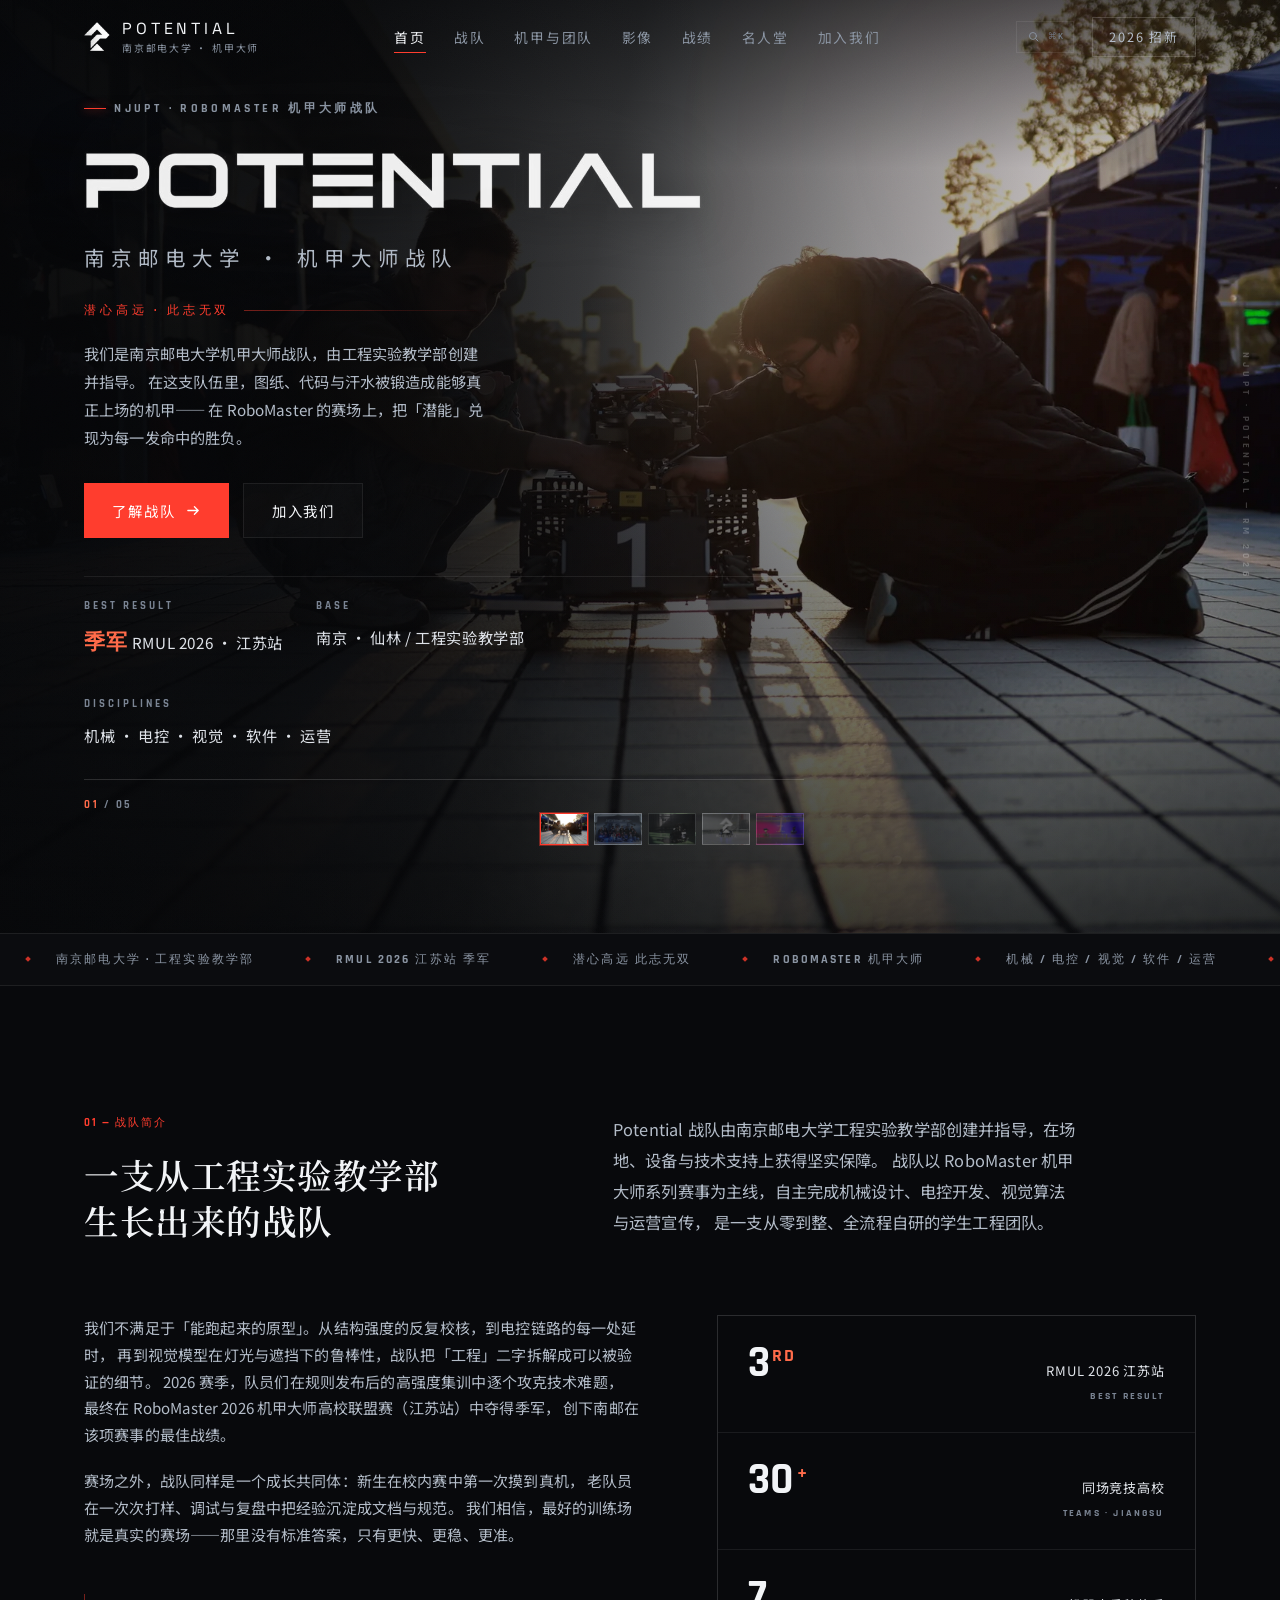
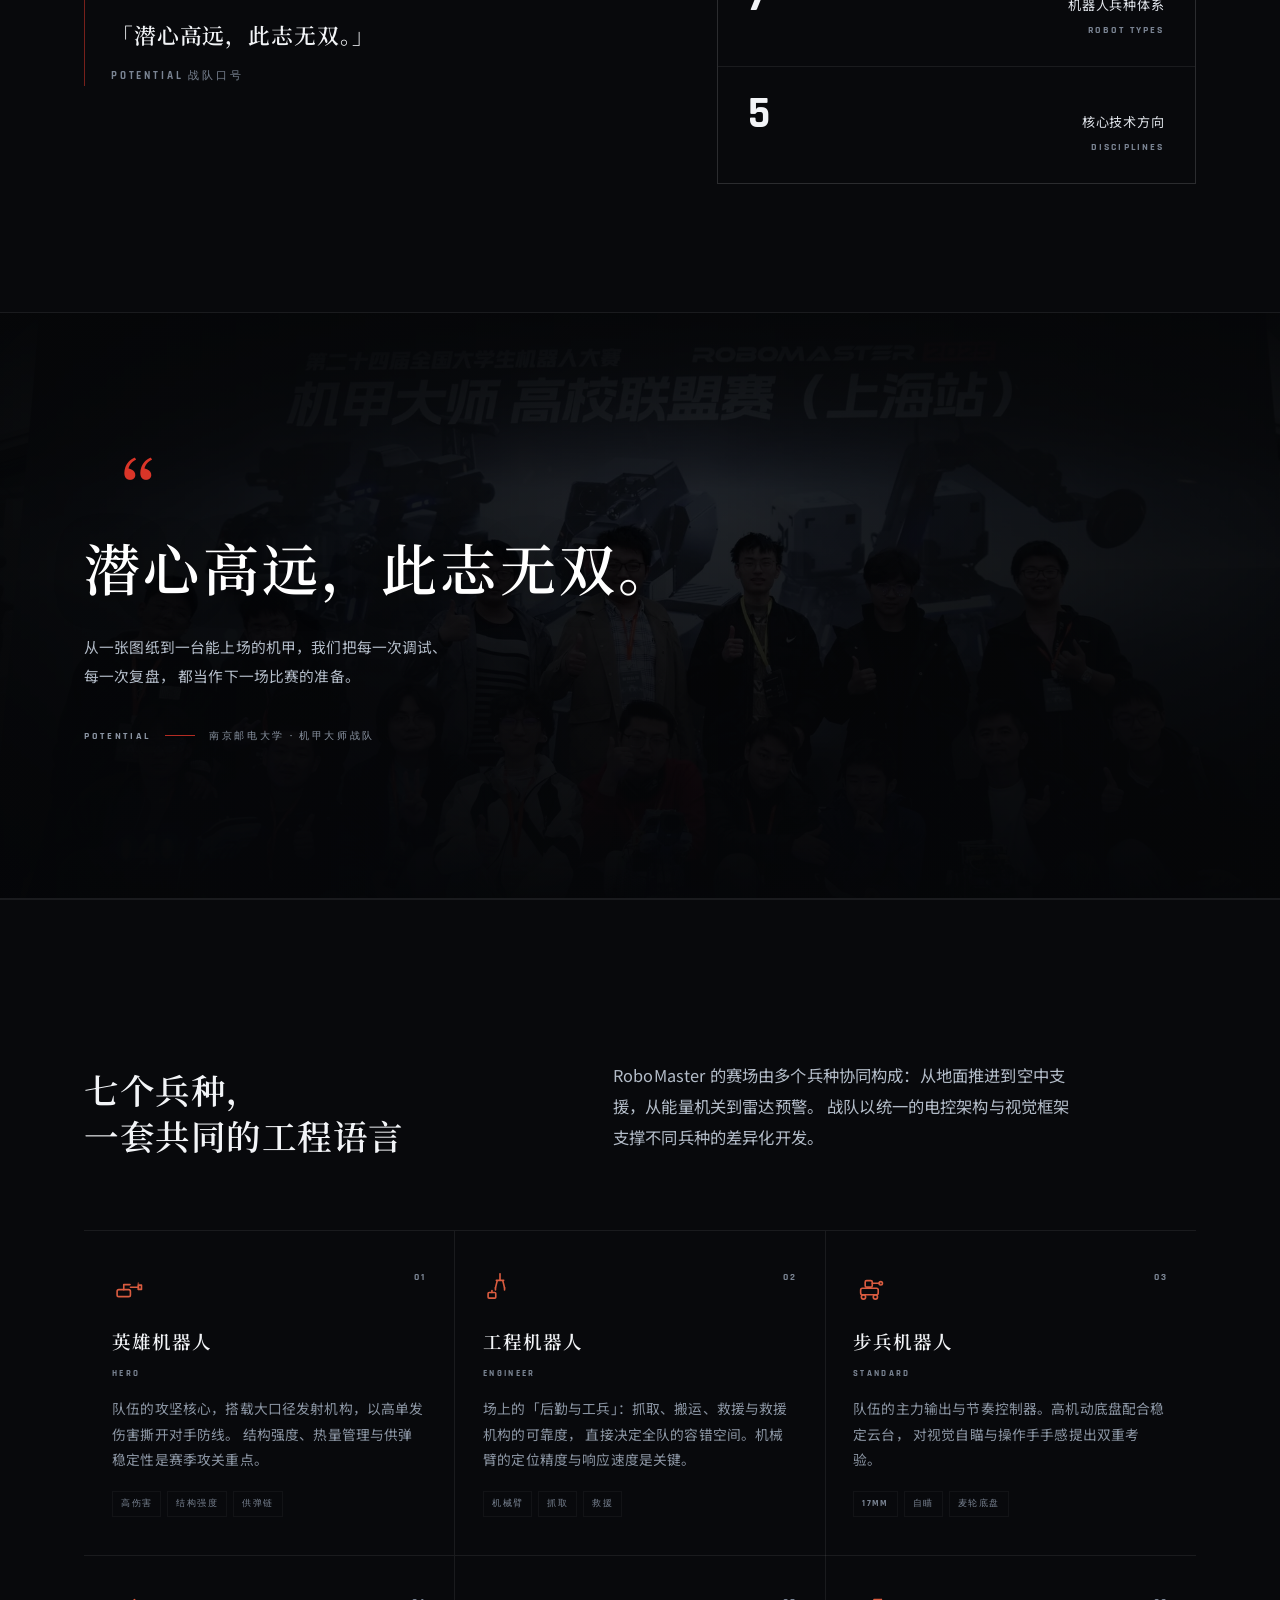
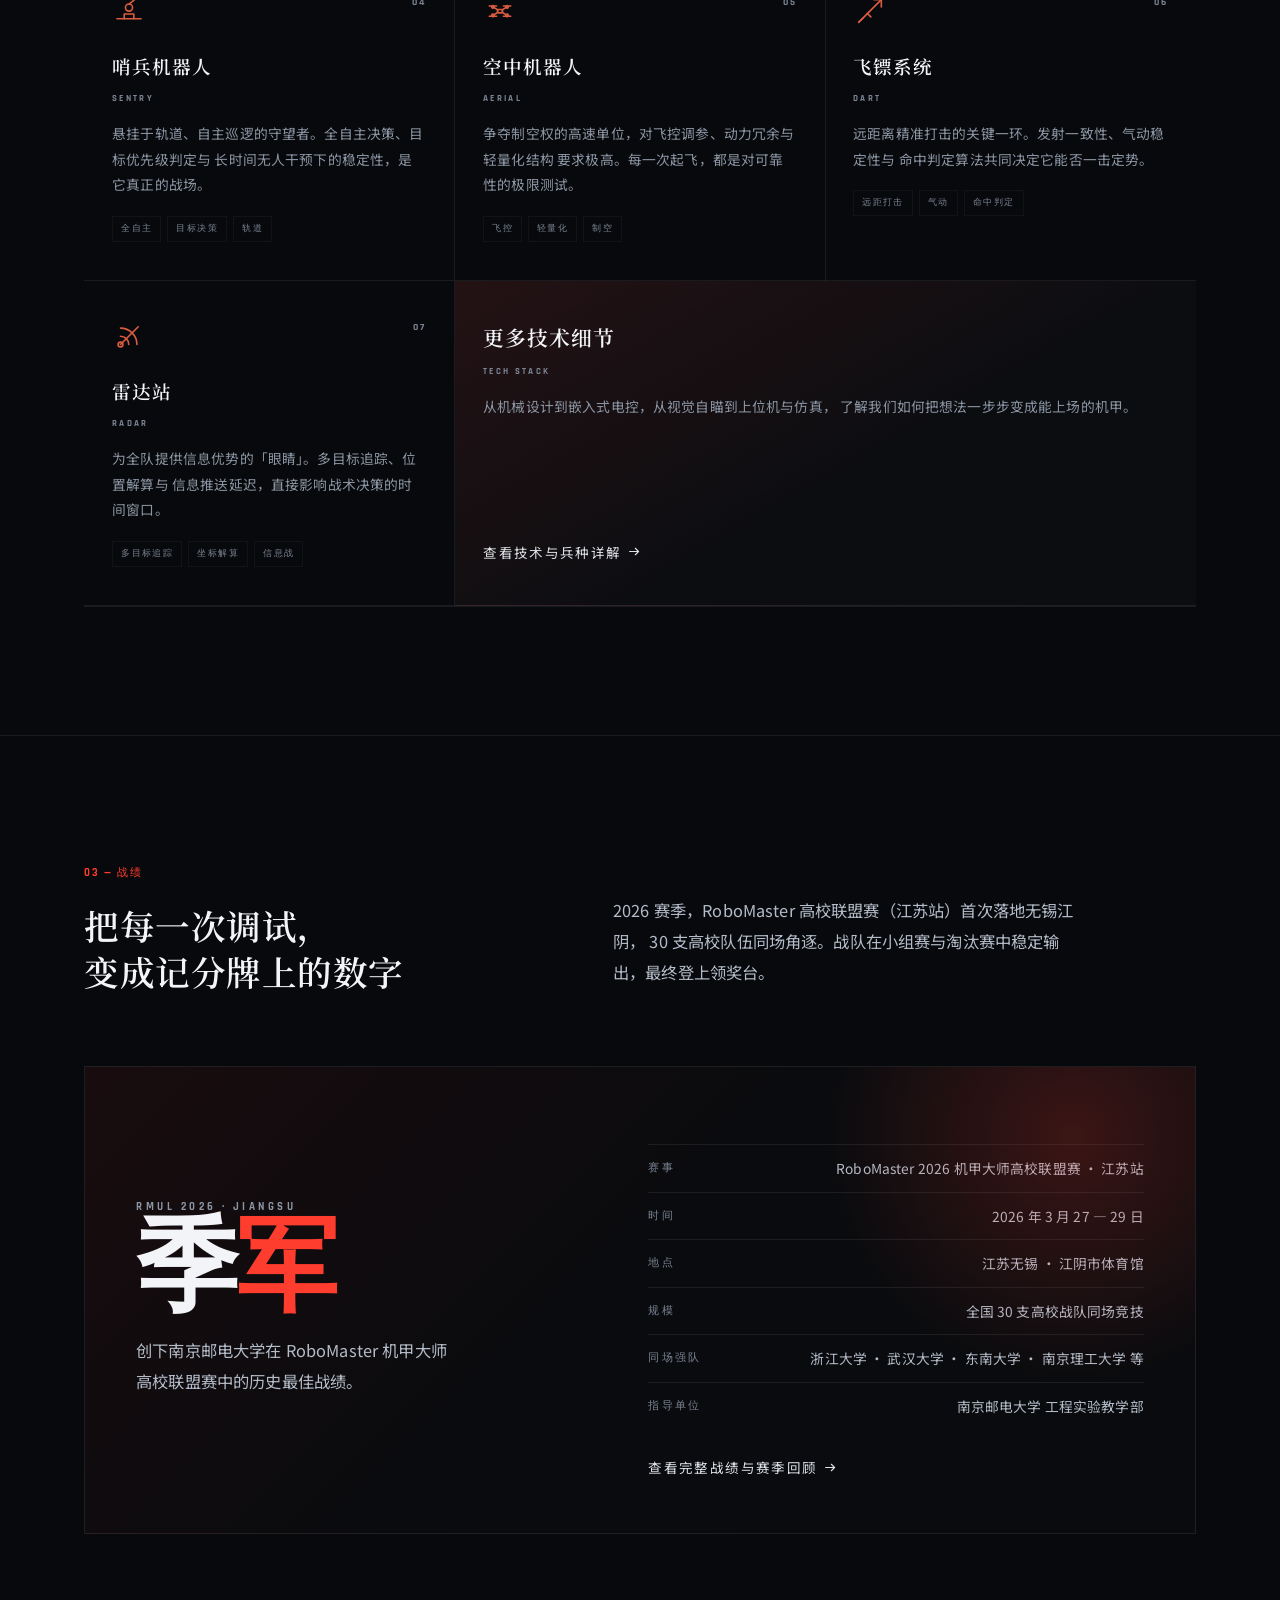
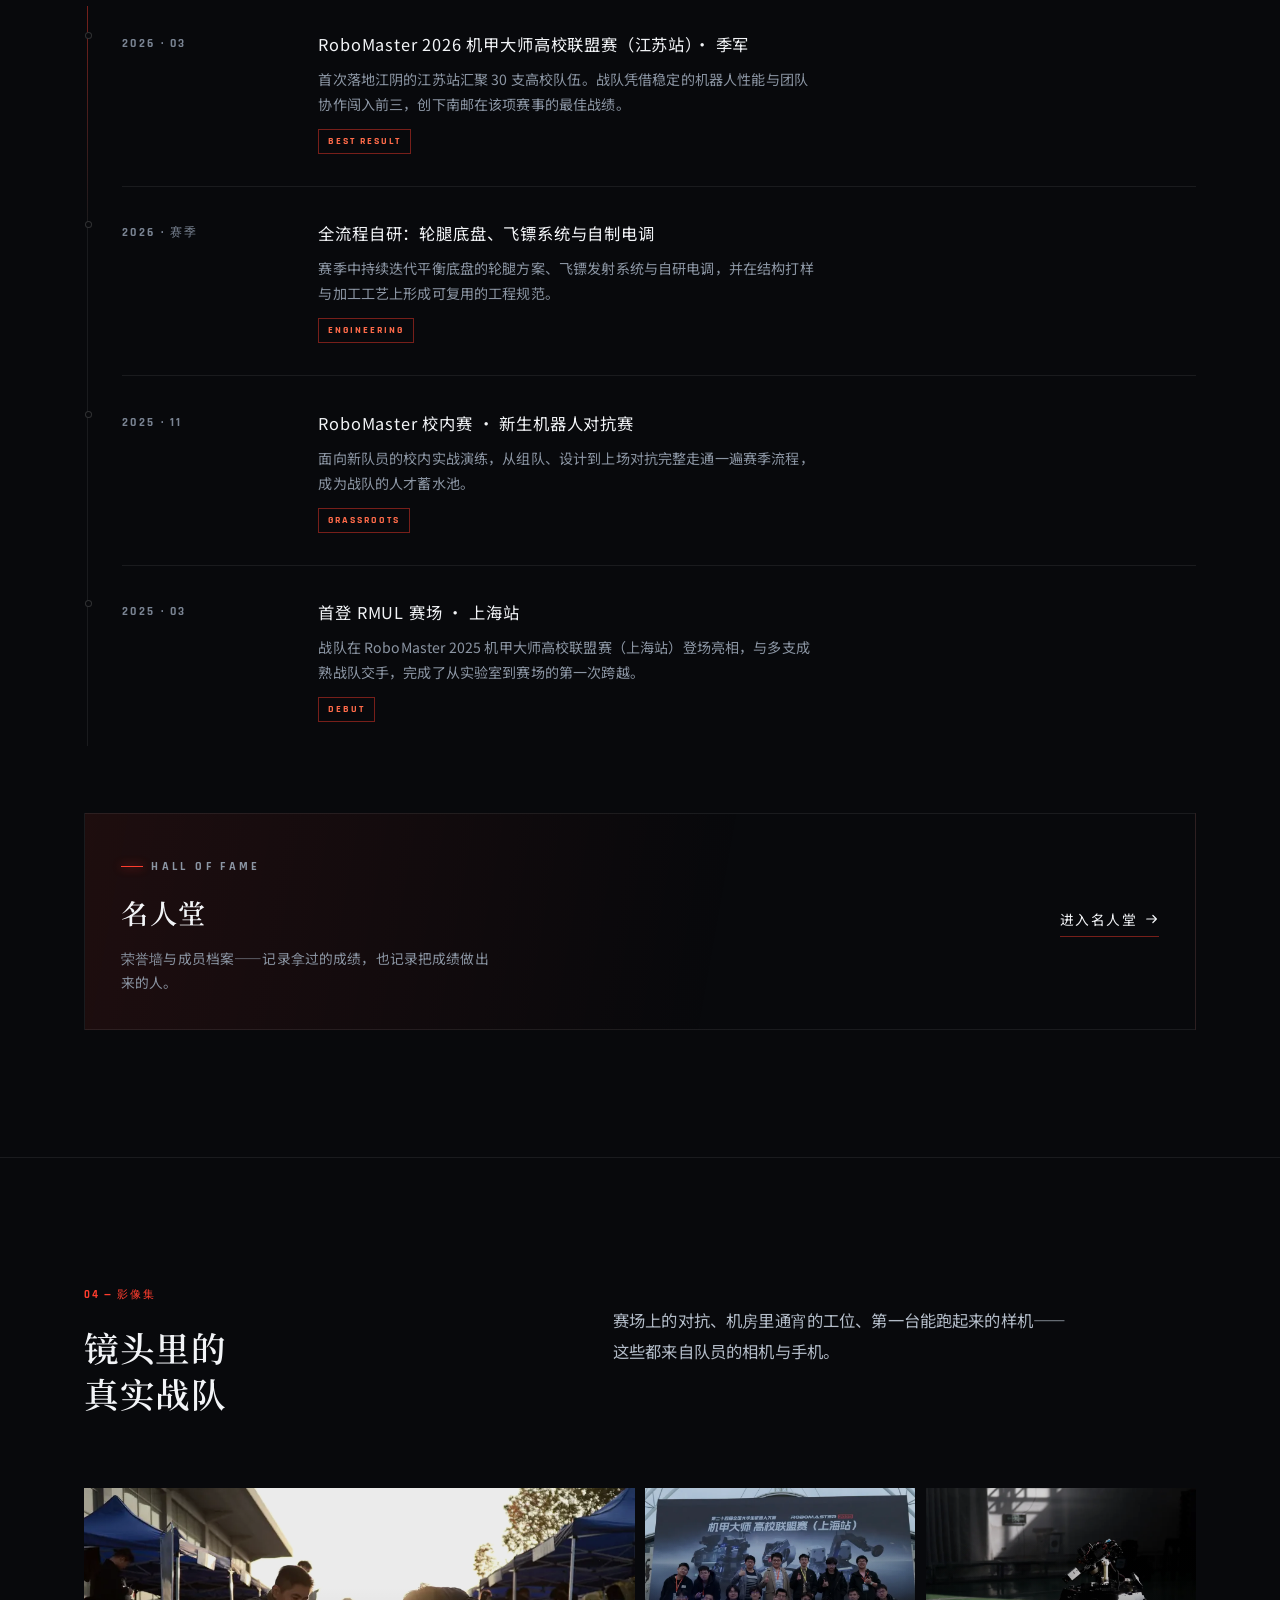
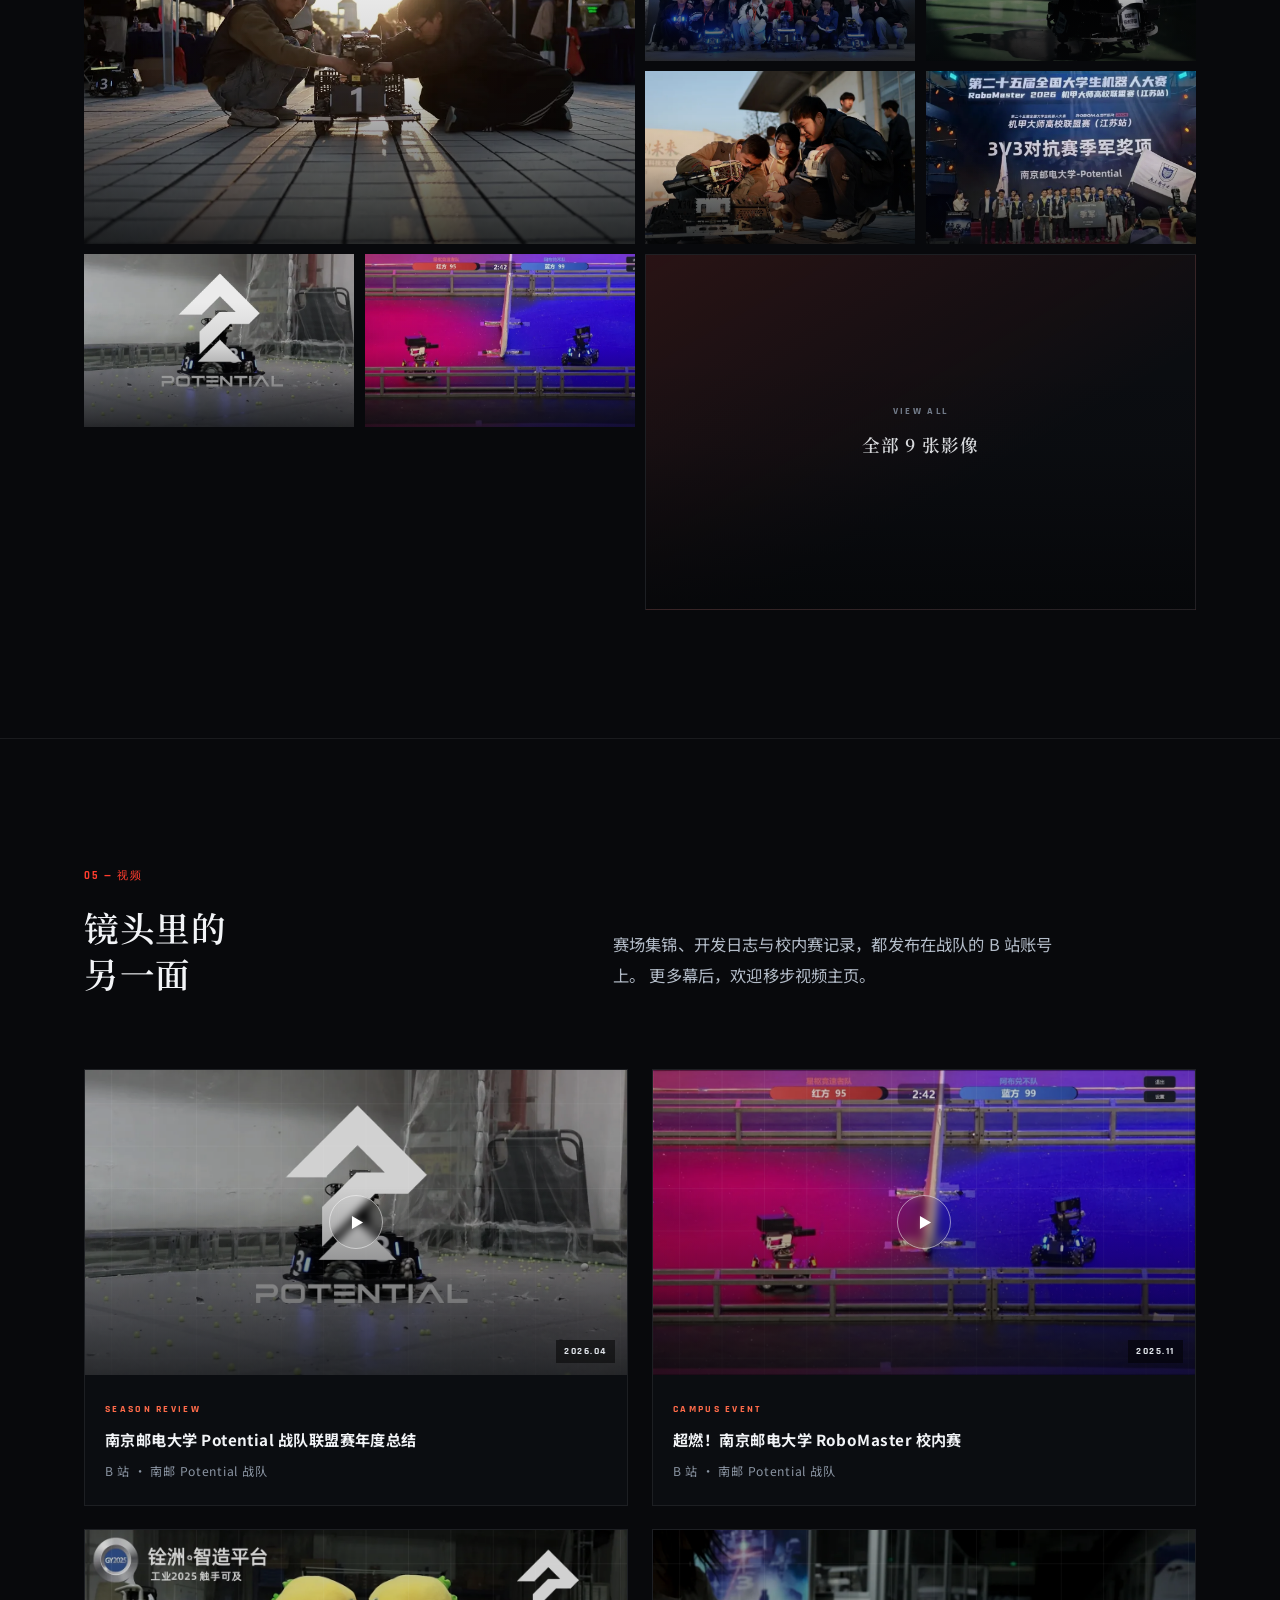
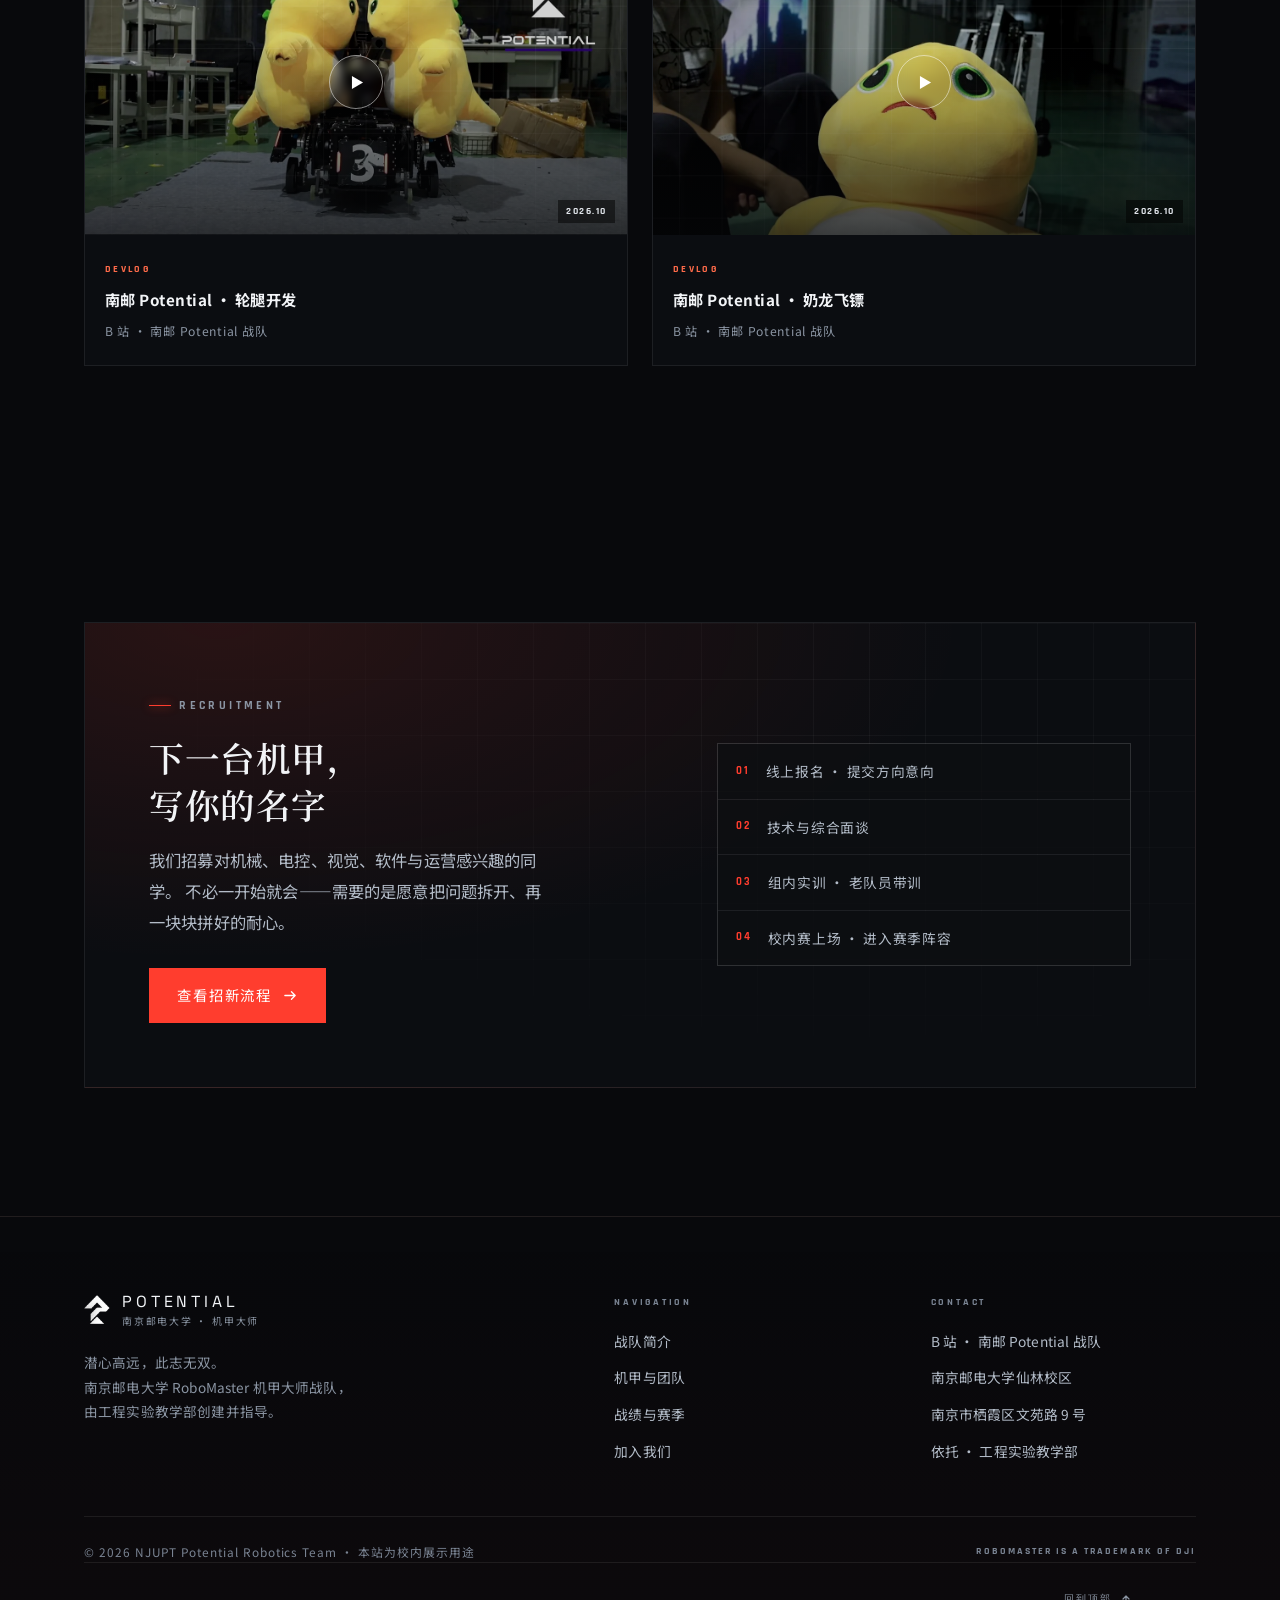
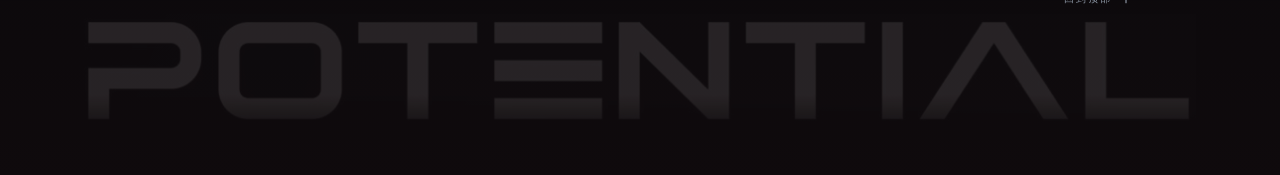
==== index.html @ e6efca3e "perf+a11y: remove CLS (hero layout final at first paint, reserve gallery height), image dimensions, " ====
<!DOCTYPE html>
<html lang="zh-CN">
<head>
<meta charset="utf-8" />
<meta name="viewport" content="width=device-width, initial-scale=1" />
<title>POTENTIAL · 南京邮电大学机甲大师战队</title>
<meta name="description" content="南京邮电大学 RoboMaster 机甲大师战队 POTENTIAL——由工程实验教学部创建并指导，2026 赛季 RoboMaster 高校联盟赛（江苏站）季军。潜心高远，此志无双。" />
<meta name="theme-color" content="#08090c" />
<meta property="og:title" content="POTENTIAL · 南京邮电大学机甲大师战队" />
<meta property="og:description" content="潜心高远，此志无双。南京邮电大学 RoboMaster 机甲大师战队官方主页。" />
<meta property="og:type" content="website" />
<meta property="og:site_name" content="POTENTIAL" />
<meta property="og:locale" content="zh_CN" />
<meta property="og:url" content="https://sharpry2006.github.io/Potential-Website/" />
<meta property="og:image" content="https://sharpry2006.github.io/Potential-Website/assets/img/og-cover.jpg" />
<meta property="og:image:width" content="1200" />
<meta property="og:image:height" content="630" />
<meta property="og:image:alt" content="POTENTIAL · 南京邮电大学机甲大师战队" />
<meta name="twitter:card" content="summary_large_image" />
<meta name="twitter:title" content="POTENTIAL · 南京邮电大学机甲大师战队" />
<meta name="twitter:description" content="潜心高远，此志无双。南京邮电大学 RoboMaster 机甲大师战队官方主页。" />
<meta name="twitter:image" content="https://sharpry2006.github.io/Potential-Website/assets/img/og-cover.jpg" />
<link rel="canonical" href="https://sharpry2006.github.io/Potential-Website/" />
<link rel="apple-touch-icon" href="assets/img/apple-touch-icon.png" />
<link rel="icon" href="data:image/svg+xml,%3Csvg xmlns='http://www.w3.org/2000/svg' viewBox='0 0 32 32'%3E%3Crect width='32' height='32' fill='%23090a0d'/%3E%3Cpath d='M9 24V8h7a5 5 0 0 1 0 10h-7' fill='none' stroke='%23ff3d2e' stroke-width='2.4' stroke-linecap='square'/%3E%3C/svg%3E" />
<link rel="preload" href="assets/fonts/ptsans-cn-regular.woff2" as="font" type="font/woff2" crossorigin />
<link rel="preload" href="assets/fonts/grotesk-latin.woff2" as="font" type="font/woff2" crossorigin />
<link rel="stylesheet" href="assets/css/style.css?v=3" />
</head>
<body>
<a class="skip-link" href="#main">跳到主要内容</a>
<div class="scroll-bar" aria-hidden="true"></div>

<header class="site-header">
  <div class="wrap">
    <nav class="nav" aria-label="主导航">
      <a class="brand" href="index.html" aria-label="POTENTIAL 战队首页">
        <img class="brand__mark" src="assets/img/logo-mark.png" alt="" width="26" height="29" />
        <span class="brand__text">
          <span class="brand__name">Potential</span>
          <span class="brand__sub">南京邮电大学 · 机甲大师</span>
        </span>
      </a>
      <ul class="nav__links">
        <li><a class="nav__link" href="index.html" aria-current="page">首页</a></li>
        <li><a class="nav__link" href="about.html">战队</a></li>
        <li><a class="nav__link" href="robots.html">机甲与团队</a></li>
        <li><a class="nav__link" href="gallery.html">影像</a></li>
        <li><a class="nav__link" href="results.html">战绩</a></li>
        <li><a class="nav__link" href="hall.html">名人堂</a></li>
        <li><a class="nav__link" href="join.html">加入我们</a></li>
      </ul>
      <div class="nav__end">
        <button class="nav__search" type="button" onclick="PotentialSearch.open()" aria-label="快速跳转">
          <svg viewBox="0 0 24 24" aria-hidden="true"><circle cx="11" cy="11" r="6.4"/><path d="M16 16l4.4 4.4"/></svg>
          <kbd>⌘K</kbd>
        </button>
        <a class="nav__cta" href="join.html">2026 招新</a>
        <button class="nav__toggle" type="button" aria-label="打开菜单" aria-expanded="false"><span></span></button>
      </div>
    </nav>
  </div>
</header>

<div class="nav__drawer" aria-label="移动端导航">
  <a href="index.html"><span>首页</span><span>01</span></a>
  <a href="about.html"><span>战队</span><span>02</span></a>
  <a href="robots.html"><span>机甲与团队</span><span>03</span></a>
  <a href="gallery.html"><span>影像</span><span>04</span></a>
  <a href="results.html"><span>战绩</span><span>05</span></a>
  <a href="hall.html"><span>名人堂</span><span>06</span></a>
  <a href="join.html"><span>加入我们</span><span>07</span></a>
</div>

<div class="page">
<main id="main">

  <!-- ================= HERO ================= -->
  <section class="hero hero--media" id="hero">
    <div class="hero__media" id="heroMedia" aria-hidden="true">
      <div class="hero__slides" id="heroSlides"></div>
      <div class="hero__scrim"></div>
      <div class="hero__grain"></div>
    </div>
    <canvas id="hero-canvas" aria-hidden="true"></canvas>
    <div class="hero__glow" aria-hidden="true"></div>
    <div class="wrap">
      <div class="hero__inner">
        <div class="hero__copy">
          <p class="eyebrow hero__eyebrow">NJUPT · RoboMaster 机甲大师战队</p>
          <div class="hero__title">
            <h1 class="hero__logo">
              <img src="assets/img/logo-word-2x.png" alt="POTENTIAL" width="2240" height="260" />
              <span class="sr-only">POTENTIAL · 南京邮电大学机甲大师战队</span>
            </h1>
            <span class="hero__cn">南京邮电大学 · 机甲大师战队</span>
          </div>
          <div class="hero__rule">
            <span class="hero__rule-tag">潜心高远 · 此志无双</span>
            <span class="hero__rule-line"></span>
          </div>
          <p class="hero__desc">
            我们是南京邮电大学机甲大师战队，由工程实验教学部创建并指导。
            在这支队伍里，图纸、代码与汗水被锻造成能够真正上场的机甲——
            在 RoboMaster 的赛场上，把「潜能」兑现为每一发命中的胜负。
          </p>
          <div class="hero__actions">
            <a class="btn btn--primary" href="about.html">
              了解战队
              <svg class="arrow" viewBox="0 0 16 16" fill="none" aria-hidden="true"><path d="M2 8h11M9 4l4 4-4 4" stroke="currentColor" stroke-width="1.4" stroke-linecap="round" stroke-linejoin="round"/></svg>
            </a>
            <a class="btn btn--ghost" href="join.html">加入我们</a>
          </div>
          <dl class="hero__meta">
            <div class="hero__meta-item">
              <dt>Best Result</dt>
              <dd><b>季军</b>RMUL 2026 · 江苏站</dd>
            </div>
            <div class="hero__meta-item">
              <dt>Base</dt>
              <dd>南京 · 仙林 / 工程实验教学部</dd>
            </div>
            <div class="hero__meta-item">
              <dt>Disciplines</dt>
              <dd>机械 · 电控 · 视觉 · 软件 · 运营</dd>
            </div>
          </dl>

          <!-- 图片信息条（有照片时显示） -->
          <div class="hero__photo" id="heroMeta" hidden>
            <div class="hero__photo-caption">
              <span class="hero__photo-idx"><b id="heroIdx">01</b> / <span id="heroTotal">03</span></span>
              <span class="hero__photo-text" id="heroCaption"></span>
            </div>
            <div class="hero__thumbs" id="heroThumbs"></div>
          </div>
        </div>

        <!-- blueprint panel -->
        <div class="blueprint" aria-hidden="true">
          <div class="blueprint__scan"></div>
          <svg class="blueprint__svg" id="bp" viewBox="0 0 400 440" role="presentation">
            <!-- sheet frame -->
            <rect x="0.5" y="0.5" width="399" height="439" fill="none" stroke="rgba(255,255,255,.13)" />
            <path class="fade-in-svg" d="M20 12h14M12 20v14M380 12h-14M388 20v14M20 428h14M12 420v-14M380 428h-14M388 420v-14"
              stroke="rgba(255,61,46,.55)" stroke-width="1.1" fill="none" stroke-linecap="square"/>

            <!-- title block -->
            <g class="fade-in-svg" style="animation-delay:.9s">
              <path d="M20 394h360M20 394v30M380 394v30M20 424h360M212 394v30" stroke="rgba(255,255,255,.13)" fill="none"/>
              <text class="bp-text" x="30" y="408" font-size="8.6">步兵机器人 · INFANTRY</text>
              <text class="bp-text" x="30" y="419" fill="rgba(255,255,255,.24)">FRONT VIEW · SCALE 1:8</text>
              <text class="bp-text bp-text--accent" x="222" y="408" font-size="8.6">NJUPT · POTENTIAL</text>
              <text class="bp-text" x="222" y="419" fill="rgba(255,255,255,.24)">RM 2026 SEASON</text>
            </g>

            <!-- figure label -->
            <g class="fade-in-svg" style="animation-delay:.3s">
              <text class="bp-text bp-text--accent" x="24" y="42" font-size="8.4">FIG. 01</text>
              <text class="bp-text" x="24" y="56" fill="rgba(255,255,255,.3)">步兵机器人 · 正视图</text>
              <path d="M24 68h74" stroke="rgba(255,61,46,.5)" stroke-width="1"/>
              <path d="M24 64v8M61 66v4M98 64v8" stroke="rgba(255,61,46,.5)" stroke-width="1"/>
              <text class="bp-text" x="24" y="82" fill="rgba(255,255,255,.24)">0</text>
              <text class="bp-text" x="92" y="82" fill="rgba(255,255,255,.24)">1M</text>
            </g>

            <!-- ground / datum -->
            <path class="bp-dash" d="M44 366h312" />
            <path class="fade-in-svg" d="M44 366l-5 5M356 366l5 5" stroke="rgba(255,255,255,.3)" fill="none"/>

            <!-- ===== robot front view ===== -->
            <g>
              <!-- mecanum wheels -->
              <g>
                <circle class="bp-line draw" cx="116" cy="334" r="29" />
                <circle class="bp-line--soft bp-line draw" cx="116" cy="334" r="20" />
                <circle class="bp-line--soft bp-line draw" cx="116" cy="334" r="6" />
                <path class="bp-line--soft bp-line draw" d="M116 305v58M87 334h58" opacity=".35"/>
                <circle class="bp-line draw" cx="264" cy="334" r="29" />
                <circle class="bp-line--soft bp-line draw" cx="264" cy="334" r="20" />
                <circle class="bp-line--soft bp-line draw" cx="264" cy="334" r="6" />
                <path class="bp-line--soft bp-line draw" d="M264 305v58M235 334h58" opacity=".35"/>
              </g>

              <!-- lower chassis -->
              <path class="bp-line draw" d="M108 288h164v46a11 11 0 0 1-11 11h-36l-7 8h-56l-7-8h-36a11 11 0 0 1-11-11z" />
              <path class="bp-line--soft bp-line draw" d="M118 298h144" opacity=".55"/>
              <path class="bp-dash" d="M126 288v57M254 288v57" opacity=".5"/>
              <!-- armor hatch -->
              <g opacity=".28">
                <path class="bp-line--soft" d="M124 306l14-14M132 316l22-22M142 322l22-22M154 322l20-20" />
                <path class="bp-line--soft" d="M240 306l14-14M248 316l22-22" />
              </g>
              <!-- LED strip -->
              <path class="bp-line--accent draw" d="M144 292h20" />

              <!-- upper hull -->
              <path class="bp-line draw" d="M142 244h96l6 16v28h-108v-28z" />
              <path class="bp-line--soft bp-line draw" d="M150 252v32" opacity=".35"/>
              <path class="bp-line--soft bp-line draw" d="M230 252v32" opacity=".35"/>

              <!-- yaw ring -->
              <circle class="bp-dash" cx="190" cy="240" r="21" />
              <circle class="bp-line--soft bp-line draw" cx="190" cy="240" r="10" opacity=".8" />

              <!-- pitch arms -->
              <path class="bp-line draw" d="M156 208v30M224 208v30" />
              <circle class="bp-line draw" cx="156" cy="216" r="5.5" />
              <circle class="bp-line draw" cx="224" cy="216" r="5.5" />

              <!-- gimbal head -->
              <path class="bp-line draw" d="M162 174h56a7 7 0 0 1 7 7v18a7 7 0 0 1-7 7h-56a7 7 0 0 1-7-7v-18a7 7 0 0 1 7-7z" />
              <path class="bp-line--soft bp-line draw" d="M170 174v32" opacity=".4"/>
              <!-- twin launcher -->
              <path class="bp-line draw" d="M192 182h22a3 3 0 0 1 0 6h-22" />
              <path class="bp-line draw" d="M192 194h22a3 3 0 0 1 0 6h-22" />
              <circle class="bp-line--accent" cx="216" cy="185" r="3.4" />
              <circle class="bp-line--accent" cx="216" cy="197" r="3.4" />
              <!-- camera -->
              <circle class="bp-line--soft bp-line draw" cx="180" cy="190" r="5" opacity=".9" />
              <circle class="bp-node fade-in-svg" cx="180" cy="190" r="1.6" />

              <!-- antenna -->
              <path class="bp-line draw" d="M225 178l14-22" />
              <circle class="bp-node fade-in-svg" cx="240" cy="152" r="2.4" />

              <!-- radar dish (left) -->
              <path class="bp-line--soft bp-line draw" d="M150 176c-7-8-7-17 0-25" opacity=".75"/>
              <path class="bp-line--soft bp-line draw" d="M141 172c-5-6-5-13 0-19" opacity=".42"/>
            </g>

            <!-- ===== dimension lines ===== -->
            <g class="fade-in-svg" style="animation-delay:.4s">
              <path class="bp-dim" d="M334 148h8M334 368h8M338 148v220" />
              <path class="bp-dim" d="M334 148l-4-4M334 148l4-4M334 368l-4 4M334 368l4 4" stroke-linejoin="round"/>
              <path class="bp-dim" d="M262 148h76M262 368h76" opacity=".5"/>

              <path class="bp-dim" d="M118 378v8M262 378v8M118 382h144" />
              <path class="bp-dim" d="M118 382l4-4M118 382l-4 4M262 382l-4-4M262 382l4 4" stroke-linejoin="round"/>
              <text class="bp-text" x="164" y="376" fill="rgba(255,255,255,.3)">TRACK</text>
            </g>

            <!-- ===== callouts ===== -->
            <g class="fade-in-svg callouts" style="animation-delay:.7s">
              <path class="bp-dim" d="M46 150h64l42 28" />
              <circle class="bp-node" cx="46" cy="150" r="2" />
              <text class="bp-text" x="46" y="142">17MM 发射机构</text>

              <path class="bp-dim" d="M46 196h74l32 18" />
              <circle class="bp-node" cx="46" cy="196" r="2" />
              <text class="bp-text" x="46" y="188">双轴云台 · 视觉自瞄</text>

              <path class="bp-dim" d="M46 314h28l18 16" />
              <circle class="bp-node" cx="46" cy="314" r="2" />
              <text class="bp-text" x="46" y="306">麦克纳姆轮 ×4</text>
            </g>

            <!-- crosshair -->
            <g class="fade-in-svg" style="animation-delay:1.1s" opacity=".5">
              <path d="M296 96v10M296 112v-6M288 104h8M302 104h-6" stroke="rgba(255,255,255,.3)" fill="none"/>
              <circle cx="296" cy="104" r="9" fill="none" stroke="rgba(255,255,255,.14)"/>
            </g>
          </svg>
          <div class="hud hud--a">GIMBAL · LOCK ON</div>
          <div class="hud hud--b">CHASSIS · MECANUM</div>
          <div class="hud hud--c">NJUPT · NANJING</div>
        </div>
      </div>
    </div>
  </section>

  <!-- ================= TICKER ================= -->
  <div class="ticker" aria-hidden="true">
    <div class="ticker__track">
      <span class="ticker__item"><i></i>南京邮电大学 · 工程实验教学部</span>
      <span class="ticker__item"><i></i>RMUL 2026 江苏站 季军</span>
      <span class="ticker__item"><i></i>潜心高远 此志无双</span>
      <span class="ticker__item"><i></i>RoboMaster 机甲大师</span>
      <span class="ticker__item"><i></i>机械 / 电控 / 视觉 / 软件 / 运营</span>
      <span class="ticker__item"><i></i>Potential · 潜能之队</span>
    </div>
  </div>

  <!-- ================= ABOUT ================= -->
  <section class="section" id="about">
    <div class="wrap">
      <div class="sec-head">
        <div>
          <span class="sec-head__index" data-reveal>01 — 战队简介</span>
          <h2 class="h2" data-reveal data-reveal-delay="80">一支从工程实验教学部<br />生长出来的战队</h2>
        </div>
        <div class="sec-head__right">
          <p class="lead" data-reveal data-reveal-delay="160">
            Potential 战队由南京邮电大学工程实验教学部创建并指导，在场地、设备与技术支持上获得坚实保障。
            战队以 RoboMaster 机甲大师系列赛事为主线，自主完成机械设计、电控开发、视觉算法与运营宣传，
            是一支从零到整、全流程自研的学生工程团队。
          </p>
        </div>
      </div>

      <div class="about-grid">
        <div class="about-copy">
          <p data-reveal>
            我们不满足于「能跑起来的原型」。从结构强度的反复校核，到电控链路的每一处延时，
            再到视觉模型在灯光与遮挡下的鲁棒性，战队把「工程」二字拆解成可以被验证的细节。
            2026 赛季，队员们在规则发布后的高强度集训中逐个攻克技术难题，
            最终在 RoboMaster 2026 机甲大师高校联盟赛（江苏站）中夺得季军，
            创下南邮在该项赛事的最佳战绩。
          </p>
          <p data-reveal data-reveal-delay="60">
            赛场之外，战队同样是一个成长共同体：新生在校内赛中第一次摸到真机，
            老队员在一次次打样、调试与复盘中把经验沉淀成文档与规范。
            我们相信，最好的训练场就是真实的赛场——那里没有标准答案，只有更快、更稳、更准。
          </p>
          <blockquote class="quote" data-reveal data-reveal-delay="120">
            <p>「潜心高远，此志无双。」</p>
            <cite>Potential 战队口号</cite>
          </blockquote>
        </div>

        <div class="stat-list" data-reveal data-reveal-delay="120">
          <div class="stat">
            <div class="stat__num"><span data-count="3">3</span><sup>RD</sup></div>
            <div class="stat__label"><b>RMUL 2026 江苏站</b><span>Best Result</span></div>
          </div>
          <div class="stat">
            <div class="stat__num"><span data-count="30">30</span><sup>+</sup></div>
            <div class="stat__label"><b>同场竞技高校</b><span>Teams · Jiangsu</span></div>
          </div>
          <div class="stat">
            <div class="stat__num"><span data-count="7">7</span></div>
            <div class="stat__label"><b>机器人兵种体系</b><span>Robot Types</span></div>
          </div>
          <div class="stat">
            <div class="stat__num"><span data-count="5">5</span></div>
            <div class="stat__label"><b>核心技术方向</b><span>Disciplines</span></div>
          </div>
        </div>
      </div>
    </div>
  </section>

  <!-- ================= QUOTE BAND ================= -->
  <section class="quote-band" id="quote" data-quote-photo>
    <div class="quote-band__bg" aria-hidden="true"></div>
    <div class="quote-band__scrim" aria-hidden="true"></div>
    <div class="wrap">
      <div class="quote-band__inner">
        <p class="quote-band__mark" aria-hidden="true">“</p>
        <p class="quote-band__text">潜心高远，此志无双。</p>
        <p class="quote-band__sub">
          从一张图纸到一台能上场的机甲，我们把每一次调试、每一次复盘，
          都当作下一场比赛的准备。
        </p>
        <div class="quote-band__meta">
          <span>POTENTIAL</span><i></i><span>南京邮电大学 · 机甲大师战队</span>
        </div>
      </div>
    </div>
  </section>

  <!-- ================= ROBOTS ================= -->
  <section class="section section--line" id="robots">
    <div class="wrap">
      <div class="sec-head">
        <div>
          <span class="sec-head__index" data-reveal>02 — 机甲档案</span>
          <h2 class="h2" data-reveal data-reveal-delay="80">七个兵种，<br />一套共同的工程语言</h2>
        </div>
        <div class="sec-head__right">
          <p class="lead" data-reveal data-reveal-delay="160">
            RoboMaster 的赛场由多个兵种协同构成：从地面推进到空中支援，从能量机关到雷达预警。
            战队以统一的电控架构与视觉框架支撑不同兵种的差异化开发。
          </p>
        </div>
      </div>

      <div class="card-grid">
        <article class="card" data-reveal>
          <span class="card__corner"></span>
          <span class="card__no">01</span>
          <div class="card__icon">
            <svg viewBox="0 0 24 24" aria-hidden="true"><rect x="3.6" y="14.6" width="9.4" height="4.9" rx="1.2"/><path d="M8.3 14.6V11h4.4"/><path d="M13 12.9h5.6"/><path d="M18.6 11.4h2.2v3h-2.2z"/><path d="M18.6 9.9v4.6" opacity=".6"/></svg>
          </div>
          <h3 class="card__title">英雄机器人</h3>
          <span class="card__en">Hero</span>
          <p class="card__desc">
            队伍的攻坚核心，搭载大口径发射机构，以高单发伤害撕开对手防线。
            结构强度、热量管理与供弹稳定性是赛季攻关重点。
          </p>
          <div class="card__tags"><span class="tag">高伤害</span><span class="tag">结构强度</span><span class="tag">供弹链</span></div>
        </article>

        <article class="card" data-reveal data-reveal-delay="70">
          <span class="card__corner"></span>
          <span class="card__no">02</span>
          <div class="card__icon">
            <svg viewBox="0 0 24 24" aria-hidden="true"><rect x="3.6" y="16.6" width="5.4" height="4" rx=".7"/><path d="M12 3.4v4.4"/><path d="M9.4 8h5.2"/><path d="M10 8.4 8.8 13.3M14 8.4l1.2 4.9"/><path d="M8.8 13.3v1.5M15.2 13.3v1.5"/><path d="M6.3 16.6v-1.4"/></svg>
          </div>
          <h3 class="card__title">工程机器人</h3>
          <span class="card__en">Engineer</span>
          <p class="card__desc">
            场上的「后勤与工兵」：抓取、搬运、救援与救援机构的可靠度，
            直接决定全队的容错空间。机械臂的定位精度与响应速度是关键。
          </p>
          <div class="card__tags"><span class="tag">机械臂</span><span class="tag">抓取</span><span class="tag">救援</span></div>
        </article>

        <article class="card" data-reveal data-reveal-delay="140">
          <span class="card__corner"></span>
          <span class="card__no">03</span>
          <div class="card__icon">
            <svg viewBox="0 0 24 24" aria-hidden="true"><rect x="5.4" y="13.6" width="12.4" height="4.6" rx="1.2"/><circle cx="7.4" cy="19.8" r="1.5"/><circle cx="15.8" cy="19.8" r="1.5"/><rect x="8.6" y="8.2" width="5" height="4.6" rx="1"/><path d="M13.6 10.1h5.2"/><circle cx="19.6" cy="10.1" r="1.2"/></svg>
          </div>
          <h3 class="card__title">步兵机器人</h3>
          <span class="card__en">Standard</span>
          <p class="card__desc">
            队伍的主力输出与节奏控制器。高机动底盘配合稳定云台，
            对视觉自瞄与操作手手感提出双重考验。
          </p>
          <div class="card__tags"><span class="tag">17mm</span><span class="tag">自瞄</span><span class="tag">麦轮底盘</span></div>
        </article>

        <article class="card" data-reveal>
          <span class="card__corner"></span>
          <span class="card__no">04</span>
          <div class="card__icon">
            <svg viewBox="0 0 24 24" aria-hidden="true"><path d="M3.5 17.5h17"/><path d="M8.6 17.5v-3.4h6.8v3.4"/><circle cx="12" cy="9.6" r="2.5"/><path d="M12 7.1l4-3.1"/></svg>
          </div>
          <h3 class="card__title">哨兵机器人</h3>
          <span class="card__en">Sentry</span>
          <p class="card__desc">
            悬挂于轨道、自主巡逻的守望者。全自主决策、目标优先级判定与
            长时间无人干预下的稳定性，是它真正的战场。
          </p>
          <div class="card__tags"><span class="tag">全自主</span><span class="tag">目标决策</span><span class="tag">轨道</span></div>
        </article>

        <article class="card" data-reveal data-reveal-delay="70">
          <span class="card__corner"></span>
          <span class="card__no">05</span>
          <div class="card__icon">
            <svg viewBox="0 0 24 24" aria-hidden="true"><rect x="10.2" y="10.9" width="3.6" height="2.4" rx="0.9"/><path d="M10.6 11.3 7 9.1M13.4 11.3 17 9.1M10.6 12.9 7 15.1M13.4 12.9 17 15.1"/><path d="M4.4 8.5h5.2M14.4 8.5h5.2M4.4 15.7h5.2M14.4 15.7h5.2"/><circle cx="7" cy="9.1" r=".9"/><circle cx="17" cy="9.1" r=".9"/><circle cx="7" cy="15.1" r=".9"/><circle cx="17" cy="15.1" r=".9"/></svg>
          </div>
          <h3 class="card__title">空中机器人</h3>
          <span class="card__en">Aerial</span>
          <p class="card__desc">
            争夺制空权的高速单位，对飞控调参、动力冗余与轻量化结构
            要求极高。每一次起飞，都是对可靠性的极限测试。
          </p>
          <div class="card__tags"><span class="tag">飞控</span><span class="tag">轻量化</span><span class="tag">制空</span></div>
        </article>

        <article class="card" data-reveal data-reveal-delay="140">
          <span class="card__corner"></span>
          <span class="card__no">06</span>
          <div class="card__icon">
            <svg viewBox="0 0 24 24" aria-hidden="true"><path d="M4 20 20 4"/><path d="M20 4h-5.2M20 4v5.2"/><path d="M7.4 16.6 4.4 19.6"/><path d="M10 13.6l2.6 2.6"/></svg>
          </div>
          <h3 class="card__title">飞镖系统</h3>
          <span class="card__en">Dart</span>
          <p class="card__desc">
            远距离精准打击的关键一环。发射一致性、气动稳定性与
            命中判定算法共同决定它能否一击定势。
          </p>
          <div class="card__tags"><span class="tag">远距打击</span><span class="tag">气动</span><span class="tag">命中判定</span></div>
        </article>

        <article class="card" data-reveal>
          <span class="card__corner"></span>
          <span class="card__no">07</span>
          <div class="card__icon">
            <svg viewBox="0 0 24 24" aria-hidden="true"><circle cx="6" cy="18" r="1.7"/><path d="M6 12.2A5.8 5.8 0 0 1 11.8 18"/><path d="M6 6.4A11.6 11.6 0 0 1 17.6 18"/><path d="M6 18 18.5 5.5"/></svg>
          </div>
          <h3 class="card__title">雷达站</h3>
          <span class="card__en">Radar</span>
          <p class="card__desc">
            为全队提供信息优势的「眼睛」。多目标追踪、位置解算与
            信息推送延迟，直接影响战术决策的时间窗口。
          </p>
          <div class="card__tags"><span class="tag">多目标追踪</span><span class="tag">坐标解算</span><span class="tag">信息战</span></div>
        </article>

        <article class="card card--wide" data-reveal data-reveal-delay="70">
          <span class="card__corner"></span>
          <div>
            <h3 class="card__title">更多技术细节</h3>
            <span class="card__en">Tech Stack</span>
            <p class="card__desc">
              从机械设计到嵌入式电控，从视觉自瞄到上位机与仿真，
              了解我们如何把想法一步步变成能上场的机甲。
            </p>
          </div>
          <a class="tlink" href="robots.html" style="margin-top:24px">
            查看技术与兵种详解
            <svg viewBox="0 0 16 16" width="13" height="13" fill="none" aria-hidden="true"><path d="M2 8h11M9 4l4 4-4 4" stroke="currentColor" stroke-width="1.4" stroke-linecap="round" stroke-linejoin="round"/></svg>
          </a>
        </article>
      </div>
    </div>
  </section>

  <!-- ================= RESULTS ================= -->
  <section class="section section--line" id="results">
    <div class="wrap">
      <div class="sec-head">
        <div>
          <span class="sec-head__index" data-reveal>03 — 战绩</span>
          <h2 class="h2" data-reveal data-reveal-delay="80">把每一次调试，<br />变成记分牌上的数字</h2>
        </div>
        <div class="sec-head__right">
          <p class="lead" data-reveal data-reveal-delay="160">
            2026 赛季，RoboMaster 高校联盟赛（江苏站）首次落地无锡江阴，
            30 支高校队伍同场角逐。战队在小组赛与淘汰赛中稳定输出，最终登上领奖台。
          </p>
        </div>
      </div>

      <div class="result-hero" data-reveal>
        <div>
          <div class="result-hero__medal">
            <small>RMUL 2026 · JIANGSU</small>
            季<span>军</span>
          </div>
          <p class="lead" style="margin-top:18px;max-width:36ch">
            创下南京邮电大学在 RoboMaster 机甲大师高校联盟赛中的历史最佳战绩。
          </p>
        </div>
        <div>
          <ul class="result-hero__list">
            <li><span>赛事</span><span>RoboMaster 2026 机甲大师高校联盟赛 · 江苏站</span></li>
            <li><span>时间</span><span>2026 年 3 月 27 — 29 日</span></li>
            <li><span>地点</span><span>江苏无锡 · 江阴市体育馆</span></li>
            <li><span>规模</span><span>全国 30 支高校战队同场竞技</span></li>
            <li><span>同场强队</span><span>浙江大学 · 武汉大学 · 东南大学 · 南京理工大学 等</span></li>
            <li><span>指导单位</span><span>南京邮电大学 工程实验教学部</span></li>
          </ul>
          <a class="tlink" href="results.html" style="margin-top:26px">
            查看完整战绩与赛季回顾
            <svg viewBox="0 0 16 16" width="13" height="13" fill="none" aria-hidden="true"><path d="M2 8h11M9 4l4 4-4 4" stroke="currentColor" stroke-width="1.4" stroke-linecap="round" stroke-linejoin="round"/></svg>
          </a>
        </div>
      </div>

      <div class="timeline">
        <div class="tl-item" data-reveal>
          <div class="tl-item__date">2026 · 03</div>
          <div class="tl-item__body">
            <h3>RoboMaster 2026 机甲大师高校联盟赛（江苏站）· 季军</h3>
            <p>首次落地江阴的江苏站汇聚 30 支高校队伍。战队凭借稳定的机器人性能与团队协作闯入前三，创下南邮在该项赛事的最佳战绩。</p>
            <span class="tl-item__tag">Best Result</span>
          </div>
        </div>
        <div class="tl-item" data-reveal>
          <div class="tl-item__date">2026 · 赛季</div>
          <div class="tl-item__body">
            <h3>全流程自研：轮腿底盘、飞镖系统与自制电调</h3>
            <p>赛季中持续迭代平衡底盘的轮腿方案、飞镖发射系统与自研电调，并在结构打样与加工工艺上形成可复用的工程规范。</p>
            <span class="tl-item__tag">Engineering</span>
          </div>
        </div>
        <div class="tl-item" data-reveal>
          <div class="tl-item__date">2025 · 11</div>
          <div class="tl-item__body">
            <h3>RoboMaster 校内赛 · 新生机器人对抗赛</h3>
            <p>面向新队员的校内实战演练，从组队、设计到上场对抗完整走通一遍赛季流程，成为战队的人才蓄水池。</p>
            <span class="tl-item__tag">Grassroots</span>
          </div>
        </div>
        <div class="tl-item" data-reveal>
          <div class="tl-item__date">2025 · 03</div>
          <div class="tl-item__body">
            <h3>首登 RMUL 赛场 · 上海站</h3>
            <p>战队在 RoboMaster 2025 机甲大师高校联盟赛（上海站）登场亮相，与多支成熟战队交手，完成了从实验室到赛场的第一次跨越。</p>
            <span class="tl-item__tag">Debut</span>
          </div>
        </div>
      </div>
      <a class="hall-link" href="hall.html" data-reveal>
        <div class="hall-link__left">
          <span class="eyebrow">Hall of Fame</span>
          <h3 class="hall-link__title">名人堂</h3>
          <p class="hall-link__desc">荣誉墙与成员档案——记录拿过的成绩，也记录把成绩做出来的人。</p>
        </div>
        <div class="hall-link__right">
          <span class="hall-link__cta">进入名人堂
            <svg viewBox="0 0 16 16" width="14" height="14" fill="none" aria-hidden="true"><path d="M2 8h11M9 4l4 4-4 4" stroke="currentColor" stroke-width="1.4" stroke-linecap="round" stroke-linejoin="round"/></svg>
          </span>
        </div>
      </a>
    </div>
  </section>

  <!-- ================= FEATURED PHOTOS ================= -->
  <section class="section section--line" id="photos" hidden>
    <div class="wrap">
      <div class="sec-head">
        <div>
          <span class="sec-head__index" data-reveal>04 — 影像集</span>
          <h2 class="h2" data-reveal data-reveal-delay="80">镜头里的<br />真实战队</h2>
        </div>
        <div class="sec-head__right">
          <p class="lead" data-reveal data-reveal-delay="160">
            赛场上的对抗、机房里通宵的工位、第一台能跑起来的样机——
            这些都来自队员的相机与手机。
          </p>
          <a class="tlink" href="gallery.html" style="margin-top:16px" data-reveal data-reveal-delay="200">
            进入影像库
            <svg viewBox="0 0 16 16" width="13" height="13" fill="none" aria-hidden="true"><path d="M2 8h11M9 4l4 4-4 4" stroke="currentColor" stroke-width="1.4" stroke-linecap="round" stroke-linejoin="round"/></svg>
          </a>
        </div>
      </div>
      <div class="shots" id="featuredGallery" data-reveal></div>
    </div>
  </section>

  <!-- ================= MEDIA ================= -->
  <section class="section section--line" id="media">
    <div class="wrap">
      <div class="sec-head">
        <div>
          <span class="sec-head__index" data-reveal>05 — 视频</span>
          <h2 class="h2" data-reveal data-reveal-delay="80">镜头里的<br />另一面</h2>
        </div>
        <div class="sec-head__right">
          <p class="lead" data-reveal data-reveal-delay="160">
            赛场集锦、开发日志与校内赛记录，都发布在战队的 B 站账号上。
            更多幕后，欢迎移步视频主页。
          </p>
        </div>
      </div>

      <div class="media-grid">
        <a class="media" href="https://www.bilibili.com/video/BV1dPSDBxEPS" target="_blank" rel="noopener" data-reveal>
          <div class="media__thumb">
            <img src="assets/img/media/season-review.webp" alt="联盟赛年度总结视频封面" width="1280" height="720" loading="lazy" />
            <div class="media__pattern"></div>
            <span class="media__play"><svg viewBox="0 0 12 14" aria-hidden="true"><path d="M0 0l12 7-12 7z"/></svg></span>
            <span class="media__dur">2026.04</span>
          </div>
          <div class="media__body">
            <span class="media__kicker">Season Review</span>
            <h3 class="media__title">南京邮电大学 Potential 战队联盟赛年度总结</h3>
            <p class="media__meta">B 站 · 南邮 Potential 战队</p>
          </div>
        </a>

        <a class="media" href="https://www.bilibili.com/video/BV1rbUkBVELW" target="_blank" rel="noopener" data-reveal data-reveal-delay="70">
          <div class="media__thumb">
            <img src="assets/img/media/intramural.webp" alt="南京邮电大学 RoboMaster 校内赛视频封面" width="1280" height="720" loading="lazy" />
            <div class="media__pattern"></div>
            <span class="media__play"><svg viewBox="0 0 12 14" aria-hidden="true"><path d="M0 0l12 7-12 7z"/></svg></span>
            <span class="media__dur">2025.11</span>
          </div>
          <div class="media__body">
            <span class="media__kicker">Campus Event</span>
            <h3 class="media__title">超燃！南京邮电大学 RoboMaster 校内赛</h3>
            <p class="media__meta">B 站 · 南邮 Potential 战队</p>
          </div>
        </a>

        <a class="media" href="https://www.bilibili.com/video/BV1nfH76GEiU" target="_blank" rel="noopener" data-reveal data-reveal-delay="140">
          <div class="media__thumb">
            <img src="assets/img/media/wheelleg.webp" alt="轮腿开发视频封面" width="1280" height="720" loading="lazy" />
            <div class="media__pattern"></div>
            <span class="media__play"><svg viewBox="0 0 12 14" aria-hidden="true"><path d="M0 0l12 7-12 7z"/></svg></span>
            <span class="media__dur">2026.10</span>
          </div>
          <div class="media__body">
            <span class="media__kicker">Devlog</span>
            <h3 class="media__title">南邮 Potential · 轮腿开发</h3>
            <p class="media__meta">B 站 · 南邮 Potential 战队</p>
          </div>
        </a>

        <a class="media" href="https://www.bilibili.com/video/BV1S5Hx65Ecx" target="_blank" rel="noopener" data-reveal data-reveal-delay="210">
          <div class="media__thumb">
            <img src="assets/img/media/dart.webp" alt="飞镖系统视频封面" width="1280" height="720" loading="lazy" />
            <div class="media__pattern"></div>
            <span class="media__play"><svg viewBox="0 0 12 14" aria-hidden="true"><path d="M0 0l12 7-12 7z"/></svg></span>
            <span class="media__dur">2026.10</span>
          </div>
          <div class="media__body">
            <span class="media__kicker">Devlog</span>
            <h3 class="media__title">南邮 Potential · 奶龙飞镖</h3>
            <p class="media__meta">B 站 · 南邮 Potential 战队</p>
          </div>
        </a>
      </div>
    </div>
  </section>

  <!-- ================= JOIN ================= -->
  <section class="section" id="join">
    <div class="wrap">
      <div class="join-panel" data-reveal>
        <div class="join-panel__grid" aria-hidden="true"></div>
        <div class="join-panel__inner">
          <div>
            <p class="eyebrow">Recruitment</p>
            <h2 class="h2" style="margin-top:18px">下一台机甲，<br />写你的名字</h2>
            <p class="lead" style="margin-top:18px;max-width:44ch">
              我们招募对机械、电控、视觉、软件与运营感兴趣的同学。
              不必一开始就会——需要的是愿意把问题拆开、再一块块拼好的耐心。
            </p>
            <div class="hero__actions" style="margin-top:30px">
              <a class="btn btn--primary" href="join.html">
                查看招新流程
                <svg class="arrow" viewBox="0 0 16 16" fill="none" aria-hidden="true"><path d="M2 8h11M9 4l4 4-4 4" stroke="currentColor" stroke-width="1.4" stroke-linecap="round" stroke-linejoin="round"/></svg>
              </a>
            </div>
          </div>
          <div class="join-steps">
            <div class="join-step"><b>01</b><span>线上报名 · 提交方向意向</span></div>
            <div class="join-step"><b>02</b><span>技术与综合面谈</span></div>
            <div class="join-step"><b>03</b><span>组内实训 · 老队员带训</span></div>
            <div class="join-step"><b>04</b><span>校内赛上场 · 进入赛季阵容</span></div>
          </div>
        </div>
      </div>
    </div>
  </section>

</main>

<footer class="site-footer">
  <div class="wrap">
    <div class="footer-grid">
      <div class="footer-brand">
        <a class="brand" href="index.html">
          <img class="brand__mark" src="assets/img/logo-mark.png" alt="" width="26" height="29" />
          <span class="brand__text">
            <span class="brand__name">Potential</span>
            <span class="brand__sub">南京邮电大学 · 机甲大师</span>
          </span>
        </a>
        <p>潜心高远，此志无双。<br />南京邮电大学 RoboMaster 机甲大师战队，由工程实验教学部创建并指导。</p>
      </div>
      <div class="footer-col">
        <h4>Navigation</h4>
        <ul>
          <li><a href="about.html">战队简介</a></li>
          <li><a href="robots.html">机甲与团队</a></li>
          <li><a href="results.html">战绩与赛季</a></li>
          <li><a href="join.html">加入我们</a></li>
        </ul>
      </div>
      <div class="footer-col">
        <h4>Contact</h4>
        <ul>
          <li><a href="https://space.bilibili.com/3546863781283927" target="_blank" rel="noopener">B 站 · 南邮 Potential 战队</a></li>
          <li><span>南京邮电大学仙林校区</span></li>
          <li><span>南京市栖霞区文苑路 9 号</span></li>
          <li><span>依托 · 工程实验教学部</span></li>
        </ul>
      </div>
    </div>
    <div class="footer-bottom">
      <span>© <span data-year>2026</span> NJUPT Potential Robotics Team · 本站为校内展示用途</span>
      <span class="footer-bottom__note">RoboMaster is a trademark of DJI</span>
    </div>

    <div class="footer-wordmark">
      <a class="footer-top" href="#top">回到顶部
        <svg viewBox="0 0 16 16" aria-hidden="true"><path d="M8 13V4M4 8l4-4 4 4"/></svg>
      </a>
      <img src="assets/img/logo-word-2x.png" alt="" aria-hidden="true" width="2240" height="260" loading="lazy" decoding="async" />
    </div>
  </div>
</footer>
</div>

<script src="assets/js/palette.js?v=3" defer></script>
<script src="assets/js/site.js?v=3" defer></script>
<script src="assets/js/gallery.js?v=3" defer></script>
</body>
</html>
---- assets/css/style.css ----
/* ==========================================================================
   POTENTIAL — 南京邮电大学机甲大师战队
   Design system / global stylesheet
   ========================================================================== */

/* ---------- Fonts (self-hosted, subset) ---------- */
@font-face {
  font-family: 'PTSans';
  src: url('../fonts/ptsans-cn-regular.woff2') format('woff2');
  font-weight: 400;
  font-display: swap;
}
@font-face {
  font-family: 'PTSans';
  src: url('../fonts/ptsans-cn-bold.woff2') format('woff2');
  font-weight: 700;
  font-display: swap;
}
@font-face {
  font-family: 'PTSerif';
  src: url('../fonts/ptserif-cn-semibold.woff2') format('woff2');
  font-weight: 600;
  font-display: swap;
}
@font-face {
  font-family: 'PTGrotesk';
  src: url('../fonts/grotesk-latin.woff2') format('woff2');
  font-weight: 700;
  font-display: swap;
}
@font-face {
  font-family: 'PTNum';
  src: url('../fonts/rajdhani-latin.woff2') format('woff2');
  font-weight: 400 700;
  font-stretch: 100%;
  font-display: swap;
}

/* ---------- Tokens ---------- */
:root {
  /* palette */
  --ink-900: #050608;
  --ink-800: #08090c;
  --ink-700: #0b0d11;
  --ink-600: #101318;
  --ink-500: #161a20;

  --txt-100: #f2f4f7;
  --txt-200: #dfe3e9;
  --txt-300: #b3bcc8;
  --txt-400: #8b95a3;
  --txt-500: #7a8493; /* AA: 5.3:1 on ink-800, 4.6:1 on ink-500 (was #616b78, 3.7:1) */

  --accent: #ff3d2e;
  --accent-soft: #ff6b4a;
  --accent-deep: #b81f14;
  --cool: #6fd1ff;

  --line: rgba(255, 255, 255, 0.075);
  --line-strong: rgba(255, 255, 255, 0.16);
  --line-accent: rgba(255, 61, 46, 0.45);
  --hairline: rgba(255, 255, 255, 0.045);

  /* 层次与光感 */
  --shadow-soft: 0 24px 60px -30px rgba(0, 0, 0, 0.9);
  --shadow-lift: 0 34px 80px -36px rgba(0, 0, 0, 0.95);
  --glow-accent: 0 0 60px -12px rgba(255, 61, 46, 0.34);
  --blur-glass: saturate(150%) blur(20px);

  --panel: rgba(255, 255, 255, 0.028);
  --panel-2: rgba(255, 255, 255, 0.05);

  /* type */
  --font-cn: 'PTSans', 'PingFang SC', 'HarmonyOS Sans SC', 'Microsoft YaHei',
    'Source Han Sans SC', 'Noto Sans CJK SC', system-ui, sans-serif;
  --font-serif: 'PTSerif', 'Songti SC', 'Source Han Serif SC', 'Noto Serif CJK SC', serif;
  --font-en: 'PTGrotesk', 'PTSans', ui-sans-serif, system-ui, sans-serif;
  --font-num: 'PTNum', 'PTGrotesk', ui-sans-serif, system-ui, sans-serif;

  --fs-display: clamp(3.4rem, 11.2vw, 10.5rem);
  --fs-h1: clamp(2.1rem, 4.4vw, 3.6rem);
  --fs-h2: clamp(1.55rem, 2.7vw, 2.35rem);
  --fs-h3: clamp(1.12rem, 1.5vw, 1.32rem);
  --fs-lead: clamp(1.02rem, 1.16vw, 1.2rem);
  --fs-body: clamp(0.94rem, 0.98vw, 1rem);
  --fs-sm: 0.845rem;
  --fs-xs: 0.75rem;

  /* metrics */
  --wrap: 1240px;
  --wrap-narrow: 900px;
  --pad-x: clamp(20px, 5vw, 64px);
  --sec-y: clamp(76px, 10vw, 152px);
  --radius: 2px;

  --ease-out: cubic-bezier(0.16, 1, 0.3, 1);
  --ease-inout: cubic-bezier(0.65, 0, 0.35, 1);
  --dur: 0.7s;
}

/* ---------- Reset ---------- */
*,
*::before,
*::after {
  box-sizing: border-box;
}
html {
  -webkit-text-size-adjust: 100%;
  scroll-behavior: smooth;
}
body {
  margin: 0;
  background: var(--ink-800);
  color: var(--txt-300);
  font-family: var(--font-cn);
  font-size: var(--fs-body);
  line-height: 1.78;
  font-weight: 400;
  letter-spacing: 0.01em;
  -webkit-font-smoothing: antialiased;
  -moz-osx-font-smoothing: grayscale;
  overflow-x: hidden;
  text-rendering: optimizeLegibility;
}
img,
svg {
  display: block;
  max-width: 100%;
}
img[loading='lazy'] {
  background: linear-gradient(110deg, rgba(255, 255, 255, 0.03), rgba(255, 255, 255, 0.06));
}
a {
  color: inherit;
  text-decoration: none;
}
button {
  font: inherit;
  color: inherit;
  background: none;
  border: 0;
  cursor: pointer;
}
h1,
h2,
h3,
h4,
p,
figure,
blockquote {
  margin: 0;
}
ul,
ol {
  margin: 0;
  padding: 0;
  list-style: none;
}
::selection {
  background: rgba(255, 61, 46, 0.32);
  color: #fff;
}

/* 后台相关提示：默认隐藏，探测到后端才显示（避免纯静态托管时闪出死链） */
.js-admin-only {
  display: none !important;
}
body.has-admin .js-admin-only {
  display: revert !important;
}
/* 公开版文案：默认显示，检测到后端时隐藏（避免和“去后台”重复） */
body.has-admin .js-public-only {
  display: none !important;
}

/* hidden 属性必须能压过作者样式的 display（否则 .login-screen{display:grid} 会让它一直显示） */
[hidden] {
  display: none !important;
}
/* 首页轮播信息条：未挂载时保留占位（仅隐藏不移除），避免 JS 挂载后把下方内容推开造成 CLS */
.hero__photo[hidden] {
  display: flex !important;
  visibility: hidden;
}

/* ---------- Ambient background layers ---------- */
body::before {
  /* fine grid */
  content: '';
  position: fixed;
  inset: 0;
  z-index: 0;
  pointer-events: none;
  background-image: linear-gradient(to right, rgba(255, 255, 255, 0.028) 1px, transparent 1px),
    linear-gradient(to bottom, rgba(255, 255, 255, 0.028) 1px, transparent 1px);
  background-size: 88px 88px;
  mask-image: radial-gradient(ellipse 100% 70% at 50% 0%, #000 20%, transparent 78%);
  -webkit-mask-image: radial-gradient(ellipse 100% 70% at 50% 0%, #000 20%, transparent 78%);
}
body::after {
  /* film grain */
  content: '';
  position: fixed;
  inset: 0;
  z-index: 1;
  pointer-events: none;
  opacity: 0.035;
  background-image: url("data:image/svg+xml,%3Csvg xmlns='http://www.w3.org/2000/svg' width='140' height='140'%3E%3Cfilter id='n'%3E%3CfeTurbulence type='fractalNoise' baseFrequency='0.85' numOctaves='3'/%3E%3C/filter%3E%3Crect width='140' height='140' filter='url(%23n)'/%3E%3C/svg%3E");
}
.page {
  position: relative;
  z-index: 2;
}

/* ---------- Layout helpers ---------- */
.wrap {
  width: 100%;
  max-width: var(--wrap);
  margin-inline: auto;
  padding-inline: var(--pad-x);
}
.wrap-narrow {
  max-width: var(--wrap-narrow);
}
.section {
  position: relative;
  padding-block: var(--sec-y);
}
.section--tight {
  padding-block: clamp(56px, 7vw, 96px);
}
.section--line {
  border-top: 1px solid var(--line);
}

/* ---------- Type utilities ---------- */
.eyebrow {
  display: inline-flex;
  align-items: center;
  gap: 0.7em;
  font-family: var(--font-num);
  font-size: var(--fs-xs);
  font-weight: 600;
  letter-spacing: 0.28em;
  text-transform: uppercase;
  color: var(--txt-400);
}
.eyebrow::before {
  content: '';
  width: 22px;
  height: 1px;
  background: var(--accent);
  box-shadow: 0 0 10px var(--accent);
}
.eyebrow--plain::before {
  display: none;
}
.display {
  font-family: var(--font-en);
  font-size: var(--fs-display);
  font-weight: 700;
  line-height: 0.86;
  letter-spacing: -0.045em;
  color: var(--txt-100);
  text-transform: uppercase;
}
.h1,
.h2,
.hero__cn,
.quote-band__text {
  text-wrap: balance;
}
.h1 {
  font-family: var(--font-serif);
  font-size: var(--fs-h1);
  font-weight: 600;
  line-height: 1.2;
  letter-spacing: 0.01em;
  color: var(--txt-100);
}
.h2 {
  font-family: var(--font-serif);
  font-size: var(--fs-h2);
  font-weight: 600;
  line-height: 1.34;
  letter-spacing: 0.015em;
  color: var(--txt-100);
}
.h3 {
  font-size: var(--fs-h3);
  font-weight: 400;
  line-height: 1.5;
  color: var(--txt-100);
}
.lead {
  font-size: var(--fs-lead);
  line-height: 1.9;
  color: var(--txt-300);
  font-weight: 400;
  text-wrap: pretty;
}
.dim {
  color: var(--txt-400);
}
.num {
  font-family: var(--font-num);
  font-weight: 600;
  font-variant-numeric: tabular-nums;
  letter-spacing: 0.02em;
}

/* ---------- Buttons ---------- */
.btn {
  position: relative;
  display: inline-flex;
  align-items: center;
  gap: 0.75em;
  padding: 0.95em 1.9em;
  font-family: var(--font-cn);
  font-size: 0.9rem;
  font-weight: 400;
  letter-spacing: 0.12em;
  color: var(--txt-100);
  border: 1px solid var(--line-strong);
  background: rgba(255, 255, 255, 0.02);
  overflow: hidden;
  isolation: isolate;
  transition: color 0.4s var(--ease-out), border-color 0.4s var(--ease-out),
    transform 0.5s var(--ease-out);
}
.btn::before {
  content: '';
  position: absolute;
  inset: 0;
  z-index: -1;
  background: var(--accent);
  transform: translateY(101%);
  transition: transform 0.55s var(--ease-out);
}
.btn:hover {
  color: #fff;
  border-color: var(--accent);
  transform: translateY(-2px);
}
.btn:hover::before {
  transform: translateY(0);
}
.btn .arrow {
  width: 15px;
  height: 15px;
  transition: transform 0.45s var(--ease-out);
}
.btn:hover .arrow {
  transform: translateX(4px);
}
.btn--primary {
  border-color: var(--accent);
  background: var(--accent);
  color: #fff;
}
.btn--primary::before {
  background: var(--ink-900);
}
.btn--primary:hover {
  border-color: var(--ink-900);
}
.btn--ghost {
  border-color: var(--line);
}

/* text link with underline sweep */
.tlink {
  position: relative;
  display: inline-flex;
  align-items: center;
  gap: 0.5em;
  font-size: var(--fs-sm);
  letter-spacing: 0.1em;
  color: var(--txt-200);
  padding-bottom: 3px;
}
.tlink::after {
  content: '';
  position: absolute;
  left: 0;
  bottom: 0;
  width: 100%;
  height: 1px;
  background: currentColor;
  transform: scaleX(0);
  transform-origin: left;
  transition: transform 0.5s var(--ease-out);
  opacity: 0.5;
}
.tlink:hover {
  color: var(--accent-soft);
}
.tlink:hover::after {
  transform: scaleX(1);
}

/* ==========================================================================
   Header / navigation
   ========================================================================== */
.site-header {
  position: fixed;
  inset: 0 0 auto 0;
  z-index: 90;
  transition: background 0.5s var(--ease-out), border-color 0.5s var(--ease-out),
    backdrop-filter 0.5s;
  border-bottom: 1px solid transparent;
}
.site-header.is-stuck {
  background: rgba(6, 7, 10, 0.78);
  backdrop-filter: blur(18px) saturate(140%);
  -webkit-backdrop-filter: blur(18px) saturate(140%);
  border-bottom-color: var(--line);
}
.nav {
  display: flex;
  align-items: center;
  justify-content: space-between;
  gap: 24px;
  height: 74px;
}
.brand {
  display: inline-flex;
  align-items: center;
  gap: 12px;
  flex-shrink: 0;
}
.brand__mark {
  width: 26px;
  height: auto;
  flex-shrink: 0;
}
.brand__text {
  display: flex;
  flex-direction: column;
  line-height: 1.05;
}
.brand__name {
  font-family: var(--font-en);
  font-size: 1rem;
  font-weight: 700;
  letter-spacing: 0.24em;
  color: var(--txt-100);
  text-transform: uppercase;
}
.brand__sub {
  font-size: 0.62rem;
  letter-spacing: 0.18em;
  color: var(--txt-400);
  margin-top: 5px;
}
.nav__links {
  display: flex;
  align-items: center;
  gap: clamp(14px, 2.2vw, 34px);
}
.nav__link {
  position: relative;
  font-size: 0.86rem;
  letter-spacing: 0.14em;
  color: var(--txt-400);
  padding: 6px 0;
  transition: color 0.35s;
}
.nav__link::after {
  content: '';
  position: absolute;
  left: 0;
  bottom: 0;
  width: 100%;
  height: 1px;
  background: var(--accent);
  transform: scaleX(0);
  transform-origin: left;
  transition: transform 0.45s var(--ease-out);
}
.nav__link:hover,
.nav__link[aria-current='page'] {
  color: var(--txt-100);
}
.nav__link:hover::after,
.nav__link[aria-current='page']::after {
  transform: scaleX(1);
}
.nav__end {
  display: flex;
  align-items: center;
  gap: 16px;
  flex-shrink: 0;
}
.nav__cta {
  padding: 0.62em 1.25em;
  font-size: 0.8rem;
  letter-spacing: 0.14em;
  border: 1px solid var(--line-strong);
  transition: border-color 0.4s, background 0.4s, color 0.4s;
}
.nav__cta:hover {
  background: var(--accent);
  border-color: var(--accent);
  color: #fff;
}
.nav__toggle {
  display: none;
  width: 42px;
  height: 42px;
  border: 1px solid var(--line);
  align-items: center;
  justify-content: center;
}
.nav__toggle span {
  position: relative;
  width: 16px;
  height: 1px;
  background: var(--txt-200);
  transition: transform 0.4s var(--ease-out), background 0.4s;
}
.nav__toggle span::before,
.nav__toggle span::after {
  content: '';
  position: absolute;
  left: 0;
  width: 16px;
  height: 1px;
  background: inherit;
  transition: transform 0.4s var(--ease-out);
}
.nav__toggle span::before {
  top: -5px;
}
.nav__toggle span::after {
  top: 5px;
}
body.nav-open .nav__toggle span {
  background: transparent;
}
body.nav-open .nav__toggle span::before {
  transform: translateY(5px) rotate(45deg);
}
body.nav-open .nav__toggle span::after {
  transform: translateY(-5px) rotate(-45deg);
}

/* mobile drawer */
.nav__drawer {
  display: none;
  position: fixed;
  inset: 74px 0 auto 0;
  z-index: 89;
  background: rgba(6, 7, 10, 0.97);
  backdrop-filter: blur(20px);
  border-bottom: 1px solid var(--line);
  padding: 18px var(--pad-x) 32px;
  transform: translateY(-12px);
  opacity: 0;
  pointer-events: none;
  transition: opacity 0.4s var(--ease-out), transform 0.4s var(--ease-out);
}
body.nav-open .nav__drawer {
  opacity: 1;
  transform: translateY(0);
  pointer-events: auto;
}
.nav__drawer a {
  display: flex;
  justify-content: space-between;
  align-items: baseline;
  padding: 16px 0;
  border-bottom: 1px solid var(--line);
  font-size: 1rem;
  color: var(--txt-200);
}
.nav__drawer a span:last-child {
  font-family: var(--font-num);
  font-size: 0.7rem;
  color: var(--txt-500);
  letter-spacing: 0.2em;
}

/* scroll progress */
.scroll-bar {
  position: fixed;
  top: 0;
  left: 0;
  height: 2px;
  width: 100%;
  z-index: 95;
  transform-origin: left;
  transform: scaleX(0);
  background: linear-gradient(90deg, var(--accent), var(--accent-soft));
  box-shadow: 0 0 14px rgba(255, 61, 46, 0.7);
}

/* ==========================================================================
   Hero
   ========================================================================== */
.hero {
  position: relative;
  min-height: 100svh;
  display: flex;
  align-items: center;
  padding-top: 118px;
  padding-bottom: 80px;
  overflow: hidden;
}
#hero-canvas {
  position: absolute;
  inset: 0;
  width: 100%;
  height: 100%;
  z-index: 0;
  opacity: 0.55;
  pointer-events: none;
}
.hero__glow {
  position: absolute;
  z-index: 0;
  pointer-events: none;
  width: 78vw;
  height: 78vw;
  max-width: 1100px;
  max-height: 1100px;
  right: -22vw;
  top: -28vw;
  background: radial-gradient(circle at 50% 50%, rgba(255, 61, 46, 0.16), transparent 62%);
  filter: blur(20px);
}
.hero__inner {
  position: relative;
  z-index: 2;
  display: grid;
  grid-template-columns: minmax(0, 1.06fr) minmax(0, 0.94fr);
  align-items: center;
  gap: clamp(24px, 4vw, 64px);
  width: 100%;
}
.hero__eyebrow {
  margin-bottom: clamp(18px, 2.4vw, 30px);
}
.hero__title {
  position: relative;
}
.hero__logo {
  display: block;
  width: min(100%, 620px);
  margin-left: -0.02em;
}
.hero__logo img {
  display: block;
  width: 100%;
  height: auto;
  filter: drop-shadow(0 2px 26px rgba(0, 0, 0, 0.75)) drop-shadow(0 0 70px rgba(255, 255, 255, 0.07));
}
.sr-only {
  position: absolute;
  width: 1px;
  height: 1px;
  padding: 0;
  margin: -1px;
  overflow: hidden;
  clip: rect(0 0 0 0);
  white-space: nowrap;
  border: 0;
}
.hero__cn {
  display: block;
  margin-top: clamp(16px, 2vw, 26px);
  font-size: clamp(1.05rem, 1.75vw, 1.44rem);
  font-weight: 400;
  letter-spacing: 0.34em;
  color: var(--txt-300);
}
.hero__rule {
  display: flex;
  align-items: center;
  gap: 14px;
  margin: clamp(22px, 3vw, 34px) 0 clamp(18px, 2.4vw, 26px);
}
.hero__rule-line {
  height: 1px;
  flex: 1;
  max-width: 240px;
  background: linear-gradient(90deg, var(--line-accent), transparent);
}
.hero__rule-tag {
  font-family: var(--font-num);
  font-size: var(--fs-xs);
  letter-spacing: 0.32em;
  color: var(--accent);
  text-transform: uppercase;
}
.hero__desc {
  max-width: 46ch;
  font-size: var(--fs-lead);
  line-height: 1.9;
  color: var(--txt-300);
}
.hero__actions {
  display: flex;
  flex-wrap: wrap;
  align-items: center;
  gap: 14px;
  margin-top: clamp(28px, 3.4vw, 44px);
}
.hero__meta {
  display: flex;
  flex-wrap: wrap;
  gap: clamp(18px, 3vw, 46px);
  margin-top: clamp(38px, 5vw, 62px);
  padding-top: clamp(20px, 2.6vw, 28px);
  border-top: 1px solid var(--line);
}
.hero__meta-item dt {
  font-family: var(--font-num);
  font-size: 0.66rem;
  letter-spacing: 0.28em;
  color: var(--txt-500);
  text-transform: uppercase;
  margin-bottom: 8px;
}
.hero__meta-item dd {
  margin: 0;
  font-size: 0.95rem;
  color: var(--txt-200);
  letter-spacing: 0.04em;
}
.hero__meta-item dd b {
  font-family: var(--font-num);
  font-size: 1.32rem;
  font-weight: 600;
  color: var(--accent-soft);
  letter-spacing: 0.04em;
  margin-right: 4px;
}

/* blueprint panel */
.blueprint {
  position: relative;
  aspect-ratio: 1 / 1.06;
  width: 100%;
  max-width: clamp(440px, 40vw, 660px);
  margin-inline: auto;
}
.blueprint::before {
  content: '';
  position: absolute;
  inset: 0;
  border: 1px solid var(--line);
  background-image: linear-gradient(to right, rgba(255, 255, 255, 0.035) 1px, transparent 1px),
    linear-gradient(to bottom, rgba(255, 255, 255, 0.035) 1px, transparent 1px);
  background-size: 34px 34px;
  mask-image: radial-gradient(circle at 50% 50%, #000 40%, transparent 82%);
  -webkit-mask-image: radial-gradient(circle at 50% 50%, #000 40%, transparent 82%);
}
.blueprint::after {
  content: '';
  position: absolute;
  inset: 14px;
  border: 1px dashed rgba(255, 255, 255, 0.07);
  pointer-events: none;
}
.blueprint__svg {
  position: absolute;
  inset: 0;
  width: 100%;
  height: 100%;
  padding: 9%;
  overflow: visible;
}
.blueprint__scan {
  position: absolute;
  inset: 0;
  pointer-events: none;
  background: linear-gradient(
    to bottom,
    transparent 0%,
    rgba(255, 61, 46, 0.06) 46%,
    rgba(255, 61, 46, 0.16) 50%,
    rgba(255, 61, 46, 0.06) 54%,
    transparent 100%
  );
  background-size: 100% 46%;
  animation: scan 7.5s var(--ease-inout) infinite;
  mix-blend-mode: screen;
}
@keyframes scan {
  0% {
    background-position: 0 -46%;
    opacity: 0;
  }
  12% {
    opacity: 1;
  }
  88% {
    opacity: 1;
  }
  100% {
    background-position: 0 146%;
    opacity: 0;
  }
}
.bp-line {
  fill: none;
  stroke: rgba(232, 238, 248, 0.62);
  stroke-width: 1.35;
  stroke-linecap: round;
  vector-effect: non-scaling-stroke;
}
.bp-line--soft {
  stroke: rgba(232, 238, 248, 0.26);
  stroke-width: 1;
}
.bp-line--accent {
  stroke: var(--accent);
  filter: drop-shadow(0 0 6px rgba(255, 61, 46, 0.55));
}
.bp-dash {
  stroke-dasharray: 3 5;
  stroke: rgba(232, 238, 248, 0.3);
  fill: none;
  stroke-width: 1;
  vector-effect: non-scaling-stroke;
}
.bp-fill {
  fill: rgba(255, 61, 46, 0.1);
  stroke: none;
}
.bp-text {
  font-family: var(--font-num);
  font-size: 8px;
  letter-spacing: 1.1px;
  fill: rgba(232, 238, 248, 0.42);
  text-transform: uppercase;
}
.bp-text--accent {
  fill: rgba(255, 107, 74, 0.9);
}
.bp-node {
  fill: var(--accent);
}
.bp-dim {
  stroke: rgba(255, 107, 74, 0.5);
  stroke-width: 1;
  fill: none;
}
/* draw-on animation */
.draw {
  stroke-dasharray: var(--len, 1200);
  stroke-dashoffset: var(--len, 1200);
  animation: draw 2.4s var(--ease-inout) forwards;
}
@keyframes draw {
  to {
    stroke-dashoffset: 0;
  }
}
.blueprint__svg.is-idle .draw {
  animation-play-state: paused;
}
.fade-in-svg {
  opacity: 0;
  animation: fadeSvg 1.2s var(--ease-out) forwards;
}
@keyframes fadeSvg {
  to {
    opacity: 1;
  }
}

/* HUD callouts */
.hud {
  position: absolute;
  display: flex;
  align-items: center;
  gap: 8px;
  font-family: var(--font-num);
  font-size: 0.62rem;
  letter-spacing: 0.22em;
  color: var(--txt-400);
  text-transform: uppercase;
  white-space: nowrap;
  opacity: 0;
  animation: fadeSvg 1s var(--ease-out) 1.5s forwards;
}
.hud::before {
  content: '';
  width: 5px;
  height: 5px;
  background: var(--accent);
  box-shadow: 0 0 8px var(--accent);
}
.hud--a {
  top: 12%;
  left: -4%;
}
.hud--b {
  top: 46%;
  right: -6%;
}
.hud--c {
  bottom: 15%;
  left: 2%;
}


/* ==========================================================================
   Hero —— 摄影模式（有图片时启用）
   ========================================================================== */
.hero__media {
  position: absolute;
  inset: 0;
  z-index: 0;
  overflow: hidden;
  opacity: 0;
  transition: opacity 1.2s var(--ease-out);
}
.hero--media .hero__media {
  opacity: 1;
}
.hero__slides {
  position: absolute;
  inset: 0;
}
.hero__slide {
  position: absolute;
  inset: 0;
  opacity: 0;
  transition: opacity 1.6s var(--ease-inout);
}
.hero__slide.is-active {
  opacity: 1;
}
.hero__slide img {
  width: 100%;
  height: 100%;
  object-fit: cover;
  transform: scale(1.015);
  transition: transform 11s linear;
  filter: saturate(0.97) contrast(1.03) brightness(0.97);
  background-size: cover;
  background-position: center;
}
.hero__slide.is-active img {
  transform: scale(1.055);
}
/* 左侧压暗，保证文字可读；右侧保留画面 */
.hero__scrim {
  position: absolute;
  inset: 0;
  background:
    linear-gradient(101deg, rgba(5, 6, 8, 0.95) 0%, rgba(5, 6, 8, 0.9) 26%, rgba(5, 6, 8, 0.78) 44%, rgba(5, 6, 8, 0.44) 62%, rgba(5, 6, 8, 0.14) 80%, rgba(5, 6, 8, 0.26) 100%),
    linear-gradient(to bottom, rgba(5, 6, 8, 0.6) 0%, rgba(5, 6, 8, 0.02) 18%, rgba(5, 6, 8, 0) 52%, rgba(5, 6, 8, 0.34) 76%, rgba(5, 6, 8, 0.72) 100%);
}
.hero__scrim::after {
  content: '';
  position: absolute;
  inset: 0;
  background: linear-gradient(90deg, rgba(5, 6, 8, 0.42) 0%, rgba(5, 6, 8, 0.28) 32%, rgba(5, 6, 8, 0.08) 46%, transparent 56%);
}
.hero__grain {
  position: absolute;
  inset: 0;
  opacity: 0.035;
  background-image: url("data:image/svg+xml,%3Csvg xmlns='http://www.w3.org/2000/svg' width='160' height='160'%3E%3Cfilter id='n'%3E%3CfeTurbulence type='fractalNoise' baseFrequency='0.8' numOctaves='3'/%3E%3C/filter%3E%3Crect width='160' height='160' filter='url(%23n)'/%3E%3C/svg%3E");
  mix-blend-mode: overlay;
}
.hero--media #hero-canvas,
.hero--media .hero__glow {
  opacity: 0.18;
}
.hero--media .blueprint {
  opacity: 0;
  transform: scale(0.985);
  pointer-events: none;
  transition: opacity 0.8s var(--ease-out), transform 1s var(--ease-out);
  height: 0;
  overflow: hidden;
}
.hero--media .hero__inner {
  grid-template-columns: minmax(0, 1fr);
  position: static;
}
.hero--media .hero__copy {
  max-width: 720px;
  position: relative;
  z-index: 3;
}
.hero--media {
  padding-top: clamp(88px, 10vh, 112px);
  padding-bottom: clamp(28px, 4vh, 44px);
  min-height: 100svh;
}
.hero--media .hero__cn {
  margin-top: clamp(12px, 1.4vw, 18px);
  font-size: clamp(1rem, 1.6vw, 1.3rem);
}
.hero--media .hero__rule {
  margin: clamp(16px, 2vw, 24px) 0 clamp(12px, 1.6vw, 18px);
}
.hero--media .hero__desc {
  font-size: clamp(0.95rem, 1.05vw, 1.05rem);
  line-height: 1.85;
  max-width: 50ch;
}
.hero--media .hero__actions {
  margin-top: clamp(20px, 2.6vw, 32px);
}
.hero--media .hero__meta {
  margin-top: clamp(24px, 3vw, 38px);
  padding-top: clamp(14px, 1.8vw, 20px);
  gap: clamp(16px, 2.6vw, 40px);
}
.hero--media .hero__photo {
  margin-top: clamp(18px, 2.4vw, 30px);
  padding-top: clamp(12px, 1.6vw, 16px);
}
.hero--media .hero__inner {
  align-items: center;
}

/* 图片信息条 */
.hero__photo {
  position: relative;
  z-index: 4;
  display: flex;
  align-items: flex-end;
  justify-content: space-between;
  gap: clamp(16px, 2vw, 28px);
  margin-top: clamp(26px, 3.4vw, 44px);
  padding-top: clamp(16px, 2vw, 22px);
  border-top: 1px solid rgba(255, 255, 255, 0.14);
  width: 100%;
}
.hero__photo-caption {
  text-align: right;
  display: grid;
  gap: 6px;
  justify-items: end;
}
.hero__photo-idx {
  font-family: var(--font-num);
  font-size: 0.66rem;
  letter-spacing: 0.24em;
  color: var(--txt-500);
}
.hero__photo-idx b {
  color: var(--accent-soft);
  font-weight: 600;
}
.hero__photo-text {
  font-size: 0.82rem;
  color: var(--txt-200);
  letter-spacing: 0.04em;
  line-height: 1.6;
  max-width: 26ch;
}
.hero__thumbs {
  display: flex;
  gap: 6px;
  min-height: 32px;
}
.hero__photo-caption {
  min-height: 3.1rem;
}
.hero__thumb {
  width: 48px;
  height: 32px;
  border: 1px solid rgba(255, 255, 255, 0.22);
  background-size: cover;
  background-position: center;
  opacity: 0.5;
  transition: opacity 0.35s, border-color 0.35s, transform 0.35s var(--ease-out);
  position: relative;
  overflow: hidden;
}
.hero__thumb::after {
  content: '';
  position: absolute;
  inset: 0;
  background: rgba(5, 6, 8, 0.4);
  transition: opacity 0.35s;
}
.hero__thumb:hover {
  opacity: 0.9;
  transform: translateY(-3px);
}
.hero__thumb.is-active {
  opacity: 1;
  border-color: var(--accent);
  box-shadow: 0 0 0 1px rgba(255, 61, 46, 0.4);
}
.hero__thumb.is-active::after {
  opacity: 0;
}

/* 竖向排版装饰（大屏） */
.hero__side-label {
  position: absolute;
  right: 26px;
  top: 50%;
  translate: 0 -50%;
  writing-mode: vertical-rl;
  font-family: var(--font-num);
  font-size: 0.6rem;
  letter-spacing: 0.42em;
  text-transform: uppercase;
  color: rgba(255, 255, 255, 0.22);
  z-index: 4;
}

@media (max-width: 1080px) {
  .hero--media .hero__inner {
    gap: 32px;
  }
  .hero__photo {
    max-width: none;
  }
  .hero__photo-caption {
    text-align: left;
    justify-items: start;
  }
  .hero__side-label {
    display: none;
  }
}
@media (max-width: 900px) {
  .hero__scrim {
    background:
      linear-gradient(to bottom, rgba(5, 6, 8, 0.82) 0%, rgba(5, 6, 8, 0.62) 30%, rgba(5, 6, 8, 0.72) 62%, rgba(5, 6, 8, 0.95) 100%),
      linear-gradient(100deg, rgba(5, 6, 8, 0.5), transparent 72%);
  }
}
@media (max-width: 620px) {
  .hero__photo {
    flex-direction: column;
    align-items: flex-start;
    gap: 12px;
  }
  .hero__thumb {
    width: 46px;
    height: 32px;
  }
}


/* ==========================================================================
   Quote band —— 全宽引文带（用照片做底，制造节奏呼吸）
   ========================================================================== */
.quote-band {
  position: relative;
  overflow: hidden;
  padding-block: clamp(84px, 12vw, 176px);
  border-block: 1px solid var(--line);
  isolation: isolate;
}
.quote-band__bg {
  position: absolute;
  inset: 0;
  z-index: -2;
  background-size: cover;
  background-position: center 40%;
  transform: scale(1.04);
  filter: saturate(0.7) brightness(0.5) contrast(1.05);
}
.quote-band__bg.is-empty {
  background-image: radial-gradient(circle at 30% 40%, rgba(255, 61, 46, 0.16), transparent 60%),
    linear-gradient(120deg, #0b0d11, #08090c);
  filter: none;
}
.quote-band__scrim {
  position: absolute;
  inset: 0;
  z-index: -1;
  background:
    linear-gradient(to right, rgba(5, 6, 8, 0.94), rgba(5, 6, 8, 0.62) 55%, rgba(5, 6, 8, 0.86)),
    linear-gradient(to bottom, rgba(5, 6, 8, 0.9), transparent 30%, rgba(5, 6, 8, 0.95));
}
.quote-band__inner {
  max-width: 780px;
}
.quote-band__mark {
  font-family: var(--font-serif);
  font-size: clamp(3rem, 6vw, 4.6rem);
  line-height: 0.6;
  color: var(--accent);
  opacity: 0.85;
  margin-bottom: clamp(10px, 1.6vw, 18px);
}
.quote-band__text {
  font-family: var(--font-serif);
  font-size: clamp(1.9rem, 4.4vw, 3.5rem);
  font-weight: 600;
  line-height: 1.36;
  letter-spacing: 0.06em;
  color: #fff;
  text-shadow: 0 2px 30px rgba(0, 0, 0, 0.6);
}
.quote-band__sub {
  margin-top: clamp(18px, 2.4vw, 28px);
  max-width: 46ch;
  font-size: clamp(0.92rem, 1.1vw, 1.02rem);
  line-height: 1.95;
  color: var(--txt-300);
}
.quote-band__meta {
  display: flex;
  align-items: center;
  gap: 14px;
  margin-top: clamp(24px, 3vw, 36px);
  font-family: var(--font-num);
  font-size: 0.64rem;
  letter-spacing: 0.26em;
  text-transform: uppercase;
  color: var(--txt-400);
}
.quote-band__meta i {
  width: 30px;
  height: 1px;
  background: var(--accent);
  opacity: 0.7;
}

/* ==========================================================================
   Marquee ticker
   ========================================================================== */
.ticker {
  position: relative;
  border-block: 1px solid var(--line);
  background: rgba(255, 255, 255, 0.015);
  overflow: hidden;
  padding-block: 15px;
}
.ticker__track {
  display: flex;
  gap: 0;
  width: max-content;
  animation: marquee 34s linear infinite;
}
.ticker:hover .ticker__track {
  animation-play-state: paused;
}
.ticker__item {
  display: inline-flex;
  align-items: center;
  gap: 26px;
  padding-inline: 26px;
  font-family: var(--font-num);
  font-size: 0.74rem;
  letter-spacing: 0.18em;
  color: var(--txt-400);
  text-transform: uppercase;
  white-space: nowrap;
}
.ticker__item i {
  display: inline-block;
  width: 4px;
  height: 4px;
  background: var(--accent);
  transform: rotate(45deg);
  opacity: 0.8;
}
@keyframes marquee {
  to {
    transform: translateX(-50%);
  }
}

/* ==========================================================================
   Section headers
   ========================================================================== */
.sec-head {
  display: grid;
  grid-template-columns: minmax(0, 0.9fr) minmax(0, 1.1fr);
  gap: clamp(20px, 4vw, 70px);
  align-items: end;
  margin-bottom: clamp(40px, 5.6vw, 76px);
}
.sec-head__index {
  display: block;
  font-family: var(--font-num);
  font-size: 0.68rem;
  letter-spacing: 0.18em;
  color: var(--accent);
  margin-bottom: 18px;
}
.sec-head__right {
  padding-bottom: 6px;
}
.sec-head__right p {
  max-width: 52ch;
}
.sec-head--center {
  display: block;
  text-align: center;
  max-width: 720px;
  margin-inline: auto;
  margin-bottom: clamp(40px, 5.6vw, 76px);
}
.sec-head--center .eyebrow {
  justify-content: center;
}

/* ==========================================================================
   About / stat block
   ========================================================================== */
.about-grid {
  display: grid;
  grid-template-columns: minmax(0, 1fr) minmax(0, 0.86fr);
  gap: clamp(32px, 6vw, 90px);
  align-items: start;
}
.about-copy p + p {
  margin-top: 1.25em;
}
.about-copy .h2 + p {
  margin-top: 1.1em;
}
.quote {
  position: relative;
  margin-top: clamp(30px, 4vw, 46px);
  padding: 22px 0 0 26px;
  border-left: 1px solid var(--line-accent);
}
.quote p {
  font-family: var(--font-serif);
  font-size: clamp(1.15rem, 1.7vw, 1.5rem);
  line-height: 1.7;
  color: var(--txt-100);
  letter-spacing: 0.04em;
  font-weight: 600;
}
.quote cite {
  display: block;
  margin-top: 14px;
  font-style: normal;
  font-family: var(--font-num);
  font-size: 0.68rem;
  letter-spacing: 0.26em;
  color: var(--txt-500);
  text-transform: uppercase;
}

.stat-list {
  display: grid;
  gap: 1px;
  background: var(--line);
  border: 1px solid var(--line);
}
.stat {
  display: flex;
  align-items: baseline;
  justify-content: space-between;
  gap: 20px;
  padding: clamp(18px, 2.2vw, 26px) clamp(18px, 2.4vw, 30px);
  background: var(--ink-800);
  transition: background 0.45s;
}
.stat:hover {
  background: var(--ink-700);
}
.stat__num {
  font-family: var(--font-num);
  font-weight: 600;
  font-size: clamp(1.9rem, 3.4vw, 2.9rem);
  line-height: 1;
  color: var(--txt-100);
  letter-spacing: 0.01em;
}
.stat__num sup {
  font-size: 0.42em;
  color: var(--accent-soft);
  margin-left: 2px;
  letter-spacing: 0.1em;
}
.stat__label {
  text-align: right;
  font-size: 0.82rem;
  letter-spacing: 0.1em;
  color: var(--txt-400);
}
.stat__label b {
  display: block;
  font-weight: 400;
  color: var(--txt-200);
  letter-spacing: 0.06em;
}
.stat__label span {
  font-family: var(--font-num);
  font-size: 0.62rem;
  letter-spacing: 0.22em;
  color: var(--txt-500);
  text-transform: uppercase;
}

/* ==========================================================================
   Robot / capability cards
   ========================================================================== */
.card-grid {
  display: grid;
  grid-template-columns: repeat(3, minmax(0, 1fr));
  gap: 0;
  border-top: 1px solid var(--line);
  border-bottom: 1px solid var(--line);
}
.card {
  position: relative;
  padding: clamp(26px, 3vw, 40px) clamp(18px, 2.2vw, 30px);
  background: transparent;
  overflow: hidden;
  isolation: isolate;
  border-right: 1px solid var(--line);
  border-bottom: 1px solid var(--line);
  transition: background 0.5s var(--ease-out);
}
.card:nth-child(3n) {
  border-right: 0;
}
.card::before {
  content: '';
  position: absolute;
  inset: 0;
  z-index: -1;
  opacity: 0;
  background: radial-gradient(320px circle at var(--mx, 50%) var(--my, 50%), rgba(255, 61, 46, 0.1), transparent 64%);
  transition: opacity 0.5s;
}
.card:hover::before {
  opacity: 1;
}
.card:hover {
  background: rgba(255, 255, 255, 0.018);
}
.card__icon {
  width: 34px;
  height: 34px;
  margin-bottom: 22px;
  color: var(--accent-soft);
  opacity: 0.85;
  transition: opacity 0.4s, transform 0.6s var(--ease-out);
}
.card:hover .card__icon {
  opacity: 1;
  transform: translateY(-2px);
}
.card__icon svg {
  width: 100%;
  height: 100%;
  stroke: currentColor;
  fill: none;
  stroke-width: 1.15;
  stroke-linecap: round;
  stroke-linejoin: round;
  vector-effect: non-scaling-stroke;
}
.card__no {
  position: absolute;
  top: clamp(26px, 3vw, 40px);
  right: clamp(18px, 2.2vw, 30px);
  font-family: var(--font-num);
  font-size: 0.62rem;
  letter-spacing: 0.2em;
  color: var(--txt-500);
  transition: color 0.4s;
}
.card:hover .card__no {
  color: var(--accent-soft);
}
.card__title {
  font-family: var(--font-serif);
  font-size: 1.16rem;
  font-weight: 600;
  color: var(--txt-100);
  letter-spacing: 0.05em;
  margin-bottom: 8px;
}
.card__en {
  display: block;
  font-family: var(--font-num);
  font-size: 0.56rem;
  letter-spacing: 0.26em;
  color: var(--txt-500);
  text-transform: uppercase;
  margin-bottom: 14px;
}
.card__desc {
  font-size: 0.86rem;
  line-height: 1.85;
  color: var(--txt-400);
}
.card__tags {
  display: flex;
  flex-wrap: wrap;
  gap: 6px;
  margin-top: 18px;
}
.tag {
  font-family: var(--font-num);
  font-size: 0.56rem;
  letter-spacing: 0.16em;
  text-transform: uppercase;
  color: var(--txt-500);
  border: 1px solid var(--hairline);
  padding: 4px 8px;
  transition: border-color 0.4s, color 0.4s;
}
.card:hover .tag {
  border-color: rgba(255, 61, 46, 0.28);
  color: var(--txt-300);
}
.card__corner {
  position: absolute;
  left: 0;
  top: 0;
  width: 100%;
  height: 1px;
  background: linear-gradient(90deg, var(--accent), transparent);
  transform: scaleX(0);
  transform-origin: left;
  transition: transform 0.65s var(--ease-out);
}
.card:hover .card__corner {
  transform: scaleX(1);
}
.card--wide {
  display: flex;
  flex-direction: column;
  justify-content: space-between;
  grid-column: span 2;
  border-right: 0;
  background: linear-gradient(150deg, rgba(255, 61, 46, 0.08), transparent 58%);
}
.card--wide .card__title {
  font-size: 1.3rem;
}

/* ==========================================================================
   Results / timeline
   ========================================================================== */
.result-hero {
  display: grid;
  grid-template-columns: minmax(0, 0.95fr) minmax(0, 1.05fr);
  gap: clamp(28px, 5vw, 70px);
  align-items: center;
  border: 1px solid var(--line);
  background: linear-gradient(135deg, rgba(255, 61, 46, 0.07), rgba(255, 255, 255, 0.012) 46%);
  padding: clamp(26px, 4vw, 54px);
  margin-bottom: clamp(40px, 5vw, 72px);
  position: relative;
  overflow: hidden;
}
.result-hero::after {
  content: '';
  position: absolute;
  right: -12%;
  top: -40%;
  width: 46%;
  aspect-ratio: 1;
  background: radial-gradient(circle, rgba(255, 61, 46, 0.2), transparent 68%);
  pointer-events: none;
}
.result-hero__medal {
  font-family: var(--font-num);
  font-size: clamp(3.4rem, 8vw, 6.6rem);
  line-height: 0.9;
  font-weight: 600;
  color: var(--txt-100);
  letter-spacing: -0.02em;
}
.result-hero__medal span {
  color: var(--accent);
}
.result-hero__medal small {
  display: block;
  font-family: var(--font-num);
  font-size: 0.68rem;
  letter-spacing: 0.32em;
  color: var(--txt-400);
  margin-bottom: 12px;
}
.result-hero__list {
  display: grid;
  gap: 0;
  margin-top: 26px;
}
.result-hero__list li {
  display: flex;
  justify-content: space-between;
  gap: 18px;
  padding: 11px 0;
  border-top: 1px solid var(--line);
  font-size: 0.86rem;
  color: var(--txt-300);
}
.result-hero__list li span:first-child {
  font-family: var(--font-num);
  font-size: 0.66rem;
  letter-spacing: 0.22em;
  color: var(--txt-500);
  text-transform: uppercase;
  padding-top: 3px;
  flex-shrink: 0;
}
.result-hero__list li span:last-child {
  text-align: right;
}

.timeline {
  position: relative;
  padding-left: clamp(20px, 3vw, 40px);
}
.timeline::before {
  content: '';
  position: absolute;
  left: 3px;
  top: 8px;
  bottom: 8px;
  width: 1px;
  background: linear-gradient(to bottom, var(--line-accent), var(--line) 30%, var(--line));
}
.tl-item {
  position: relative;
  display: grid;
  grid-template-columns: 158px minmax(0, 1fr);
  gap: clamp(16px, 3vw, 44px);
  padding-block: clamp(20px, 2.6vw, 32px);
  border-bottom: 1px solid var(--line);
}
.tl-item:last-child {
  border-bottom: 0;
}
.tl-item::before {
  content: '';
  position: absolute;
  left: calc(clamp(20px, 3vw, 40px) * -1 + 1px);
  top: 34px;
  width: 7px;
  height: 7px;
  border-radius: 50%;
  background: var(--ink-800);
  border: 1px solid var(--line-strong);
  transition: background 0.4s, border-color 0.4s, box-shadow 0.4s;
}
.tl-item:hover::before {
  background: var(--accent);
  border-color: var(--accent);
  box-shadow: 0 0 0 4px rgba(255, 61, 46, 0.14);
}
.tl-item__date {
  font-family: var(--font-num);
  font-size: 0.72rem;
  letter-spacing: 0.2em;
  color: var(--txt-500);
  text-transform: uppercase;
  padding-top: 4px;
}
.tl-item__body h3 {
  font-size: 1.02rem;
  font-weight: 400;
  color: var(--txt-100);
  margin-bottom: 8px;
  letter-spacing: 0.05em;
}
.tl-item__body p {
  font-size: 0.88rem;
  color: var(--txt-400);
  max-width: 62ch;
}
.tl-item__tag {
  display: inline-block;
  margin-top: 12px;
  font-family: var(--font-num);
  font-size: 0.6rem;
  letter-spacing: 0.2em;
  text-transform: uppercase;
  color: var(--accent-soft);
  border: 1px solid var(--line-accent);
  padding: 3px 9px;
}

/* ==========================================================================
   Media / video cards
   ========================================================================== */
.media-grid {
  display: grid;
  grid-template-columns: repeat(2, minmax(0, 1fr));
  gap: clamp(14px, 2vw, 24px);
}
.media {
  position: relative;
  display: block;
  border: 1px solid var(--line);
  background: var(--ink-700);
  overflow: hidden;
  transition: border-color 0.45s, transform 0.6s var(--ease-out);
}
.media:hover {
  border-color: var(--line-strong);
  transform: translateY(-4px);
}
.media__thumb {
  position: relative;
  aspect-ratio: 16 / 9;
  overflow: hidden;
  background: linear-gradient(135deg, #12161c, #0a0c10);
}
.media__thumb::after {
  content: '';
  position: absolute;
  inset: 0;
  background: linear-gradient(to top, rgba(5, 6, 8, 0.72), transparent 62%);
}
.media__thumb img {
  position: absolute;
  inset: 0;
  width: 100%;
  height: 100%;
  object-fit: cover;
  opacity: 0;
  filter: saturate(0.82) contrast(1.06) brightness(0.82);
  transition: transform 1s var(--ease-out), filter 0.6s var(--ease-out), opacity 0.6s ease;
}
.media__thumb img.is-loaded {
  opacity: 1;
}
.media:hover .media__thumb img {
  transform: scale(1.045);
  filter: saturate(0.95) contrast(1.08) brightness(0.94);
}
.media__pattern {
  position: absolute;
  inset: 0;
  opacity: 0.6;
  background-image: linear-gradient(to right, rgba(255, 255, 255, 0.05) 1px, transparent 1px),
    linear-gradient(to bottom, rgba(255, 255, 255, 0.05) 1px, transparent 1px);
  background-size: 40px 40px;
  transition: opacity 0.5s, transform 0.9s var(--ease-out);
}
.media:hover .media__thumb img {
  position: absolute;
  inset: 0;
  width: 100%;
  height: 100%;
  object-fit: cover;
  opacity: 0;
  filter: saturate(0.82) contrast(1.06) brightness(0.82);
  transition: transform 1s var(--ease-out), filter 0.6s var(--ease-out), opacity 0.6s ease;
}
.media__thumb img.is-loaded {
  opacity: 1;
}
.media:hover .media__thumb img {
  transform: scale(1.045);
  filter: saturate(0.95) contrast(1.08) brightness(0.94);
}
.media__pattern {
  opacity: 0.9;
  transform: scale(1.06);
}
.media__play {
  position: absolute;
  left: 50%;
  top: 50%;
  translate: -50% -50%;
  z-index: 2;
  width: 54px;
  height: 54px;
  border: 1px solid rgba(255, 255, 255, 0.5);
  border-radius: 50%;
  display: grid;
  place-items: center;
  transition: background 0.45s, border-color 0.45s, scale 0.45s var(--ease-out);
  backdrop-filter: blur(4px);
}
.media__play svg {
  width: 13px;
  height: 13px;
  fill: #fff;
  margin-left: 2px;
}
.media:hover .media__play {
  background: var(--accent);
  border-color: var(--accent);
  scale: 1.06;
}
.media__dur {
  position: absolute;
  right: 12px;
  bottom: 12px;
  z-index: 2;
  font-family: var(--font-num);
  font-size: 0.6rem;
  letter-spacing: 0.16em;
  color: var(--txt-200);
  background: rgba(0, 0, 0, 0.5);
  padding: 3px 8px;
  backdrop-filter: blur(6px);
}
.media__body {
  padding: 18px 20px 22px;
}
.media__kicker {
  font-family: var(--font-num);
  font-size: 0.6rem;
  letter-spacing: 0.24em;
  color: var(--accent-soft);
  text-transform: uppercase;
}
.media__title {
  margin-top: 8px;
  font-size: 0.95rem;
  color: var(--txt-100);
  line-height: 1.55;
  letter-spacing: 0.03em;
}
.media__meta {
  margin-top: 10px;
  font-size: 0.76rem;
  color: var(--txt-400);
  letter-spacing: 0.06em;
}

/* ==========================================================================
   Join / CTA
   ========================================================================== */
.join-panel {
  position: relative;
  border: 1px solid var(--line);
  padding: clamp(30px, 5vw, 72px);
  background: radial-gradient(120% 130% at 12% 0%, rgba(255, 61, 46, 0.12), transparent 56%),
    var(--ink-700);
  overflow: hidden;
}
.join-panel__grid {
  position: absolute;
  inset: 0;
  background-image: linear-gradient(to right, rgba(255, 255, 255, 0.04) 1px, transparent 1px),
    linear-gradient(to bottom, rgba(255, 255, 255, 0.04) 1px, transparent 1px);
  background-size: 56px 56px;
  mask-image: radial-gradient(ellipse at 70% 20%, #000, transparent 72%);
  -webkit-mask-image: radial-gradient(ellipse at 70% 20%, #000, transparent 72%);
  pointer-events: none;
}
.join-panel__inner {
  position: relative;
  display: grid;
  grid-template-columns: minmax(0, 1fr) minmax(0, 0.8fr);
  gap: clamp(26px, 4vw, 60px);
  align-items: center;
}
.join-steps {
  display: grid;
  gap: 1px;
  background: var(--line);
  border: 1px solid var(--line);
}
.join-step {
  display: flex;
  align-items: center;
  gap: 16px;
  padding: 15px 18px;
  background: rgba(6, 7, 10, 0.72);
}
.join-step b {
  font-family: var(--font-num);
  font-size: 0.68rem;
  letter-spacing: 0.16em;
  color: var(--accent);
  flex-shrink: 0;
}
.join-step span {
  font-size: 0.86rem;
  color: var(--txt-300);
  letter-spacing: 0.05em;
}

/* ==========================================================================
   Footer
   ========================================================================== */
.site-footer {
  border-top: 1px solid var(--line);
  padding-top: clamp(48px, 6vw, 80px);
  padding-bottom: 32px;
  background: linear-gradient(to bottom, transparent, rgba(255, 61, 46, 0.03));
}
.footer-grid {
  display: grid;
  grid-template-columns: minmax(0, 1.3fr) repeat(2, minmax(0, 0.72fr));
  gap: clamp(28px, 4vw, 60px);
  padding-bottom: clamp(34px, 4vw, 52px);
}
.footer-brand p {
  margin-top: 18px;
  max-width: 34ch;
  font-size: 0.85rem;
  color: var(--txt-400);
}
.footer-col h4 {
  font-family: var(--font-num);
  font-size: 0.62rem;
  letter-spacing: 0.28em;
  color: var(--txt-500);
  text-transform: uppercase;
  margin-bottom: 16px;
}
.footer-col li + li {
  margin-top: 10px;
}
.footer-col a,
.footer-col span {
  font-size: 0.86rem;
  color: var(--txt-300);
  transition: color 0.35s;
}
.footer-col a:hover {
  color: var(--accent-soft);
}
.footer-bottom {
  display: flex;
  flex-wrap: wrap;
  align-items: center;
  justify-content: space-between;
  gap: 14px;
  padding-top: 24px;
  border-top: 1px solid var(--line);
  font-size: 0.74rem;
  letter-spacing: 0.08em;
  color: var(--txt-500);
}
.footer-bottom__note {
  font-family: var(--font-num);
  font-size: 0.64rem;
  letter-spacing: 0.2em;
  text-transform: uppercase;
}

/* ==========================================================================
   Page hero (inner pages)
   ========================================================================== */
.page-hero {
  position: relative;
  padding-top: clamp(120px, 16vw, 190px);
  padding-bottom: clamp(48px, 6vw, 84px);
  border-bottom: 1px solid var(--line);
  overflow: hidden;
}
.page-hero::before {
  content: attr(data-watermark);
  position: absolute;
  right: clamp(8px, 4vw, 56px);
  bottom: -0.18em;
  font-family: var(--font-en);
  font-weight: 700;
  font-size: clamp(3.4rem, 11vw, 9.5rem);
  line-height: 0.8;
  letter-spacing: -0.05em;
  color: transparent;
  -webkit-text-stroke: 1px rgba(255, 255, 255, 0.05);
  text-transform: uppercase;
  pointer-events: none;
  user-select: none;
  white-space: nowrap;
}
.page-hero__inner {
  position: relative;
  z-index: 2;
}
.page-hero h1 {
  margin-top: 22px;
  max-width: 20ch;
}
.page-hero__lead {
  margin-top: 22px;
  max-width: 58ch;
}
.crumbs {
  display: flex;
  align-items: center;
  gap: 10px;
  font-family: var(--font-num);
  font-size: 0.64rem;
  letter-spacing: 0.22em;
  color: var(--txt-500);
  text-transform: uppercase;
}
.crumbs a:hover {
  color: var(--accent-soft);
}

/* ==========================================================================
   Two-column content blocks
   ========================================================================== */
.split {
  display: grid;
  grid-template-columns: minmax(0, 0.86fr) minmax(0, 1.14fr);
  gap: clamp(28px, 5vw, 76px);
  align-items: start;
}
.split--reverse {
  grid-template-columns: minmax(0, 1.14fr) minmax(0, 0.86fr);
}
.spec-list {
  border-top: 1px solid var(--line);
}
.spec-list li {
  display: grid;
  grid-template-columns: 132px minmax(0, 1fr);
  gap: 18px;
  padding: 14px 0;
  border-bottom: 1px solid var(--line);
  font-size: 0.88rem;
}
.spec-list dt,
.spec-list b {
  font-family: var(--font-num);
  font-size: 0.66rem;
  letter-spacing: 0.2em;
  color: var(--txt-500);
  text-transform: uppercase;
  padding-top: 4px;
  font-weight: 600;
}
.spec-list span,
.spec-list dd {
  margin: 0;
  color: var(--txt-300);
}

.feature-row {
  display: grid;
  grid-template-columns: repeat(3, minmax(0, 1fr));
  gap: clamp(16px, 2.4vw, 28px);
}
.feature {
  border: 1px solid var(--line);
  padding: clamp(20px, 2.4vw, 28px);
  background: var(--panel);
  transition: border-color 0.45s, background 0.45s;
}
.feature:hover {
  border-color: var(--line-strong);
  background: var(--panel-2);
}
.feature__k {
  font-family: var(--font-num);
  font-size: 0.62rem;
  letter-spacing: 0.26em;
  color: var(--accent-soft);
  text-transform: uppercase;
}
.feature h3 {
  margin: 12px 0 8px;
  font-size: 1rem;
  color: var(--txt-100);
  font-weight: 400;
}
.feature p {
  font-size: 0.85rem;
  color: var(--txt-400);
  line-height: 1.8;
}

/* module rows (robots page) */
.module {
  display: grid;
  grid-template-columns: 64px minmax(0, 1fr) minmax(0, 0.72fr);
  gap: clamp(18px, 3vw, 40px);
  align-items: start;
  padding-block: clamp(24px, 3vw, 38px);
  border-top: 1px solid var(--line);
}
.module:last-child {
  border-bottom: 1px solid var(--line);
}
.module__idx {
  font-family: var(--font-num);
  font-size: 0.72rem;
  letter-spacing: 0.2em;
  color: var(--accent);
  padding-top: 6px;
}
.module__main h3 {
  font-size: clamp(1.1rem, 1.7vw, 1.4rem);
  color: var(--txt-100);
  font-weight: 400;
  letter-spacing: 0.04em;
}
.module__main .en {
  display: block;
  font-family: var(--font-num);
  font-size: 0.6rem;
  letter-spacing: 0.28em;
  color: var(--txt-500);
  text-transform: uppercase;
  margin: 8px 0 14px;
}
.module__main p {
  font-size: 0.9rem;
  color: var(--txt-400);
  max-width: 60ch;
}
.module__side {
  display: flex;
  flex-wrap: wrap;
  gap: 6px;
  justify-content: flex-end;
  padding-top: 4px;
}

/* comparison / stack bars */
.bars {
  display: grid;
  gap: 18px;
}
.bar__head {
  display: flex;
  justify-content: space-between;
  font-size: 0.84rem;
  color: var(--txt-300);
  margin-bottom: 8px;
}
.bar__head span:last-child {
  font-family: var(--font-num);
  font-size: 0.68rem;
  letter-spacing: 0.16em;
  color: var(--txt-500);
}
.bar__track {
  height: 2px;
  background: rgba(255, 255, 255, 0.08);
  overflow: hidden;
}
.bar__fill {
  height: 100%;
  background: linear-gradient(90deg, var(--accent-deep), var(--accent-soft));
  transform: scaleX(0);
  transform-origin: left;
  transition: transform 1.5s var(--ease-out);
}
.is-visible .bar__fill {
  transform: scaleX(var(--v, 0.6));
}

/* contact cards */
.contact-grid {
  display: grid;
  grid-template-columns: repeat(2, minmax(0, 1fr));
  gap: 1px;
  background: var(--line);
  border: 1px solid var(--line);
}
.contact {
  background: var(--ink-800);
  padding: clamp(22px, 3vw, 34px);
  transition: background 0.45s;
}
.contact:hover {
  background: var(--ink-700);
}
.contact h3 {
  font-size: 0.95rem;
  color: var(--txt-100);
  font-weight: 400;
  margin-bottom: 10px;
}
.contact p {
  font-size: 0.84rem;
  color: var(--txt-400);
}
.contact .num {
  display: block;
  margin-top: 14px;
  font-size: 1.02rem;
  color: var(--accent-soft);
  letter-spacing: 0.06em;
}

/* notice */
.notice {
  display: flex;
  gap: 14px;
  align-items: flex-start;
  border: 1px solid var(--line);
  border-left: 2px solid var(--accent);
  background: var(--panel);
  padding: 16px 20px;
  font-size: 0.82rem;
  color: var(--txt-400);
  line-height: 1.8;
}
.notice b {
  color: var(--txt-200);
  font-weight: 400;
}
.notice > span {
  font-family: var(--font-num);
  font-size: 0.6rem;
  letter-spacing: 0.14em;
  text-transform: uppercase;
  color: var(--accent-soft);
  border: 1px solid var(--line-accent);
  padding: 2px 7px;
  flex-shrink: 0;
  margin-top: 3px;
}

/* ==========================================================================
   Reveal animation
   ========================================================================== */
[data-reveal] {
  opacity: 0;
  transform: translateY(26px);
  transition: opacity 0.9s var(--ease-out), transform 0.9s var(--ease-out);
  transition-delay: var(--d, 0ms);
  will-change: opacity, transform;
}
[data-reveal].is-visible {
  opacity: 1;
  transform: none;
}
[data-reveal='fade'] {
  transform: none;
}

/* ==========================================================================
   Responsive
   ========================================================================== */
@media (max-width: 1080px) {
  .hero__inner {
    grid-template-columns: 1fr;
    gap: 40px;
  }
  .blueprint {
    max-width: 400px;
    aspect-ratio: 1 / 0.98;
    margin-top: 8px;
  }
  .hero__desc {
    max-width: 60ch;
  }
  .about-grid,
  .split,
  .split--reverse,
  .result-hero,
  .join-panel__inner {
    grid-template-columns: 1fr;
  }
  .card-grid {
    grid-template-columns: repeat(2, minmax(0, 1fr));
  }
  .feature-row {
    grid-template-columns: 1fr;
  }
  .sec-head {
    grid-template-columns: 1fr;
    gap: 18px;
  }
  .footer-grid {
    grid-template-columns: 1fr 1fr;
  }
}
@media (max-width: 860px) {
  .nav__links,
  .nav__cta {
    display: none;
  }
  .nav__toggle {
    display: inline-flex;
  }
  .nav__drawer {
    display: block;
  }
  .module {
    grid-template-columns: 40px minmax(0, 1fr);
  }
  .module__side {
    grid-column: 2;
    justify-content: flex-start;
  }
  .media-grid,
  .contact-grid {
    grid-template-columns: 1fr;
  }
  .tl-item {
    grid-template-columns: 1fr;
    gap: 8px;
  }
  .tl-item__date {
    padding-top: 0;
  }
  .hud {
    display: none;
  }
}
@media (max-width: 620px) {
  .callouts {
    display: none;
  }
  .blueprint {
    max-width: 330px;
  }
  .card-grid {
    grid-template-columns: 1fr;
  }
  .footer-grid {
    grid-template-columns: 1fr;
  }
  .hero__meta {
    gap: 20px 28px;
  }
  .spec-list li {
    grid-template-columns: 1fr;
    gap: 4px;
  }
  .page-hero::before {
    font-size: 3.2rem;
    bottom: -0.16em;
  }
  .stat {
    padding: 16px 18px;
  }
  .stat__num {
    font-size: 1.7rem;
  }
}

/* ==========================================================================
   Reduced motion
   ========================================================================== */
@media (prefers-reduced-motion: reduce) {
  html {
    scroll-behavior: auto;
  }
  *,
  *::before,
  *::after {
    animation-duration: 0.001ms !important;
    animation-iteration-count: 1 !important;
    transition-duration: 0.001ms !important;
  }
  [data-reveal] {
    opacity: 1;
    transform: none;
  }
  .draw {
    stroke-dashoffset: 0;
  }
}

/* ==========================================================================
   Focus states
   ========================================================================== */
:focus-visible {
  outline: 1px solid var(--accent);
  outline-offset: 3px;
}
.skip-link {
  position: absolute;
  left: 16px;
  top: -80px;
  z-index: 200;
  background: var(--accent);
  color: #fff;
  padding: 10px 18px;
  font-size: 0.8rem;
  transition: top 0.3s;
}
.skip-link:focus {
  top: 16px;
}

/* ==========================================================================
   Inner-page components
   ========================================================================== */

/* process steps (horizontal) */
.steps {
  display: grid;
  grid-template-columns: repeat(3, minmax(0, 1fr));
  gap: 1px;
  background: var(--line);
  border: 1px solid var(--line);
}
.step {
  position: relative;
  background: var(--ink-800);
  padding: clamp(22px, 2.8vw, 32px);
  transition: background 0.45s;
}
.step:hover {
  background: var(--ink-700);
}
.step__no {
  font-family: var(--font-num);
  font-size: 0.64rem;
  letter-spacing: 0.24em;
  color: var(--accent-soft);
}
.step h3 {
  margin: 14px 0 8px;
  font-size: 1rem;
  font-weight: 400;
  color: var(--txt-100);
  letter-spacing: 0.05em;
}
.step p {
  font-size: 0.84rem;
  line-height: 1.78;
  color: var(--txt-400);
}

/* chip list */
.chips {
  display: flex;
  flex-wrap: wrap;
  gap: 7px;
}
.chip {
  font-family: var(--font-num);
  font-size: 0.62rem;
  letter-spacing: 0.16em;
  text-transform: uppercase;
  color: var(--txt-300);
  border: 1px solid var(--line);
  padding: 5px 10px;
  background: rgba(255, 255, 255, 0.02);
}

/* discipline block */
.disc {
  display: grid;
  grid-template-columns: 34px minmax(0, 220px) minmax(0, 1fr);
  gap: clamp(14px, 2.4vw, 32px);
  padding-block: clamp(22px, 2.8vw, 34px);
  border-top: 1px solid var(--line);
  align-items: start;
}
.disc:last-child {
  border-bottom: 1px solid var(--line);
}
.disc__icon {
  width: 26px;
  height: 26px;
  color: var(--accent-soft);
  margin-top: 4px;
}
.disc__icon svg {
  width: 100%;
  height: 100%;
  fill: none;
  stroke: currentColor;
  stroke-width: 1.15;
  stroke-linecap: round;
  stroke-linejoin: round;
}
.disc__name h3 {
  font-size: 1.02rem;
  font-weight: 400;
  color: var(--txt-100);
  letter-spacing: 0.05em;
}
.disc__name span {
  display: block;
  font-family: var(--font-num);
  font-size: 0.58rem;
  letter-spacing: 0.26em;
  color: var(--txt-500);
  text-transform: uppercase;
  margin-top: 7px;
}
.disc__body p {
  font-size: 0.88rem;
  color: var(--txt-400);
  max-width: 62ch;
}
.disc__body .chips {
  margin-top: 14px;
}

/* opponent / match list */
.matches {
  border-top: 1px solid var(--line);
}
.match {
  display: grid;
  grid-template-columns: 96px minmax(0, 1fr) auto;
  gap: 18px;
  align-items: center;
  padding: 15px 0;
  border-bottom: 1px solid var(--line);
  font-size: 0.87rem;
  color: var(--txt-300);
}
.match__date {
  font-family: var(--font-num);
  font-size: 0.66rem;
  letter-spacing: 0.18em;
  color: var(--txt-500);
  text-transform: uppercase;
}
.match__vs b {
  color: var(--txt-100);
  font-weight: 400;
}
.match__tag {
  font-family: var(--font-num);
  font-size: 0.56rem;
  letter-spacing: 0.18em;
  text-transform: uppercase;
  color: var(--accent-soft);
  border: 1px solid var(--line-accent);
  padding: 3px 8px;
  white-space: nowrap;
}

/* faq */
.faq {
  border-top: 1px solid var(--line);
}
.faq details {
  border-bottom: 1px solid var(--line);
}
.faq summary {
  display: flex;
  align-items: flex-start;
  gap: 18px;
  padding: 22px 0;
  cursor: pointer;
  list-style: none;
  font-size: 0.98rem;
  color: var(--txt-100);
  letter-spacing: 0.04em;
  transition: color 0.35s;
}
.faq summary::-webkit-details-marker {
  display: none;
}
.faq summary:hover {
  color: var(--accent-soft);
}
.faq summary::after {
  content: '+';
  margin-left: auto;
  font-family: var(--font-num);
  font-size: 1.05rem;
  color: var(--txt-500);
  transition: transform 0.4s var(--ease-out), color 0.35s;
}
.faq details[open] summary::after {
  transform: rotate(45deg);
  color: var(--accent);
}
.faq details p {
  padding: 0 0 24px 0;
  max-width: 72ch;
  font-size: 0.88rem;
  color: var(--txt-400);
  line-height: 1.85;
}

/* team-strip */
.team-strip {
  display: flex;
  flex-wrap: wrap;
  gap: 10px 26px;
  align-items: center;
  padding: 16px 0;
  border-block: 1px solid var(--line);
  font-family: var(--font-num);
  font-size: 0.68rem;
  letter-spacing: 0.22em;
  color: var(--txt-500);
  text-transform: uppercase;
}
.team-strip b {
  color: var(--txt-200);
  font-weight: 600;
}

/* section spacing helper */
.stack {
  display: grid;
  gap: clamp(24px, 3vw, 44px);
}
.mt-l {
  margin-top: clamp(28px, 4vw, 52px);
}
.mt-m {
  margin-top: clamp(18px, 2.4vw, 30px);
}

@media (max-width: 1080px) {
  .card-grid {
    grid-template-columns: repeat(2, minmax(0, 1fr));
  }
  .card:nth-child(3n) {
    border-right: 1px solid var(--line);
  }
  .card:nth-child(2n) {
    border-right: 0;
  }
  .card--wide {
    grid-column: span 2;
  }
  .steps {
    grid-template-columns: repeat(2, minmax(0, 1fr));
  }
  .disc {
    grid-template-columns: 30px minmax(0, 1fr);
  }
  .disc__body {
    grid-column: 2;
  }
}
@media (max-width: 620px) {
  .steps {
    grid-template-columns: 1fr;
  }
  .match {
    grid-template-columns: 1fr;
    gap: 6px;
  }
}

/* wide feature card fills the grid remainder */
.card--wide {
  display: flex;
  flex-direction: column;
  justify-content: space-between;
  grid-column: span 2;
  background: linear-gradient(150deg, rgba(255, 61, 46, 0.1), transparent 60%), var(--ink-700);
}
@media (max-width: 1080px) {
  .card--wide {
    grid-column: span 1;
  }
}

/* ==========================================================================
   Gallery — 首页精选 + 画廊页 + 灯箱
   ========================================================================== */

/* ---------- 首页照片墙（编辑式拼贴，任何数量都成图） ---------- */
.shots {
  display: grid;
  grid-template-columns: repeat(4, minmax(0, 1fr));
  grid-auto-rows: clamp(120px, 13.5vw, 210px);
  grid-auto-flow: dense;
  gap: clamp(6px, 0.8vw, 12px);
}
.shot {
  position: relative;
  overflow: hidden;
  background: var(--ink-700);
  cursor: zoom-in;
  margin: 0;
  grid-column: span 1;
  grid-row: span 1;
  isolation: isolate;
}
.shot:nth-child(7n + 1) {
  grid-column: span 2;
  grid-row: span 2;
}
.shot img {
  width: 100%;
  height: 100%;
  object-fit: cover;
  display: block;
  filter: saturate(0.88) contrast(1.04) brightness(0.92);
  transition: transform 1.1s var(--ease-out), filter 0.6s;
  transform: scale(1.01);
}
.shot:hover img {
  transform: scale(1.06);
  filter: saturate(1) contrast(1.06) brightness(1);
}
.shot::after {
  content: '';
  position: absolute;
  inset: 0;
  background: linear-gradient(to top, rgba(5, 6, 8, 0.86) 0%, rgba(5, 6, 8, 0.12) 46%, transparent 72%);
  opacity: 0.9;
  transition: opacity 0.5s;
  pointer-events: none;
}
.shot:hover::after {
  opacity: 1;
}
.shot figcaption {
  position: absolute;
  left: 0;
  right: 0;
  bottom: 0;
  z-index: 2;
  padding: 28px clamp(10px, 1.2vw, 16px) clamp(10px, 1.2vw, 14px);
  font-size: 0.76rem;
  letter-spacing: 0.04em;
  color: var(--txt-100);
  transform: translateY(6px);
  opacity: 0;
  transition: opacity 0.45s, transform 0.55s var(--ease-out);
}
.shot:hover figcaption,
.shot:focus-visible figcaption {
  opacity: 1;
  transform: none;
}
.shot:nth-child(7n + 1) figcaption {
  opacity: 1;
  transform: none;
  font-size: 0.86rem;
  padding-bottom: clamp(14px, 1.6vw, 20px);
}
.shot__zoom {
  position: absolute;
  right: 10px;
  top: 10px;
  z-index: 2;
  width: 26px;
  height: 26px;
  display: grid;
  place-items: center;
  border: 1px solid rgba(255, 255, 255, 0.28);
  background: rgba(5, 6, 8, 0.4);
  backdrop-filter: blur(6px);
  opacity: 0;
  transform: translateY(-4px);
  transition: opacity 0.4s, transform 0.4s var(--ease-out), background 0.3s;
}
.shot__zoom svg {
  width: 12px;
  height: 12px;
  stroke: #fff;
  fill: none;
  stroke-width: 1.6;
  stroke-linecap: round;
}
.shot:hover .shot__zoom {
  opacity: 1;
  transform: none;
}
/* 末尾「查看全部」砖块 */
.shot--more {
  grid-column: span 2;
  display: grid;
  place-content: center;
  gap: 8px;
  text-align: center;
  border: 1px solid var(--line);
  background: linear-gradient(150deg, rgba(255, 61, 46, 0.12), transparent 62%), var(--ink-700);
  cursor: pointer;
  text-decoration: none;
}
.shot--more span {
  font-family: var(--font-num);
  font-size: 0.62rem;
  letter-spacing: 0.24em;
  color: var(--txt-500);
  text-transform: uppercase;
}
.shot--more b {
  font-family: var(--font-serif);
  font-size: 1.1rem;
  color: var(--txt-100);
  font-weight: 600;
  letter-spacing: 0.06em;
}

@media (max-width: 900px) {
  .shots {
    grid-template-columns: repeat(2, minmax(0, 1fr));
    grid-auto-rows: clamp(110px, 24vw, 170px);
  }
  .shot:nth-child(7n + 1) {
    grid-column: span 2;
    grid-row: span 2;
  }
}
@media (max-width: 560px) {
  .shots {
    gap: 6px;
    grid-auto-rows: 118px;
  }
}

/* ==========================================================================
   Gallery — 首页精选 + 画廊页 + 灯箱
   ========================================================================== */

/* ---------- 画廊页 ---------- */
.gallery-tabs {
  display: flex;
  flex-wrap: wrap;
  gap: 0;
  border: 1px solid var(--line);
  width: fit-content;
}
.gallery-tabs button {
  display: inline-flex;
  align-items: center;
  gap: 8px;
  padding: 10px 18px;
  font-size: 0.85rem;
  color: var(--txt-400);
  border-right: 1px solid var(--line);
  transition: background 0.3s, color 0.3s;
}
.gallery-tabs button:last-child {
  border-right: 0;
}
.gallery-tabs button:hover {
  color: var(--txt-100);
  background: rgba(255, 255, 255, 0.04);
}
.gallery-tabs button.is-active {
  background: var(--accent);
  color: #fff;
}
.gallery-tabs em {
  font-style: normal;
  font-family: var(--font-num);
  font-size: 0.66rem;
  opacity: 0.65;
}


/* ---------- 灯箱 ---------- */

@media (max-width: 1080px) {
  .gallery-grid {
    columns: 2;
  }
}
@media (max-width: 720px) {
  .shots {
    gap: 8px;
  }
  .shot {
    flex-basis: 74vw;
  }
  .shot--lead {
    flex-basis: 84vw;
  }
  .gallery-grid {
    columns: 1;
  }
  .lightbox__nav {
    display: none;
  }
}

/* ==========================================================================
   Gallery v2 —— 相册封面 + 瀑布流 + 灯箱增强
   ========================================================================== */
.album-strip {
  display: grid;
  grid-template-columns: repeat(4, minmax(0, 1fr));
  gap: clamp(6px, 0.9vw, 12px);
  margin-bottom: clamp(26px, 3.4vw, 44px);
}
@media (max-width: 900px) {
  .album-strip {
    grid-template-columns: repeat(2, minmax(0, 1fr));
  }
}
.album-card {
  position: relative;
  display: block;
  aspect-ratio: 4 / 3;
  overflow: hidden;
  border: 1px solid var(--line);
  background: var(--ink-700);
  text-align: left;
  padding: 0;
  cursor: pointer;
  isolation: isolate;
}
.album-card img {
  width: 100%;
  height: 100%;
  object-fit: cover;
  filter: saturate(0.86) brightness(0.82);
  transition: transform 1.2s var(--ease-out), filter 0.6s;
}
.album-card:hover img {
  transform: scale(1.05);
  filter: saturate(1) brightness(0.85);
}
.album-card::after {
  content: '';
  position: absolute;
  inset: 0;
  background: linear-gradient(to top, rgba(5, 6, 8, 0.94) 4%, rgba(5, 6, 8, 0.4) 52%, rgba(5, 6, 8, 0.12) 100%);
}
.album-card__body {
  position: absolute;
  inset: auto 0 0 0;
  z-index: 2;
  padding: clamp(12px, 1.5vw, 18px);
}
.album-card__en {
  display: block;
  font-family: var(--font-num);
  font-size: 0.56rem;
  letter-spacing: 0.24em;
  text-transform: uppercase;
  color: var(--accent-soft);
  margin-bottom: 6px;
}
.album-card__title {
  font-family: var(--font-serif);
  font-size: 1.18rem;
  font-weight: 600;
  color: var(--txt-100);
  letter-spacing: 0.06em;
  display: flex;
  align-items: baseline;
  gap: 8px;
}
.album-card__title em {
  font-family: var(--font-num);
  font-style: normal;
  font-size: 0.64rem;
  color: var(--txt-400);
  letter-spacing: 0.14em;
}
.album-card.is-active {
  border-color: var(--accent);
  box-shadow: 0 0 0 1px rgba(255, 61, 46, 0.35);
}

.gallery-bar {
  display: flex;
  align-items: center;
  justify-content: space-between;
  gap: 16px;
  flex-wrap: wrap;
  position: sticky;
  top: 74px;
  z-index: 20;
  padding: 12px 0;
  margin-bottom: clamp(18px, 2.4vw, 28px);
  background: linear-gradient(to bottom, rgba(8, 9, 12, 0.96) 60%, rgba(8, 9, 12, 0));
  backdrop-filter: blur(6px);
}
.gallery-bar__count {
  font-size: 0.78rem;
  color: var(--txt-400);
  letter-spacing: 0.06em;
}
.gallery-bar__count b {
  font-family: var(--font-num);
  color: var(--txt-100);
  font-size: 0.95rem;
  margin-right: 4px;
}
.gallery-bar__hint {
  font-family: var(--font-num);
  font-size: 0.6rem;
  letter-spacing: 0.18em;
  text-transform: uppercase;
  color: var(--txt-500);
}

.gallery-grid {
  columns: 3;
  column-gap: clamp(8px, 1.1vw, 14px);
}
/* 相册条 / 筛选条 / 瀑布流都由 JS 异步渲染，预留高度避免页脚被推动 */
#galleryApp {
  min-height: 100svh;
}
.gshot {
  break-inside: avoid;
  margin: 0 0 clamp(8px, 1.1vw, 14px);
  cursor: zoom-in;
  position: relative;
  display: block;
}
.gshot__frame {
  position: relative;
  overflow: hidden;
  border: 1px solid var(--line);
  background: var(--ink-700) center/cover no-repeat;
}
.gshot__frame::after {
  content: '';
  position: absolute;
  inset: 0;
  background: rgba(5, 6, 8, 0.18);
  transition: background 0.45s;
}
.gshot:hover .gshot__frame::after {
  background: rgba(5, 6, 8, 0);
}
.gshot img {
  display: block;
  width: 100%;
  opacity: 0;
  transition: transform 1s var(--ease-out), opacity 0.6s ease;
}
.gshot img.is-loaded {
  opacity: 1;
}
.gshot:hover img {
  transform: scale(1.035);
}
.gshot figcaption {
  display: flex;
  align-items: baseline;
  justify-content: space-between;
  gap: 10px;
  padding: 9px 2px 0;
  font-size: 0.76rem;
  color: var(--txt-400);
  letter-spacing: 0.03em;
}
.gshot figcaption span:last-child {
  font-family: var(--font-num);
  font-size: 0.58rem;
  letter-spacing: 0.12em;
  color: var(--txt-500);
  flex-shrink: 0;
}
.gshot:focus-visible {
  outline: 1px solid var(--accent);
  outline-offset: 4px;
}

/* ---------- 灯箱 v2 ---------- */
.lightbox {
  position: fixed;
  inset: 0;
  z-index: 200;
  display: grid;
  grid-template-rows: auto minmax(0, 1fr) auto;
  grid-template-columns: minmax(0, 1fr);
  place-items: stretch;
  padding: clamp(10px, 2vw, 22px);
  background: rgba(4, 5, 7, 0.96);
  backdrop-filter: blur(14px);
  opacity: 0;
  pointer-events: none;
  transition: opacity 0.35s;
}
.lightbox.is-open {
  opacity: 1;
  pointer-events: auto;
}
.lightbox__top {
  display: flex;
  align-items: center;
  justify-content: space-between;
  gap: 16px;
  padding: 0 2px 10px;
  border-bottom: 1px solid rgba(255, 255, 255, 0.06);
  margin-bottom: 8px;
}
.lightbox__count {
  font-family: var(--font-num);
  font-size: 0.68rem;
  letter-spacing: 0.22em;
  color: var(--txt-400);
}
.lightbox__count b {
  color: var(--txt-100);
  font-weight: 600;
}
.lightbox__tools {
  display: flex;
  gap: 8px;
}
.lightbox__tools a,
.lightbox__close {
  width: 36px;
  height: 36px;
  display: grid;
  place-items: center;
  border: 1px solid var(--line-strong);
  color: var(--txt-200);
  background: rgba(10, 12, 16, 0.6);
  transition: background 0.3s, color 0.3s, border-color 0.3s;
  font-size: 0.95rem;
}
.lightbox__tools a:hover,
.lightbox__close:hover {
  background: var(--accent);
  border-color: var(--accent);
  color: #fff;
}
.lightbox__stage {
  position: relative;
  display: grid;
  place-items: center;
  min-height: 0;
  width: 100%;
  height: 100%;
}
.lightbox__stage img {
  max-width: 100%;
  max-height: 100%;
  object-fit: contain;
  border: 1px solid var(--line);
  background: #05060a;
  transition: opacity 0.3s;
}
.lightbox__fig {
  position: absolute;
  inset: 0;
  display: flex;
  align-items: center;
  justify-content: center;
}
.lightbox__fig figcaption {
  position: absolute;
  left: 50%;
  bottom: 8px;
  translate: -50% 0;
  max-width: min(80vw, 70ch);
  padding: 8px 16px;
  font-size: 0.82rem;
  color: var(--txt-200);
  background: rgba(5, 6, 8, 0.72);
  backdrop-filter: blur(8px);
  text-align: center;
}
.lightbox__nav {
  position: absolute;
  top: 50%;
  translate: 0 -50%;
  z-index: 3;
  width: 46px;
  height: 62px;
  display: grid;
  place-items: center;
  color: var(--txt-200);
  border: 1px solid var(--line-strong);
  background: rgba(10, 12, 16, 0.62);
  font-size: 1.5rem;
  line-height: 1;
  transition: background 0.3s, color 0.3s, border-color 0.3s;
}
.lightbox__nav:hover {
  background: var(--accent);
  border-color: var(--accent);
  color: #fff;
}
.lightbox__nav--prev {
  left: clamp(4px, 1vw, 14px);
}
.lightbox__nav--next {
  right: clamp(4px, 1vw, 14px);
}
.lightbox.is-single .lightbox__nav {
  display: none;
}
.lightbox__strip {
  display: flex;
  gap: 6px;
  justify-content: center;
  padding: 12px 6px 2px;
  overflow-x: auto;
  scrollbar-width: none;
}
.lightbox__strip::-webkit-scrollbar {
  display: none;
}
.lightbox__strip button {
  flex: 0 0 auto;
  width: 62px;
  height: 42px;
  border: 1px solid transparent;
  background-size: cover;
  background-position: center;
  opacity: 0.42;
  transition: opacity 0.3s, border-color 0.3s, transform 0.3s var(--ease-out);
}
.lightbox__strip button:hover {
  opacity: 0.85;
}
.lightbox__strip button.is-active {
  opacity: 1;
  border-color: var(--accent);
  transform: translateY(-2px);
}

@media (max-width: 1080px) {
  .gallery-grid {
    columns: 2;
  }
}
@media (max-width: 720px) {
  .gallery-grid {
    columns: 1;
  }
  .gallery-bar {
    top: 66px;
  }
  .lightbox__nav {
    display: none;
  }
  .lightbox__strip button {
    width: 48px;
    height: 34px;
  }
}

/* ==========================================================================
   Section rail —— 右侧章节导航（桌面）
   ========================================================================== */
.section-rail {
  position: fixed;
  right: clamp(14px, 1.6vw, 26px);
  top: 50%;
  translate: 0 -50%;
  z-index: 60;
  display: grid;
  gap: 2px;
  opacity: 0;
  pointer-events: none;
  transition: opacity 0.5s var(--ease-out);
}
.section-rail.is-on {
  opacity: 1;
  pointer-events: auto;
}
.section-rail a {
  display: flex;
  align-items: center;
  justify-content: flex-end;
  gap: 10px;
  padding: 5px 0;
  font-family: var(--font-num);
  font-size: 0.58rem;
  letter-spacing: 0.2em;
  text-transform: uppercase;
  color: var(--txt-500);
  transition: color 0.35s;
}
.section-rail a span {
  max-width: 0;
  overflow: hidden;
  white-space: nowrap;
  opacity: 0;
  transition: max-width 0.5s var(--ease-out), opacity 0.4s;
}
.section-rail a i {
  width: 16px;
  height: 1px;
  background: currentColor;
  opacity: 0.5;
  transition: width 0.4s var(--ease-out), background 0.35s, opacity 0.35s;
}
.section-rail a:hover,
.section-rail a.is-active {
  color: var(--txt-100);
}
.section-rail a:hover span {
  max-width: 140px;
  opacity: 1;
}
.section-rail a.is-active i {
  width: 26px;
  background: var(--accent);
  opacity: 1;
}
@media (max-width: 1200px) {
  .section-rail {
    display: none;
  }
}

/* ==========================================================================
   Footer wordmark band
   ========================================================================== */
.footer-wordmark {
  position: relative;
  overflow: hidden;
  border-top: 1px solid var(--line);
  padding-top: clamp(30px, 4vw, 54px);
}
.footer-wordmark img {
  display: block;
  width: 100%;
  height: auto;
  opacity: 0.11;
  filter: grayscale(1);
  pointer-events: none;
  user-select: none;
  mask-image: linear-gradient(to bottom, #000 62%, transparent 100%);
  -webkit-mask-image: linear-gradient(to bottom, #000 62%, transparent 100%);
}
.footer-top {
  position: absolute;
  right: var(--pad-x);
  top: clamp(18px, 2.4vw, 28px);
  display: inline-flex;
  align-items: center;
  gap: 8px;
  font-family: var(--font-num);
  font-size: 0.6rem;
  letter-spacing: 0.22em;
  text-transform: uppercase;
  color: var(--txt-400);
  transition: color 0.35s;
}
.footer-top:hover {
  color: var(--accent-soft);
}
.footer-top svg {
  width: 12px;
  height: 12px;
  fill: none;
  stroke: currentColor;
  stroke-width: 1.6;
  stroke-linecap: round;
  stroke-linejoin: round;
  transition: transform 0.4s var(--ease-out);
}
.footer-top:hover svg {
  transform: translateY(-3px);
}

/* 跨页过渡（支持的浏览器自动生效，不支持的忽略） */
@view-transition {
  navigation: auto;
}
::view-transition-old(root),
::view-transition-new(root) {
  animation-duration: 0.28s;
}

/* ==========================================================================
   名人堂 Hall of Fame
   ========================================================================== */
.hall-hero__stats {
  display: flex;
  flex-wrap: wrap;
  gap: clamp(22px, 4vw, 56px);
  margin-top: clamp(30px, 4vw, 46px);
  padding-top: clamp(18px, 2.4vw, 26px);
  border-top: 1px solid var(--line);
}
.hall-stat b {
  display: block;
  font-family: var(--font-num);
  font-size: clamp(1.7rem, 3vw, 2.5rem);
  font-weight: 600;
  line-height: 1;
  color: var(--txt-100);
  letter-spacing: 0.01em;
}
.hall-stat b i {
  font-style: normal;
  color: var(--accent);
}
.hall-stat span {
  display: block;
  margin-top: 8px;
  font-family: var(--font-num);
  font-size: 0.62rem;
  letter-spacing: 0.22em;
  text-transform: uppercase;
  color: var(--txt-500);
}

/* ---------- 奖杯式荣誉条目 ---------- */
.trophy-list {
  border-top: 1px solid var(--line);
}
.trophy {
  display: grid;
  grid-template-columns: 132px minmax(0, 1fr) minmax(0, 0.62fr);
  gap: clamp(18px, 3.2vw, 48px);
  align-items: start;
  padding-block: clamp(26px, 3.4vw, 42px);
  border-bottom: 1px solid var(--line);
  position: relative;
  transition: background 0.5s;
}
.trophy::before {
  content: '';
  position: absolute;
  left: 0;
  top: 0;
  bottom: 0;
  width: 1px;
  background: var(--accent);
  transform: scaleY(0);
  transform-origin: top;
  transition: transform 0.6s var(--ease-out);
}
.trophy:hover {
  background: rgba(255, 255, 255, 0.016);
}
.trophy:hover::before {
  transform: scaleY(1);
}
.trophy__year {
  font-family: var(--font-num);
  font-size: clamp(1.9rem, 3.2vw, 2.7rem);
  font-weight: 600;
  line-height: 1;
  color: var(--txt-100);
  letter-spacing: -0.01em;
}
.trophy__year small {
  display: block;
  margin-top: 10px;
  font-family: var(--font-num);
  font-size: 0.6rem;
  letter-spacing: 0.22em;
  color: var(--txt-500);
  text-transform: uppercase;
  font-weight: 400;
}
.trophy__main h3 {
  font-family: var(--font-serif);
  font-size: clamp(1.14rem, 1.9vw, 1.5rem);
  font-weight: 600;
  color: var(--txt-100);
  letter-spacing: 0.03em;
  margin-bottom: 8px;
}
.trophy__event {
  display: block;
  font-size: 0.82rem;
  color: var(--txt-400);
  letter-spacing: 0.03em;
  margin-bottom: 14px;
}
.trophy__note {
  font-size: 0.87rem;
  line-height: 1.85;
  color: var(--txt-400);
  max-width: 58ch;
}
.trophy__side {
  display: grid;
  gap: 10px;
  justify-items: start;
}
.result-badge {
  display: inline-flex;
  align-items: baseline;
  gap: 6px;
  padding: 7px 14px;
  border: 1px solid var(--line-accent);
  background: rgba(255, 61, 46, 0.08);
  font-family: var(--font-serif);
  font-size: 1.02rem;
  font-weight: 600;
  color: var(--accent-soft);
  letter-spacing: 0.1em;
}
.result-badge--soft {
  border-color: var(--line);
  background: rgba(255, 255, 255, 0.02);
  color: var(--txt-300);
}
.trophy__meta {
  font-family: var(--font-num);
  font-size: 0.6rem;
  letter-spacing: 0.2em;
  text-transform: uppercase;
  color: var(--txt-500);
}

/* ---------- 成员档案 ---------- */
.hall-filters {
  display: flex;
  flex-wrap: wrap;
  gap: 0;
  border: 1px solid var(--line);
  width: fit-content;
  margin-bottom: clamp(24px, 3vw, 36px);
}
.hall-filters button {
  padding: 9px 16px;
  font-size: 0.82rem;
  color: var(--txt-400);
  border-right: 1px solid var(--line);
  transition: background 0.3s, color 0.3s;
}
.hall-filters button:last-child {
  border-right: 0;
}
.hall-filters button:hover {
  color: var(--txt-100);
  background: rgba(255, 255, 255, 0.04);
}
.hall-filters button.is-active {
  background: var(--accent);
  color: #fff;
}

.member-grid {
  display: grid;
  grid-template-columns: repeat(auto-fill, minmax(248px, 1fr));
  gap: 1px;
  background: var(--line);
  border: 1px solid var(--line);
}
/* 卡片很少时不要被拉满，保持接近固定宽度 */
.member-grid:has(.member:last-child:nth-child(-n + 3)) {
  grid-template-columns: repeat(3, minmax(0, 1fr));
  border-right: 0;
}
.member-grid:has(.member:last-child:nth-child(1)) {
  grid-template-columns: repeat(3, minmax(0, 1fr));
  max-width: 100%;
}
.member-grid:has(.member:last-child:nth-child(1)) .member {
  grid-column: 1;
}
.member {
  position: relative;
  background: var(--ink-800);
  padding: clamp(20px, 2.4vw, 28px);
  display: grid;
  gap: 14px;
  isolation: isolate;
  overflow: hidden;
  transition: background 0.45s;
}
.member:hover {
  background: var(--ink-700);
}
.member__top {
  display: flex;
  align-items: center;
  gap: 14px;
}
.member__avatar {
  width: 54px;
  height: 54px;
  flex-shrink: 0;
  position: relative;
  overflow: hidden;
  border: 1px solid var(--line-strong);
  background: linear-gradient(140deg, rgba(255, 61, 46, 0.28), rgba(255, 255, 255, 0.04));
  display: grid;
  place-items: center;
  font-family: var(--font-serif);
  font-size: 1.24rem;
  font-weight: 600;
  color: var(--txt-100);
  transition: border-color 0.4s, transform 0.6s var(--ease-out);
}
.member:hover .member__avatar {
  border-color: var(--line-accent);
  transform: scale(1.03);
}
.member__avatar img {
  width: 100%;
  height: 100%;
  object-fit: cover;
}
.member__id {
  min-width: 0;
}
.member__name {
  font-family: var(--font-serif);
  font-size: 1.1rem;
  font-weight: 600;
  color: var(--txt-100);
  letter-spacing: 0.05em;
  white-space: nowrap;
  overflow: hidden;
  text-overflow: ellipsis;
}
.member__role {
  margin-top: 5px;
  font-family: var(--font-num);
  font-size: 0.6rem;
  letter-spacing: 0.16em;
  text-transform: uppercase;
  color: var(--accent-soft);
}
.member__note {
  font-size: 0.82rem;
  line-height: 1.75;
  color: var(--txt-400);
}
.member__meta {
  display: flex;
  flex-wrap: wrap;
  gap: 6px;
  margin-top: auto;
}
.member__chip {
  font-family: var(--font-num);
  font-size: 0.56rem;
  letter-spacing: 0.14em;
  text-transform: uppercase;
  color: var(--txt-500);
  border: 1px solid var(--hairline);
  padding: 3px 7px;
}

/* 档案空缺态 */
.archive-empty {
  position: relative;
  border: 1px dashed var(--line-strong);
  padding: clamp(30px, 5vw, 64px);
  overflow: hidden;
}
.archive-empty__grid {
  position: absolute;
  inset: 0;
  background-image: linear-gradient(to right, rgba(255, 255, 255, 0.03) 1px, transparent 1px),
    linear-gradient(to bottom, rgba(255, 255, 255, 0.03) 1px, transparent 1px);
  background-size: 46px 46px;
  mask-image: radial-gradient(ellipse at 30% 30%, #000, transparent 76%);
  -webkit-mask-image: radial-gradient(ellipse at 30% 30%, #000, transparent 76%);
  pointer-events: none;
}
.archive-empty__body {
  position: relative;
  max-width: 56ch;
}
.archive-empty__title {
  margin: 14px 0 12px;
  font-family: var(--font-serif);
  font-size: clamp(1.2rem, 2vw, 1.6rem);
  font-weight: 600;
  color: var(--txt-100);
  letter-spacing: 0.04em;
}
.archive-empty__body p {
  font-size: 0.88rem;
  line-height: 1.9;
  color: var(--txt-400);
}

@media (max-width: 900px) {
  .trophy {
    grid-template-columns: 1fr;
    gap: 14px;
  }
  .trophy__year {
    display: flex;
    align-items: baseline;
    gap: 12px;
  }
  .trophy__year small {
    margin-top: 0;
  }
  .member-grid {
    grid-template-columns: repeat(auto-fill, minmax(160px, 1fr));
  }
}

/* ==========================================================================
   ⌘K 快速跳转面板
   ========================================================================== */
.cmdk {
  position: fixed;
  inset: 0;
  z-index: 300;
  display: grid;
  place-items: start center;
  padding-top: min(16vh, 140px);
  background: rgba(4, 5, 7, 0.72);
  backdrop-filter: blur(10px);
  opacity: 0;
  pointer-events: none;
  transition: opacity 0.25s var(--ease-out);
}
.cmdk.is-open {
  opacity: 1;
  pointer-events: auto;
}
.cmdk__panel {
  width: min(640px, calc(100vw - 32px));
  border: 1px solid var(--line-strong);
  background: rgba(10, 12, 16, 0.96);
  box-shadow: var(--shadow-lift);
  transform: translateY(-10px) scale(0.99);
  transition: transform 0.32s var(--ease-out);
  overflow: hidden;
}
.cmdk.is-open .cmdk__panel {
  transform: none;
}
.cmdk__input-row {
  display: flex;
  align-items: center;
  gap: 12px;
  padding: 15px 18px;
  border-bottom: 1px solid var(--line);
}
.cmdk__input-row svg {
  width: 17px;
  height: 17px;
  flex-shrink: 0;
  fill: none;
  stroke: var(--txt-400);
  stroke-width: 1.6;
  stroke-linecap: round;
}
.cmdk__input {
  flex: 1;
  min-width: 0;
  border: 0;
  background: none;
  color: var(--txt-100);
  font-family: var(--font-cn);
  font-size: 1rem;
  padding: 0;
}
.cmdk__input:focus {
  outline: none;
}
.cmdk__input::placeholder {
  color: var(--txt-500);
}
.cmdk__kbd,
.cmdk__foot kbd {
  font-family: var(--font-num);
  font-size: 0.58rem;
  letter-spacing: 0.12em;
  color: var(--txt-400);
  border: 1px solid var(--line);
  padding: 3px 6px;
  border-radius: 2px;
  background: rgba(255, 255, 255, 0.03);
}
.cmdk__list {
  max-height: min(52vh, 420px);
  overflow-y: auto;
  padding: 6px;
}
.cmdk__item {
  width: 100%;
  display: grid;
  grid-template-columns: auto minmax(0, 1fr) auto;
  align-items: center;
  gap: 12px;
  padding: 10px 12px;
  text-align: left;
  border-radius: 2px;
  transition: background 0.18s;
}
.cmdk__item.is-active {
  background: rgba(255, 61, 46, 0.14);
  box-shadow: inset 2px 0 0 var(--accent);
}
.cmdk__badge {
  font-family: var(--font-num);
  font-size: 0.54rem;
  letter-spacing: 0.14em;
  text-transform: uppercase;
  color: var(--txt-500);
  border: 1px solid var(--hairline);
  padding: 2px 6px;
  white-space: nowrap;
}
.cmdk__item.is-active .cmdk__badge {
  color: var(--accent-soft);
  border-color: var(--line-accent);
}
.cmdk__text {
  min-width: 0;
  display: grid;
  gap: 3px;
}
.cmdk__text b {
  font-size: 0.92rem;
  font-weight: 500;
  color: var(--txt-100);
  white-space: nowrap;
  overflow: hidden;
  text-overflow: ellipsis;
}
.cmdk__text em {
  font-style: normal;
  font-size: 0.74rem;
  color: var(--txt-500);
  white-space: nowrap;
  overflow: hidden;
  text-overflow: ellipsis;
}
.cmdk__en {
  font-family: var(--font-num);
  font-size: 0.56rem;
  letter-spacing: 0.16em;
  text-transform: uppercase;
  color: var(--txt-500);
  white-space: nowrap;
}
.cmdk__empty {
  padding: 28px 16px;
  text-align: center;
  font-size: 0.85rem;
  color: var(--txt-500);
}
.cmdk__foot {
  display: flex;
  align-items: center;
  gap: 16px;
  padding: 9px 16px;
  border-top: 1px solid var(--line);
  font-size: 0.7rem;
  color: var(--txt-500);
}
.cmdk__foot span {
  display: inline-flex;
  align-items: center;
  gap: 5px;
}
.cmdk__brand {
  margin-left: auto;
  font-family: var(--font-num);
  letter-spacing: 0.24em;
  color: var(--txt-500);
  opacity: 0.7;
}

/* 导航里的搜索按钮 */
.nav__search {
  display: inline-flex;
  align-items: center;
  gap: 8px;
  height: 32px;
  padding: 0 10px;
  border: 1px solid var(--line);
  color: var(--txt-400);
  font-size: 0.78rem;
  letter-spacing: 0.06em;
  transition: border-color 0.35s, color 0.35s, background 0.35s;
}
.nav__search + .nav__cta {
  margin-left: 2px;
}
.nav__search:hover {
  color: var(--txt-100);
  border-color: var(--line-strong);
  background: rgba(255, 255, 255, 0.04);
}
.nav__search svg {
  width: 13px;
  height: 13px;
  fill: none;
  stroke: currentColor;
  stroke-width: 1.7;
  stroke-linecap: round;
}
.nav__search kbd {
  font-family: var(--font-num);
  font-size: 0.56rem;
  line-height: 1;
  letter-spacing: 0.1em;
  border: 0;
  padding: 0;
  color: var(--txt-500);
  background: none;
  opacity: 0.85;
}
@media (max-width: 860px) {
  .nav__search kbd {
    display: none;
  }
  .cmdk__en {
    display: none;
  }
}

/* ---------- 赛事体系卡片 ---------- */
.league-grid {
  display: grid;
  grid-template-columns: repeat(3, minmax(0, 1fr));
  gap: 1px;
  background: var(--line);
  border: 1px solid var(--line);
  margin-bottom: clamp(30px, 4vw, 48px);
}
.league {
  background: var(--ink-800);
  padding: clamp(22px, 2.6vw, 32px);
  transition: background 0.45s;
}
.league:hover {
  background: var(--ink-700);
}
.league__k {
  font-family: var(--font-num);
  font-size: 0.6rem;
  letter-spacing: 0.22em;
  color: var(--accent-soft);
  text-transform: uppercase;
}
.league h3 {
  margin: 12px 0 4px;
  font-family: var(--font-serif);
  font-size: 1.14rem;
  font-weight: 600;
  color: var(--txt-100);
  letter-spacing: 0.04em;
}
.league__en {
  display: block;
  font-family: var(--font-num);
  font-size: 0.56rem;
  letter-spacing: 0.2em;
  text-transform: uppercase;
  color: var(--txt-500);
  margin-bottom: 14px;
}
.league p {
  font-size: 0.84rem;
  line-height: 1.85;
  color: var(--txt-400);
}
.league__list {
  margin-top: 16px;
  border-top: 1px solid var(--hairline);
}
.league__list li {
  display: flex;
  justify-content: space-between;
  gap: 12px;
  padding: 7px 0;
  font-size: 0.76rem;
  color: var(--txt-400);
  border-bottom: 1px solid var(--hairline);
}
.league__list li span:first-child {
  font-family: var(--font-num);
  font-size: 0.58rem;
  letter-spacing: 0.16em;
  text-transform: uppercase;
  color: var(--txt-500);
  flex-shrink: 0;
  padding-top: 2px;
}
.league__list li span:last-child {
  text-align: right;
}
@media (max-width: 900px) {
  .league-grid {
    grid-template-columns: 1fr;
  }
}

/* ---------- 成长路径 ---------- */
.growth {
  border-top: 1px solid var(--line);
}
.growth__row {
  display: grid;
  grid-template-columns: 110px minmax(0, 1fr) 110px;
  gap: clamp(16px, 3vw, 42px);
  align-items: start;
  padding-block: clamp(20px, 2.6vw, 30px);
  border-bottom: 1px solid var(--line);
  transition: background 0.45s;
}
.growth__row:hover {
  background: rgba(255, 255, 255, 0.014);
}
.growth__stage {
  font-family: var(--font-num);
  font-size: 0.6rem;
  letter-spacing: 0.2em;
  text-transform: uppercase;
  color: var(--accent-soft);
  padding-top: 5px;
}
.growth__body h3 {
  font-family: var(--font-serif);
  font-size: 1.08rem;
  font-weight: 600;
  color: var(--txt-100);
  letter-spacing: 0.04em;
  margin-bottom: 8px;
}
.growth__body p {
  font-size: 0.86rem;
  line-height: 1.85;
  color: var(--txt-400);
  max-width: 62ch;
}
.growth__time {
  font-family: var(--font-num);
  font-size: 0.66rem;
  letter-spacing: 0.14em;
  color: var(--txt-500);
  text-align: right;
  padding-top: 5px;
}
@media (max-width: 820px) {
  .growth__row {
    grid-template-columns: 1fr;
    gap: 8px;
  }
  .growth__time {
    text-align: left;
  }
}

/* 首页 → 名人堂引导条 */
.hall-link {
  display: flex;
  align-items: center;
  justify-content: space-between;
  gap: clamp(20px, 4vw, 60px);
  flex-wrap: wrap;
  margin-top: clamp(34px, 4.6vw, 60px);
  padding: clamp(22px, 3vw, 34px) clamp(20px, 3vw, 36px);
  border: 1px solid var(--line);
  background: linear-gradient(100deg, rgba(255, 61, 46, 0.09), transparent 58%);
  transition: border-color 0.45s, background 0.45s;
}
.hall-link:hover {
  border-color: var(--line-accent);
  background: linear-gradient(100deg, rgba(255, 61, 46, 0.14), transparent 62%);
}
.hall-link__title {
  margin: 12px 0 8px;
  font-family: var(--font-serif);
  font-size: clamp(1.3rem, 2.2vw, 1.7rem);
  font-weight: 600;
  color: var(--txt-100);
  letter-spacing: 0.06em;
}
.hall-link__desc {
  font-size: 0.86rem;
  color: var(--txt-400);
  max-width: 46ch;
}
.hall-link__cta {
  display: inline-flex;
  align-items: center;
  gap: 8px;
  font-size: 0.86rem;
  letter-spacing: 0.1em;
  color: var(--txt-100);
  border-bottom: 1px solid var(--line-accent);
  padding-bottom: 4px;
  transition: color 0.35s, border-color 0.35s;
}
.hall-link:hover .hall-link__cta {
  color: var(--accent-soft);
  border-color: var(--accent);
}
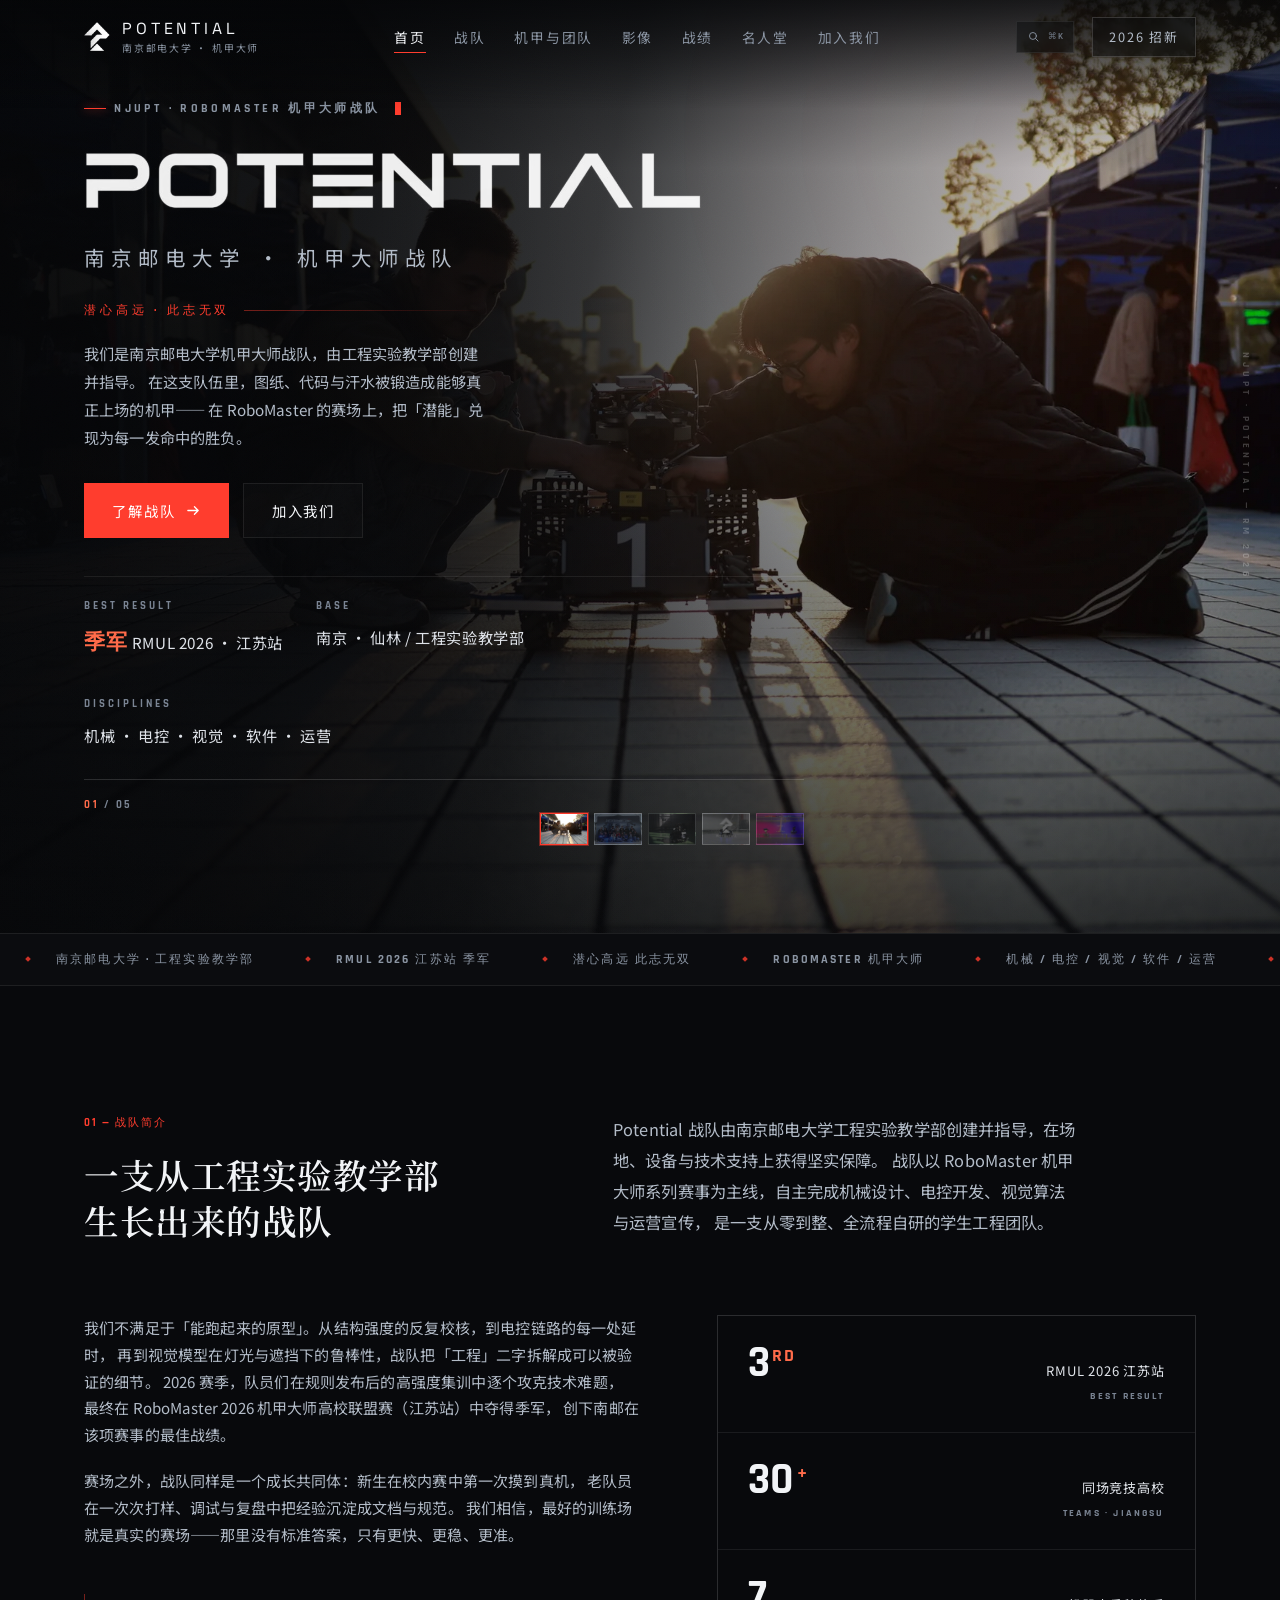
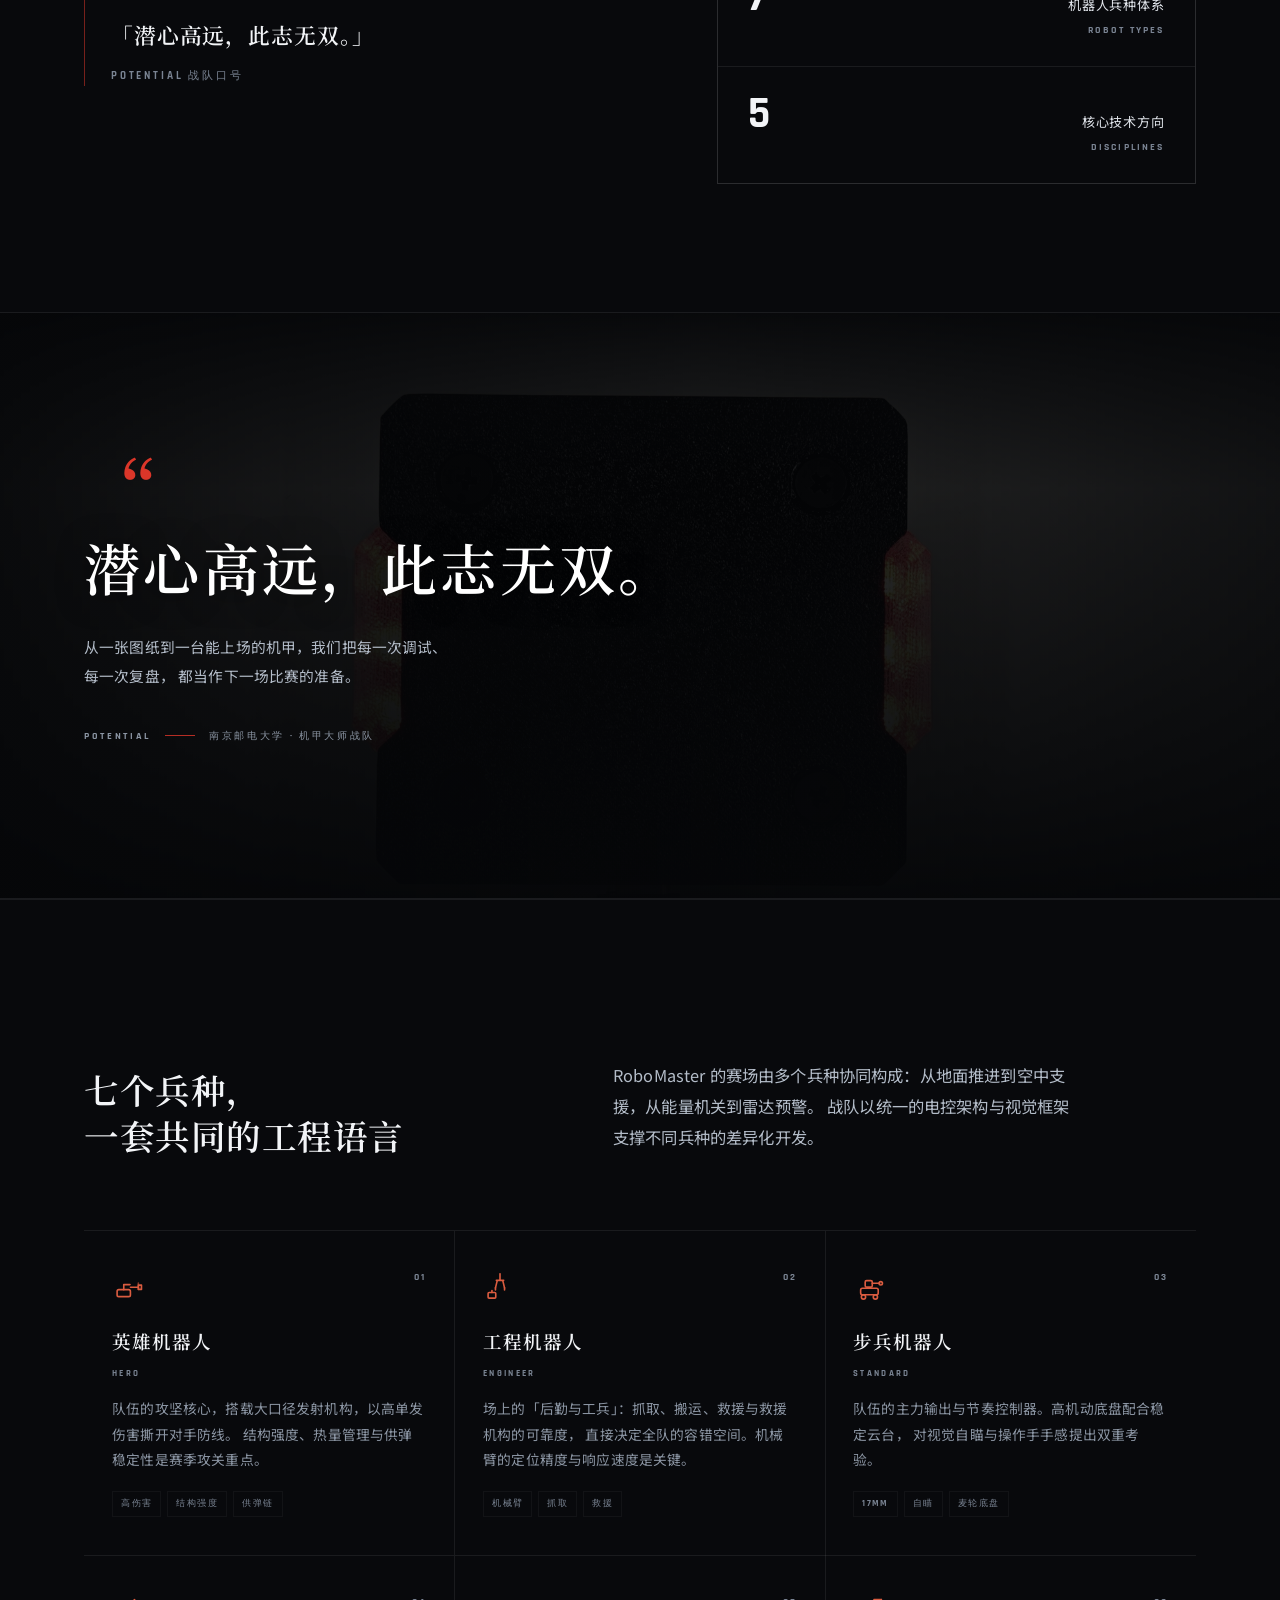
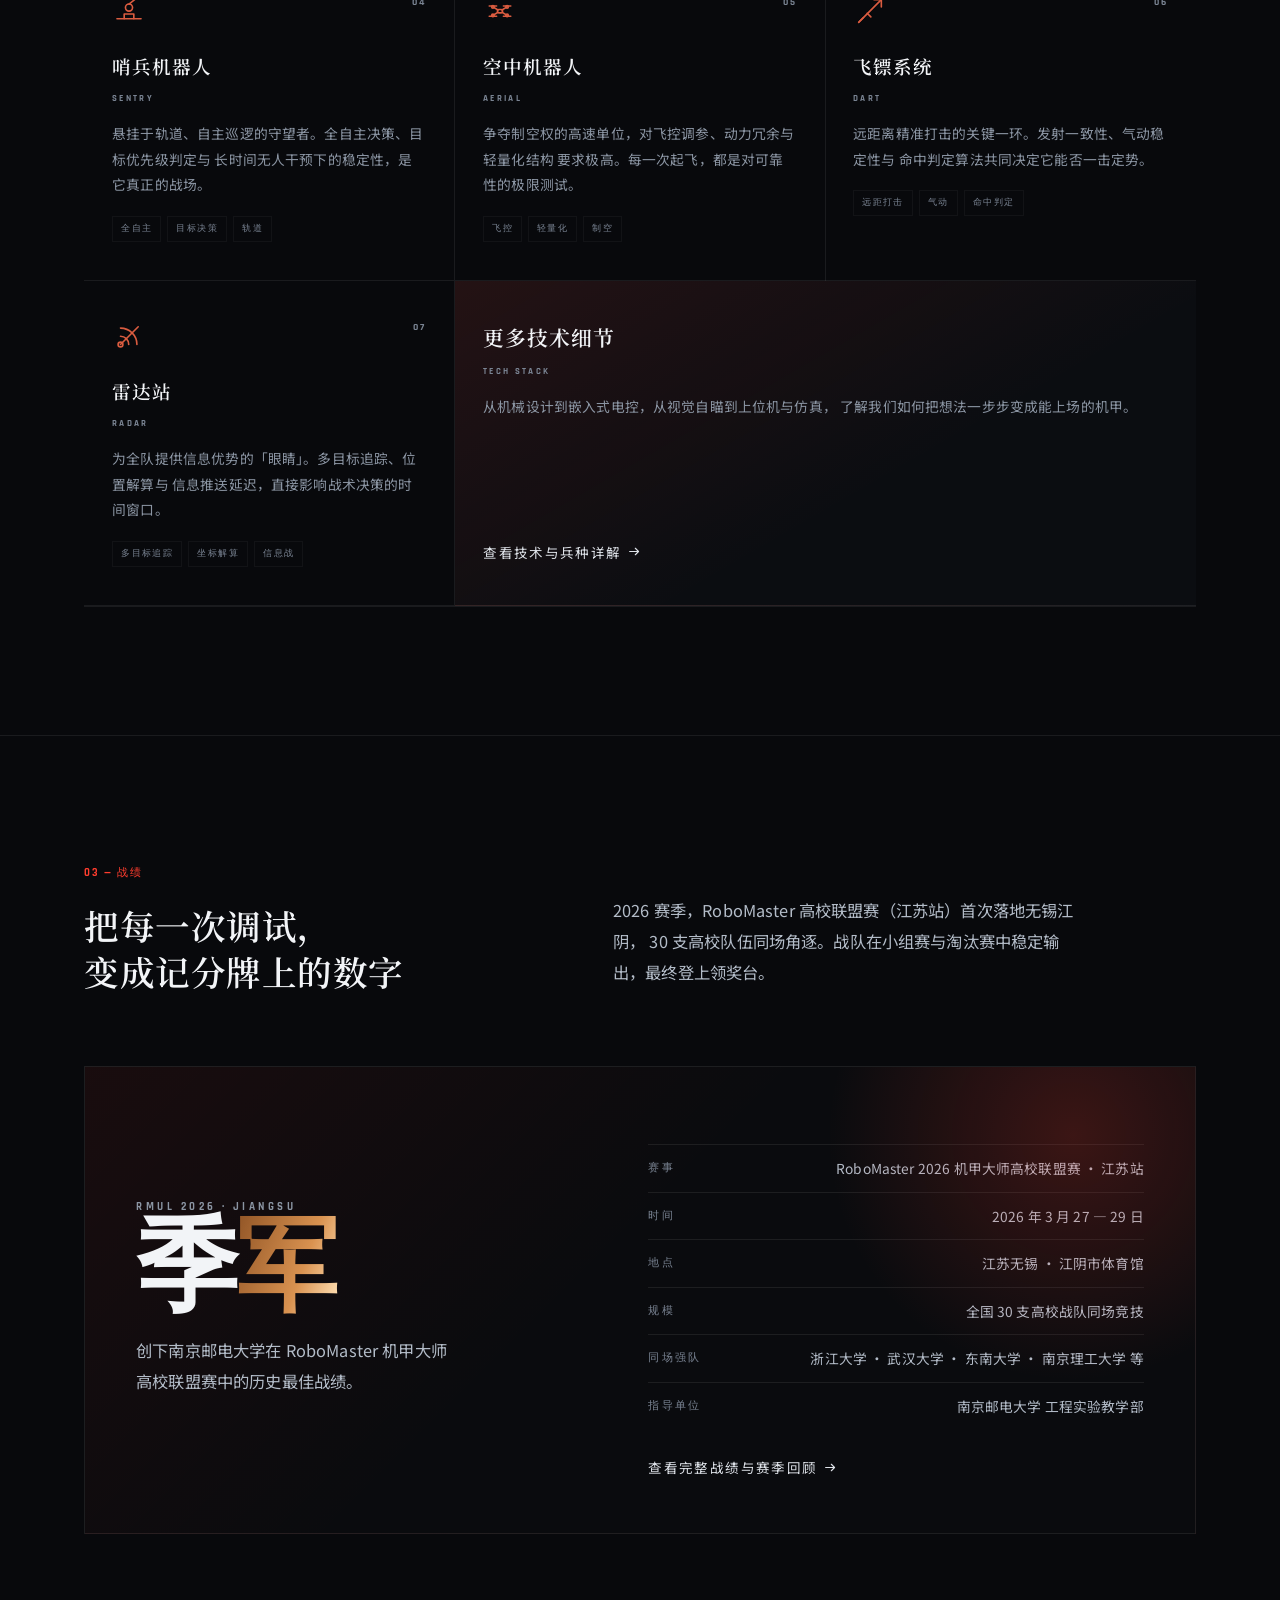
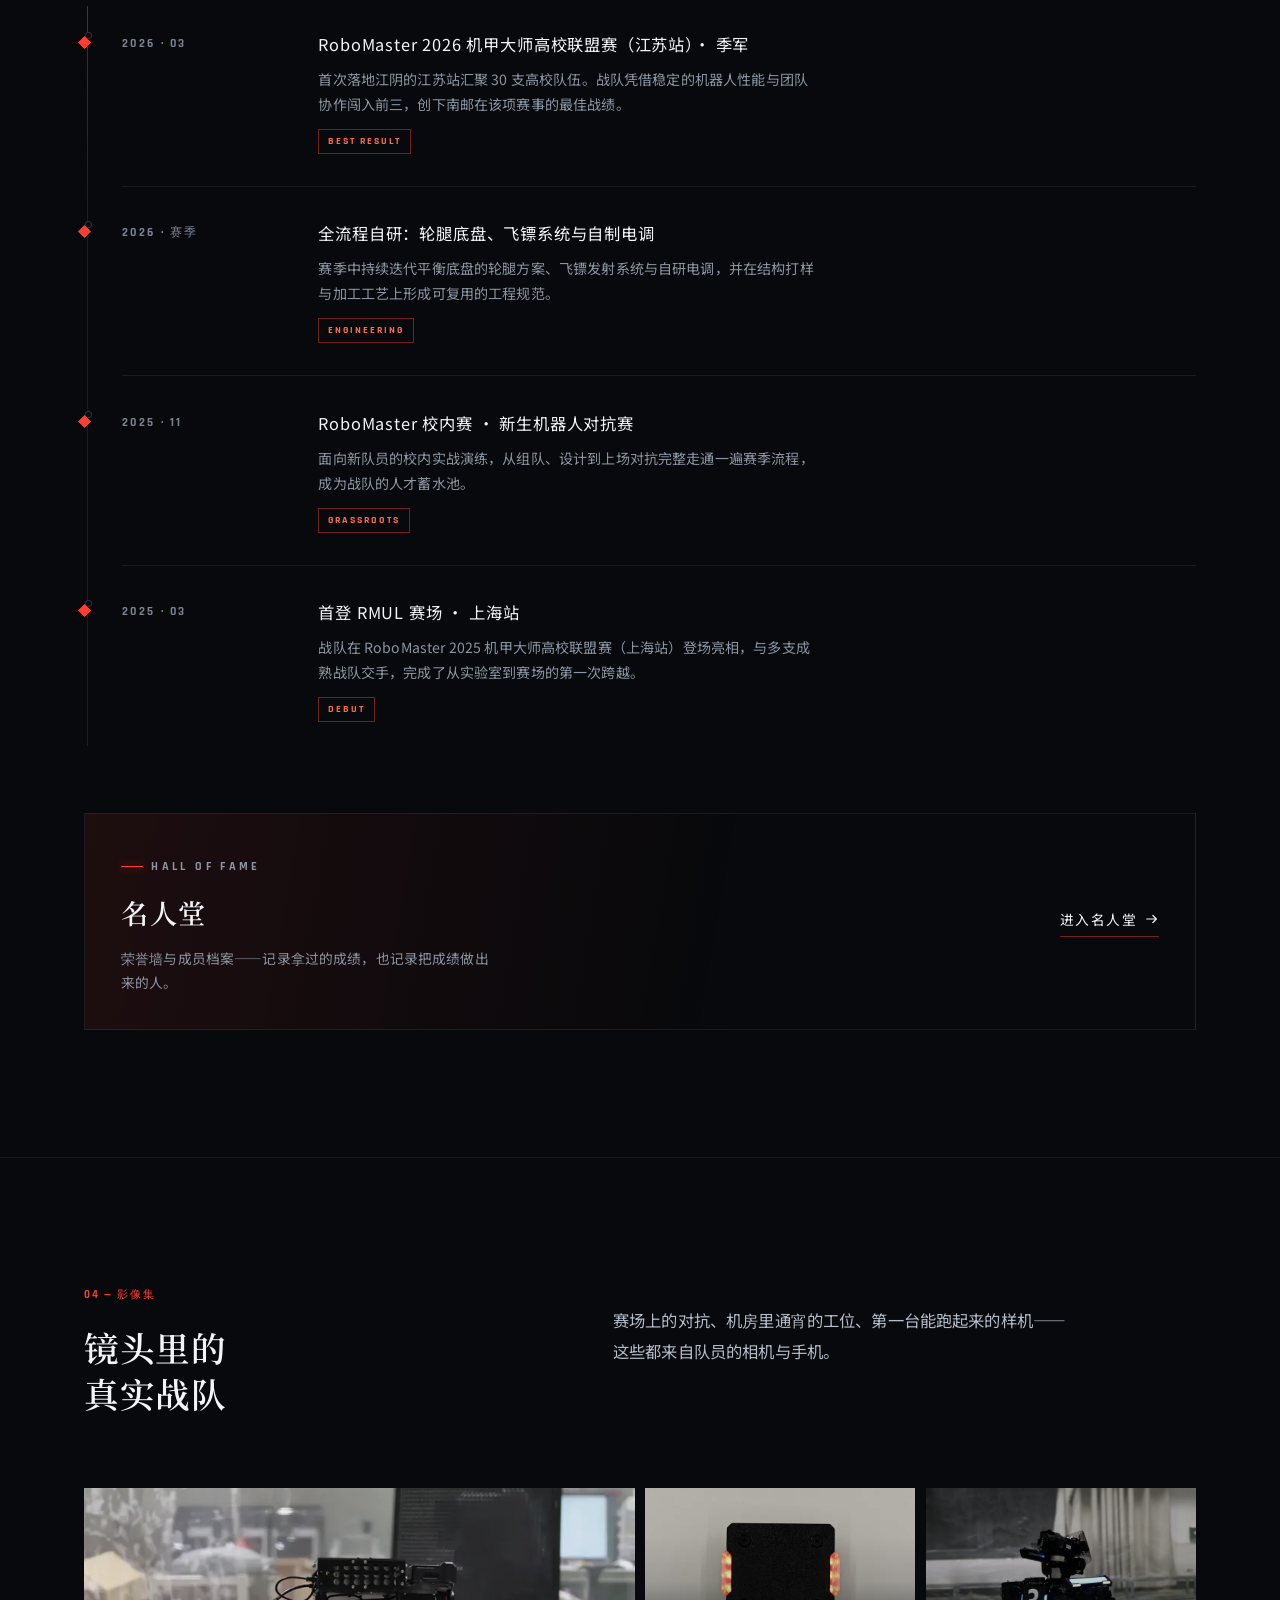
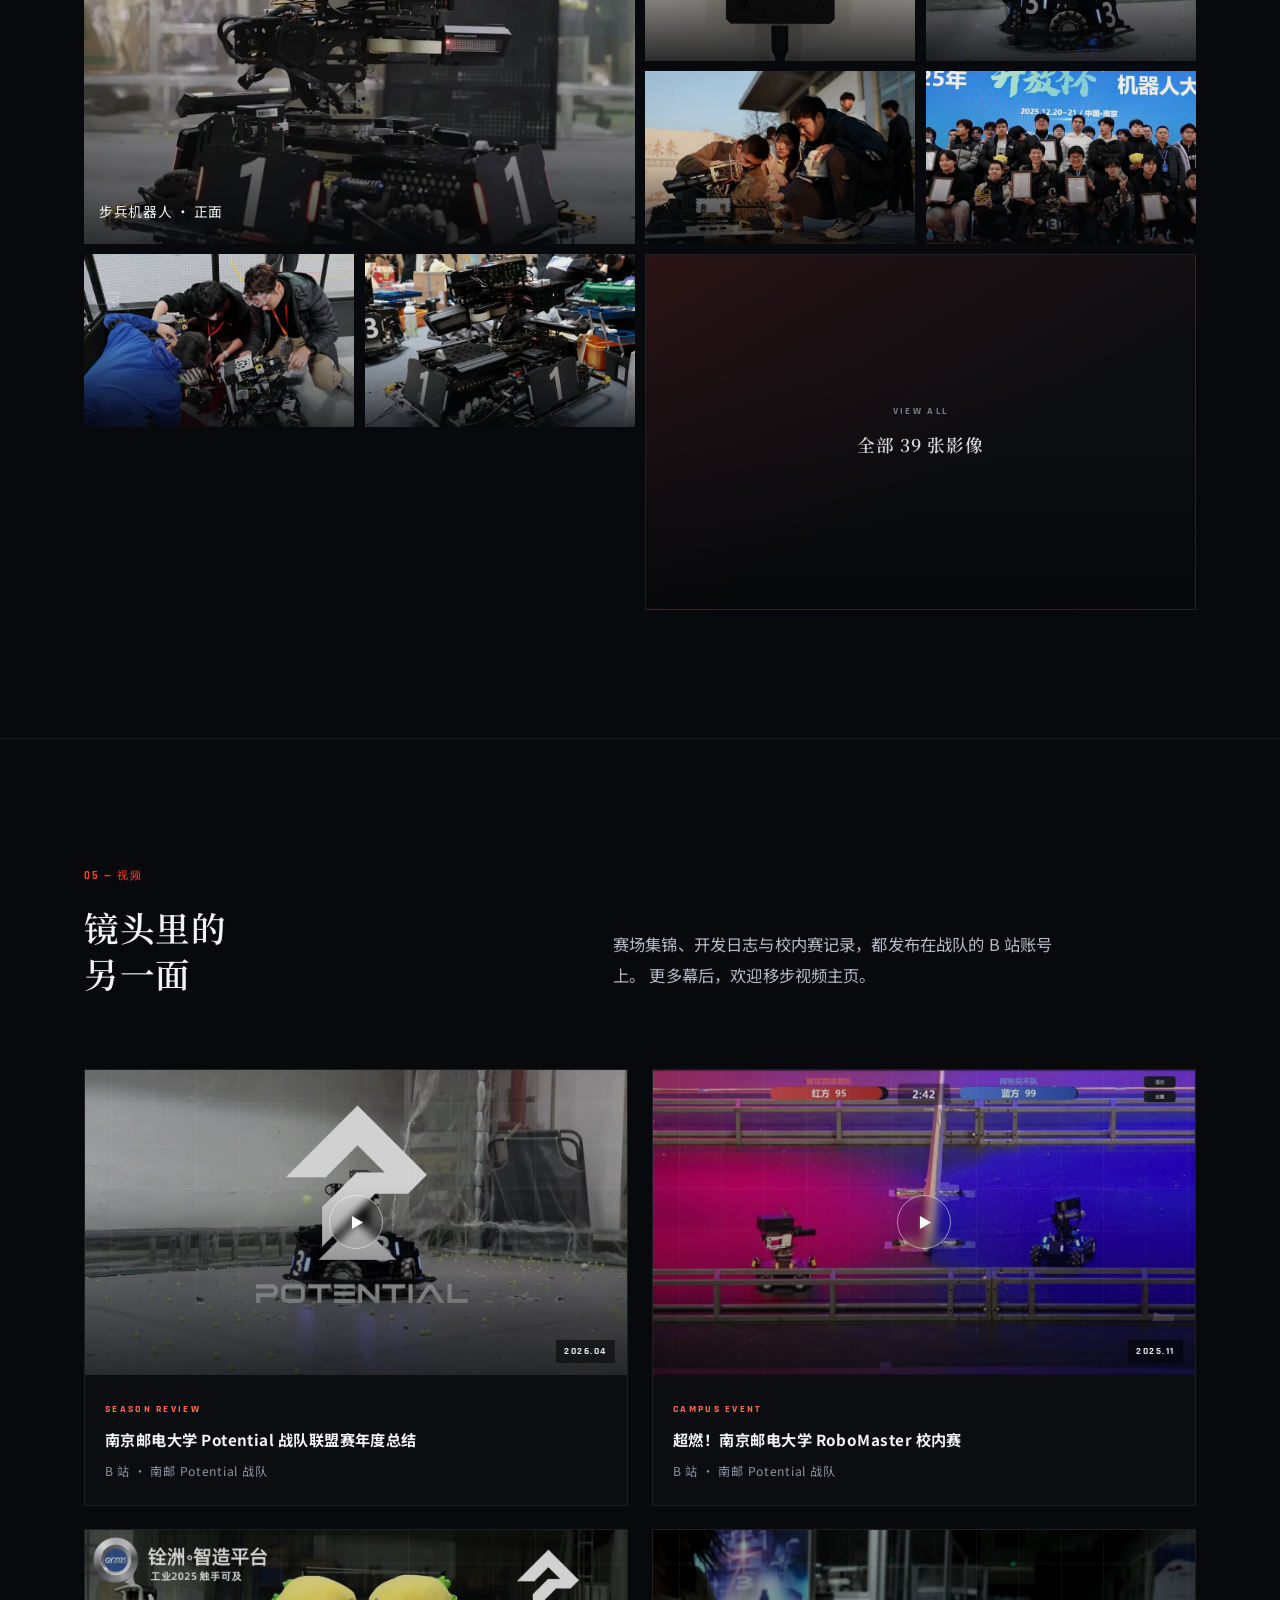
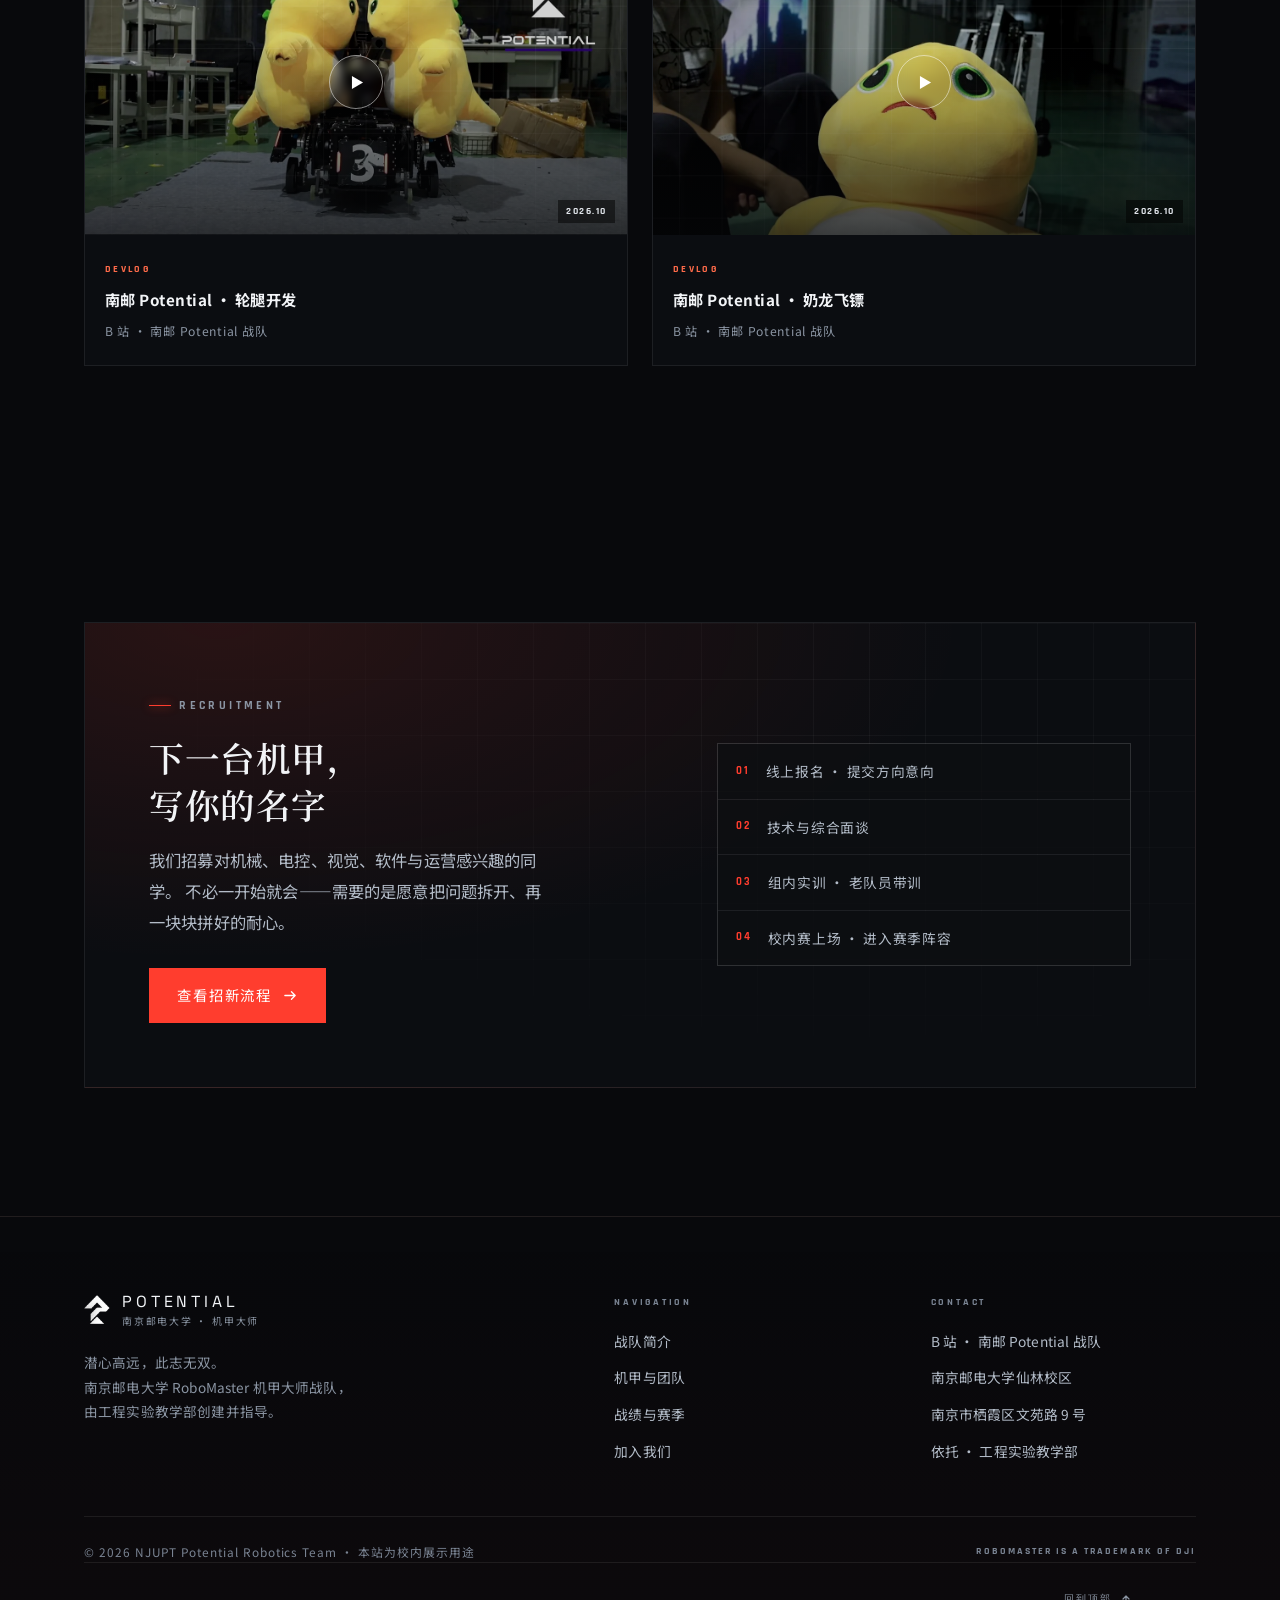
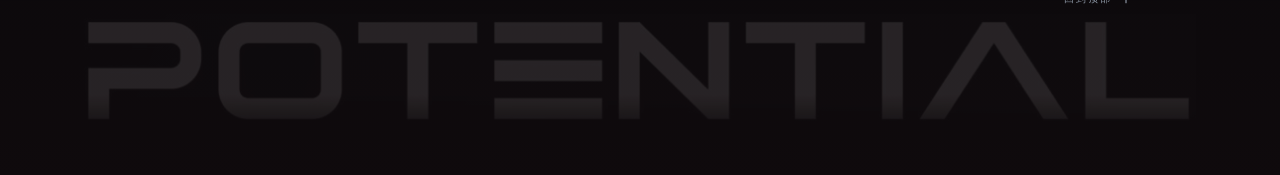
==== commit 2fdd8c29: "feat(motion): page-themed motion layer (scan beams, gold-foil hall, bronze medal), photo bands, 30 t" ====
--- a/index.html
+++ b/index.html
@@ -26,6 +26,7 @@
 <link rel="preload" href="assets/fonts/ptsans-cn-regular.woff2" as="font" type="font/woff2" crossorigin />
 <link rel="preload" href="assets/fonts/grotesk-latin.woff2" as="font" type="font/woff2" crossorigin />
 <link rel="stylesheet" href="assets/css/style.css?v=3" />
+<link rel="stylesheet" href="assets/css/motion.css?v=1" />
 </head>
 <body>
 <a class="skip-link" href="#main">跳到主要内容</a>
@@ -772,6 +773,7 @@
 
 <script src="assets/js/palette.js?v=3" defer></script>
 <script src="assets/js/site.js?v=3" defer></script>
+<script src="assets/js/motion.js?v=1" defer></script>
 <script src="assets/js/gallery.js?v=3" defer></script>
 </body>
 </html>
--- a/assets/css/style.css
+++ b/assets/css/style.css
@@ -3344,6 +3344,8 @@
   margin-top: clamp(30px, 4vw, 46px);
   padding-top: clamp(18px, 2.4vw, 26px);
   border-top: 1px solid var(--line);
+  /* 统计数字由 JS 渲染：按「边框 + 内边距 + 数字行 + 间距 + 标签行」预留高度，避免荣誉墙被推下去（CLS） */
+  min-height: calc(1px + clamp(18px, 2.4vw, 26px) + clamp(1.7rem, 3vw, 2.5rem) + 8px + 0.62rem * 1.78);
 }
 .hall-stat b {
   display: block;
@@ -4048,3 +4050,65 @@
   color: var(--accent-soft);
   border-color: var(--accent);
 }
+
+/* ==========================================================================
+   Polish pass 4 — 顶栏可读性 / 移动端首屏遮罩 / 影像页相册条
+   ========================================================================== */
+
+/* 顶栏：未吸顶时叠一层渐隐暗幕，保证压在亮色照片上的导航、搜索与按钮清晰可读 */
+.site-header::before {
+  content: '';
+  position: absolute;
+  inset: 0 0 -34px 0;
+  z-index: -1;
+  pointer-events: none;
+  background: linear-gradient(to bottom, rgba(5, 6, 8, 0.72), rgba(5, 6, 8, 0));
+  transition: opacity 0.5s var(--ease-out);
+}
+.site-header.is-stuck::before {
+  opacity: 0;
+}
+.nav__search,
+.nav__cta {
+  background: rgba(8, 9, 12, 0.46);
+  -webkit-backdrop-filter: blur(8px);
+  backdrop-filter: blur(8px);
+}
+.nav__search:hover {
+  background: rgba(255, 255, 255, 0.1);
+}
+.nav__cta:hover {
+  background: var(--accent);
+}
+
+/* 手机端首屏：加深遮罩，正文压在照片上也保持可读 */
+@media (max-width: 900px) {
+  .hero__scrim {
+    background:
+      linear-gradient(to bottom, rgba(5, 6, 8, 0.88) 0%, rgba(5, 6, 8, 0.78) 34%, rgba(5, 6, 8, 0.84) 66%, rgba(5, 6, 8, 0.97) 100%),
+      linear-gradient(100deg, rgba(5, 6, 8, 0.5), transparent 72%);
+  }
+}
+
+/* 内页页头：收紧顶部留白 */
+.page-hero {
+  padding-top: clamp(104px, 12vw, 150px);
+}
+
+/* 影像页相册条：按数量自适应列数；相册较少时用宽幅卡片，避免右侧大片空白 */
+.album-strip {
+  grid-template-columns: repeat(auto-fit, minmax(min(100%, 230px), 1fr));
+}
+@media (max-width: 900px) {
+  .album-strip {
+    grid-template-columns: repeat(2, minmax(0, 1fr));
+  }
+}
+@media (min-width: 901px) {
+  .album-strip:has(> .album-card:nth-child(2):last-child) .album-card {
+    aspect-ratio: 21 / 9;
+  }
+  .album-strip:has(> .album-card:nth-child(3):last-child) .album-card {
+    aspect-ratio: 16 / 9;
+  }
+}
--- a/assets/css/motion.css
+++ b/assets/css/motion.css
@@ -0,0 +1,112 @@
+/* POTENTIAL motion layer: page-themed effects. Every animation is gated by prefers-reduced-motion. */
+:root{--fx:255,61,46}
+body.pg-robots{--fx:111,209,255}
+body.pg-hall{--fx:217,180,90}
+body.pg-results{--fx:205,138,74}
+
+/* ---------- photo band ---------- */
+.photo-band{display:grid;grid-template-columns:1.5fr 1fr 1fr;gap:clamp(6px,.9vw,12px);margin-block:clamp(32px,4vw,56px)}
+.pband{position:relative;margin:0;overflow:hidden;border:1px solid var(--line);background:var(--ink-700);isolation:isolate}
+.pband:first-child{aspect-ratio:3/2}
+.pband img{position:absolute;inset:0;width:100%;height:100%;object-fit:cover;filter:saturate(.9) contrast(1.04) brightness(.88);transition:transform 1.2s var(--ease-out),filter .6s}
+.pband:hover img{transform:scale(1.05);filter:saturate(1) contrast(1.06) brightness(1)}
+.pband::before{--c:linear-gradient(rgb(var(--fx)),rgb(var(--fx)));content:'';position:absolute;inset:10px;z-index:3;pointer-events:none;opacity:0;transition:opacity .5s,inset .5s var(--ease-out);background:var(--c) 0 0/18px 1px no-repeat,var(--c) 0 0/1px 18px no-repeat,var(--c) 100% 0/18px 1px no-repeat,var(--c) 100% 0/1px 18px no-repeat,var(--c) 0 100%/18px 1px no-repeat,var(--c) 0 100%/1px 18px no-repeat,var(--c) 100% 100%/18px 1px no-repeat,var(--c) 100% 100%/1px 18px no-repeat}
+.pband:hover::before{opacity:1;inset:6px}
+.pband figcaption{position:absolute;inset:auto 0 0 0;z-index:2;padding:34px 16px 14px;font-size:.78rem;letter-spacing:.06em;color:var(--txt-200);background:linear-gradient(to top,rgba(5,6,8,.88),transparent)}
+.pband figcaption span{font-family:var(--font-num);color:rgb(var(--fx));margin-right:10px;letter-spacing:.2em;font-size:.62rem}
+@media (max-width:760px){.photo-band{grid-template-columns:1fr}.pband{aspect-ratio:3/2}}
+
+/* ---------- scan beam + reticle corners (injected by motion.js) ---------- */
+.scanbeam{position:absolute;inset:0;overflow:hidden;pointer-events:none;z-index:1}
+.scanbeam b{display:none;position:absolute;width:18px;height:18px;border:0 solid rgba(var(--fx),.7)}
+.page-hero .scanbeam b{display:block}
+.scanbeam b:nth-child(1){left:22px;top:92px;border-top-width:1px;border-left-width:1px}
+.scanbeam b:nth-child(2){right:22px;top:92px;border-top-width:1px;border-right-width:1px}
+.scanbeam b:nth-child(3){left:22px;bottom:22px;border-bottom-width:1px;border-left-width:1px}
+.scanbeam b:nth-child(4){right:22px;bottom:22px;border-bottom-width:1px;border-right-width:1px}
+.scanbeam::before{content:'';position:absolute;inset:0;opacity:0;transform:translateY(-101%);will-change:transform;background:linear-gradient(to bottom,transparent calc(100% - 130px),rgba(var(--fx),.07) calc(100% - 40px),rgba(var(--fx),.38) calc(100% - 1px),rgba(var(--fx),.5) 100%)}
+
+/* ---------- hall of fame: gold foil ---------- */
+.pg-hall .page-hero .h1{background:linear-gradient(100deg,#a87a22 0%,#e9c872 22%,#fff3c4 32%,#d6ae52 44%,#94681a 60%,#e6c36b 80%,#a87a22 100%);background-size:220% 100%;background-position:0 0;-webkit-background-clip:text;background-clip:text;color:transparent;-webkit-text-fill-color:transparent;width:fit-content}
+.hall-hero::after{content:'';position:absolute;right:-8%;top:-30%;width:70vmin;height:70vmin;border-radius:50%;pointer-events:none;z-index:1;opacity:.5;background:repeating-radial-gradient(circle at 50% 50%,transparent 0 10px,rgba(217,180,90,.22) 10px 11px),repeating-conic-gradient(from 0deg,rgba(217,180,90,0) 0 5deg,rgba(217,180,90,.14) 5deg 5.4deg);-webkit-mask-image:radial-gradient(circle,#000 0%,transparent 68%);mask-image:radial-gradient(circle,#000 0%,transparent 68%)}
+.pg-hall .hall-stat b{background:linear-gradient(120deg,#c99a3a,#fff1b8 50%,#c99a3a);-webkit-background-clip:text;background-clip:text;color:transparent;-webkit-text-fill-color:transparent}
+.pg-hall .hall-stat b i{-webkit-text-fill-color:#d9b45a;color:#d9b45a}
+.pg-hall .trophy__year{background:linear-gradient(120deg,#b88a2e,#f3d98a 42%,#c99a3a 72%,#f7e6a8);-webkit-background-clip:text;background-clip:text;color:transparent;-webkit-text-fill-color:transparent}
+.pg-hall .trophy__year small{-webkit-text-fill-color:var(--txt-400);color:var(--txt-400)}
+.pg-hall .result-badge:not(.result-badge--soft){border-color:rgba(217,180,90,.65);color:#f3d98a;background-image:linear-gradient(110deg,rgba(217,180,90,.12) 30%,rgba(255,241,184,.34) 50%,rgba(217,180,90,.12) 70%);background-size:250% 100%}
+.pg-hall .trophy{background-image:linear-gradient(105deg,transparent 40%,rgba(255,241,184,.12) 50%,transparent 60%),linear-gradient(90deg,transparent,#d9b45a 30%,#fff1b8 50%,#d9b45a 70%,transparent);background-repeat:no-repeat;background-size:250% 100%,0 1px;background-position:-150% 0,0 100%;transition:background-size 1.4s var(--ease-out),background-color .5s}
+.pg-hall .trophy.is-visible{background-size:250% 100%,100% 1px}
+.pg-hall .trophy:hover{background-color:rgba(217,180,90,.04)}
+.pg-hall .member:hover{border-color:rgba(217,180,90,.55)}
+
+/* ---------- results: bronze medal ---------- */
+.result-hero__medal span{display:inline-block;padding:.14em .06em;margin:-.14em -.06em;background:linear-gradient(110deg,#8a4f22 0%,#d99250 30%,#ffe0b4 45%,#c9803f 60%,#7a4620 100%);background-size:240% 100%;-webkit-background-clip:text;background-clip:text;color:transparent;-webkit-text-fill-color:transparent}
+.tl-node{position:absolute;left:calc(-1 * clamp(20px,3vw,40px) - 4px);top:calc(clamp(20px,2.6vw,32px) + .55em);width:9px;height:9px;border:1px solid rgb(var(--fx));background:var(--ink-800);transform:rotate(45deg);pointer-events:none}
+
+/* ---------- robots / shared hovers ---------- */
+.pg-robots .module:hover{box-shadow:inset 2px 0 0 rgb(var(--fx))}
+.pg-robots .module:hover .module__idx{color:rgb(var(--fx));text-shadow:0 0 18px rgba(var(--fx),.55)}
+.feature:hover,.step:hover{background-image:radial-gradient(360px circle at var(--fx-x,50%) var(--fx-y,50%),rgba(var(--fx),.1),transparent 65%)}
+.gshot:hover .gshot__frame{outline:1px solid rgba(var(--fx),.7);outline-offset:-8px}
+.card:hover .card__icon{filter:drop-shadow(0 0 8px rgba(255,61,46,.55))}
+
+/* ================= animation (motion-safe only) ================= */
+@media (prefers-reduced-motion:no-preference){
+@keyframes beam{0%{transform:translateY(-101%);opacity:0}8%{opacity:1}55%{transform:none;opacity:1}60%,100%{transform:none;opacity:0}}
+.scanbeam::before{animation:beam 9s cubic-bezier(.6,0,.4,1) infinite}
+.hero__media .scanbeam::before{animation-duration:11s}
+@keyframes rise{from{opacity:0;transform:translateY(16px)}to{opacity:1;transform:none}}
+.page-hero__inner>*{animation:rise .9s var(--ease-out) both}
+.page-hero__inner>*:nth-child(2){animation-delay:.08s}
+.page-hero__inner>*:nth-child(3){animation-delay:.16s}
+.page-hero__inner>*:nth-child(4){animation-delay:.24s}
+@keyframes corner-in{from{opacity:0;transform:scale(2)}to{opacity:1;transform:none}}
+.page-hero .scanbeam b{animation:corner-in .8s var(--ease-out) .3s both}
+.page-hero::before{translate:0 calc(var(--py,0) * 1px)}
+.hero__meta-item{animation:rise .9s var(--ease-out) both}
+.hero__meta-item:nth-child(2){animation-delay:.12s}
+.hero__meta-item:nth-child(3){animation-delay:.24s}
+@keyframes power-on{0%{opacity:0;filter:brightness(2.4)}14%{opacity:.9}22%{opacity:.15}34%{opacity:1;filter:brightness(1.7)}46%{opacity:.5}60%,100%{opacity:1;filter:none}}
+.hero__logo img{animation:power-on 1.5s steps(1,end) .1s both}
+@keyframes blink{50%{opacity:0}}
+.hero__eyebrow::after{content:'';width:.5em;height:1.05em;background:var(--accent);margin-left:.5em;animation:blink 1.1s steps(1) infinite}
+@keyframes kb{from{transform:scale(1.04)}to{transform:scale(1.13) translate(-1.2%,.8%)}}
+.quote-band__bg{animation:kb 26s ease-in-out infinite alternate}
+@keyframes foil{0%{background-position:130% 0}60%,100%{background-position:-130% 0}}
+.pg-hall .page-hero .h1{animation:rise .9s var(--ease-out) both,foil 7s ease-in-out .9s infinite}
+@keyframes spin{to{transform:rotate(360deg)}}
+.hall-hero::after{animation:spin 140s linear infinite}
+@keyframes badge-foil{from{background-position:130% 0}to{background-position:-130% 0}}
+.pg-hall .result-badge:not(.result-badge--soft){animation:badge-foil 4.5s linear infinite}
+@keyframes sweep{from{background-position:-150% 0,0 100%}to{background-position:250% 0,0 100%}}
+.pg-hall .trophy.is-visible:hover{animation:sweep 1.1s ease-out 1}
+.result-hero__medal span{animation:foil 6s ease-in-out infinite}
+@keyframes ping{0%{box-shadow:0 0 0 0 rgba(var(--fx),.55)}70%,100%{box-shadow:0 0 0 12px rgba(var(--fx),0)}}
+.tl-item.is-visible .tl-node{background:rgb(var(--fx));animation:ping 2.8s ease-out infinite}
+@keyframes led{0%,22%,100%{box-shadow:inset 0 -2px 0 rgba(var(--fx),0)}8%{box-shadow:inset 0 -2px 0 rgba(var(--fx),.95)}}
+.team-strip span{animation:led 3.6s ease-in-out infinite}
+.team-strip span:nth-child(2){animation-delay:.3s}
+.team-strip span:nth-child(3){animation-delay:.6s}
+.team-strip span:nth-child(4){animation-delay:.9s}
+.team-strip span:nth-child(5){animation-delay:1.2s}
+@keyframes row-in{from{opacity:0;transform:translateX(-14px)}to{opacity:1;transform:none}}
+.spec-list.is-visible li,.join-steps.is-visible .join-step{animation:row-in .7s var(--ease-out) both;animation-delay:calc(var(--i,0) * 70ms)}
+.pg-join .growth__row{background-image:linear-gradient(90deg,rgba(255,61,46,.75),transparent);background-repeat:no-repeat;background-size:0 1px;background-position:0 100%;transition:background-size 1.4s var(--ease-out)}
+.pg-join .growth__row.is-visible{background-size:100% 1px}
+@keyframes ring{0%{box-shadow:0 0 0 0 rgba(255,61,46,.42)}70%,100%{box-shadow:0 0 0 14px rgba(255,61,46,0)}}
+.nav__cta{animation:ring 3.8s ease-out infinite}
+.nav__cta:hover{animation:none}
+.pg-join .btn--primary{animation:ring 2.8s ease-out infinite}
+.pg-join .btn--primary:hover{animation:none}
+.photo-band .pband{clip-path:inset(0 100% 0 0);transition:clip-path 1.1s var(--ease-inout)}
+.photo-band .pband:nth-child(2){transition-delay:.15s}
+.photo-band .pband:nth-child(3){transition-delay:.3s}
+.photo-band.is-visible .pband{clip-path:inset(0)}
+@keyframes pscan{from{transform:translateY(-100%);opacity:1}to{transform:none;opacity:0}}
+.pband::after{content:'';position:absolute;inset:0;z-index:4;pointer-events:none;transform:translateY(-100%);background:linear-gradient(to bottom,transparent calc(100% - 2px),rgb(var(--fx)) 0);box-shadow:0 8px 14px -6px rgba(var(--fx),.8);opacity:0}
+.photo-band.is-visible .pband::after{animation:pscan 1.4s ease-in-out .5s 1}
+@keyframes expose{from{filter:brightness(2.6) contrast(.7)}to{filter:none}}
+.gshot img.is-loaded{animation:expose 1.1s var(--ease-out)}
+@keyframes icon-draw{from{stroke-dashoffset:60}to{stroke-dashoffset:0}}
+.card:hover .card__icon svg *{stroke-dasharray:60;animation:icon-draw 1s ease-out both}
+}
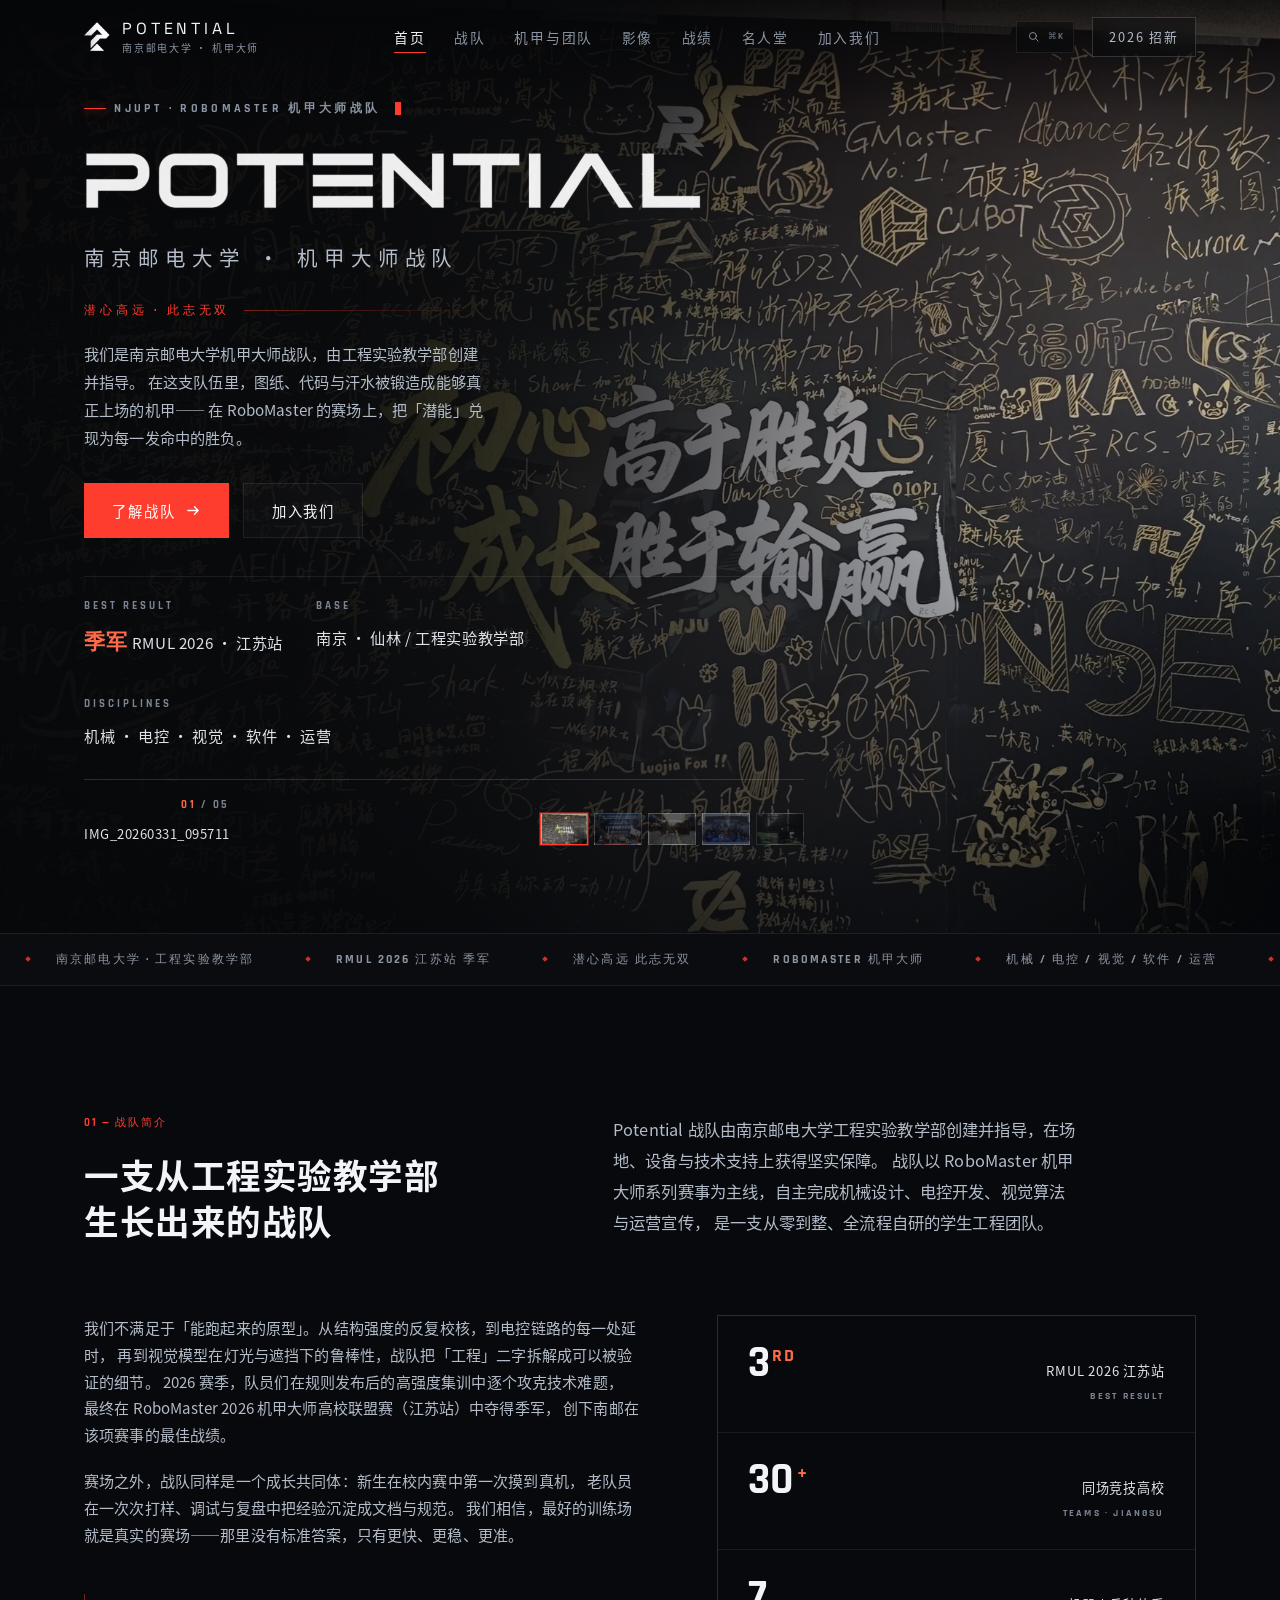
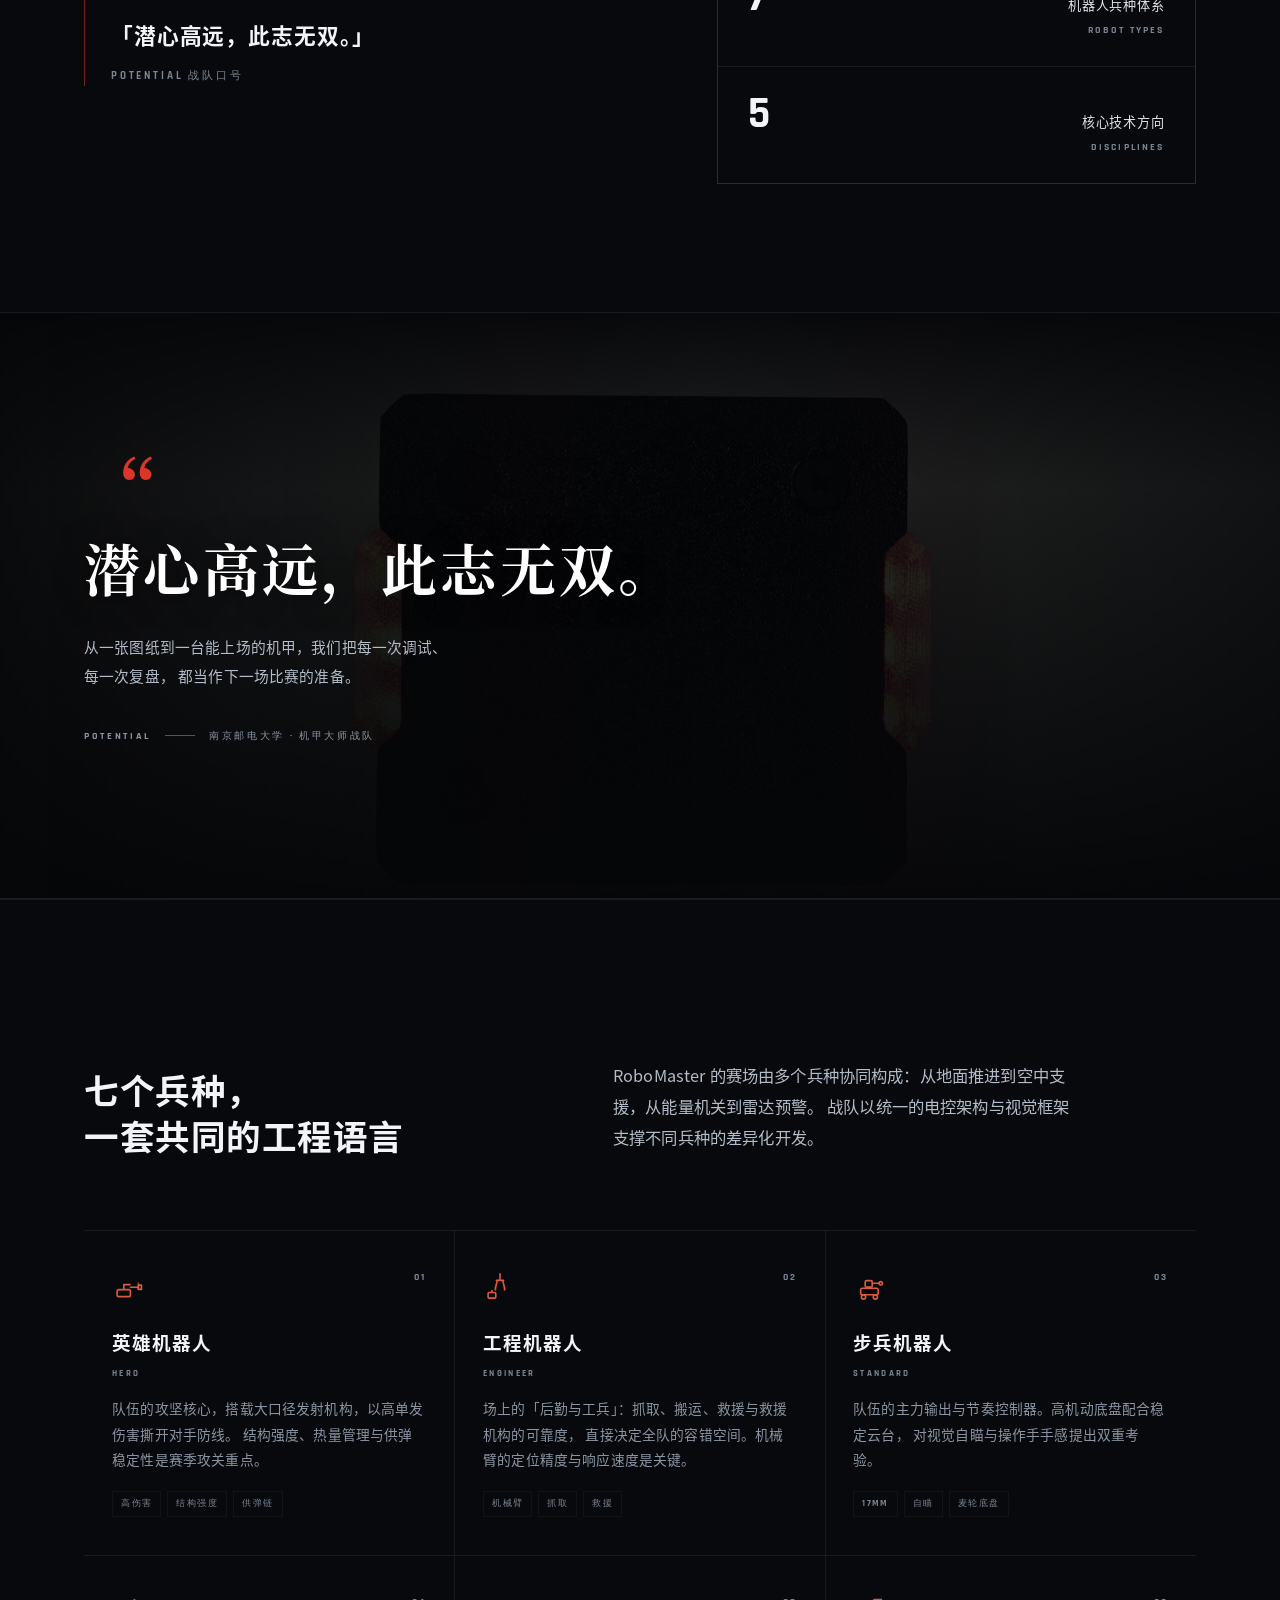
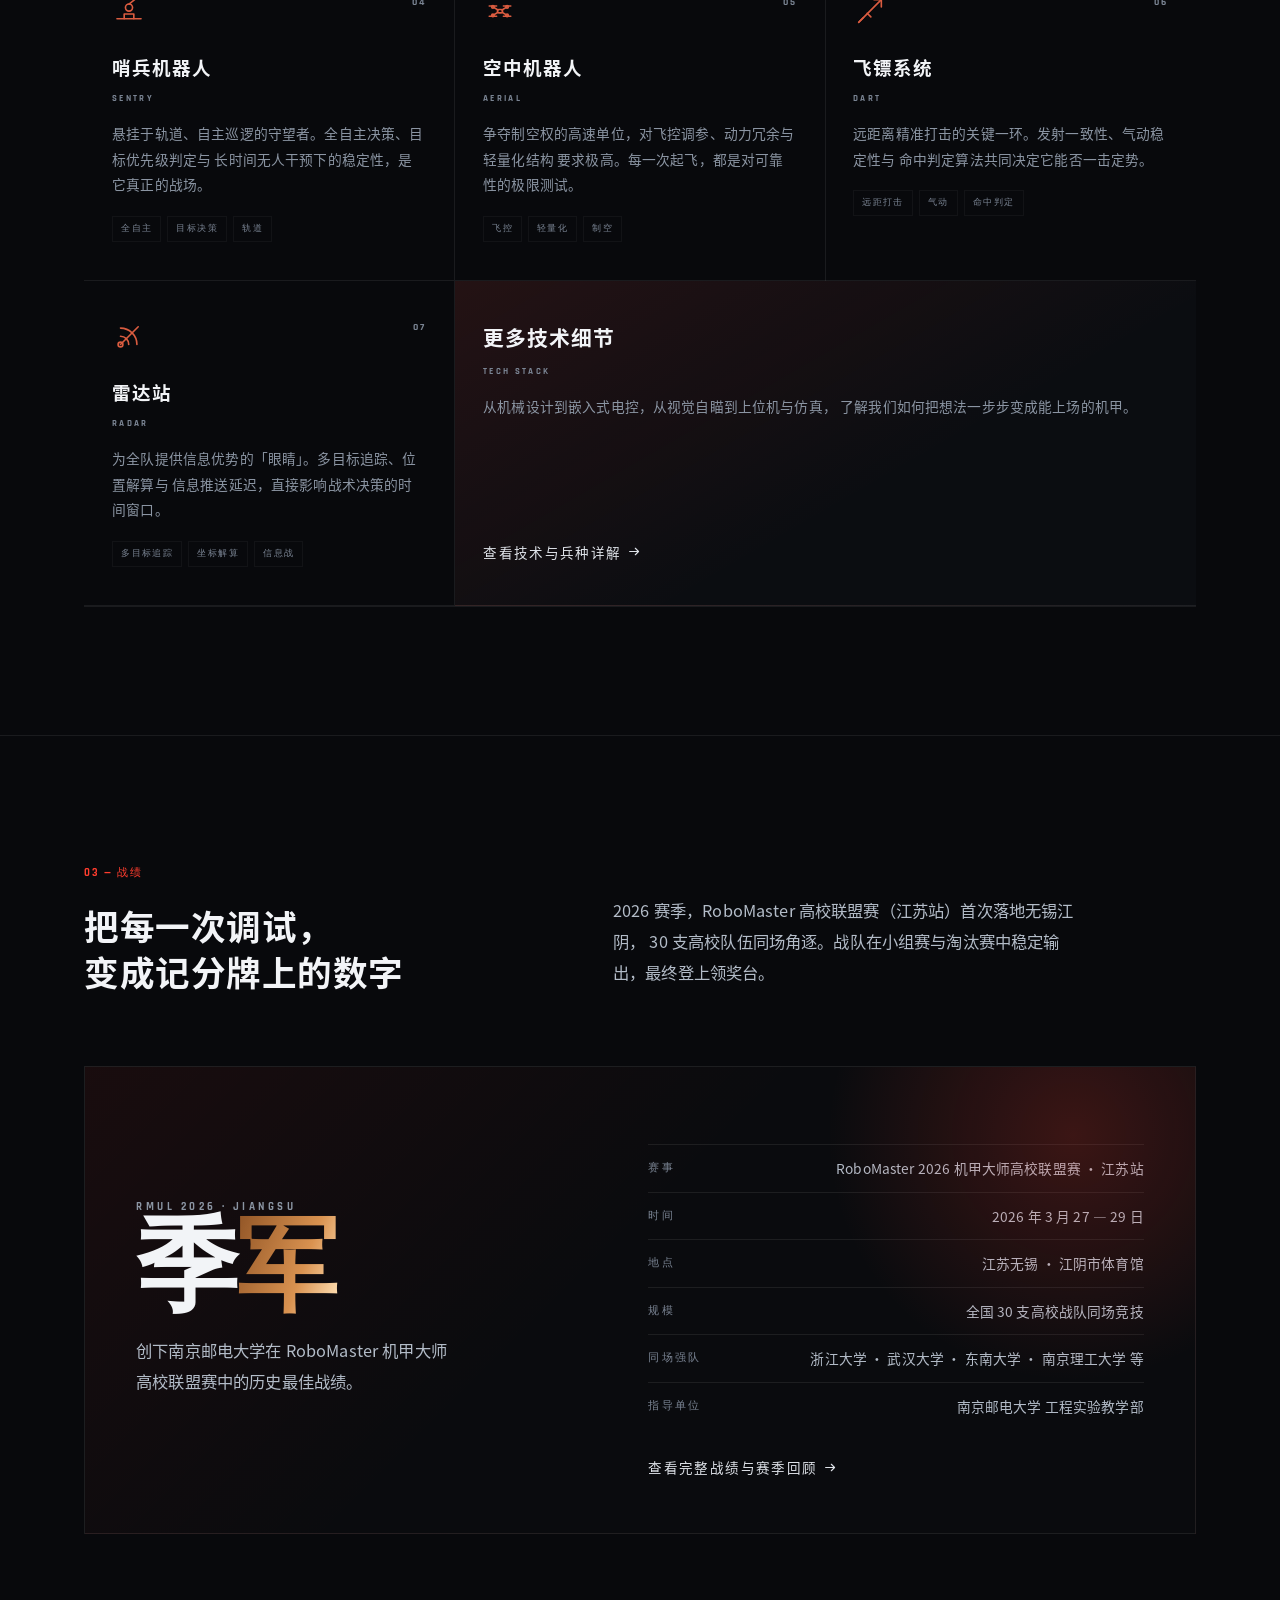
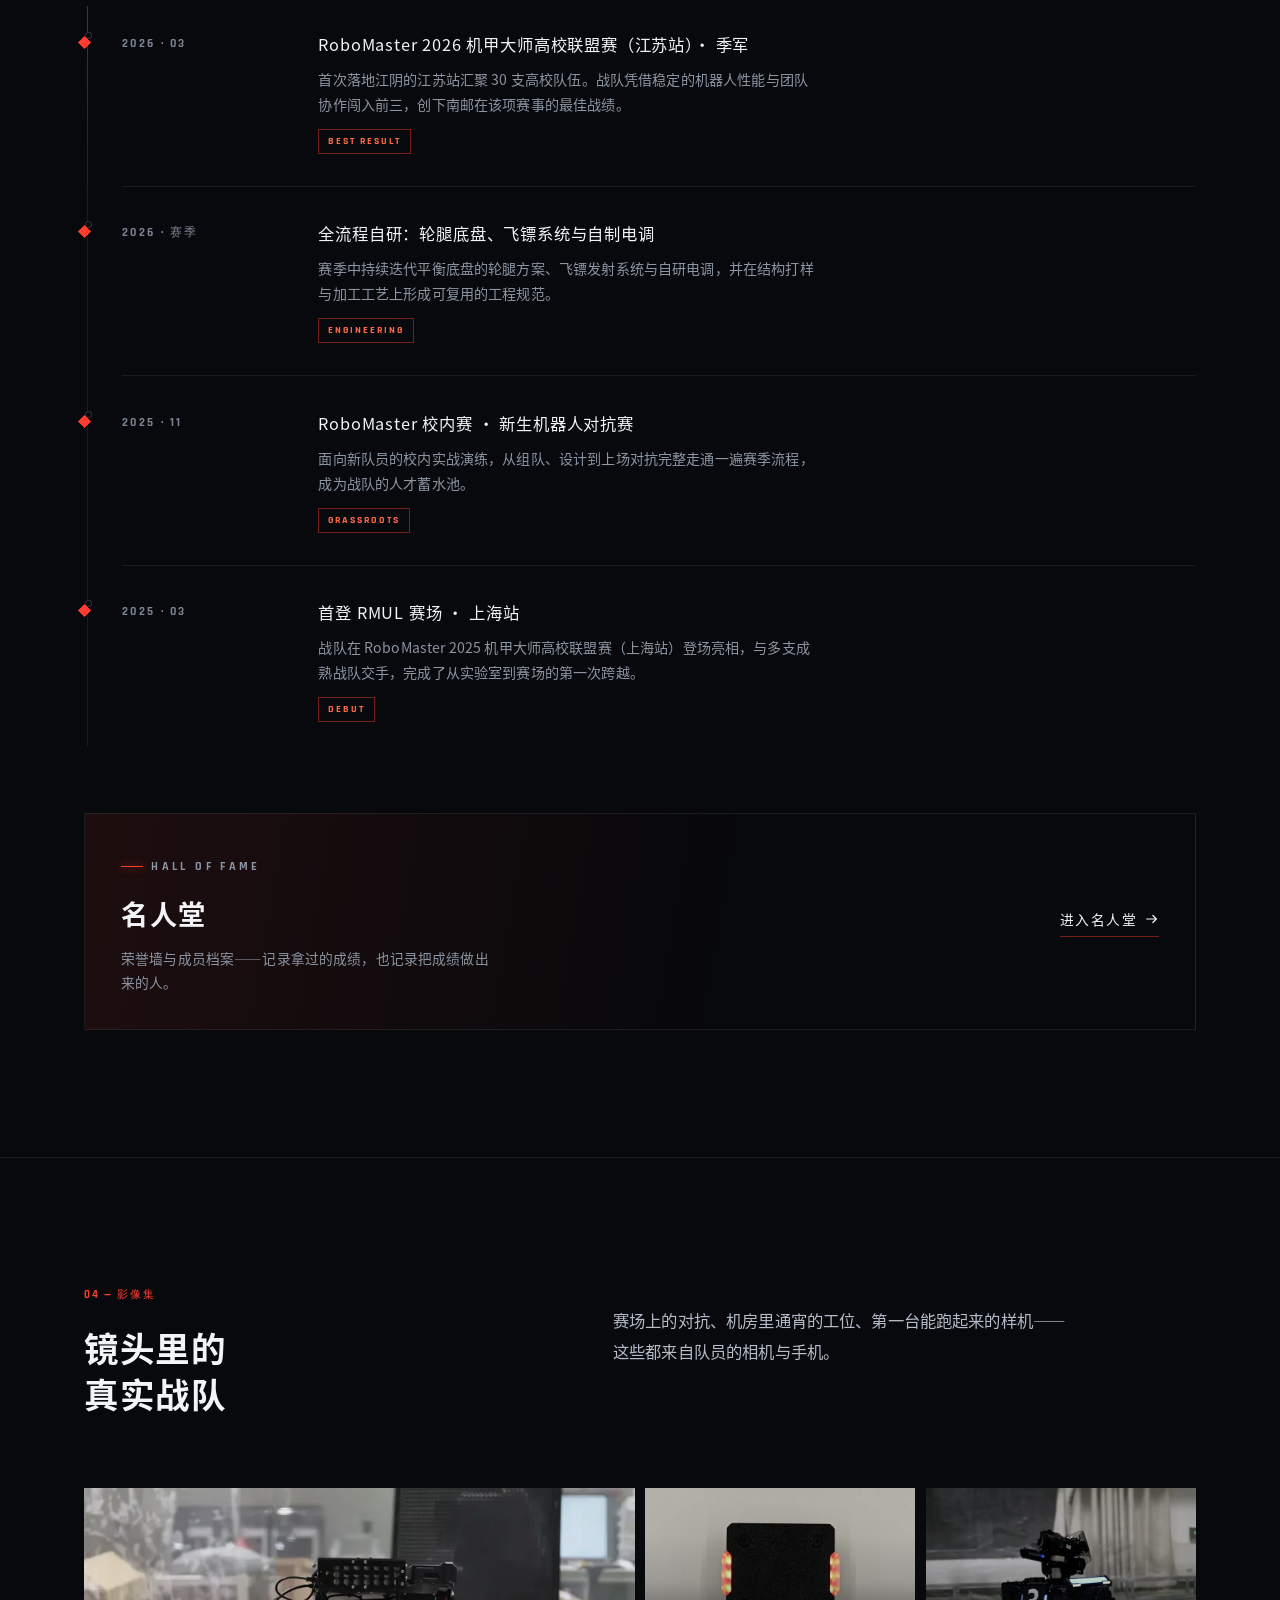
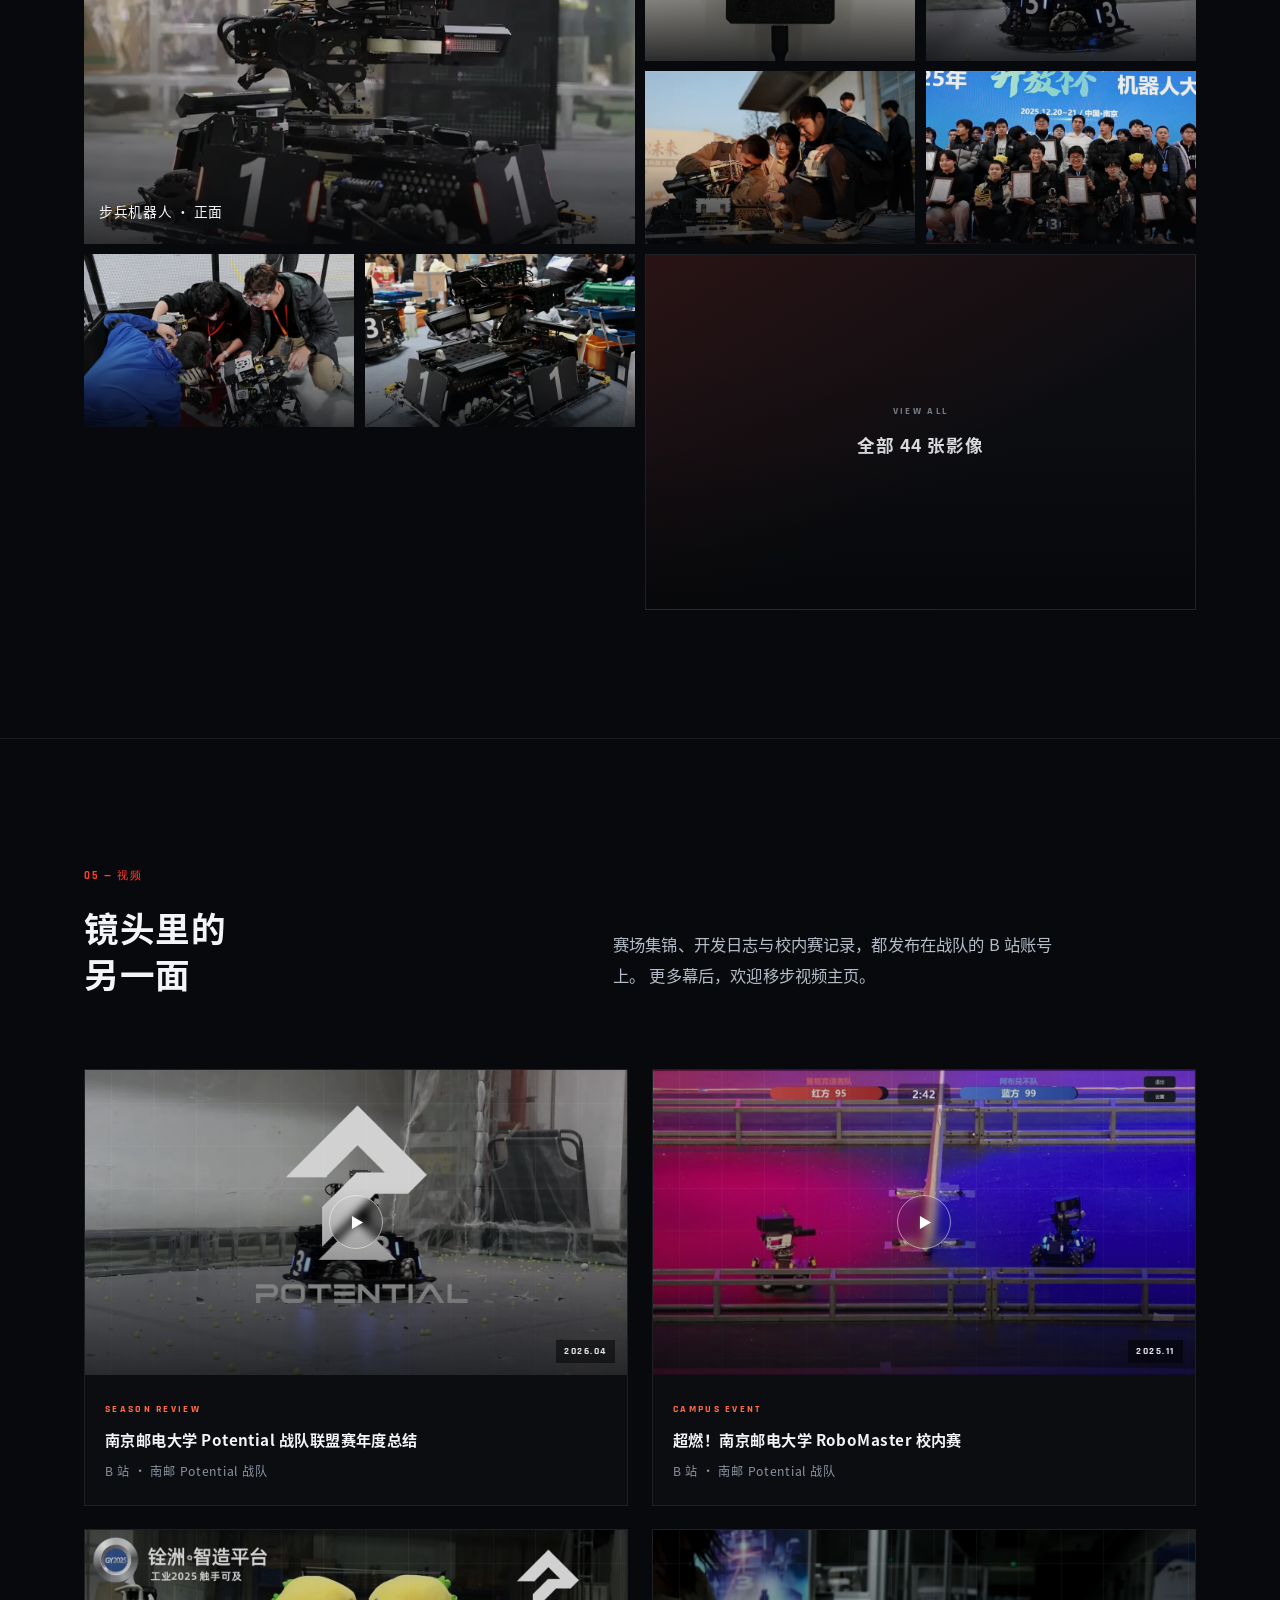
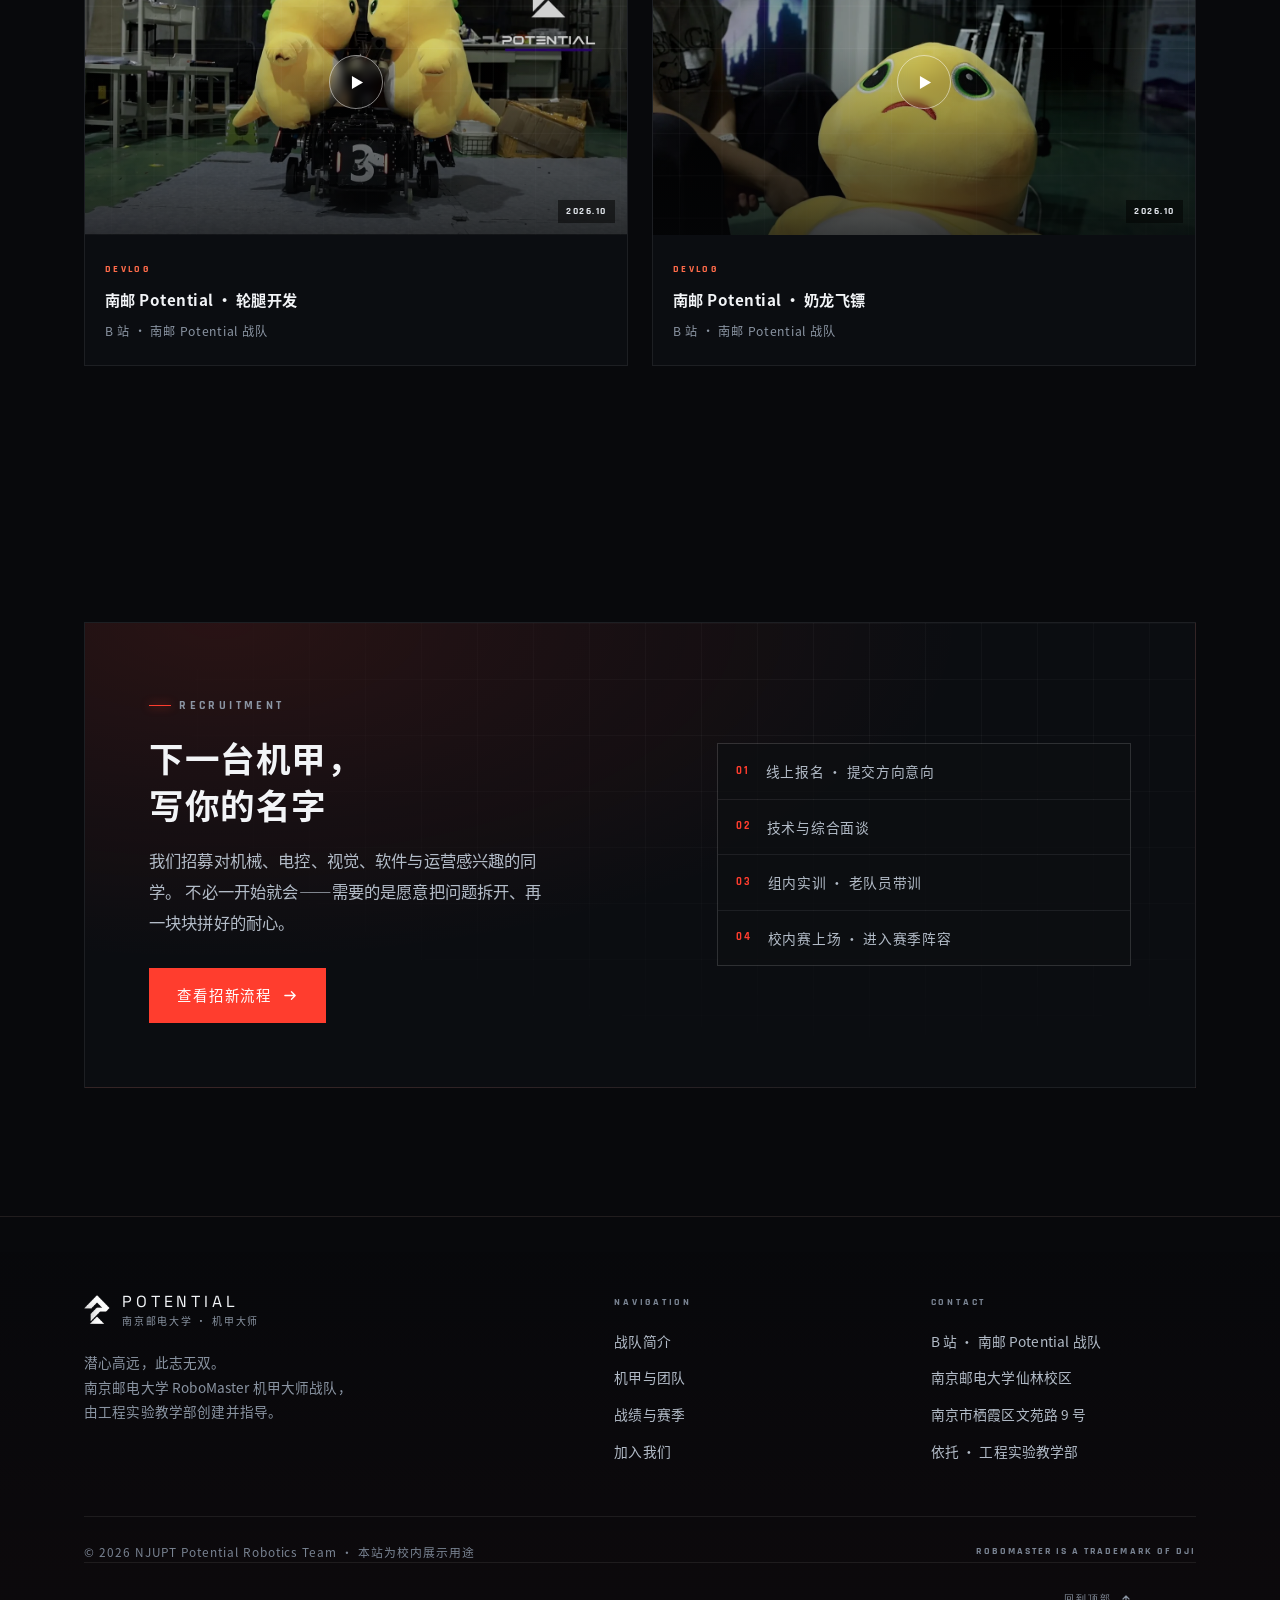
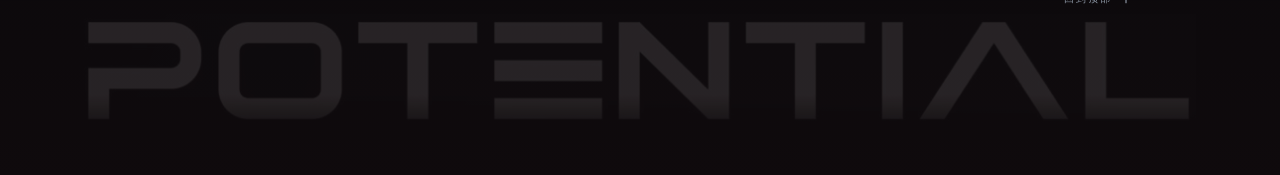
==== commit 315dc653: "style(font): switch site typography to Noto Sans SC (serif only in quote band); drop PT fonts" ====
--- a/index.html
+++ b/index.html
@@ -23,9 +23,9 @@
 <link rel="canonical" href="https://sharpry2006.github.io/Potential-Website/" />
 <link rel="apple-touch-icon" href="assets/img/apple-touch-icon.png" />
 <link rel="icon" href="data:image/svg+xml,%3Csvg xmlns='http://www.w3.org/2000/svg' viewBox='0 0 32 32'%3E%3Crect width='32' height='32' fill='%23090a0d'/%3E%3Cpath d='M9 24V8h7a5 5 0 0 1 0 10h-7' fill='none' stroke='%23ff3d2e' stroke-width='2.4' stroke-linecap='square'/%3E%3C/svg%3E" />
-<link rel="preload" href="assets/fonts/ptsans-cn-regular.woff2" as="font" type="font/woff2" crossorigin />
+<link rel="preload" href="assets/fonts/noto-sans-sc-400.woff2" as="font" type="font/woff2" crossorigin />
 <link rel="preload" href="assets/fonts/grotesk-latin.woff2" as="font" type="font/woff2" crossorigin />
-<link rel="stylesheet" href="assets/css/style.css?v=3" />
+<link rel="stylesheet" href="assets/css/style.css?v=4" />
 <link rel="stylesheet" href="assets/css/motion.css?v=1" />
 </head>
 <body>
--- a/assets/css/style.css
+++ b/assets/css/style.css
@@ -4,24 +4,10 @@
    ========================================================================== */
 
 /* ---------- Fonts (self-hosted, subset) ---------- */
-@font-face {
-  font-family: 'PTSans';
-  src: url('../fonts/ptsans-cn-regular.woff2') format('woff2');
-  font-weight: 400;
-  font-display: swap;
-}
-@font-face {
-  font-family: 'PTSans';
-  src: url('../fonts/ptsans-cn-bold.woff2') format('woff2');
-  font-weight: 700;
-  font-display: swap;
-}
-@font-face {
-  font-family: 'PTSerif';
-  src: url('../fonts/ptserif-cn-semibold.woff2') format('woff2');
-  font-weight: 600;
-  font-display: swap;
-}
+@font-face { font-family: 'NotoSC'; src: url('../fonts/noto-sans-sc-400.woff2') format('woff2'); font-weight: 400; font-display: swap; }
+@font-face { font-family: 'NotoSC'; src: url('../fonts/noto-sans-sc-700.woff2') format('woff2'); font-weight: 500 800; font-display: swap; }
+@font-face { font-family: 'NotoSC'; src: url('../fonts/noto-sans-sc-900.woff2') format('woff2'); font-weight: 900; font-display: swap; }
+@font-face { font-family: 'NotoSerifSC'; src: url('../fonts/noto-serif-sc-700.woff2') format('woff2'); font-weight: 600 800; font-display: swap; }
 @font-face {
   font-family: 'PTGrotesk';
   src: url('../fonts/grotesk-latin.woff2') format('woff2');
@@ -71,10 +57,10 @@
   --panel-2: rgba(255, 255, 255, 0.05);
 
   /* type */
-  --font-cn: 'PTSans', 'PingFang SC', 'HarmonyOS Sans SC', 'Microsoft YaHei',
+  --font-cn: 'NotoSC', 'PingFang SC', 'HarmonyOS Sans SC', 'Microsoft YaHei',
     'Source Han Sans SC', 'Noto Sans CJK SC', system-ui, sans-serif;
-  --font-serif: 'PTSerif', 'Songti SC', 'Source Han Serif SC', 'Noto Serif CJK SC', serif;
-  --font-en: 'PTGrotesk', 'PTSans', ui-sans-serif, system-ui, sans-serif;
+  --font-serif: 'NotoSerifSC', 'Songti SC', 'Source Han Serif SC', 'Noto Serif CJK SC', serif;
+  --font-en: 'PTGrotesk', 'NotoSC', ui-sans-serif, system-ui, sans-serif;
   --font-num: 'PTNum', 'PTGrotesk', ui-sans-serif, system-ui, sans-serif;
 
   --fs-display: clamp(3.4rem, 11.2vw, 10.5rem);
@@ -271,17 +257,17 @@
   text-wrap: balance;
 }
 .h1 {
-  font-family: var(--font-serif);
+  font-family: var(--font-cn);
   font-size: var(--fs-h1);
-  font-weight: 600;
+  font-weight: 900;
   line-height: 1.2;
   letter-spacing: 0.01em;
   color: var(--txt-100);
 }
 .h2 {
-  font-family: var(--font-serif);
+  font-family: var(--font-cn);
   font-size: var(--fs-h2);
-  font-weight: 600;
+  font-weight: 800;
   line-height: 1.34;
   letter-spacing: 0.015em;
   color: var(--txt-100);
@@ -1326,7 +1312,7 @@
   border-left: 1px solid var(--line-accent);
 }
 .quote p {
-  font-family: var(--font-serif);
+  font-family: var(--font-cn);
   font-size: clamp(1.15rem, 1.7vw, 1.5rem);
   line-height: 1.7;
   color: var(--txt-100);
@@ -1470,7 +1456,7 @@
   color: var(--accent-soft);
 }
 .card__title {
-  font-family: var(--font-serif);
+  font-family: var(--font-cn);
   font-size: 1.16rem;
   font-weight: 600;
   color: var(--txt-100);
@@ -2763,7 +2749,7 @@
   text-transform: uppercase;
 }
 .shot--more b {
-  font-family: var(--font-serif);
+  font-family: var(--font-cn);
   font-size: 1.1rem;
   color: var(--txt-100);
   font-weight: 600;
@@ -2912,7 +2898,7 @@
   margin-bottom: 6px;
 }
 .album-card__title {
-  font-family: var(--font-serif);
+  font-family: var(--font-cn);
   font-size: 1.18rem;
   font-weight: 600;
   color: var(--txt-100);
@@ -3421,7 +3407,7 @@
   font-weight: 400;
 }
 .trophy__main h3 {
-  font-family: var(--font-serif);
+  font-family: var(--font-cn);
   font-size: clamp(1.14rem, 1.9vw, 1.5rem);
   font-weight: 600;
   color: var(--txt-100);
@@ -3453,7 +3439,7 @@
   padding: 7px 14px;
   border: 1px solid var(--line-accent);
   background: rgba(255, 61, 46, 0.08);
-  font-family: var(--font-serif);
+  font-family: var(--font-cn);
   font-size: 1.02rem;
   font-weight: 600;
   color: var(--accent-soft);
@@ -3547,7 +3533,7 @@
   background: linear-gradient(140deg, rgba(255, 61, 46, 0.28), rgba(255, 255, 255, 0.04));
   display: grid;
   place-items: center;
-  font-family: var(--font-serif);
+  font-family: var(--font-cn);
   font-size: 1.24rem;
   font-weight: 600;
   color: var(--txt-100);
@@ -3566,7 +3552,7 @@
   min-width: 0;
 }
 .member__name {
-  font-family: var(--font-serif);
+  font-family: var(--font-cn);
   font-size: 1.1rem;
   font-weight: 600;
   color: var(--txt-100);
@@ -3627,7 +3613,7 @@
 }
 .archive-empty__title {
   margin: 14px 0 12px;
-  font-family: var(--font-serif);
+  font-family: var(--font-cn);
   font-size: clamp(1.2rem, 2vw, 1.6rem);
   font-weight: 600;
   color: var(--txt-100);
@@ -3898,7 +3884,7 @@
 }
 .league h3 {
   margin: 12px 0 4px;
-  font-family: var(--font-serif);
+  font-family: var(--font-cn);
   font-size: 1.14rem;
   font-weight: 600;
   color: var(--txt-100);
@@ -3974,7 +3960,7 @@
   padding-top: 5px;
 }
 .growth__body h3 {
-  font-family: var(--font-serif);
+  font-family: var(--font-cn);
   font-size: 1.08rem;
   font-weight: 600;
   color: var(--txt-100);
@@ -4024,7 +4010,7 @@
 }
 .hall-link__title {
   margin: 12px 0 8px;
-  font-family: var(--font-serif);
+  font-family: var(--font-cn);
   font-size: clamp(1.3rem, 2.2vw, 1.7rem);
   font-weight: 600;
   color: var(--txt-100);
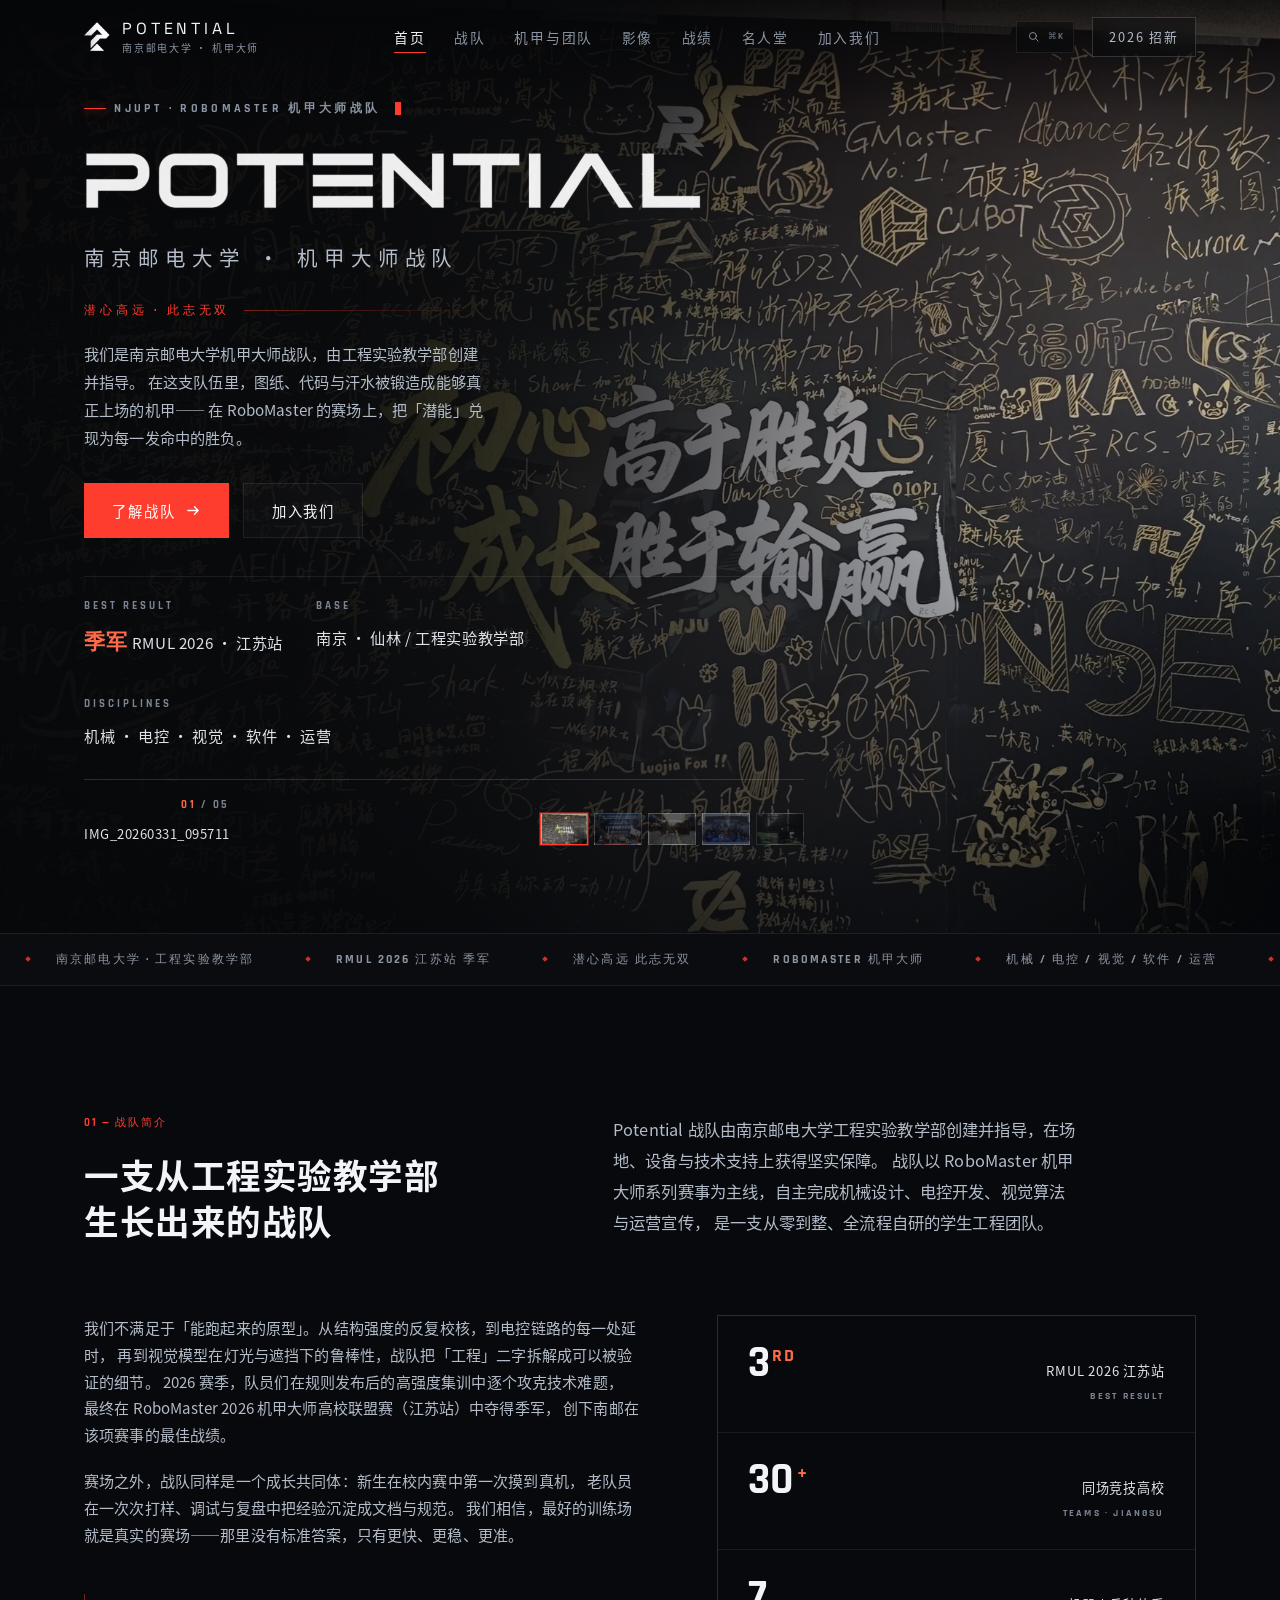
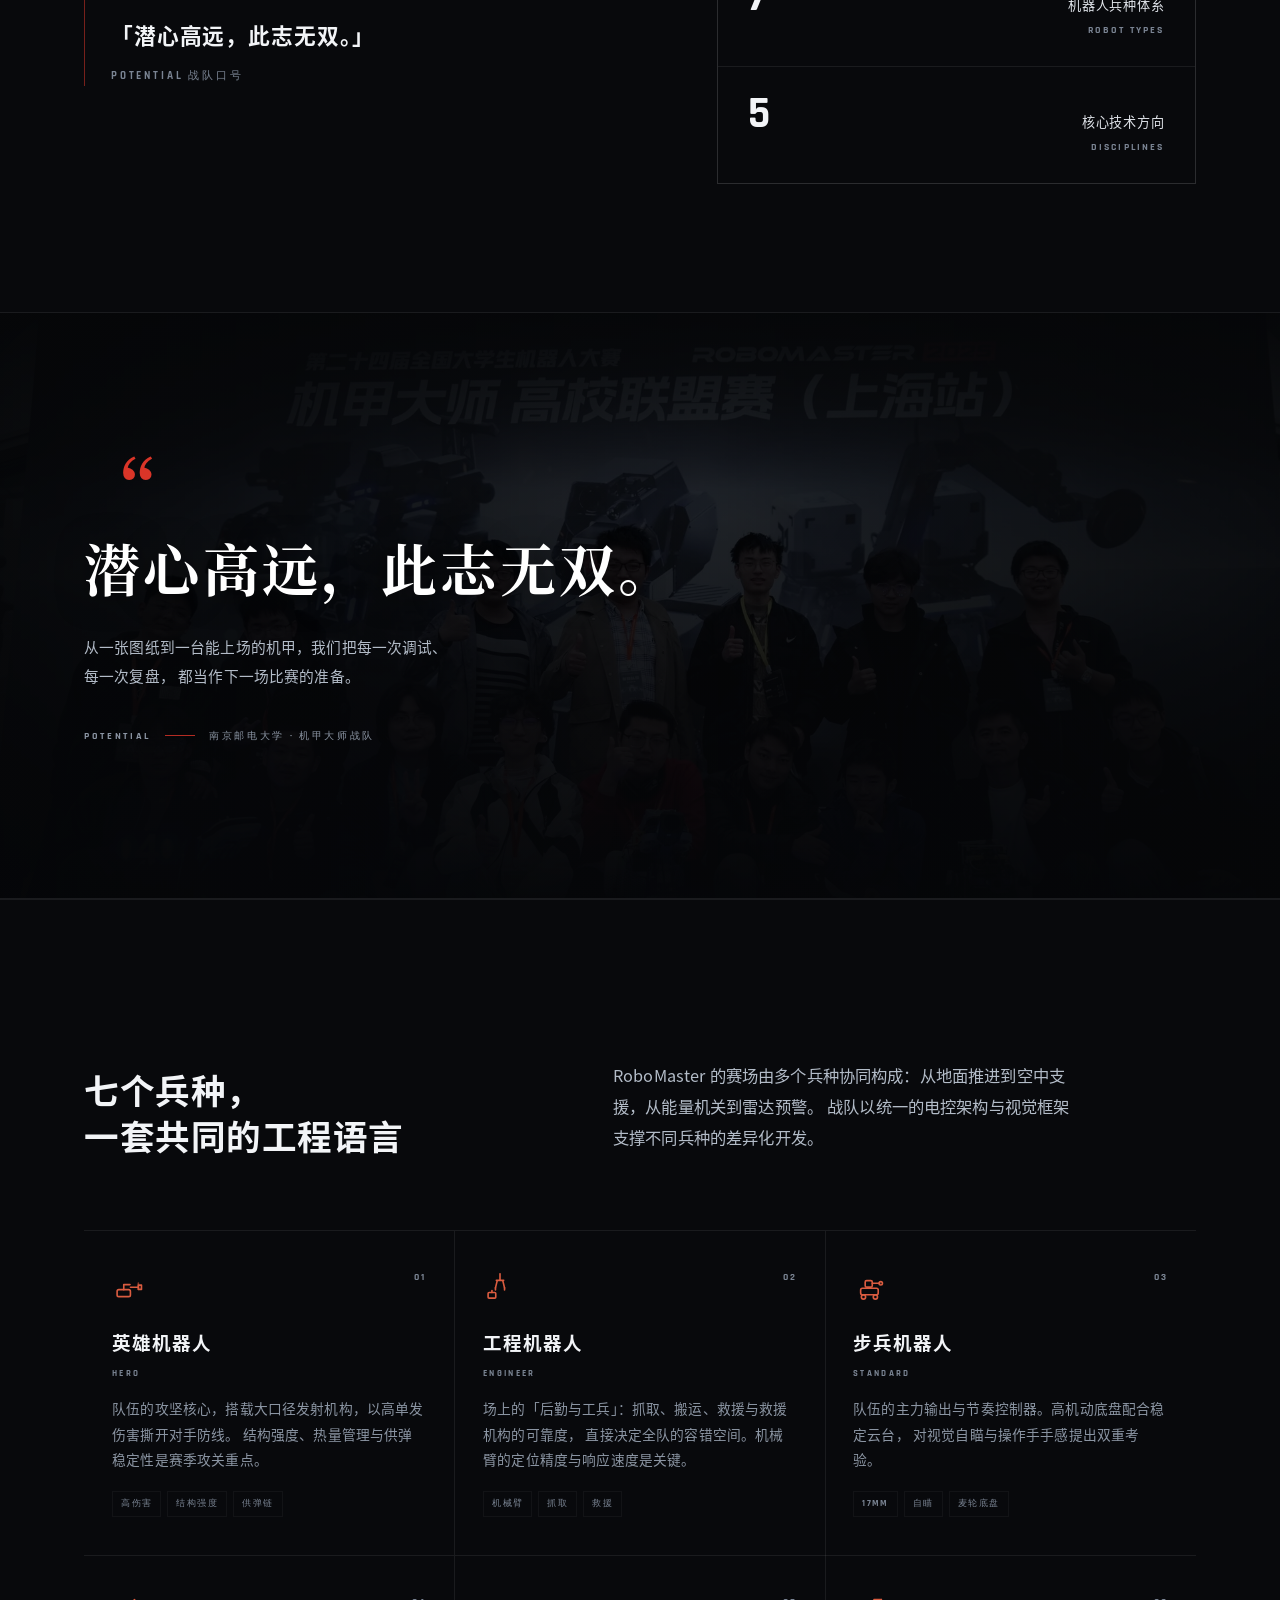
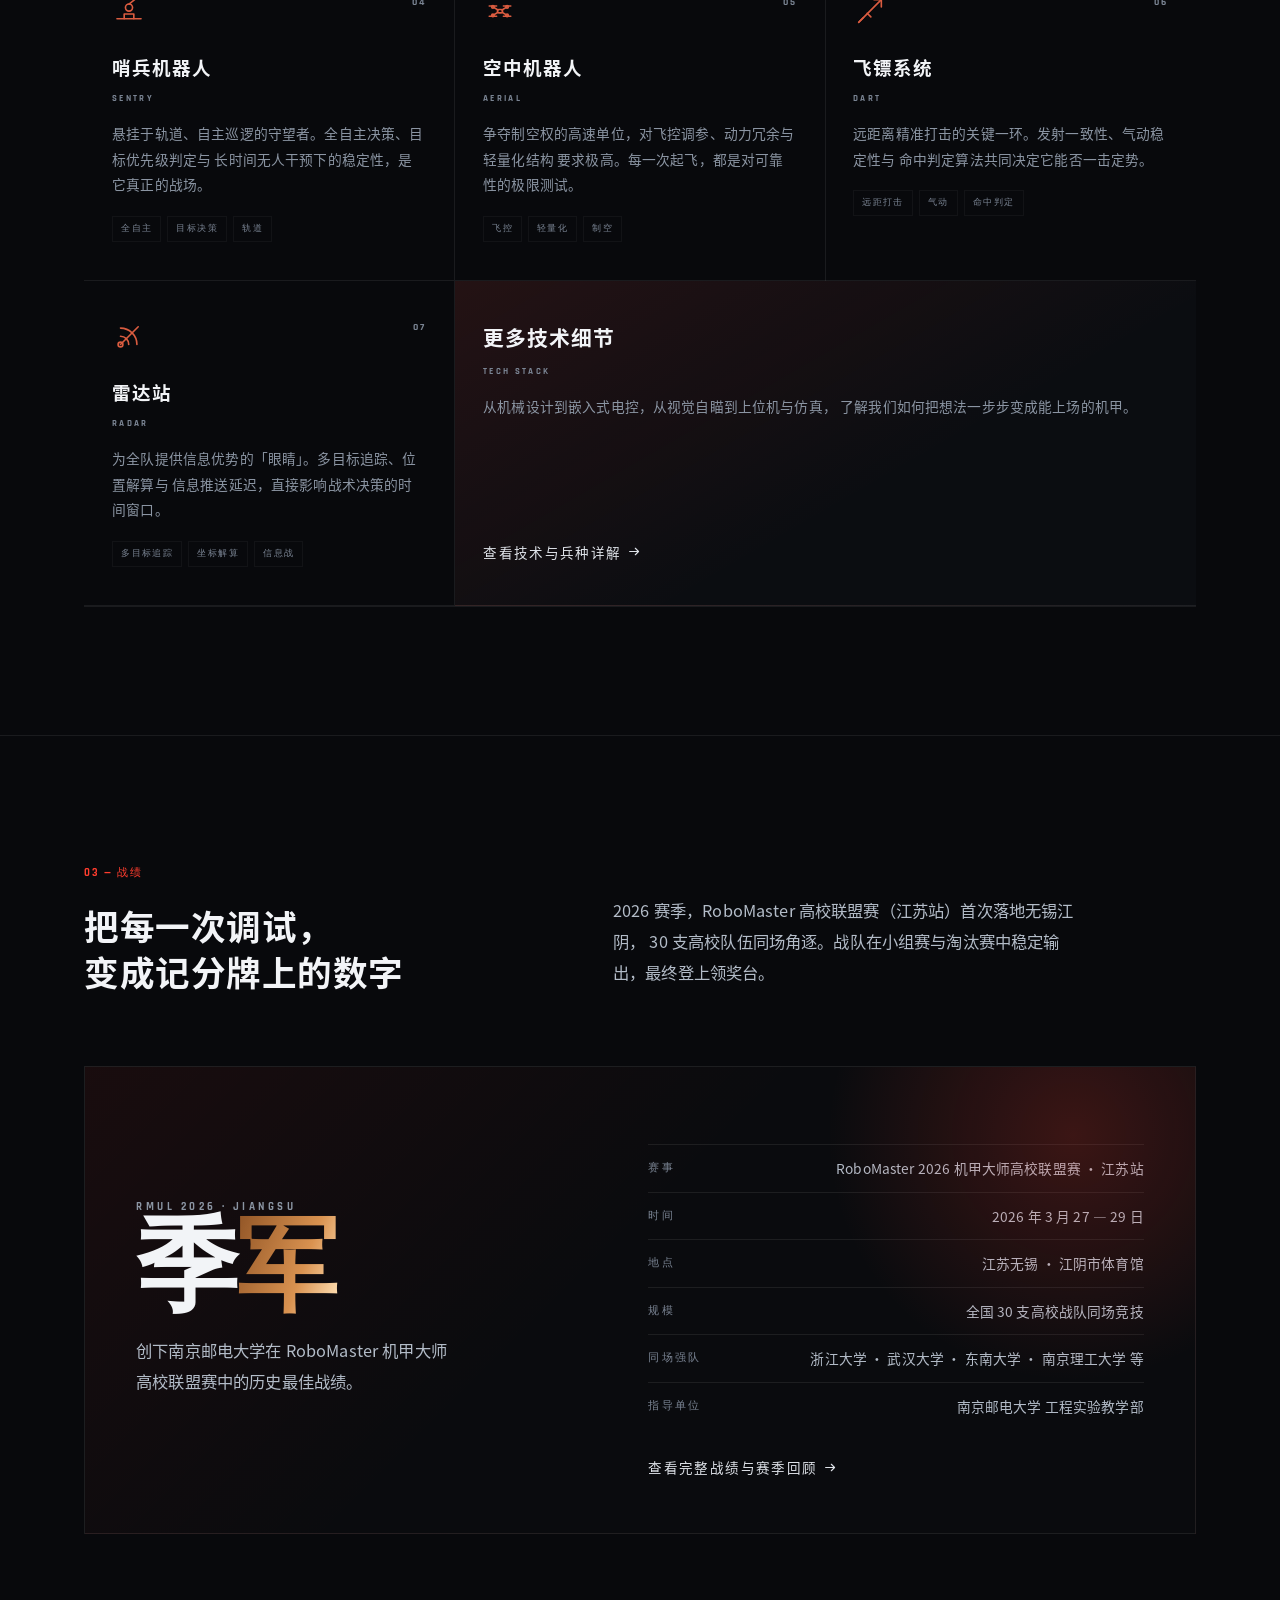
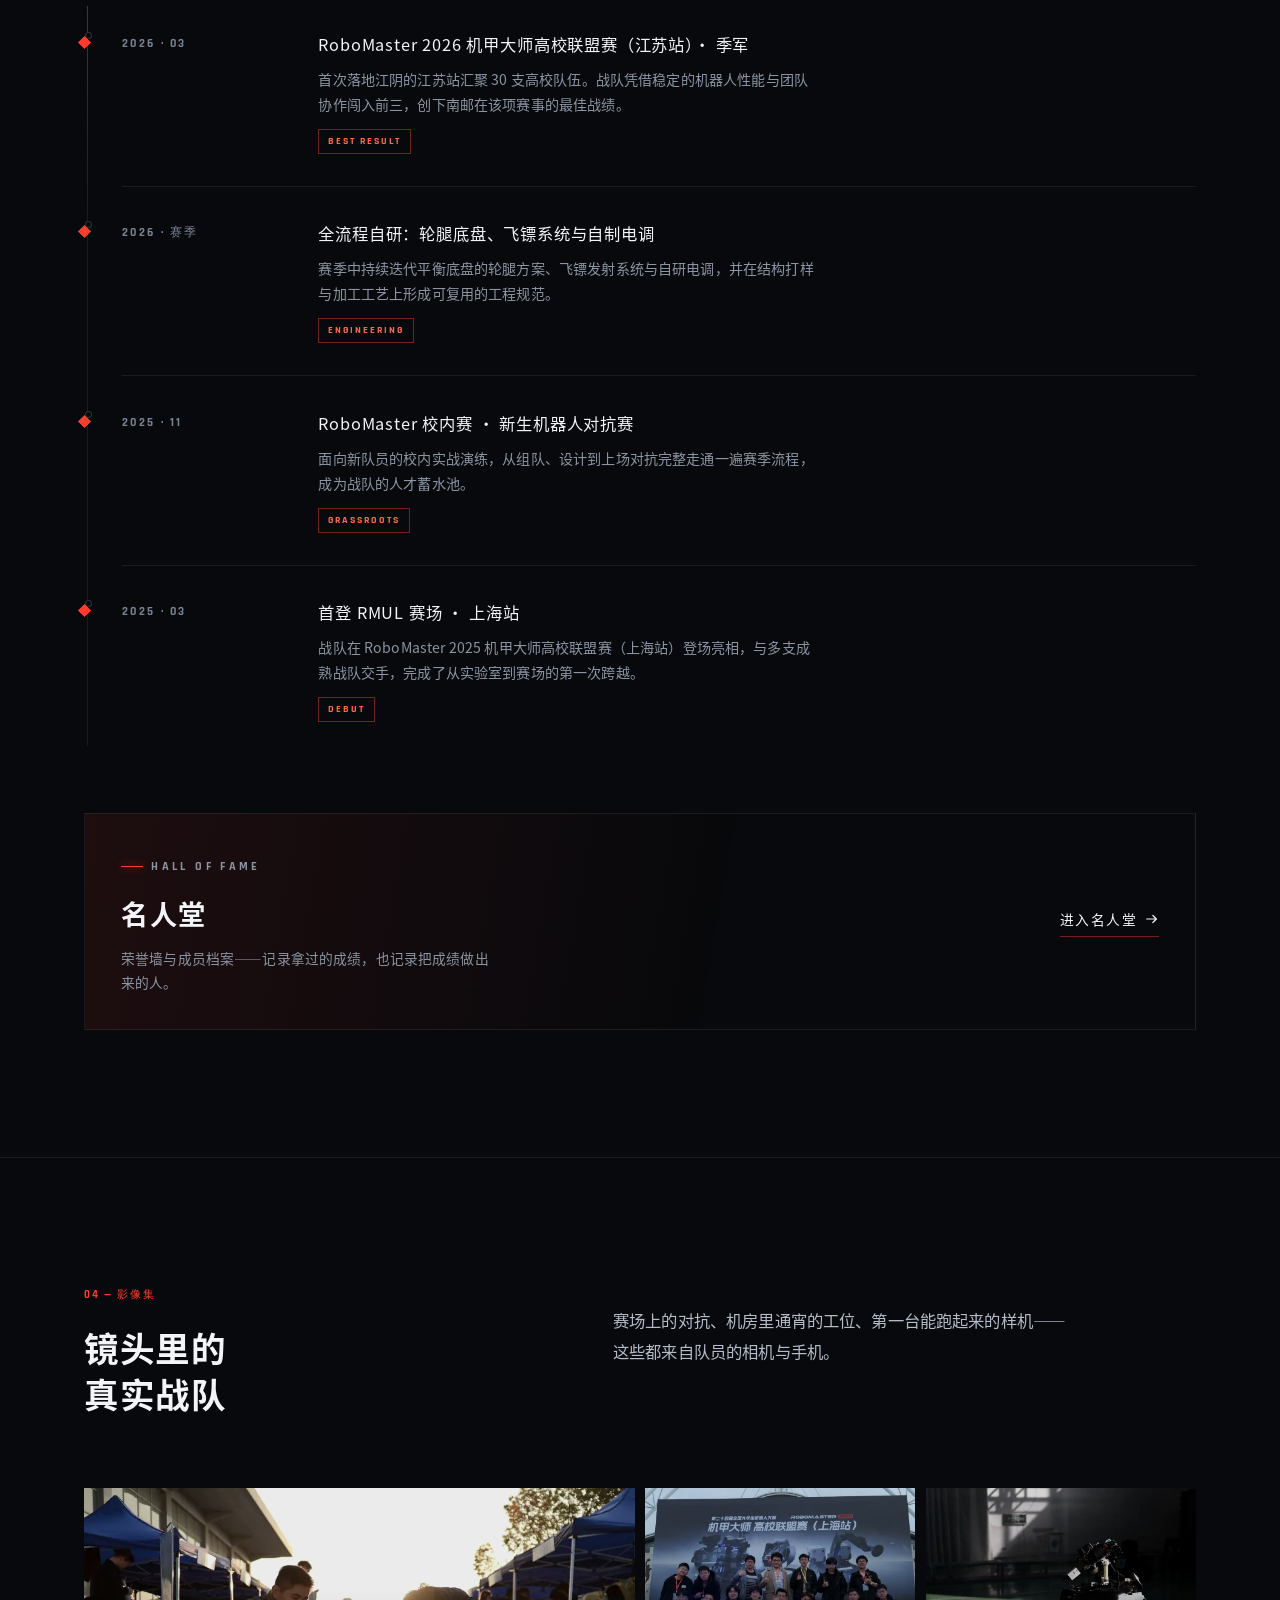
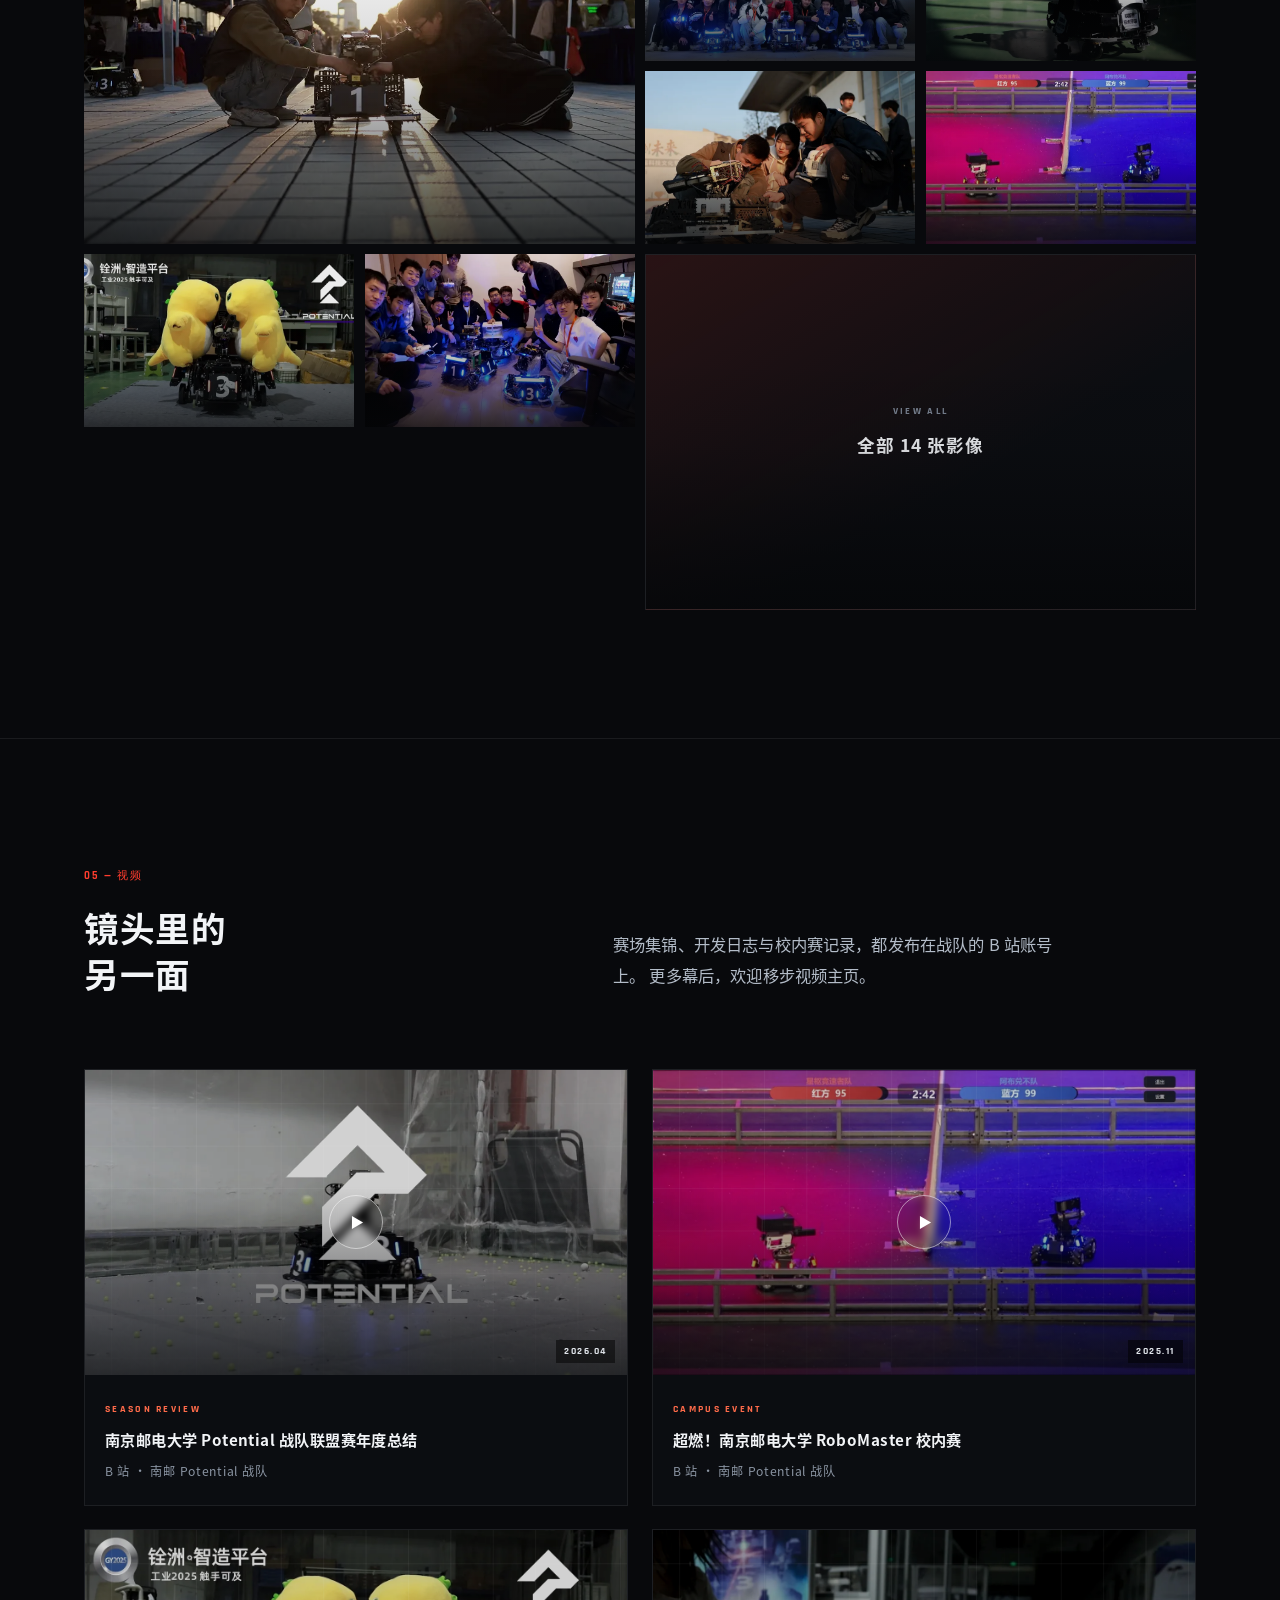
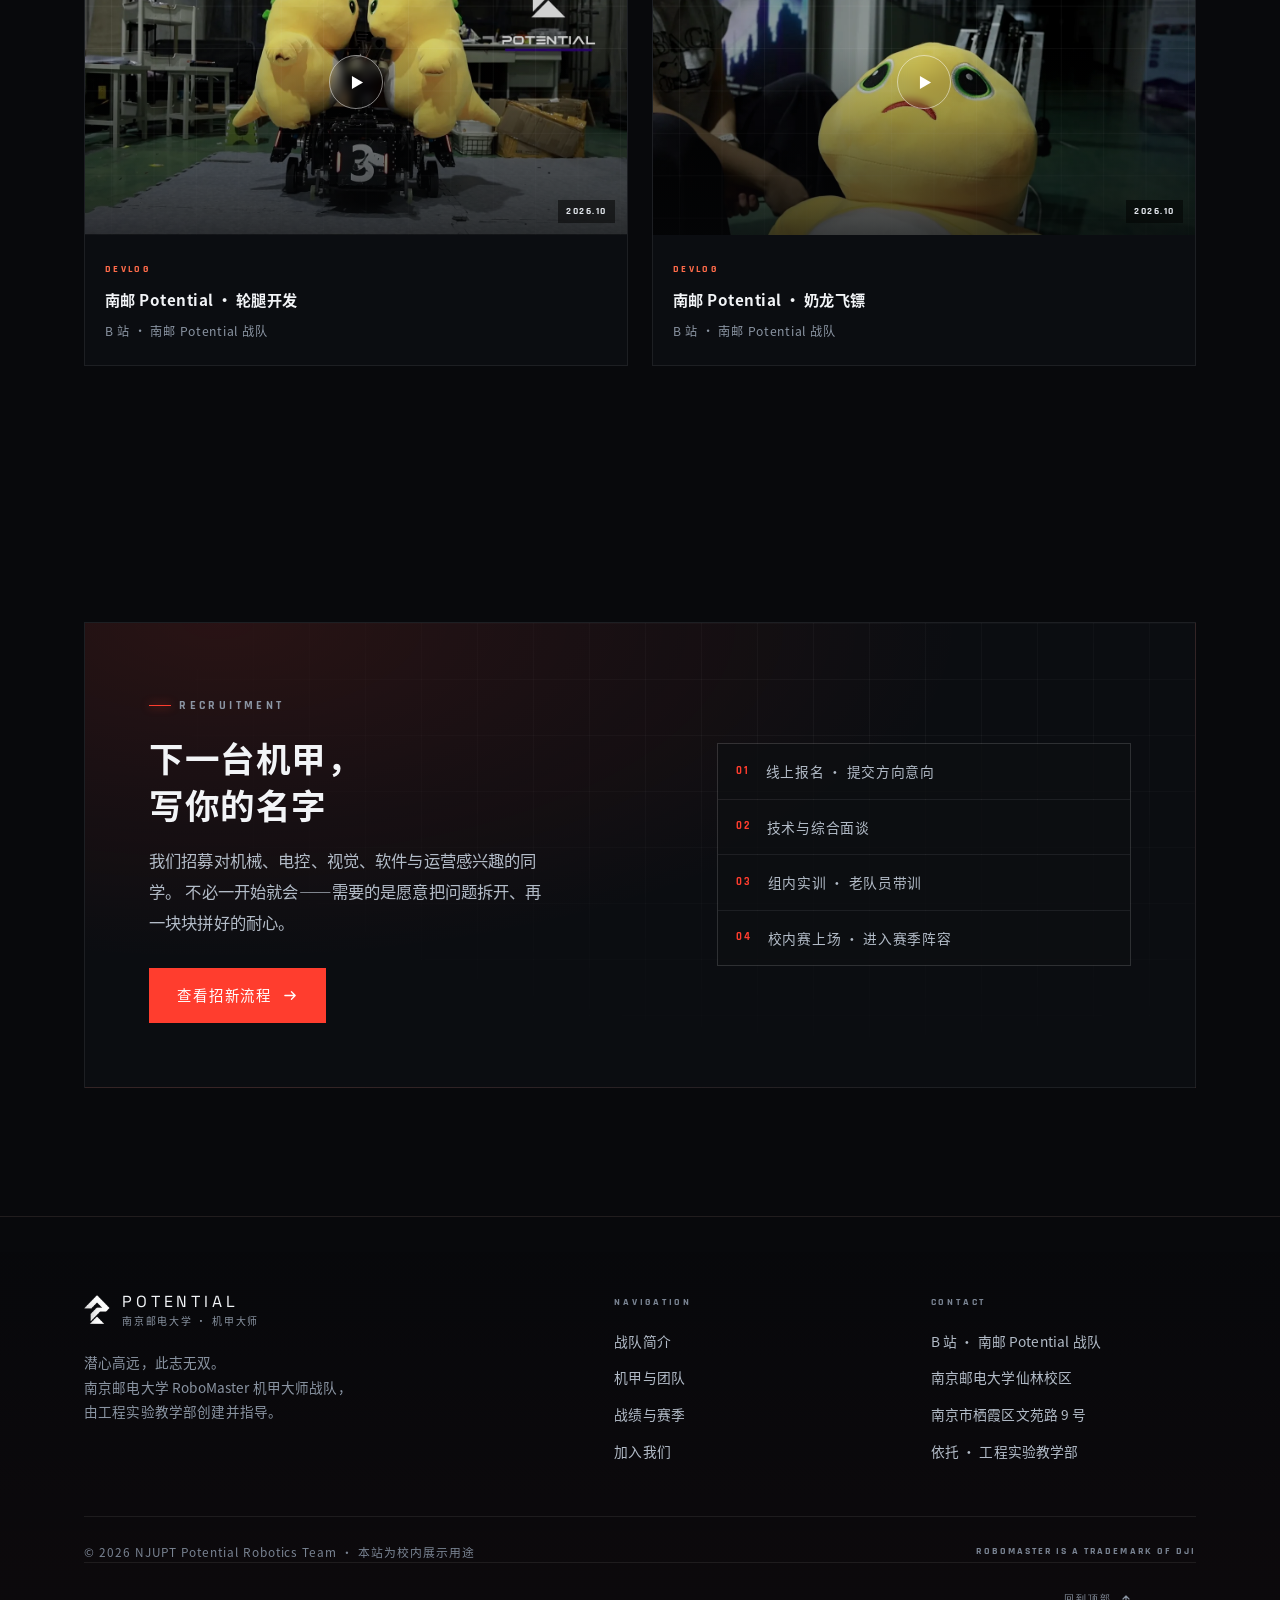
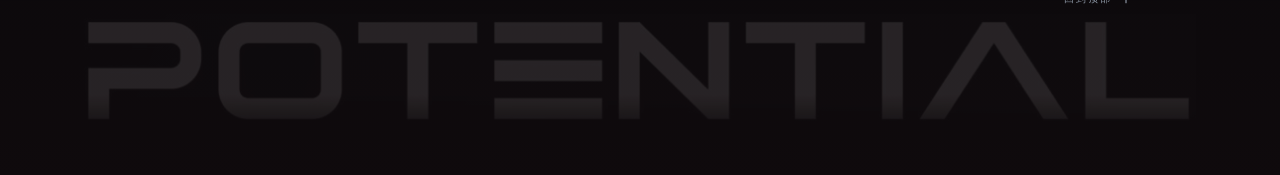
==== commit fcc35671: "feat(hall): HD portrait member cards and split lead card; 1200x1500 avatar pipeline" ====
--- a/index.html
+++ b/index.html
@@ -26,7 +26,7 @@
 <link rel="preload" href="assets/fonts/noto-sans-sc-400.woff2" as="font" type="font/woff2" crossorigin />
 <link rel="preload" href="assets/fonts/grotesk-latin.woff2" as="font" type="font/woff2" crossorigin />
 <link rel="stylesheet" href="assets/css/style.css?v=4" />
-<link rel="stylesheet" href="assets/css/motion.css?v=1" />
+<link rel="stylesheet" href="assets/css/motion.css?v=3" />
 </head>
 <body>
 <a class="skip-link" href="#main">跳到主要内容</a>
--- a/assets/css/motion.css
+++ b/assets/css/motion.css
@@ -110,3 +110,35 @@
 @keyframes icon-draw{from{stroke-dashoffset:60}to{stroke-dashoffset:0}}
 .card:hover .card__icon svg *{stroke-dasharray:60;animation:icon-draw 1s ease-out both}
 }
+
+/* ---------- hall of fame: HD portrait member cards ---------- */
+.member-grid{display:grid;grid-template-columns:repeat(auto-fill,minmax(min(100%,300px),1fr));gap:clamp(14px,2vw,28px);background:none;border:0}
+.fm{position:relative;isolation:isolate;overflow:hidden;background:var(--ink-700);border:1px solid rgba(217,180,90,.3);box-shadow:0 30px 70px -40px rgba(0,0,0,.95);transition:border-color .5s,transform .7s var(--ease-out)}
+.fm:hover{border-color:rgba(243,217,138,.75);transform:translateY(-4px)}
+.fm__photo{position:relative;aspect-ratio:4/5;overflow:hidden;background:linear-gradient(140deg,rgba(217,180,90,.2),rgba(255,255,255,.03))}
+.fm__photo img{position:absolute;inset:0;width:100%;height:100%;object-fit:cover;filter:saturate(.95) contrast(1.05);transition:transform 1.4s var(--ease-out)}
+.fm:hover .fm__photo img{transform:scale(1.05)}
+.fm__init{position:absolute;inset:0;display:grid;place-items:center;font-size:7rem;font-weight:900;color:rgba(243,217,138,.5)}
+.fm__photo::after{content:"";position:absolute;inset:0;pointer-events:none;background:linear-gradient(to top,rgba(5,6,8,.96) 0%,rgba(5,6,8,.55) 34%,transparent 64%)}
+.fm::before{content:"";position:absolute;inset:0;z-index:4;pointer-events:none;background:linear-gradient(105deg,transparent 38%,rgba(255,241,184,.2) 50%,transparent 62%);transform:translateX(-120%);transition:transform 1.2s var(--ease-out)}
+.fm:hover::before{transform:translateX(120%)}
+.fm::after{content:"";position:absolute;inset:10px;z-index:3;pointer-events:none;border:1px solid rgba(243,217,138,.18);transition:border-color .5s,inset .5s var(--ease-out)}
+.fm:hover::after{border-color:rgba(243,217,138,.55);inset:6px}
+.fm__body{position:absolute;inset:auto 0 0 0;z-index:2;padding:clamp(18px,2vw,28px)}
+.fm__role{font-family:var(--font-num);font-size:.68rem;letter-spacing:.24em;text-transform:uppercase;color:#e9c872}
+.fm__name{margin-top:8px;font-size:clamp(1.6rem,2.4vw,2.2rem);font-weight:900;line-height:1.15;letter-spacing:.04em;background:linear-gradient(110deg,#d9b45a,#fff3c4 45%,#d9b45a);-webkit-background-clip:text;background-clip:text;color:transparent;-webkit-text-fill-color:transparent;width:fit-content}
+.fm__note{margin-top:8px;font-size:.84rem;color:var(--txt-300)}
+.fm__chips{display:flex;flex-wrap:wrap;gap:6px;margin-top:12px}
+.fm__chip{font-family:var(--font-num);font-size:.58rem;letter-spacing:.14em;text-transform:uppercase;color:#e9c872;border:1px solid rgba(217,180,90,.4);padding:3px 8px}
+@media(min-width:900px){.fm--lead{grid-column:span 2}.fm--lead .fm__photo{aspect-ratio:16/10}}
+
+/* hall lead card: split layout */
+@media(min-width:900px){
+.fm--lead{grid-column:1/-1;display:grid;grid-template-columns:minmax(0,460px) minmax(0,1fr)}
+.fm--lead .fm__photo{aspect-ratio:4/5}
+.fm--lead .fm__photo::after{background:linear-gradient(to right,transparent 55%,rgba(5,6,8,.92))}
+.fm--lead .fm__body{position:relative;inset:auto;display:flex;flex-direction:column;justify-content:center;padding:clamp(32px,4.5vw,72px)}
+.fm--lead .fm__name{font-size:clamp(2.8rem,5.2vw,4.6rem)}
+.fm--lead .fm__role{font-size:.8rem}
+.fm--lead .fm__note{font-size:1rem;max-width:36ch}
+}
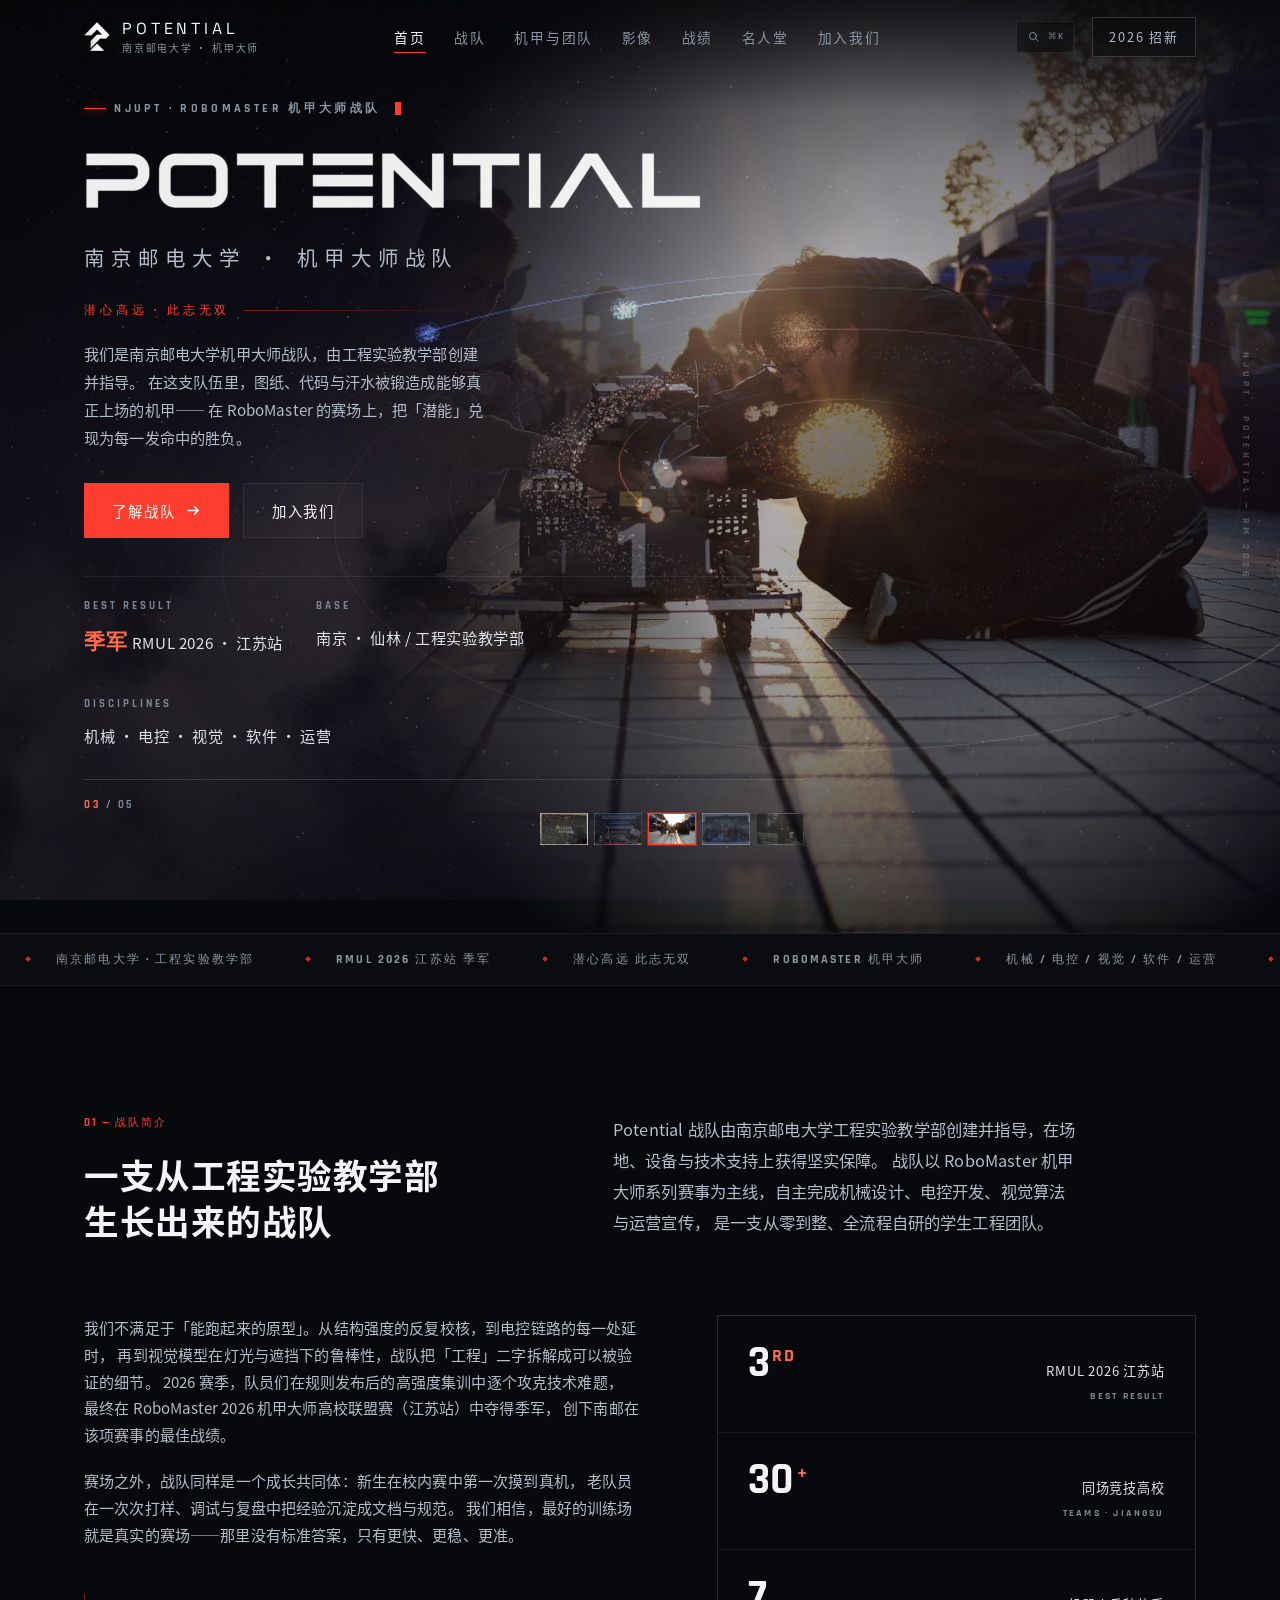
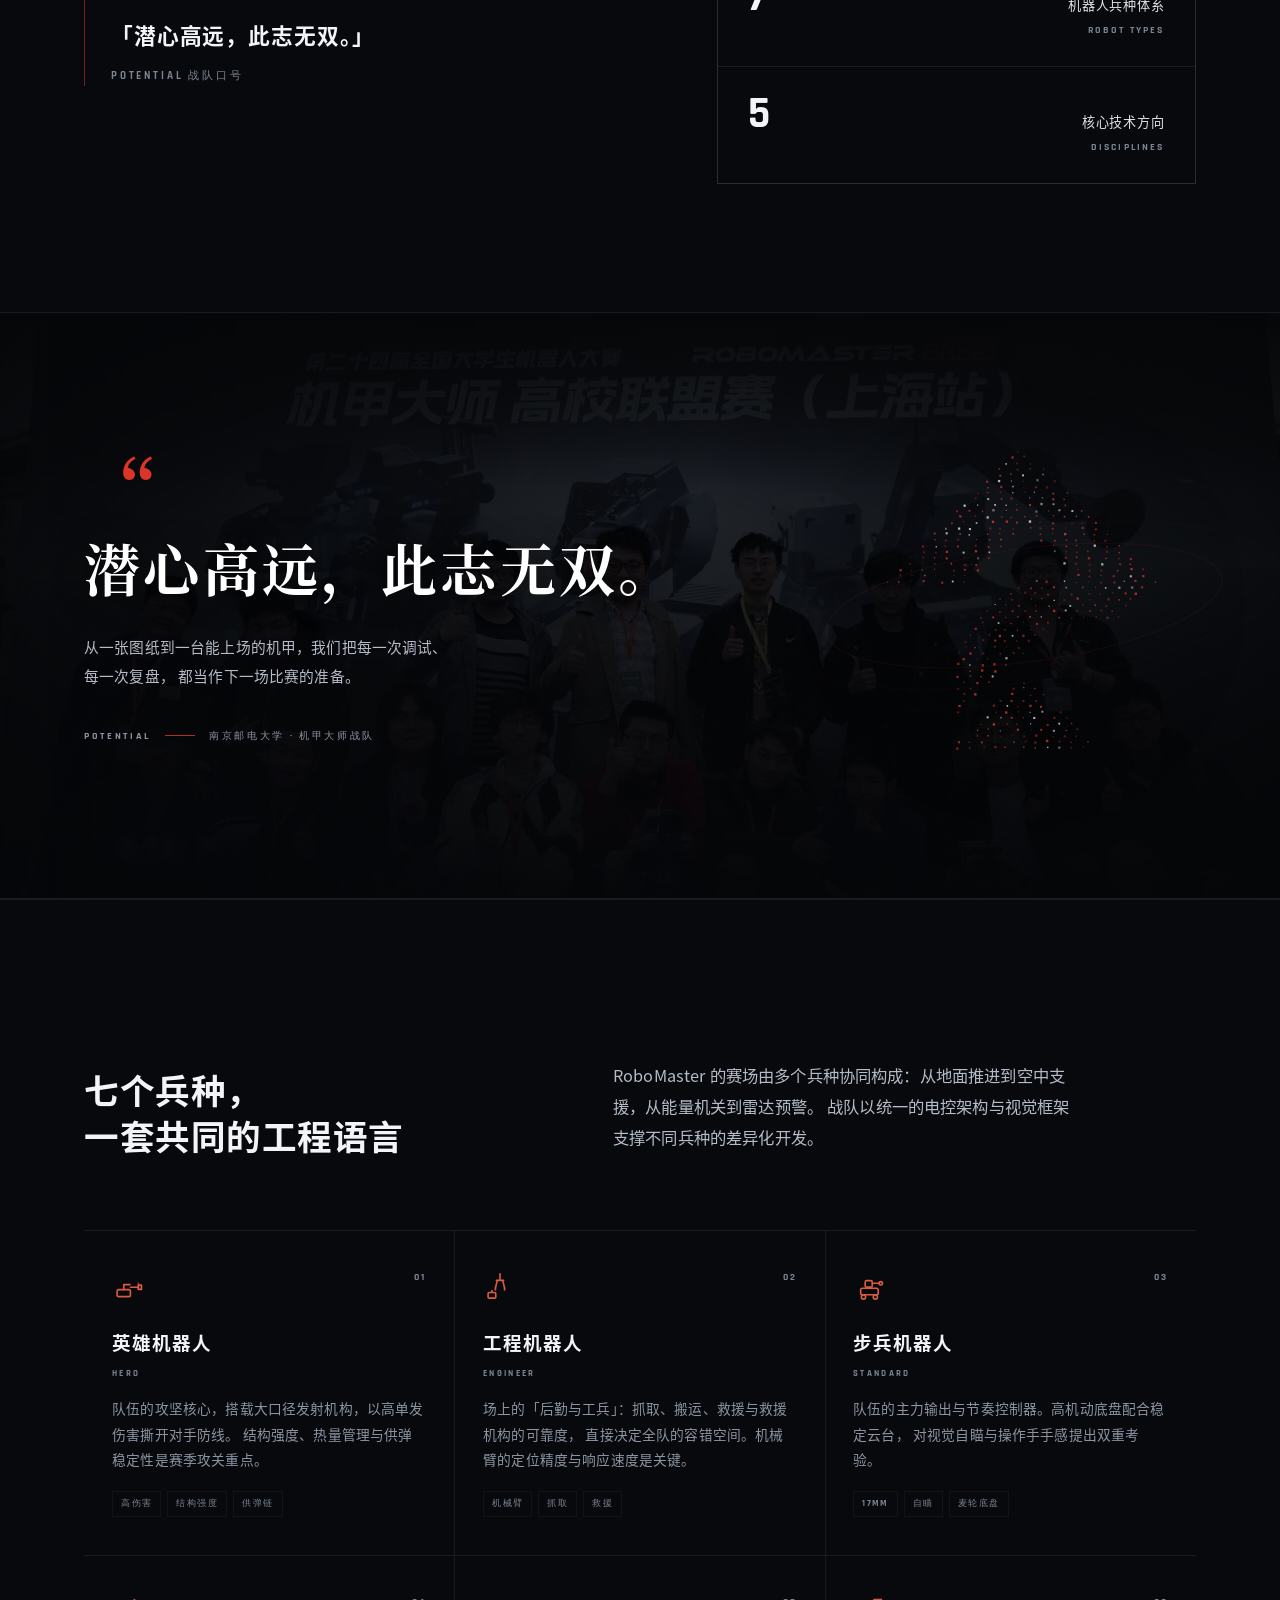
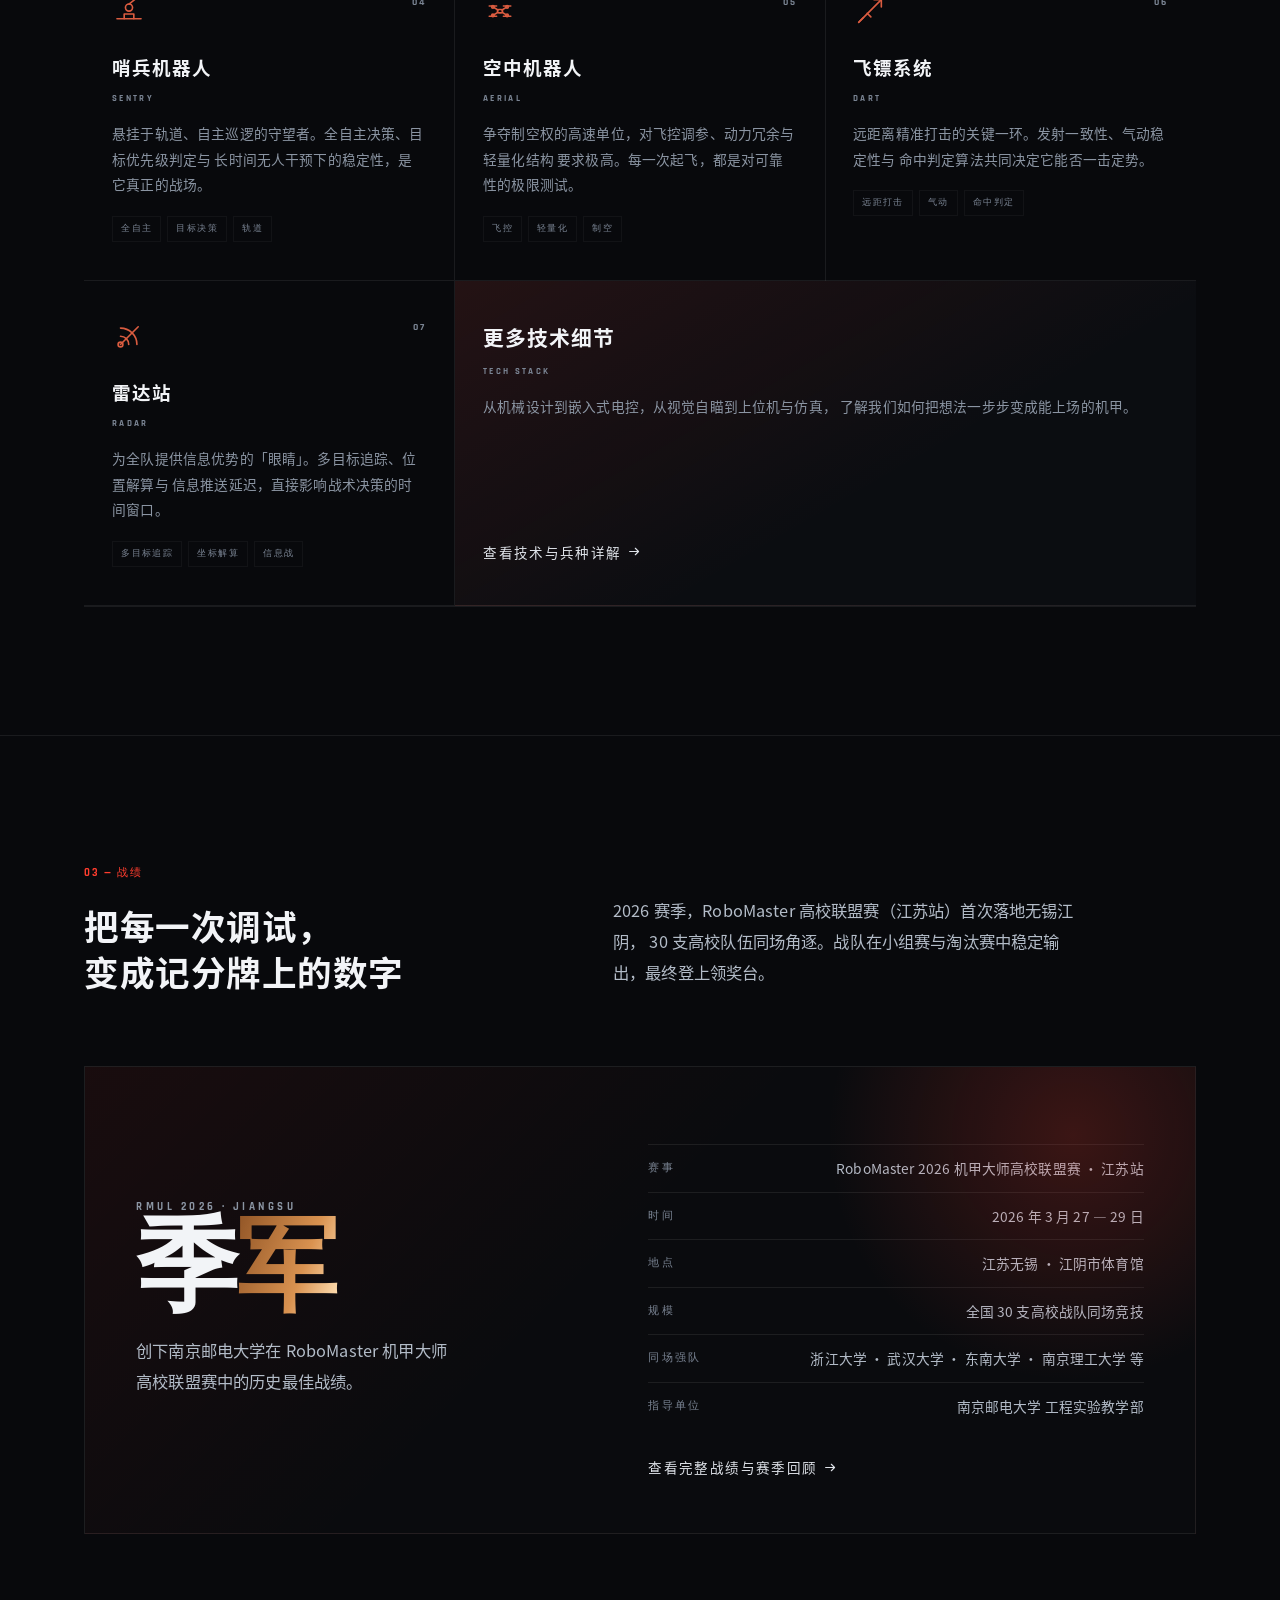
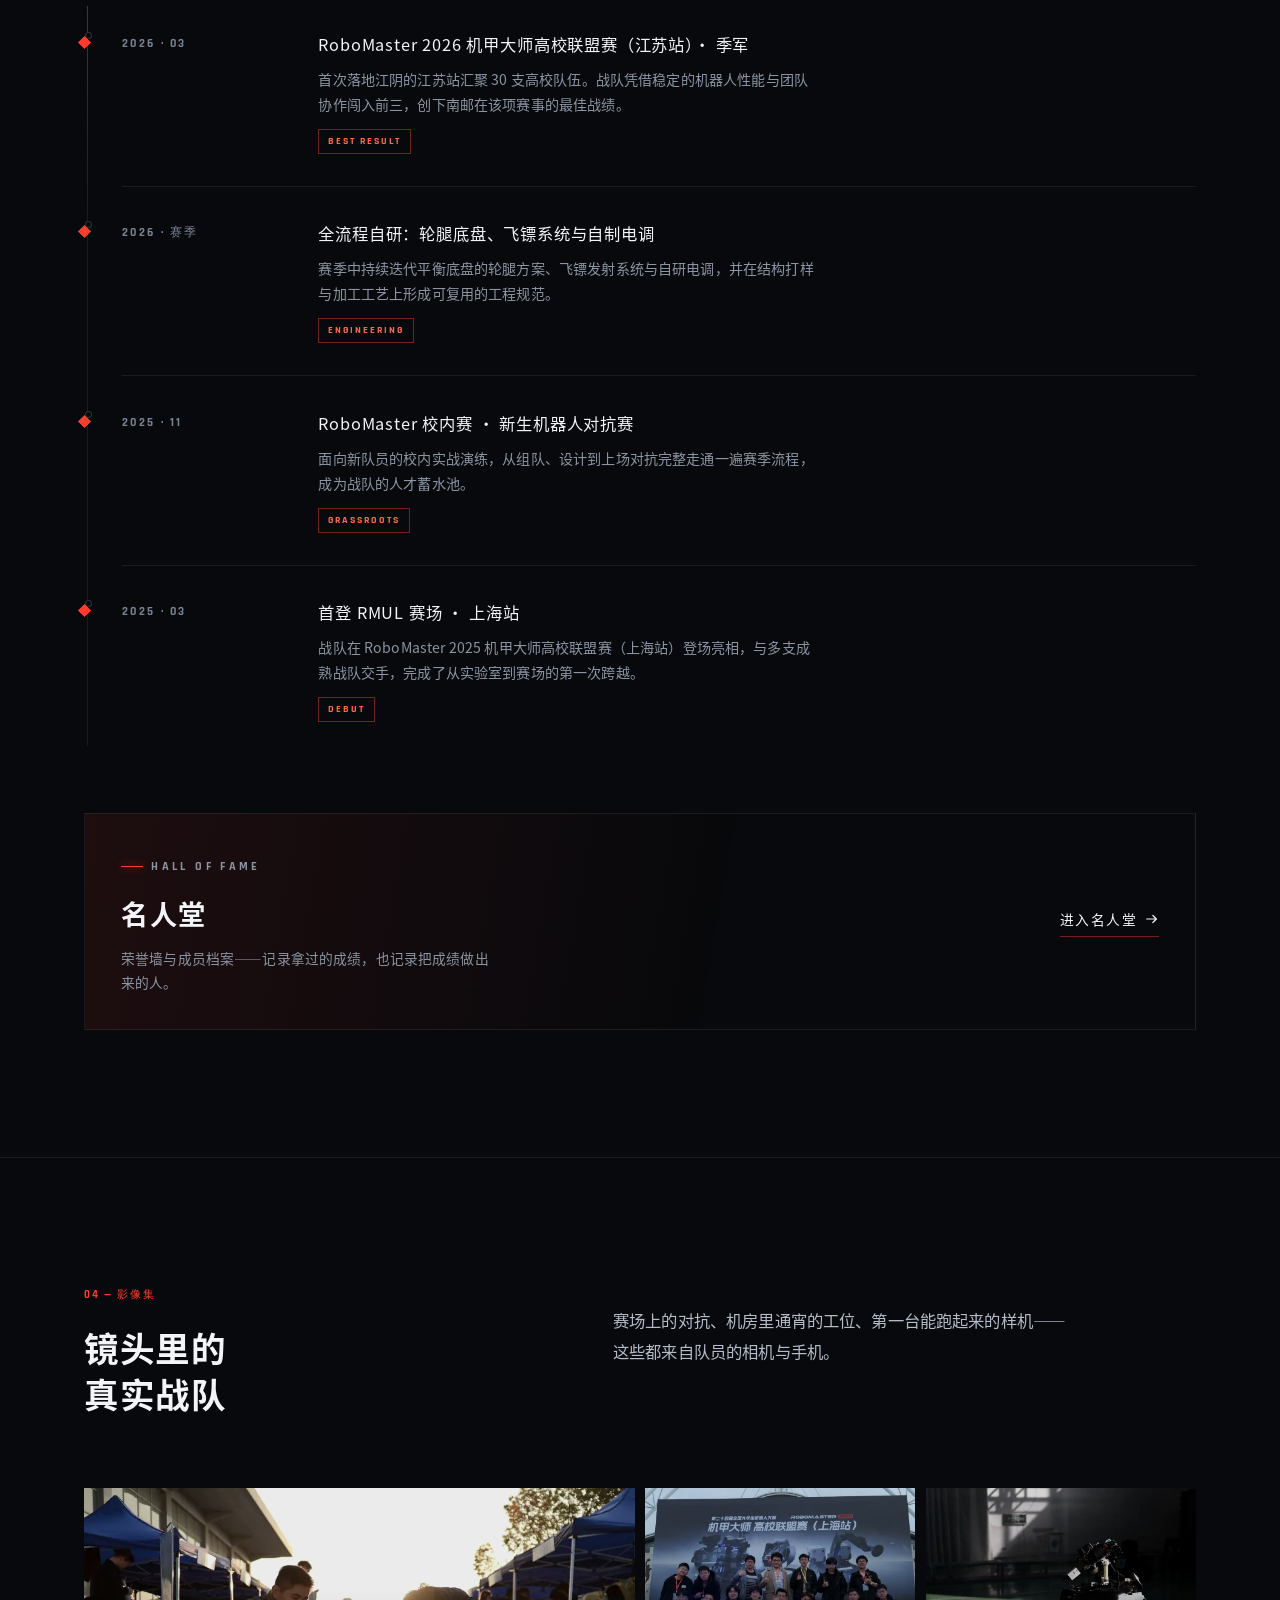
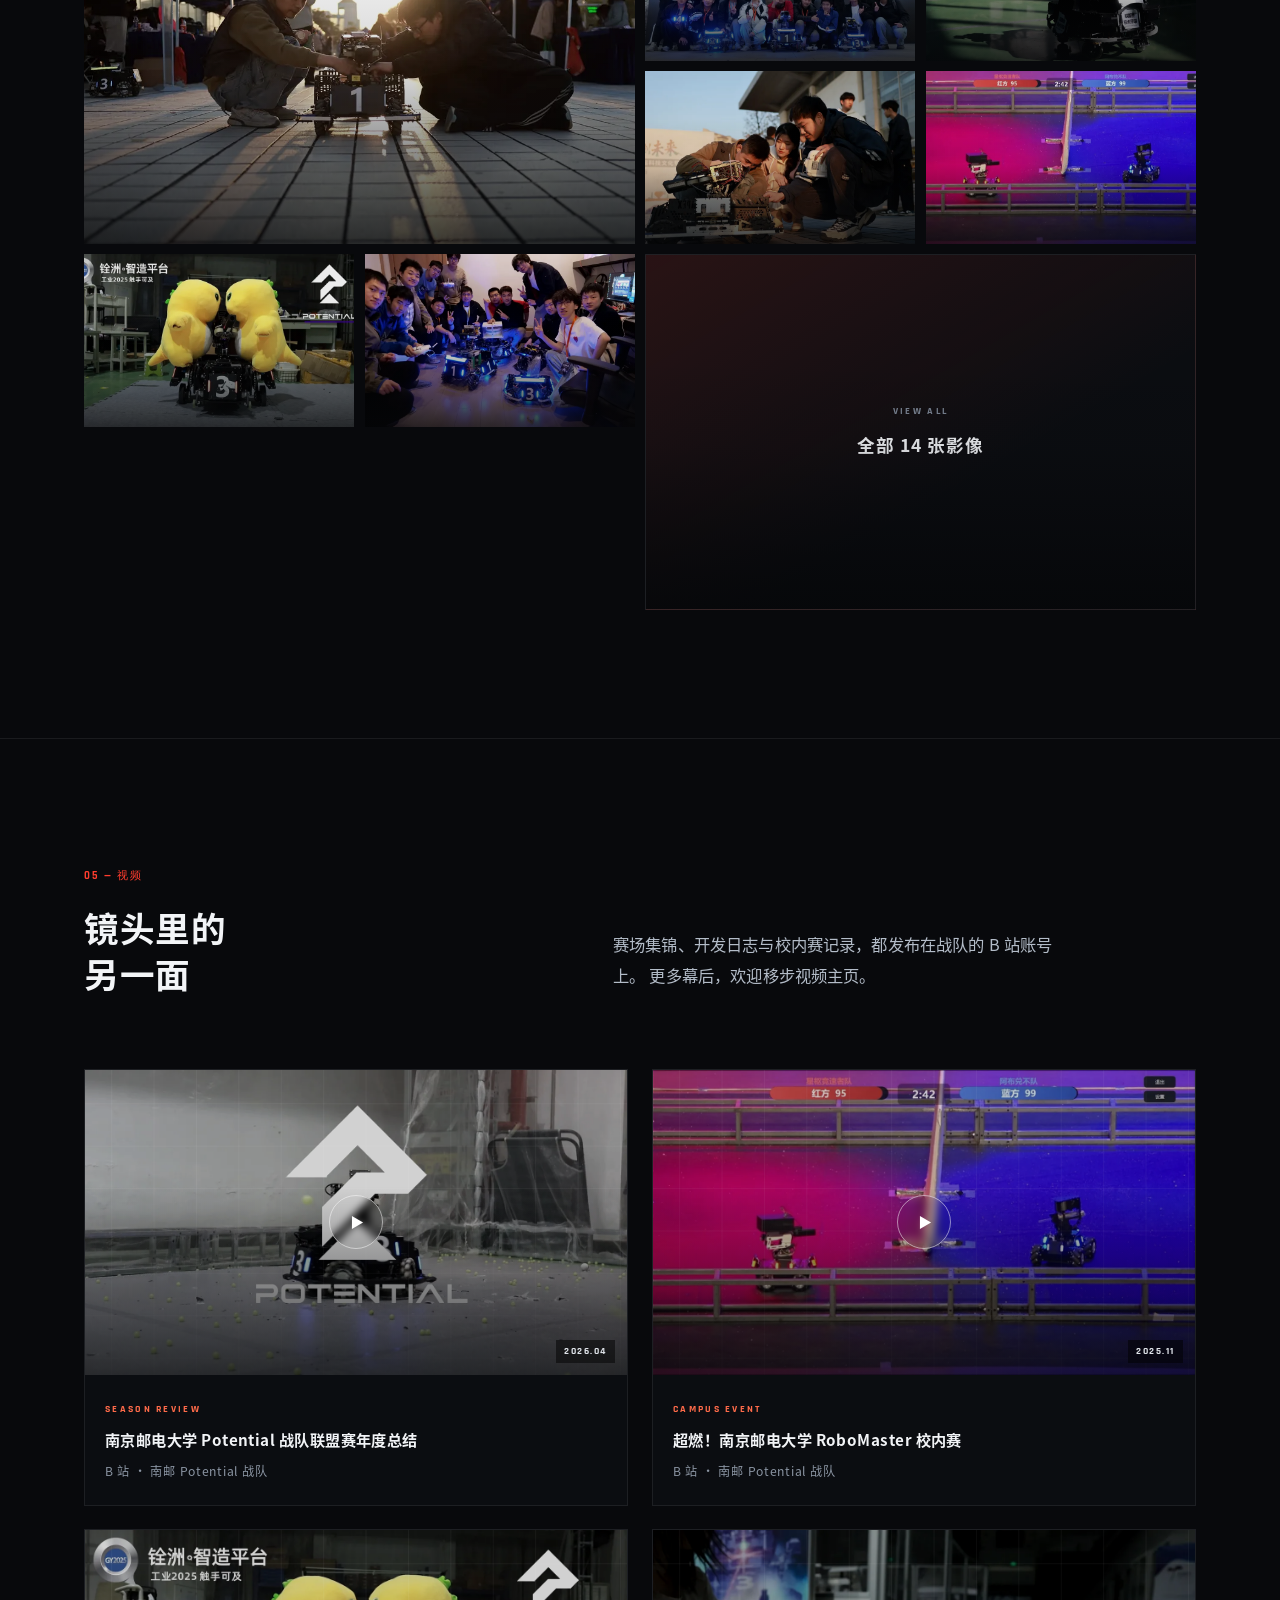
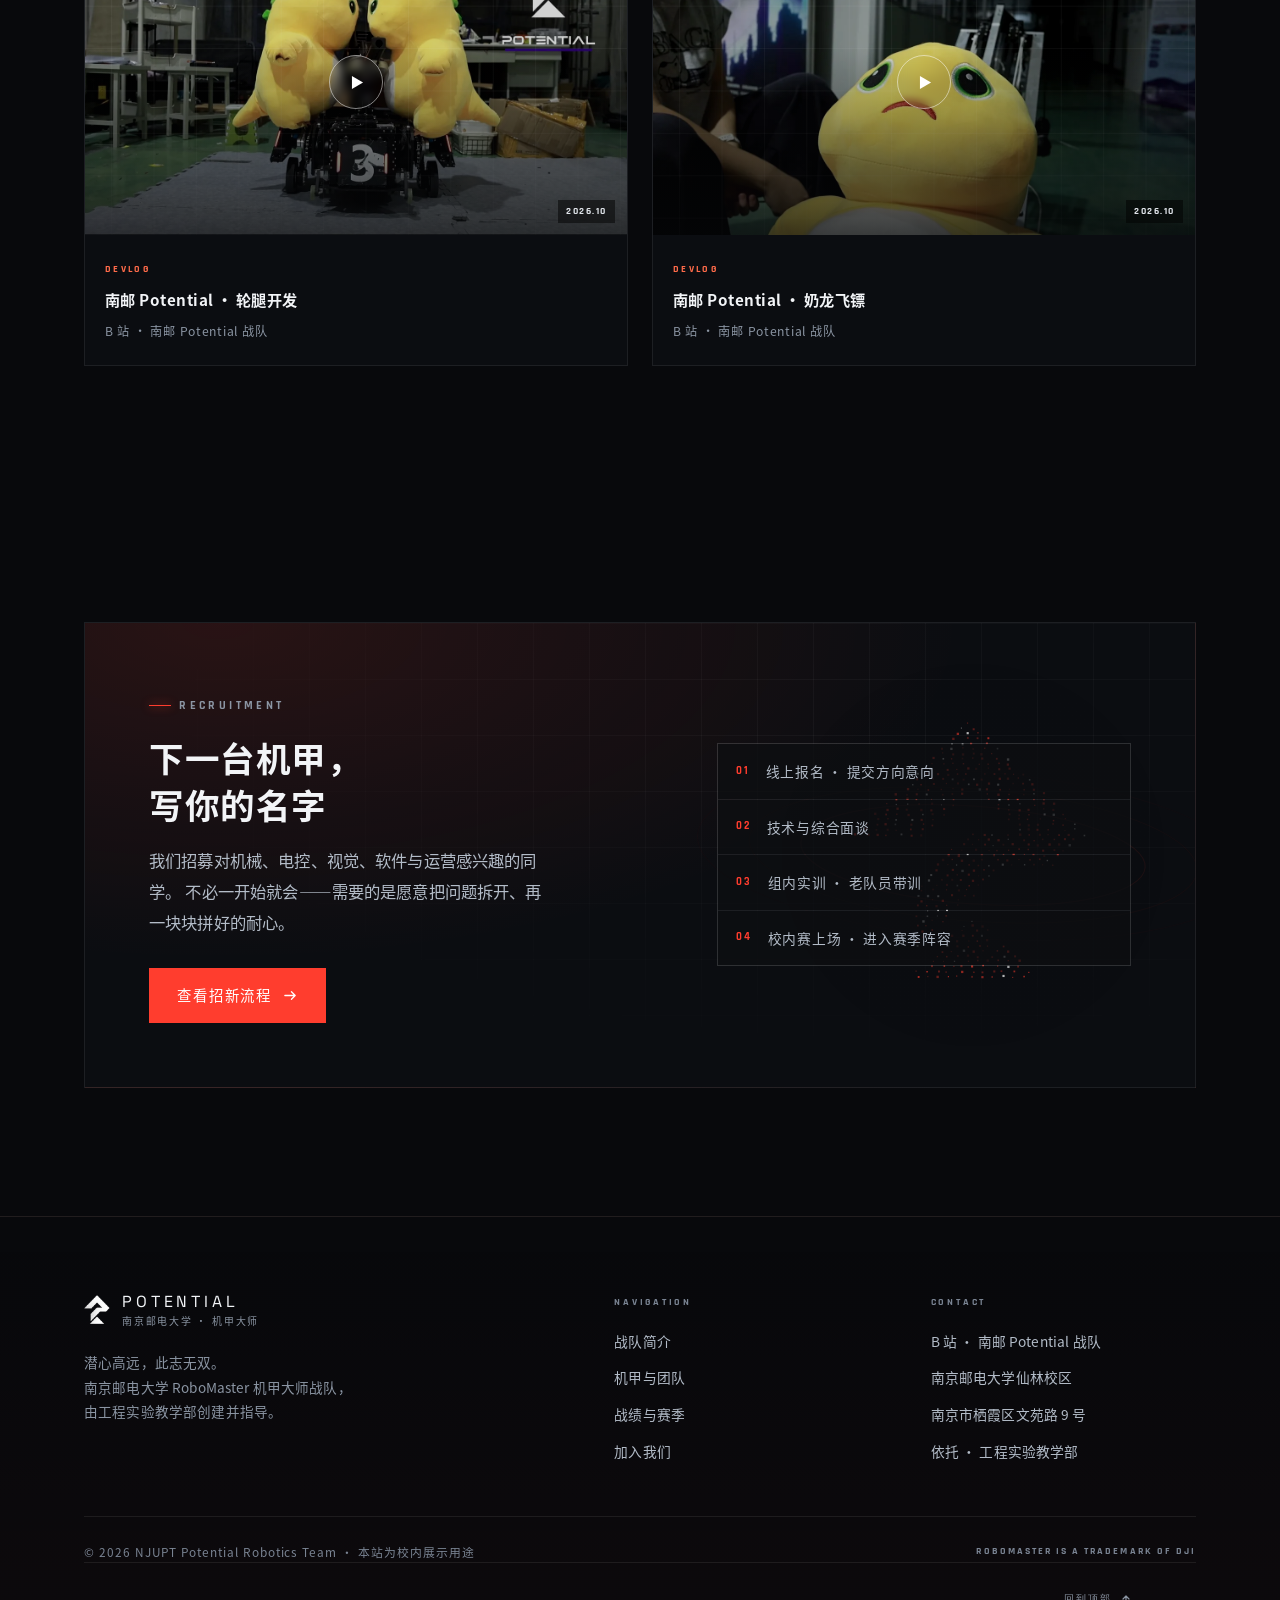
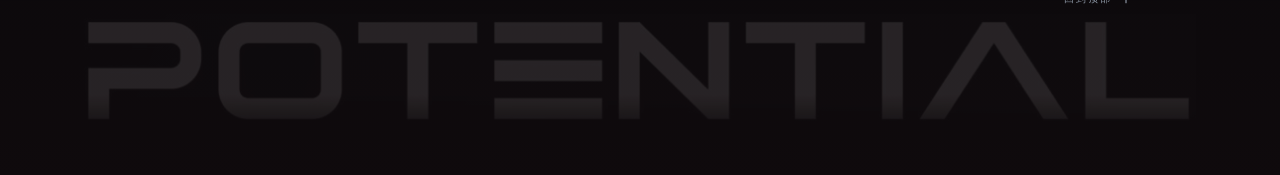
==== commit 2279df7e: "wip: flowfx/gargantua/endurance 动效资源入库，构建脚本排除 admin-content" ====
--- a/index.html
+++ b/index.html
@@ -26,10 +26,10 @@
 <link rel="preload" href="assets/fonts/noto-sans-sc-400.woff2" as="font" type="font/woff2" crossorigin />
 <link rel="preload" href="assets/fonts/grotesk-latin.woff2" as="font" type="font/woff2" crossorigin />
 <link rel="stylesheet" href="assets/css/style.css?v=4" />
-<link rel="stylesheet" href="assets/css/motion.css?v=3" />
+<link rel="stylesheet" href="assets/css/motion.css?v=8" />
 </head>
 <body>
-<a class="skip-link" href="#main">跳到主要内容</a>
+<a class="skip-link" href="#main" data-cms="index.1">跳到主要内容</a>
 <div class="scroll-bar" aria-hidden="true"></div>
 
 <header class="site-header">
@@ -38,25 +38,25 @@
       <a class="brand" href="index.html" aria-label="POTENTIAL 战队首页">
         <img class="brand__mark" src="assets/img/logo-mark.png" alt="" width="26" height="29" />
         <span class="brand__text">
-          <span class="brand__name">Potential</span>
-          <span class="brand__sub">南京邮电大学 · 机甲大师</span>
+          <span class="brand__name" data-cms="site.1">Potential</span>
+          <span class="brand__sub" data-cms="site.2">南京邮电大学 · 机甲大师</span>
         </span>
       </a>
       <ul class="nav__links">
-        <li><a class="nav__link" href="index.html" aria-current="page">首页</a></li>
-        <li><a class="nav__link" href="about.html">战队</a></li>
-        <li><a class="nav__link" href="robots.html">机甲与团队</a></li>
-        <li><a class="nav__link" href="gallery.html">影像</a></li>
-        <li><a class="nav__link" href="results.html">战绩</a></li>
-        <li><a class="nav__link" href="hall.html">名人堂</a></li>
-        <li><a class="nav__link" href="join.html">加入我们</a></li>
+        <li><a class="nav__link" href="index.html" aria-current="page" data-cms="site.3">首页</a></li>
+        <li><a class="nav__link" href="about.html" data-cms="site.4">战队</a></li>
+        <li><a class="nav__link" href="robots.html" data-cms="site.5">机甲与团队</a></li>
+        <li><a class="nav__link" href="gallery.html" data-cms="site.6">影像</a></li>
+        <li><a class="nav__link" href="results.html" data-cms="site.7">战绩</a></li>
+        <li><a class="nav__link" href="hall.html" data-cms="site.8">名人堂</a></li>
+        <li><a class="nav__link" href="join.html" data-cms="site.9">加入我们</a></li>
       </ul>
       <div class="nav__end">
         <button class="nav__search" type="button" onclick="PotentialSearch.open()" aria-label="快速跳转">
           <svg viewBox="0 0 24 24" aria-hidden="true"><circle cx="11" cy="11" r="6.4"/><path d="M16 16l4.4 4.4"/></svg>
           <kbd>⌘K</kbd>
         </button>
-        <a class="nav__cta" href="join.html">2026 招新</a>
+        <a class="nav__cta" href="join.html" data-cms="site.10">2026 招新</a>
         <button class="nav__toggle" type="button" aria-label="打开菜单" aria-expanded="false"><span></span></button>
       </div>
     </nav>
@@ -64,13 +64,13 @@
 </header>
 
 <div class="nav__drawer" aria-label="移动端导航">
-  <a href="index.html"><span>首页</span><span>01</span></a>
-  <a href="about.html"><span>战队</span><span>02</span></a>
-  <a href="robots.html"><span>机甲与团队</span><span>03</span></a>
-  <a href="gallery.html"><span>影像</span><span>04</span></a>
-  <a href="results.html"><span>战绩</span><span>05</span></a>
-  <a href="hall.html"><span>名人堂</span><span>06</span></a>
-  <a href="join.html"><span>加入我们</span><span>07</span></a>
+  <a href="index.html"><span data-cms="site.11">首页</span><span>01</span></a>
+  <a href="about.html"><span data-cms="site.12">战队</span><span>02</span></a>
+  <a href="robots.html"><span data-cms="site.13">机甲与团队</span><span>03</span></a>
+  <a href="gallery.html"><span data-cms="site.14">影像</span><span>04</span></a>
+  <a href="results.html"><span data-cms="site.15">战绩</span><span>05</span></a>
+  <a href="hall.html"><span data-cms="site.16">名人堂</span><span>06</span></a>
+  <a href="join.html"><span data-cms="site.17">加入我们</span><span>07</span></a>
 </div>
 
 <div class="page">
@@ -88,42 +88,42 @@
     <div class="wrap">
       <div class="hero__inner">
         <div class="hero__copy">
-          <p class="eyebrow hero__eyebrow">NJUPT · RoboMaster 机甲大师战队</p>
+          <p class="eyebrow hero__eyebrow" data-cms="index.2">NJUPT · RoboMaster 机甲大师战队</p>
           <div class="hero__title">
             <h1 class="hero__logo">
               <img src="assets/img/logo-word-2x.png" alt="POTENTIAL" width="2240" height="260" />
-              <span class="sr-only">POTENTIAL · 南京邮电大学机甲大师战队</span>
+              <span class="sr-only" data-cms="index.3">POTENTIAL · 南京邮电大学机甲大师战队</span>
             </h1>
-            <span class="hero__cn">南京邮电大学 · 机甲大师战队</span>
+            <span class="hero__cn" data-cms="index.4">南京邮电大学 · 机甲大师战队</span>
           </div>
           <div class="hero__rule">
-            <span class="hero__rule-tag">潜心高远 · 此志无双</span>
+            <span class="hero__rule-tag" data-cms="index.5">潜心高远 · 此志无双</span>
             <span class="hero__rule-line"></span>
           </div>
-          <p class="hero__desc">
+          <p class="hero__desc" data-cms="index.6">
             我们是南京邮电大学机甲大师战队，由工程实验教学部创建并指导。
             在这支队伍里，图纸、代码与汗水被锻造成能够真正上场的机甲——
             在 RoboMaster 的赛场上，把「潜能」兑现为每一发命中的胜负。
           </p>
           <div class="hero__actions">
-            <a class="btn btn--primary" href="about.html">
+            <a class="btn btn--primary" href="about.html" data-cms="index.7">
               了解战队
               <svg class="arrow" viewBox="0 0 16 16" fill="none" aria-hidden="true"><path d="M2 8h11M9 4l4 4-4 4" stroke="currentColor" stroke-width="1.4" stroke-linecap="round" stroke-linejoin="round"/></svg>
             </a>
-            <a class="btn btn--ghost" href="join.html">加入我们</a>
+            <a class="btn btn--ghost" href="join.html" data-cms="index.8">加入我们</a>
           </div>
           <dl class="hero__meta">
             <div class="hero__meta-item">
-              <dt>Best Result</dt>
-              <dd><b>季军</b>RMUL 2026 · 江苏站</dd>
+              <dt data-cms="index.9">Best Result</dt>
+              <dd><b data-cms="index.10">季军</b>RMUL 2026 · 江苏站</dd>
             </div>
             <div class="hero__meta-item">
-              <dt>Base</dt>
-              <dd>南京 · 仙林 / 工程实验教学部</dd>
+              <dt data-cms="index.11">Base</dt>
+              <dd data-cms="index.12">南京 · 仙林 / 工程实验教学部</dd>
             </div>
             <div class="hero__meta-item">
-              <dt>Disciplines</dt>
-              <dd>机械 · 电控 · 视觉 · 软件 · 运营</dd>
+              <dt data-cms="index.13">Disciplines</dt>
+              <dd data-cms="index.14">机械 · 电控 · 视觉 · 软件 · 运营</dd>
             </div>
           </dl>
 
@@ -287,11 +287,11 @@
     <div class="wrap">
       <div class="sec-head">
         <div>
-          <span class="sec-head__index" data-reveal>01 — 战队简介</span>
-          <h2 class="h2" data-reveal data-reveal-delay="80">一支从工程实验教学部<br />生长出来的战队</h2>
+          <span class="sec-head__index" data-reveal data-cms="index.15">01 — 战队简介</span>
+          <h2 class="h2" data-reveal data-reveal-delay="80" data-cms="index.16">一支从工程实验教学部<br />生长出来的战队</h2>
         </div>
         <div class="sec-head__right">
-          <p class="lead" data-reveal data-reveal-delay="160">
+          <p class="lead" data-reveal data-reveal-delay="160" data-cms="index.17">
             Potential 战队由南京邮电大学工程实验教学部创建并指导，在场地、设备与技术支持上获得坚实保障。
             战队以 RoboMaster 机甲大师系列赛事为主线，自主完成机械设计、电控开发、视觉算法与运营宣传，
             是一支从零到整、全流程自研的学生工程团队。
@@ -301,40 +301,40 @@
 
       <div class="about-grid">
         <div class="about-copy">
-          <p data-reveal>
+          <p data-reveal data-cms="index.18">
             我们不满足于「能跑起来的原型」。从结构强度的反复校核，到电控链路的每一处延时，
             再到视觉模型在灯光与遮挡下的鲁棒性，战队把「工程」二字拆解成可以被验证的细节。
             2026 赛季，队员们在规则发布后的高强度集训中逐个攻克技术难题，
             最终在 RoboMaster 2026 机甲大师高校联盟赛（江苏站）中夺得季军，
             创下南邮在该项赛事的最佳战绩。
           </p>
-          <p data-reveal data-reveal-delay="60">
+          <p data-reveal data-reveal-delay="60" data-cms="index.19">
             赛场之外，战队同样是一个成长共同体：新生在校内赛中第一次摸到真机，
             老队员在一次次打样、调试与复盘中把经验沉淀成文档与规范。
             我们相信，最好的训练场就是真实的赛场——那里没有标准答案，只有更快、更稳、更准。
           </p>
           <blockquote class="quote" data-reveal data-reveal-delay="120">
-            <p>「潜心高远，此志无双。」</p>
-            <cite>Potential 战队口号</cite>
+            <p data-cms="index.20">「潜心高远，此志无双。」</p>
+            <cite data-cms="index.21">Potential 战队口号</cite>
           </blockquote>
         </div>
 
         <div class="stat-list" data-reveal data-reveal-delay="120">
           <div class="stat">
             <div class="stat__num"><span data-count="3">3</span><sup>RD</sup></div>
-            <div class="stat__label"><b>RMUL 2026 江苏站</b><span>Best Result</span></div>
+            <div class="stat__label"><b data-cms="index.22">RMUL 2026 江苏站</b><span data-cms="index.23">Best Result</span></div>
           </div>
           <div class="stat">
             <div class="stat__num"><span data-count="30">30</span><sup>+</sup></div>
-            <div class="stat__label"><b>同场竞技高校</b><span>Teams · Jiangsu</span></div>
+            <div class="stat__label"><b data-cms="index.24">同场竞技高校</b><span data-cms="index.25">Teams · Jiangsu</span></div>
           </div>
           <div class="stat">
             <div class="stat__num"><span data-count="7">7</span></div>
-            <div class="stat__label"><b>机器人兵种体系</b><span>Robot Types</span></div>
+            <div class="stat__label"><b data-cms="index.26">机器人兵种体系</b><span data-cms="index.27">Robot Types</span></div>
           </div>
           <div class="stat">
             <div class="stat__num"><span data-count="5">5</span></div>
-            <div class="stat__label"><b>核心技术方向</b><span>Disciplines</span></div>
+            <div class="stat__label"><b data-cms="index.28">核心技术方向</b><span data-cms="index.29">Disciplines</span></div>
           </div>
         </div>
       </div>
@@ -348,13 +348,13 @@
     <div class="wrap">
       <div class="quote-band__inner">
         <p class="quote-band__mark" aria-hidden="true">“</p>
-        <p class="quote-band__text">潜心高远，此志无双。</p>
-        <p class="quote-band__sub">
+        <p class="quote-band__text" data-cms="index.30">潜心高远，此志无双。</p>
+        <p class="quote-band__sub" data-cms="index.31">
           从一张图纸到一台能上场的机甲，我们把每一次调试、每一次复盘，
           都当作下一场比赛的准备。
         </p>
         <div class="quote-band__meta">
-          <span>POTENTIAL</span><i></i><span>南京邮电大学 · 机甲大师战队</span>
+          <span data-cms="index.32">POTENTIAL</span><i></i><span data-cms="index.33">南京邮电大学 · 机甲大师战队</span>
         </div>
       </div>
     </div>
@@ -365,11 +365,11 @@
     <div class="wrap">
       <div class="sec-head">
         <div>
-          <span class="sec-head__index" data-reveal>02 — 机甲档案</span>
-          <h2 class="h2" data-reveal data-reveal-delay="80">七个兵种，<br />一套共同的工程语言</h2>
+          <span class="sec-head__index" data-reveal data-cms="index.34">02 — 机甲档案</span>
+          <h2 class="h2" data-reveal data-reveal-delay="80" data-cms="index.35">七个兵种，<br />一套共同的工程语言</h2>
         </div>
         <div class="sec-head__right">
-          <p class="lead" data-reveal data-reveal-delay="160">
+          <p class="lead" data-reveal data-reveal-delay="160" data-cms="index.36">
             RoboMaster 的赛场由多个兵种协同构成：从地面推进到空中支援，从能量机关到雷达预警。
             战队以统一的电控架构与视觉框架支撑不同兵种的差异化开发。
           </p>
@@ -383,13 +383,13 @@
           <div class="card__icon">
             <svg viewBox="0 0 24 24" aria-hidden="true"><rect x="3.6" y="14.6" width="9.4" height="4.9" rx="1.2"/><path d="M8.3 14.6V11h4.4"/><path d="M13 12.9h5.6"/><path d="M18.6 11.4h2.2v3h-2.2z"/><path d="M18.6 9.9v4.6" opacity=".6"/></svg>
           </div>
-          <h3 class="card__title">英雄机器人</h3>
-          <span class="card__en">Hero</span>
-          <p class="card__desc">
+          <h3 class="card__title" data-cms="index.37">英雄机器人</h3>
+          <span class="card__en" data-cms="index.38">Hero</span>
+          <p class="card__desc" data-cms="index.39">
             队伍的攻坚核心，搭载大口径发射机构，以高单发伤害撕开对手防线。
             结构强度、热量管理与供弹稳定性是赛季攻关重点。
           </p>
-          <div class="card__tags"><span class="tag">高伤害</span><span class="tag">结构强度</span><span class="tag">供弹链</span></div>
+          <div class="card__tags"><span class="tag" data-cms="index.40">高伤害</span><span class="tag" data-cms="index.41">结构强度</span><span class="tag" data-cms="index.42">供弹链</span></div>
         </article>
 
         <article class="card" data-reveal data-reveal-delay="70">
@@ -398,13 +398,13 @@
           <div class="card__icon">
             <svg viewBox="0 0 24 24" aria-hidden="true"><rect x="3.6" y="16.6" width="5.4" height="4" rx=".7"/><path d="M12 3.4v4.4"/><path d="M9.4 8h5.2"/><path d="M10 8.4 8.8 13.3M14 8.4l1.2 4.9"/><path d="M8.8 13.3v1.5M15.2 13.3v1.5"/><path d="M6.3 16.6v-1.4"/></svg>
           </div>
-          <h3 class="card__title">工程机器人</h3>
-          <span class="card__en">Engineer</span>
-          <p class="card__desc">
+          <h3 class="card__title" data-cms="index.43">工程机器人</h3>
+          <span class="card__en" data-cms="index.44">Engineer</span>
+          <p class="card__desc" data-cms="index.45">
             场上的「后勤与工兵」：抓取、搬运、救援与救援机构的可靠度，
             直接决定全队的容错空间。机械臂的定位精度与响应速度是关键。
           </p>
-          <div class="card__tags"><span class="tag">机械臂</span><span class="tag">抓取</span><span class="tag">救援</span></div>
+          <div class="card__tags"><span class="tag" data-cms="index.46">机械臂</span><span class="tag" data-cms="index.47">抓取</span><span class="tag" data-cms="index.48">救援</span></div>
         </article>
 
         <article class="card" data-reveal data-reveal-delay="140">
@@ -413,13 +413,13 @@
           <div class="card__icon">
             <svg viewBox="0 0 24 24" aria-hidden="true"><rect x="5.4" y="13.6" width="12.4" height="4.6" rx="1.2"/><circle cx="7.4" cy="19.8" r="1.5"/><circle cx="15.8" cy="19.8" r="1.5"/><rect x="8.6" y="8.2" width="5" height="4.6" rx="1"/><path d="M13.6 10.1h5.2"/><circle cx="19.6" cy="10.1" r="1.2"/></svg>
           </div>
-          <h3 class="card__title">步兵机器人</h3>
-          <span class="card__en">Standard</span>
-          <p class="card__desc">
+          <h3 class="card__title" data-cms="index.49">步兵机器人</h3>
+          <span class="card__en" data-cms="index.50">Standard</span>
+          <p class="card__desc" data-cms="index.51">
             队伍的主力输出与节奏控制器。高机动底盘配合稳定云台，
             对视觉自瞄与操作手手感提出双重考验。
           </p>
-          <div class="card__tags"><span class="tag">17mm</span><span class="tag">自瞄</span><span class="tag">麦轮底盘</span></div>
+          <div class="card__tags"><span class="tag" data-cms="index.52">17mm</span><span class="tag" data-cms="index.53">自瞄</span><span class="tag" data-cms="index.54">麦轮底盘</span></div>
         </article>
 
         <article class="card" data-reveal>
@@ -428,13 +428,13 @@
           <div class="card__icon">
             <svg viewBox="0 0 24 24" aria-hidden="true"><path d="M3.5 17.5h17"/><path d="M8.6 17.5v-3.4h6.8v3.4"/><circle cx="12" cy="9.6" r="2.5"/><path d="M12 7.1l4-3.1"/></svg>
           </div>
-          <h3 class="card__title">哨兵机器人</h3>
-          <span class="card__en">Sentry</span>
-          <p class="card__desc">
+          <h3 class="card__title" data-cms="index.55">哨兵机器人</h3>
+          <span class="card__en" data-cms="index.56">Sentry</span>
+          <p class="card__desc" data-cms="index.57">
             悬挂于轨道、自主巡逻的守望者。全自主决策、目标优先级判定与
             长时间无人干预下的稳定性，是它真正的战场。
           </p>
-          <div class="card__tags"><span class="tag">全自主</span><span class="tag">目标决策</span><span class="tag">轨道</span></div>
+          <div class="card__tags"><span class="tag" data-cms="index.58">全自主</span><span class="tag" data-cms="index.59">目标决策</span><span class="tag" data-cms="index.60">轨道</span></div>
         </article>
 
         <article class="card" data-reveal data-reveal-delay="70">
@@ -443,13 +443,13 @@
           <div class="card__icon">
             <svg viewBox="0 0 24 24" aria-hidden="true"><rect x="10.2" y="10.9" width="3.6" height="2.4" rx="0.9"/><path d="M10.6 11.3 7 9.1M13.4 11.3 17 9.1M10.6 12.9 7 15.1M13.4 12.9 17 15.1"/><path d="M4.4 8.5h5.2M14.4 8.5h5.2M4.4 15.7h5.2M14.4 15.7h5.2"/><circle cx="7" cy="9.1" r=".9"/><circle cx="17" cy="9.1" r=".9"/><circle cx="7" cy="15.1" r=".9"/><circle cx="17" cy="15.1" r=".9"/></svg>
           </div>
-          <h3 class="card__title">空中机器人</h3>
-          <span class="card__en">Aerial</span>
-          <p class="card__desc">
+          <h3 class="card__title" data-cms="index.61">空中机器人</h3>
+          <span class="card__en" data-cms="index.62">Aerial</span>
+          <p class="card__desc" data-cms="index.63">
             争夺制空权的高速单位，对飞控调参、动力冗余与轻量化结构
             要求极高。每一次起飞，都是对可靠性的极限测试。
           </p>
-          <div class="card__tags"><span class="tag">飞控</span><span class="tag">轻量化</span><span class="tag">制空</span></div>
+          <div class="card__tags"><span class="tag" data-cms="index.64">飞控</span><span class="tag" data-cms="index.65">轻量化</span><span class="tag" data-cms="index.66">制空</span></div>
         </article>
 
         <article class="card" data-reveal data-reveal-delay="140">
@@ -458,13 +458,13 @@
           <div class="card__icon">
             <svg viewBox="0 0 24 24" aria-hidden="true"><path d="M4 20 20 4"/><path d="M20 4h-5.2M20 4v5.2"/><path d="M7.4 16.6 4.4 19.6"/><path d="M10 13.6l2.6 2.6"/></svg>
           </div>
-          <h3 class="card__title">飞镖系统</h3>
-          <span class="card__en">Dart</span>
-          <p class="card__desc">
+          <h3 class="card__title" data-cms="index.67">飞镖系统</h3>
+          <span class="card__en" data-cms="index.68">Dart</span>
+          <p class="card__desc" data-cms="index.69">
             远距离精准打击的关键一环。发射一致性、气动稳定性与
             命中判定算法共同决定它能否一击定势。
           </p>
-          <div class="card__tags"><span class="tag">远距打击</span><span class="tag">气动</span><span class="tag">命中判定</span></div>
+          <div class="card__tags"><span class="tag" data-cms="index.70">远距打击</span><span class="tag" data-cms="index.71">气动</span><span class="tag" data-cms="index.72">命中判定</span></div>
         </article>
 
         <article class="card" data-reveal>
@@ -473,26 +473,26 @@
           <div class="card__icon">
             <svg viewBox="0 0 24 24" aria-hidden="true"><circle cx="6" cy="18" r="1.7"/><path d="M6 12.2A5.8 5.8 0 0 1 11.8 18"/><path d="M6 6.4A11.6 11.6 0 0 1 17.6 18"/><path d="M6 18 18.5 5.5"/></svg>
           </div>
-          <h3 class="card__title">雷达站</h3>
-          <span class="card__en">Radar</span>
-          <p class="card__desc">
+          <h3 class="card__title" data-cms="index.73">雷达站</h3>
+          <span class="card__en" data-cms="index.74">Radar</span>
+          <p class="card__desc" data-cms="index.75">
             为全队提供信息优势的「眼睛」。多目标追踪、位置解算与
             信息推送延迟，直接影响战术决策的时间窗口。
           </p>
-          <div class="card__tags"><span class="tag">多目标追踪</span><span class="tag">坐标解算</span><span class="tag">信息战</span></div>
+          <div class="card__tags"><span class="tag" data-cms="index.76">多目标追踪</span><span class="tag" data-cms="index.77">坐标解算</span><span class="tag" data-cms="index.78">信息战</span></div>
         </article>
 
         <article class="card card--wide" data-reveal data-reveal-delay="70">
           <span class="card__corner"></span>
           <div>
-            <h3 class="card__title">更多技术细节</h3>
-            <span class="card__en">Tech Stack</span>
-            <p class="card__desc">
+            <h3 class="card__title" data-cms="index.79">更多技术细节</h3>
+            <span class="card__en" data-cms="index.80">Tech Stack</span>
+            <p class="card__desc" data-cms="index.81">
               从机械设计到嵌入式电控，从视觉自瞄到上位机与仿真，
               了解我们如何把想法一步步变成能上场的机甲。
             </p>
           </div>
-          <a class="tlink" href="robots.html" style="margin-top:24px">
+          <a class="tlink" href="robots.html" style="margin-top:24px" data-cms="index.82">
             查看技术与兵种详解
             <svg viewBox="0 0 16 16" width="13" height="13" fill="none" aria-hidden="true"><path d="M2 8h11M9 4l4 4-4 4" stroke="currentColor" stroke-width="1.4" stroke-linecap="round" stroke-linejoin="round"/></svg>
           </a>
@@ -506,11 +506,11 @@
     <div class="wrap">
       <div class="sec-head">
         <div>
-          <span class="sec-head__index" data-reveal>03 — 战绩</span>
-          <h2 class="h2" data-reveal data-reveal-delay="80">把每一次调试，<br />变成记分牌上的数字</h2>
+          <span class="sec-head__index" data-reveal data-cms="index.83">03 — 战绩</span>
+          <h2 class="h2" data-reveal data-reveal-delay="80" data-cms="index.84">把每一次调试，<br />变成记分牌上的数字</h2>
         </div>
         <div class="sec-head__right">
-          <p class="lead" data-reveal data-reveal-delay="160">
+          <p class="lead" data-reveal data-reveal-delay="160" data-cms="index.85">
             2026 赛季，RoboMaster 高校联盟赛（江苏站）首次落地无锡江阴，
             30 支高校队伍同场角逐。战队在小组赛与淘汰赛中稳定输出，最终登上领奖台。
           </p>
@@ -520,23 +520,23 @@
       <div class="result-hero" data-reveal>
         <div>
           <div class="result-hero__medal">
-            <small>RMUL 2026 · JIANGSU</small>
-            季<span>军</span>
-          </div>
-          <p class="lead" style="margin-top:18px;max-width:36ch">
+            <small data-cms="index.86">RMUL 2026 · JIANGSU</small>
+            季<span data-cms="index.87">军</span>
+          </div>
+          <p class="lead" style="margin-top:18px;max-width:36ch" data-cms="index.88">
             创下南京邮电大学在 RoboMaster 机甲大师高校联盟赛中的历史最佳战绩。
           </p>
         </div>
         <div>
           <ul class="result-hero__list">
-            <li><span>赛事</span><span>RoboMaster 2026 机甲大师高校联盟赛 · 江苏站</span></li>
-            <li><span>时间</span><span>2026 年 3 月 27 — 29 日</span></li>
-            <li><span>地点</span><span>江苏无锡 · 江阴市体育馆</span></li>
-            <li><span>规模</span><span>全国 30 支高校战队同场竞技</span></li>
-            <li><span>同场强队</span><span>浙江大学 · 武汉大学 · 东南大学 · 南京理工大学 等</span></li>
-            <li><span>指导单位</span><span>南京邮电大学 工程实验教学部</span></li>
+            <li><span data-cms="index.89">赛事</span><span data-cms="index.90">RoboMaster 2026 机甲大师高校联盟赛 · 江苏站</span></li>
+            <li><span data-cms="index.91">时间</span><span data-cms="index.92">2026 年 3 月 27 — 29 日</span></li>
+            <li><span data-cms="index.93">地点</span><span data-cms="index.94">江苏无锡 · 江阴市体育馆</span></li>
+            <li><span data-cms="index.95">规模</span><span data-cms="index.96">全国 30 支高校战队同场竞技</span></li>
+            <li><span data-cms="index.97">同场强队</span><span data-cms="index.98">浙江大学 · 武汉大学 · 东南大学 · 南京理工大学 等</span></li>
+            <li><span data-cms="index.99">指导单位</span><span data-cms="index.100">南京邮电大学 工程实验教学部</span></li>
           </ul>
-          <a class="tlink" href="results.html" style="margin-top:26px">
+          <a class="tlink" href="results.html" style="margin-top:26px" data-cms="index.101">
             查看完整战绩与赛季回顾
             <svg viewBox="0 0 16 16" width="13" height="13" fill="none" aria-hidden="true"><path d="M2 8h11M9 4l4 4-4 4" stroke="currentColor" stroke-width="1.4" stroke-linecap="round" stroke-linejoin="round"/></svg>
           </a>
@@ -547,44 +547,44 @@
         <div class="tl-item" data-reveal>
           <div class="tl-item__date">2026 · 03</div>
           <div class="tl-item__body">
-            <h3>RoboMaster 2026 机甲大师高校联盟赛（江苏站）· 季军</h3>
-            <p>首次落地江阴的江苏站汇聚 30 支高校队伍。战队凭借稳定的机器人性能与团队协作闯入前三，创下南邮在该项赛事的最佳战绩。</p>
-            <span class="tl-item__tag">Best Result</span>
+            <h3 data-cms="index.102">RoboMaster 2026 机甲大师高校联盟赛（江苏站）· 季军</h3>
+            <p data-cms="index.103">首次落地江阴的江苏站汇聚 30 支高校队伍。战队凭借稳定的机器人性能与团队协作闯入前三，创下南邮在该项赛事的最佳战绩。</p>
+            <span class="tl-item__tag" data-cms="index.104">Best Result</span>
           </div>
         </div>
         <div class="tl-item" data-reveal>
           <div class="tl-item__date">2026 · 赛季</div>
           <div class="tl-item__body">
-            <h3>全流程自研：轮腿底盘、飞镖系统与自制电调</h3>
-            <p>赛季中持续迭代平衡底盘的轮腿方案、飞镖发射系统与自研电调，并在结构打样与加工工艺上形成可复用的工程规范。</p>
-            <span class="tl-item__tag">Engineering</span>
+            <h3 data-cms="index.105">全流程自研：轮腿底盘、飞镖系统与自制电调</h3>
+            <p data-cms="index.106">赛季中持续迭代平衡底盘的轮腿方案、飞镖发射系统与自研电调，并在结构打样与加工工艺上形成可复用的工程规范。</p>
+            <span class="tl-item__tag" data-cms="index.107">Engineering</span>
           </div>
         </div>
         <div class="tl-item" data-reveal>
           <div class="tl-item__date">2025 · 11</div>
           <div class="tl-item__body">
-            <h3>RoboMaster 校内赛 · 新生机器人对抗赛</h3>
-            <p>面向新队员的校内实战演练，从组队、设计到上场对抗完整走通一遍赛季流程，成为战队的人才蓄水池。</p>
-            <span class="tl-item__tag">Grassroots</span>
+            <h3 data-cms="index.108">RoboMaster 校内赛 · 新生机器人对抗赛</h3>
+            <p data-cms="index.109">面向新队员的校内实战演练，从组队、设计到上场对抗完整走通一遍赛季流程，成为战队的人才蓄水池。</p>
+            <span class="tl-item__tag" data-cms="index.110">Grassroots</span>
           </div>
         </div>
         <div class="tl-item" data-reveal>
           <div class="tl-item__date">2025 · 03</div>
           <div class="tl-item__body">
-            <h3>首登 RMUL 赛场 · 上海站</h3>
-            <p>战队在 RoboMaster 2025 机甲大师高校联盟赛（上海站）登场亮相，与多支成熟战队交手，完成了从实验室到赛场的第一次跨越。</p>
-            <span class="tl-item__tag">Debut</span>
+            <h3 data-cms="index.111">首登 RMUL 赛场 · 上海站</h3>
+            <p data-cms="index.112">战队在 RoboMaster 2025 机甲大师高校联盟赛（上海站）登场亮相，与多支成熟战队交手，完成了从实验室到赛场的第一次跨越。</p>
+            <span class="tl-item__tag" data-cms="index.113">Debut</span>
           </div>
         </div>
       </div>
       <a class="hall-link" href="hall.html" data-reveal>
         <div class="hall-link__left">
-          <span class="eyebrow">Hall of Fame</span>
-          <h3 class="hall-link__title">名人堂</h3>
-          <p class="hall-link__desc">荣誉墙与成员档案——记录拿过的成绩，也记录把成绩做出来的人。</p>
+          <span class="eyebrow" data-cms="index.114">Hall of Fame</span>
+          <h3 class="hall-link__title" data-cms="index.115">名人堂</h3>
+          <p class="hall-link__desc" data-cms="index.116">荣誉墙与成员档案——记录拿过的成绩，也记录把成绩做出来的人。</p>
         </div>
         <div class="hall-link__right">
-          <span class="hall-link__cta">进入名人堂
+          <span class="hall-link__cta" data-cms="index.117">进入名人堂
             <svg viewBox="0 0 16 16" width="14" height="14" fill="none" aria-hidden="true"><path d="M2 8h11M9 4l4 4-4 4" stroke="currentColor" stroke-width="1.4" stroke-linecap="round" stroke-linejoin="round"/></svg>
           </span>
         </div>
@@ -597,15 +597,15 @@
     <div class="wrap">
       <div class="sec-head">
         <div>
-          <span class="sec-head__index" data-reveal>04 — 影像集</span>
-          <h2 class="h2" data-reveal data-reveal-delay="80">镜头里的<br />真实战队</h2>
+          <span class="sec-head__index" data-reveal data-cms="index.118">04 — 影像集</span>
+          <h2 class="h2" data-reveal data-reveal-delay="80" data-cms="index.119">镜头里的<br />真实战队</h2>
         </div>
         <div class="sec-head__right">
-          <p class="lead" data-reveal data-reveal-delay="160">
+          <p class="lead" data-reveal data-reveal-delay="160" data-cms="index.120">
             赛场上的对抗、机房里通宵的工位、第一台能跑起来的样机——
             这些都来自队员的相机与手机。
           </p>
-          <a class="tlink" href="gallery.html" style="margin-top:16px" data-reveal data-reveal-delay="200">
+          <a class="tlink" href="gallery.html" style="margin-top:16px" data-reveal data-reveal-delay="200" data-cms="index.121">
             进入影像库
             <svg viewBox="0 0 16 16" width="13" height="13" fill="none" aria-hidden="true"><path d="M2 8h11M9 4l4 4-4 4" stroke="currentColor" stroke-width="1.4" stroke-linecap="round" stroke-linejoin="round"/></svg>
           </a>
@@ -620,11 +620,11 @@
     <div class="wrap">
       <div class="sec-head">
         <div>
-          <span class="sec-head__index" data-reveal>05 — 视频</span>
-          <h2 class="h2" data-reveal data-reveal-delay="80">镜头里的<br />另一面</h2>
+          <span class="sec-head__index" data-reveal data-cms="index.122">05 — 视频</span>
+          <h2 class="h2" data-reveal data-reveal-delay="80" data-cms="index.123">镜头里的<br />另一面</h2>
         </div>
         <div class="sec-head__right">
-          <p class="lead" data-reveal data-reveal-delay="160">
+          <p class="lead" data-reveal data-reveal-delay="160" data-cms="index.124">
             赛场集锦、开发日志与校内赛记录，都发布在战队的 B 站账号上。
             更多幕后，欢迎移步视频主页。
           </p>
@@ -640,9 +640,9 @@
             <span class="media__dur">2026.04</span>
           </div>
           <div class="media__body">
-            <span class="media__kicker">Season Review</span>
-            <h3 class="media__title">南京邮电大学 Potential 战队联盟赛年度总结</h3>
-            <p class="media__meta">B 站 · 南邮 Potential 战队</p>
+            <span class="media__kicker" data-cms="index.125">Season Review</span>
+            <h3 class="media__title" data-cms="index.126">南京邮电大学 Potential 战队联盟赛年度总结</h3>
+            <p class="media__meta" data-cms="index.127">B 站 · 南邮 Potential 战队</p>
           </div>
         </a>
 
@@ -654,9 +654,9 @@
             <span class="media__dur">2025.11</span>
           </div>
           <div class="media__body">
-            <span class="media__kicker">Campus Event</span>
-            <h3 class="media__title">超燃！南京邮电大学 RoboMaster 校内赛</h3>
-            <p class="media__meta">B 站 · 南邮 Potential 战队</p>
+            <span class="media__kicker" data-cms="index.128">Campus Event</span>
+            <h3 class="media__title" data-cms="index.129">超燃！南京邮电大学 RoboMaster 校内赛</h3>
+            <p class="media__meta" data-cms="index.130">B 站 · 南邮 Potential 战队</p>
           </div>
         </a>
 
@@ -668,9 +668,9 @@
             <span class="media__dur">2026.10</span>
           </div>
           <div class="media__body">
-            <span class="media__kicker">Devlog</span>
-            <h3 class="media__title">南邮 Potential · 轮腿开发</h3>
-            <p class="media__meta">B 站 · 南邮 Potential 战队</p>
+            <span class="media__kicker" data-cms="index.131">Devlog</span>
+            <h3 class="media__title" data-cms="index.132">南邮 Potential · 轮腿开发</h3>
+            <p class="media__meta" data-cms="index.133">B 站 · 南邮 Potential 战队</p>
           </div>
         </a>
 
@@ -682,9 +682,9 @@
             <span class="media__dur">2026.10</span>
           </div>
           <div class="media__body">
-            <span class="media__kicker">Devlog</span>
-            <h3 class="media__title">南邮 Potential · 奶龙飞镖</h3>
-            <p class="media__meta">B 站 · 南邮 Potential 战队</p>
+            <span class="media__kicker" data-cms="index.134">Devlog</span>
+            <h3 class="media__title" data-cms="index.135">南邮 Potential · 奶龙飞镖</h3>
+            <p class="media__meta" data-cms="index.136">B 站 · 南邮 Potential 战队</p>
           </div>
         </a>
       </div>
@@ -698,24 +698,24 @@
         <div class="join-panel__grid" aria-hidden="true"></div>
         <div class="join-panel__inner">
           <div>
-            <p class="eyebrow">Recruitment</p>
-            <h2 class="h2" style="margin-top:18px">下一台机甲，<br />写你的名字</h2>
-            <p class="lead" style="margin-top:18px;max-width:44ch">
+            <p class="eyebrow" data-cms="index.137">Recruitment</p>
+            <h2 class="h2" style="margin-top:18px" data-cms="index.138">下一台机甲，<br />写你的名字</h2>
+            <p class="lead" style="margin-top:18px;max-width:44ch" data-cms="index.139">
               我们招募对机械、电控、视觉、软件与运营感兴趣的同学。
               不必一开始就会——需要的是愿意把问题拆开、再一块块拼好的耐心。
             </p>
             <div class="hero__actions" style="margin-top:30px">
-              <a class="btn btn--primary" href="join.html">
+              <a class="btn btn--primary" href="join.html" data-cms="index.140">
                 查看招新流程
                 <svg class="arrow" viewBox="0 0 16 16" fill="none" aria-hidden="true"><path d="M2 8h11M9 4l4 4-4 4" stroke="currentColor" stroke-width="1.4" stroke-linecap="round" stroke-linejoin="round"/></svg>
               </a>
             </div>
           </div>
           <div class="join-steps">
-            <div class="join-step"><b>01</b><span>线上报名 · 提交方向意向</span></div>
-            <div class="join-step"><b>02</b><span>技术与综合面谈</span></div>
-            <div class="join-step"><b>03</b><span>组内实训 · 老队员带训</span></div>
-            <div class="join-step"><b>04</b><span>校内赛上场 · 进入赛季阵容</span></div>
+            <div class="join-step"><b>01</b><span data-cms="index.141">线上报名 · 提交方向意向</span></div>
+            <div class="join-step"><b>02</b><span data-cms="index.142">技术与综合面谈</span></div>
+            <div class="join-step"><b>03</b><span data-cms="index.143">组内实训 · 老队员带训</span></div>
+            <div class="join-step"><b>04</b><span data-cms="index.144">校内赛上场 · 进入赛季阵容</span></div>
           </div>
         </div>
       </div>
@@ -731,38 +731,38 @@
         <a class="brand" href="index.html">
           <img class="brand__mark" src="assets/img/logo-mark.png" alt="" width="26" height="29" />
           <span class="brand__text">
-            <span class="brand__name">Potential</span>
-            <span class="brand__sub">南京邮电大学 · 机甲大师</span>
+            <span class="brand__name" data-cms="site.18">Potential</span>
+            <span class="brand__sub" data-cms="site.19">南京邮电大学 · 机甲大师</span>
           </span>
         </a>
-        <p>潜心高远，此志无双。<br />南京邮电大学 RoboMaster 机甲大师战队，由工程实验教学部创建并指导。</p>
+        <p data-cms="site.20">潜心高远，此志无双。<br />南京邮电大学 RoboMaster 机甲大师战队，由工程实验教学部创建并指导。</p>
       </div>
       <div class="footer-col">
-        <h4>Navigation</h4>
+        <h4 data-cms="site.21">Navigation</h4>
         <ul>
-          <li><a href="about.html">战队简介</a></li>
-          <li><a href="robots.html">机甲与团队</a></li>
-          <li><a href="results.html">战绩与赛季</a></li>
-          <li><a href="join.html">加入我们</a></li>
+          <li><a href="about.html" data-cms="site.22">战队简介</a></li>
+          <li><a href="robots.html" data-cms="site.23">机甲与团队</a></li>
+          <li><a href="results.html" data-cms="site.24">战绩与赛季</a></li>
+          <li><a href="join.html" data-cms="site.25">加入我们</a></li>
         </ul>
       </div>
       <div class="footer-col">
-        <h4>Contact</h4>
+        <h4 data-cms="site.26">Contact</h4>
         <ul>
-          <li><a href="https://space.bilibili.com/3546863781283927" target="_blank" rel="noopener">B 站 · 南邮 Potential 战队</a></li>
-          <li><span>南京邮电大学仙林校区</span></li>
-          <li><span>南京市栖霞区文苑路 9 号</span></li>
-          <li><span>依托 · 工程实验教学部</span></li>
+          <li><a href="https://space.bilibili.com/3546863781283927" target="_blank" rel="noopener" data-cms="site.27">B 站 · 南邮 Potential 战队</a></li>
+          <li><span data-cms="site.28">南京邮电大学仙林校区</span></li>
+          <li><span data-cms="site.29">南京市栖霞区文苑路 9 号</span></li>
+          <li><span data-cms="site.30">依托 · 工程实验教学部</span></li>
         </ul>
       </div>
     </div>
     <div class="footer-bottom">
       <span>© <span data-year>2026</span> NJUPT Potential Robotics Team · 本站为校内展示用途</span>
-      <span class="footer-bottom__note">RoboMaster is a trademark of DJI</span>
+      <span class="footer-bottom__note" data-cms="site.31">RoboMaster is a trademark of DJI</span>
     </div>
 
     <div class="footer-wordmark">
-      <a class="footer-top" href="#top">回到顶部
+      <a class="footer-top" href="#top" data-cms="site.32">回到顶部
         <svg viewBox="0 0 16 16" aria-hidden="true"><path d="M8 13V4M4 8l4-4 4 4"/></svg>
       </a>
       <img src="assets/img/logo-word-2x.png" alt="" aria-hidden="true" width="2240" height="260" loading="lazy" decoding="async" />
@@ -774,6 +774,9 @@
 <script src="assets/js/palette.js?v=3" defer></script>
 <script src="assets/js/site.js?v=3" defer></script>
 <script src="assets/js/motion.js?v=1" defer></script>
+<script src="assets/js/vortex.js?v=1" defer></script>
+<script src="assets/js/flowfx.js?v=7" defer></script>
+<script src="assets/js/content.js?v=1" defer></script>
 <script src="assets/js/gallery.js?v=3" defer></script>
 </body>
 </html>
--- a/assets/css/motion.css
+++ b/assets/css/motion.css
@@ -142,3 +142,35 @@
 .fm--lead .fm__role{font-size:.8rem}
 .fm--lead .fm__note{font-size:1rem;max-width:36ch}
 }
+
+/* ---------- vortex canvas: stars condensing into the team mark ---------- */
+.vortex{position:absolute;inset:0;width:100%;height:100%;pointer-events:none;z-index:0}
+.quote-band .wrap,.join-panel__inner{position:relative;z-index:1}
+@media (max-width:760px){.vortex{opacity:.45}}
+
+/* ---------- hall of fame: Gargantua background ---------- */
+.gargantua{position:fixed;inset:0;width:100%;height:100%;z-index:-1;pointer-events:none}
+.gargantua-scrim{position:fixed;inset:0;z-index:-1;pointer-events:none;background:linear-gradient(90deg,rgba(8,9,12,.94) 0%,rgba(8,9,12,.8) 40%,rgba(8,9,12,0) 74%),linear-gradient(to bottom,rgba(8,9,12,.5),transparent 20%)}
+.pg-hall .hall-hero::after{display:none}
+@media (max-width:760px){.gargantua-scrim{background:rgba(8,9,12,.55)}}
+
+.pg-hall::before{display:none}.pg-hall::after{opacity:.01}
+
+/* ---------- flowfx: page-themed light-flow backgrounds (flowfx.js) ---------- */
+.flowfx{position:fixed;inset:0;width:100%;height:100%;z-index:-1;pointer-events:none}
+.flowfx-scrim{position:fixed;inset:0;z-index:-1;pointer-events:none;background:linear-gradient(90deg,rgba(8,9,12,.92) 0%,rgba(8,9,12,.72) 42%,rgba(8,9,12,.08) 76%),linear-gradient(to bottom,rgba(8,9,12,.45),transparent 22%)}
+.pg-home .flowfx-scrim{background:radial-gradient(ellipse at 66% 50%,transparent 30%,rgba(8,9,12,.55) 80%)}
+body.has-flowfx::before{display:none}body.has-flowfx::after{opacity:.012}
+@media (max-width:760px){.flowfx-scrim{background:rgba(8,9,12,.6)}}
+
+/* ---------- flowfx: let backgrounds show through ---------- */
+.pg-hall .page-hero .scanbeam::before{display:none}
+.has-flowfx.pg-home .hero__media{opacity:.62;-webkit-mask-image:radial-gradient(ellipse 46% 62% at 70% 50%,#000 35%,transparent 100%);mask-image:radial-gradient(ellipse 46% 62% at 70% 50%,#000 35%,transparent 100%)}
+.has-flowfx.pg-home .hero__scrim{background:linear-gradient(101deg,rgba(5,6,8,.82) 0%,rgba(5,6,8,.55) 34%,transparent 60%)}
+.has-flowfx.pg-home .hero__scrim::after,.has-flowfx.pg-home .hero__grain{display:none}
+.has-flowfx.pg-home #hero-canvas,.has-flowfx.pg-home .hero__glow{opacity:0}
+@media (max-width:760px){.has-flowfx.pg-home .hero__media{opacity:.45;-webkit-mask-image:none;mask-image:none}}
+
+/* ---------- flowfx: results page keeps the beam halberd out of the darkest scrim band ---------- */
+.pg-results .flowfx-scrim{background:linear-gradient(90deg,rgba(8,9,12,.9) 0%,rgba(8,9,12,.62) 32%,rgba(8,9,12,.04) 56%),linear-gradient(to bottom,rgba(8,9,12,.45),transparent 22%)}
+@media (max-width:760px){.pg-results .flowfx-scrim{background:rgba(8,9,12,.6)}}
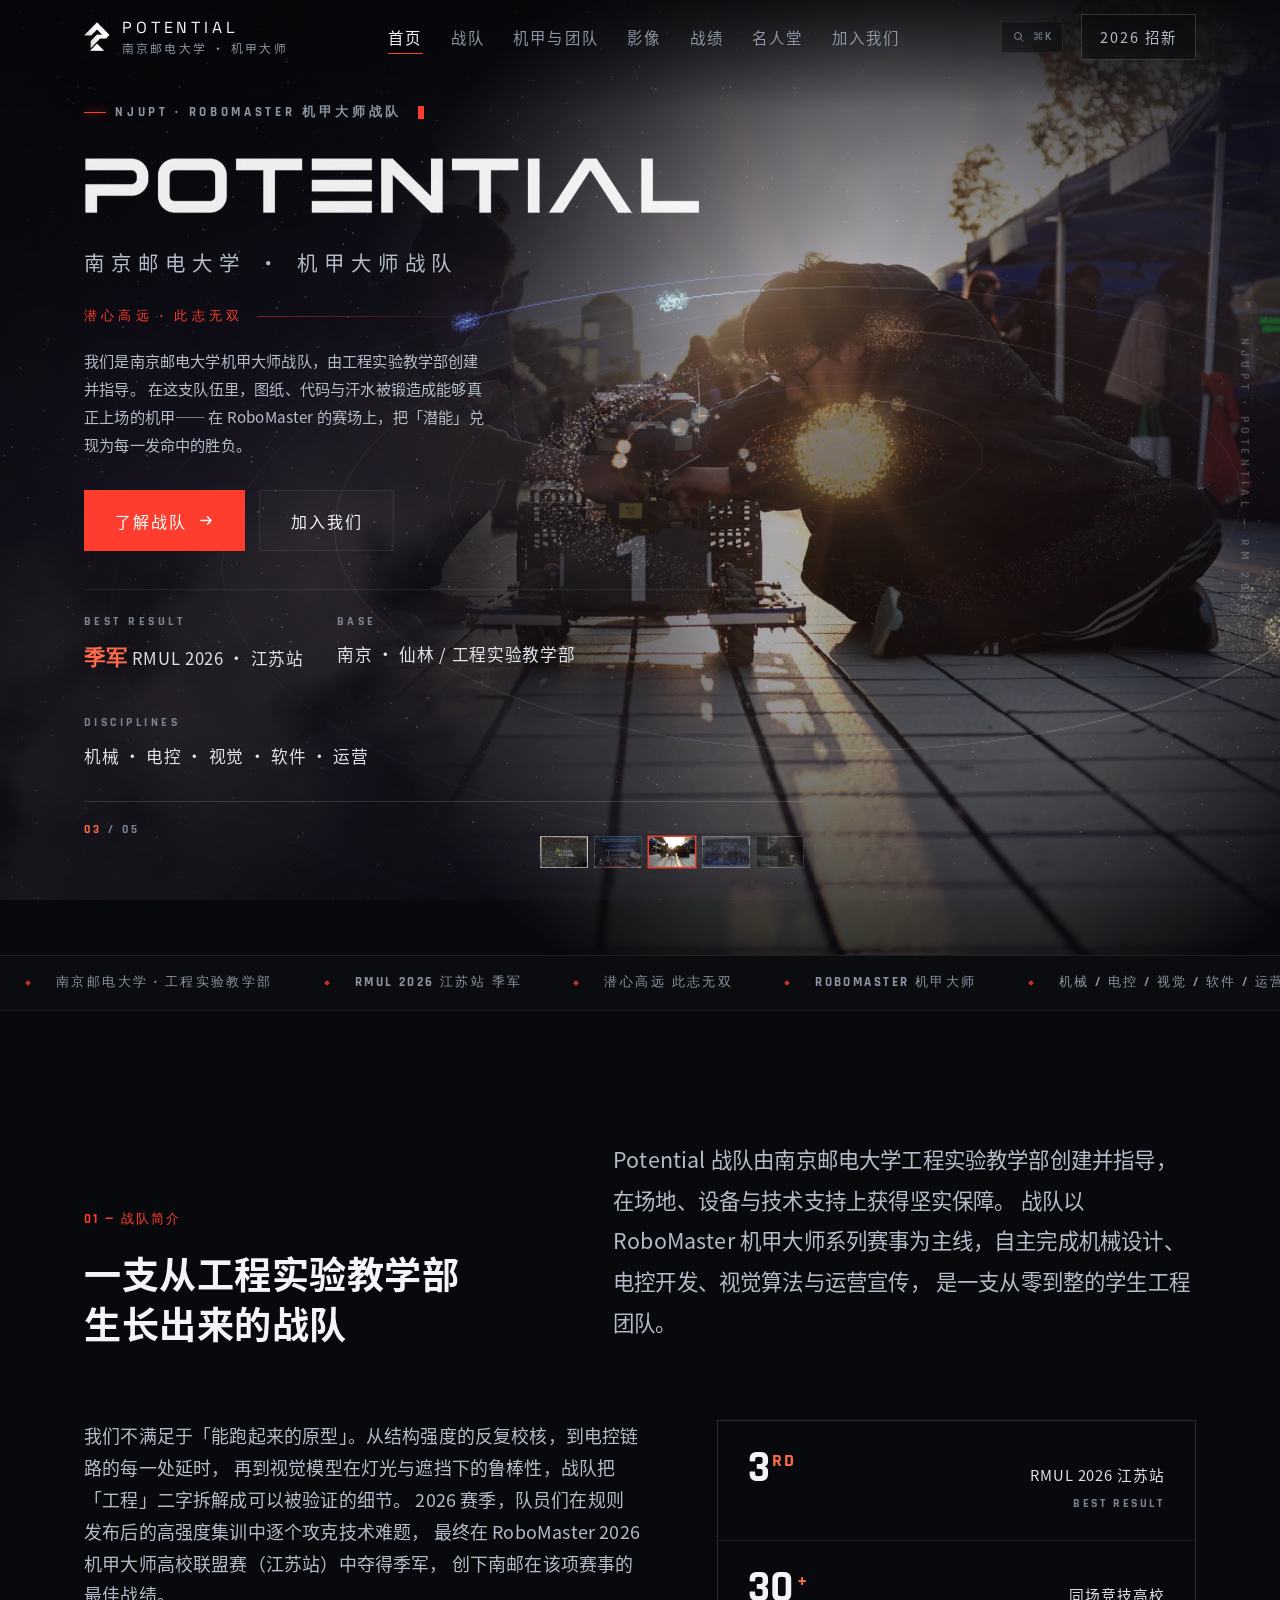
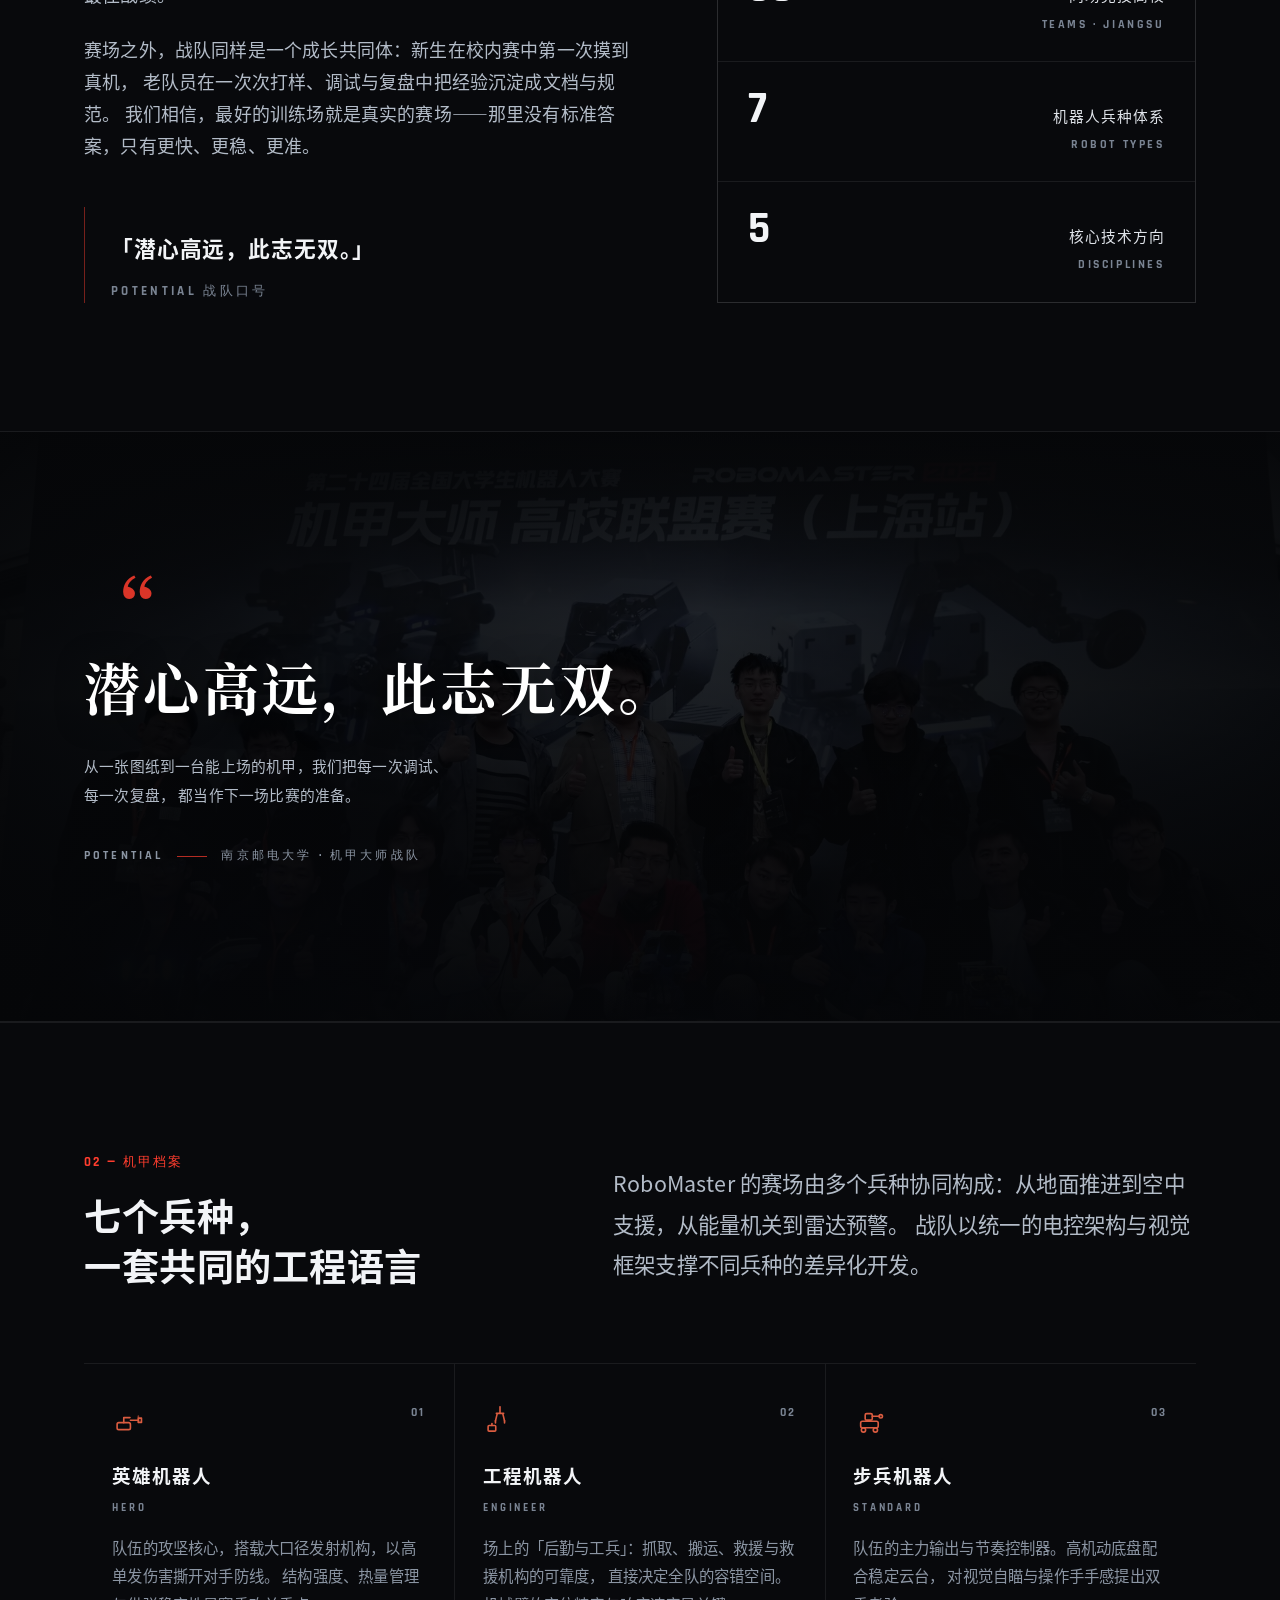
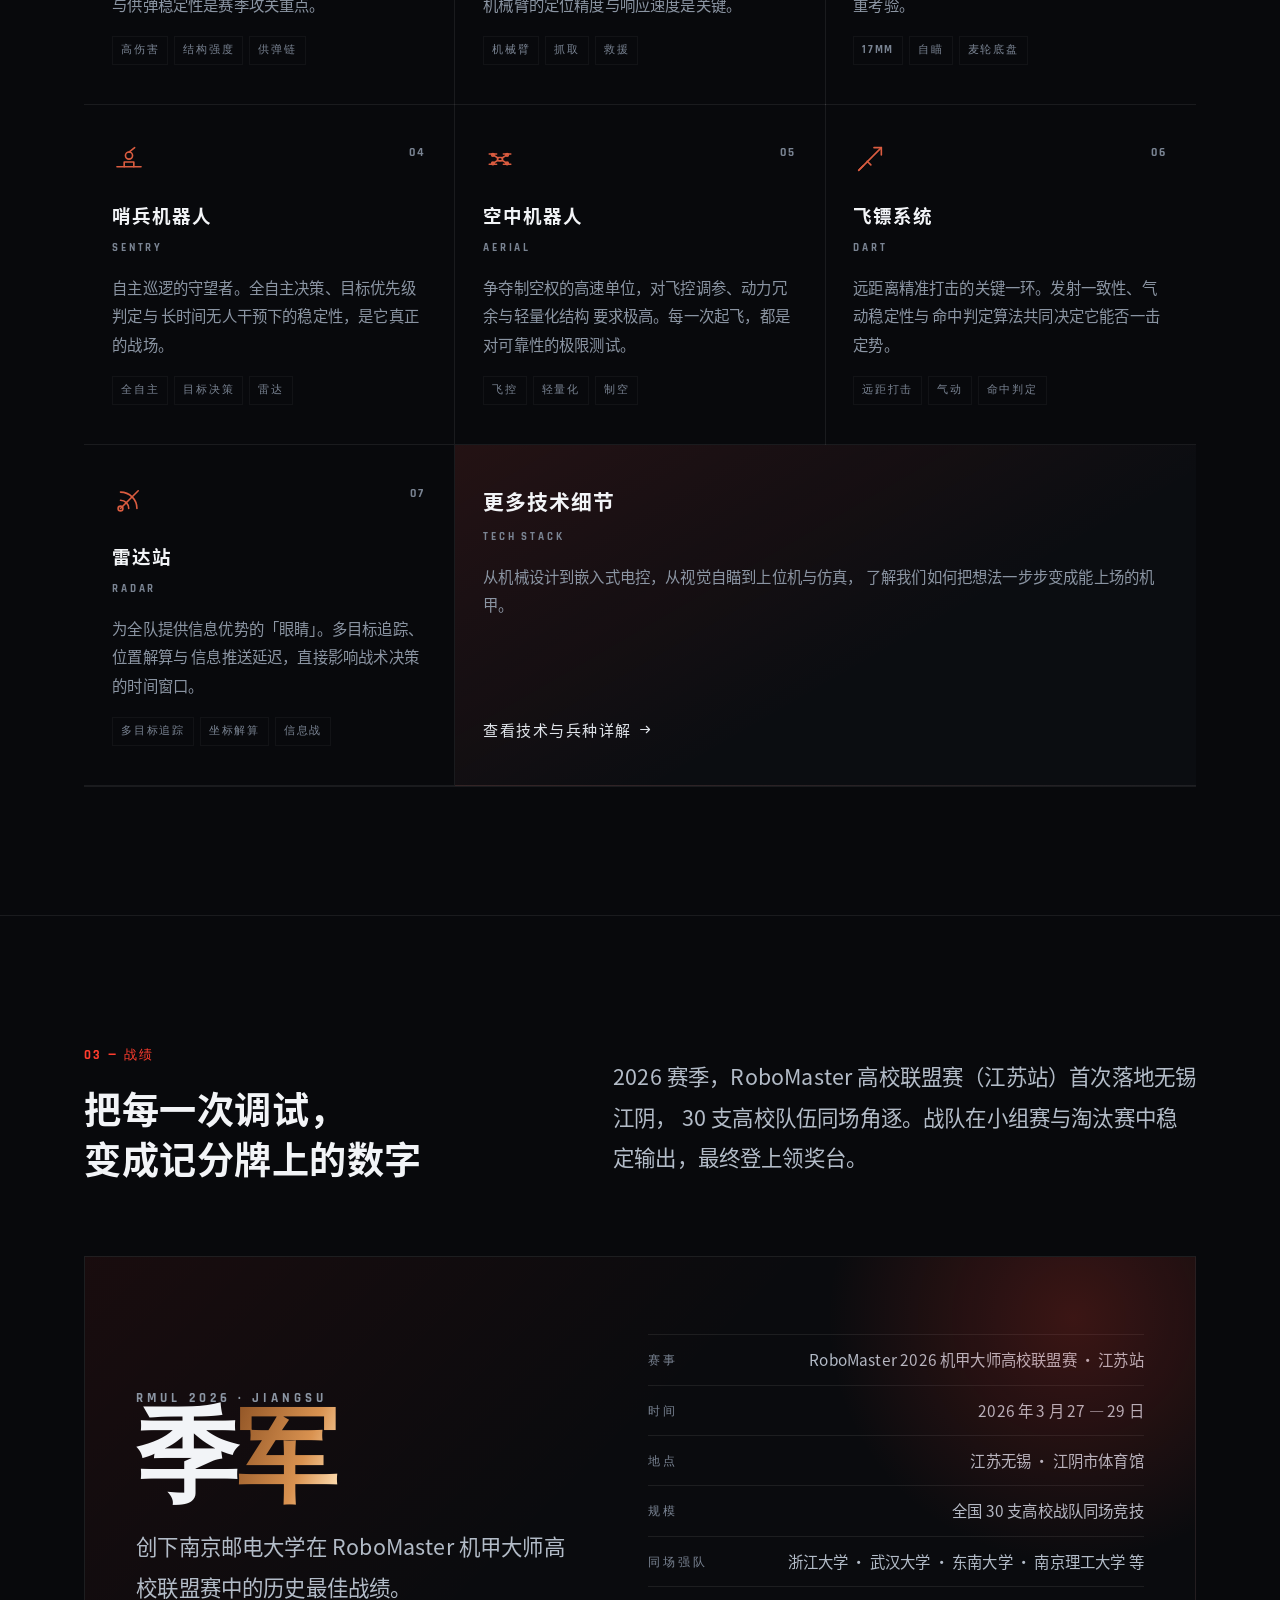
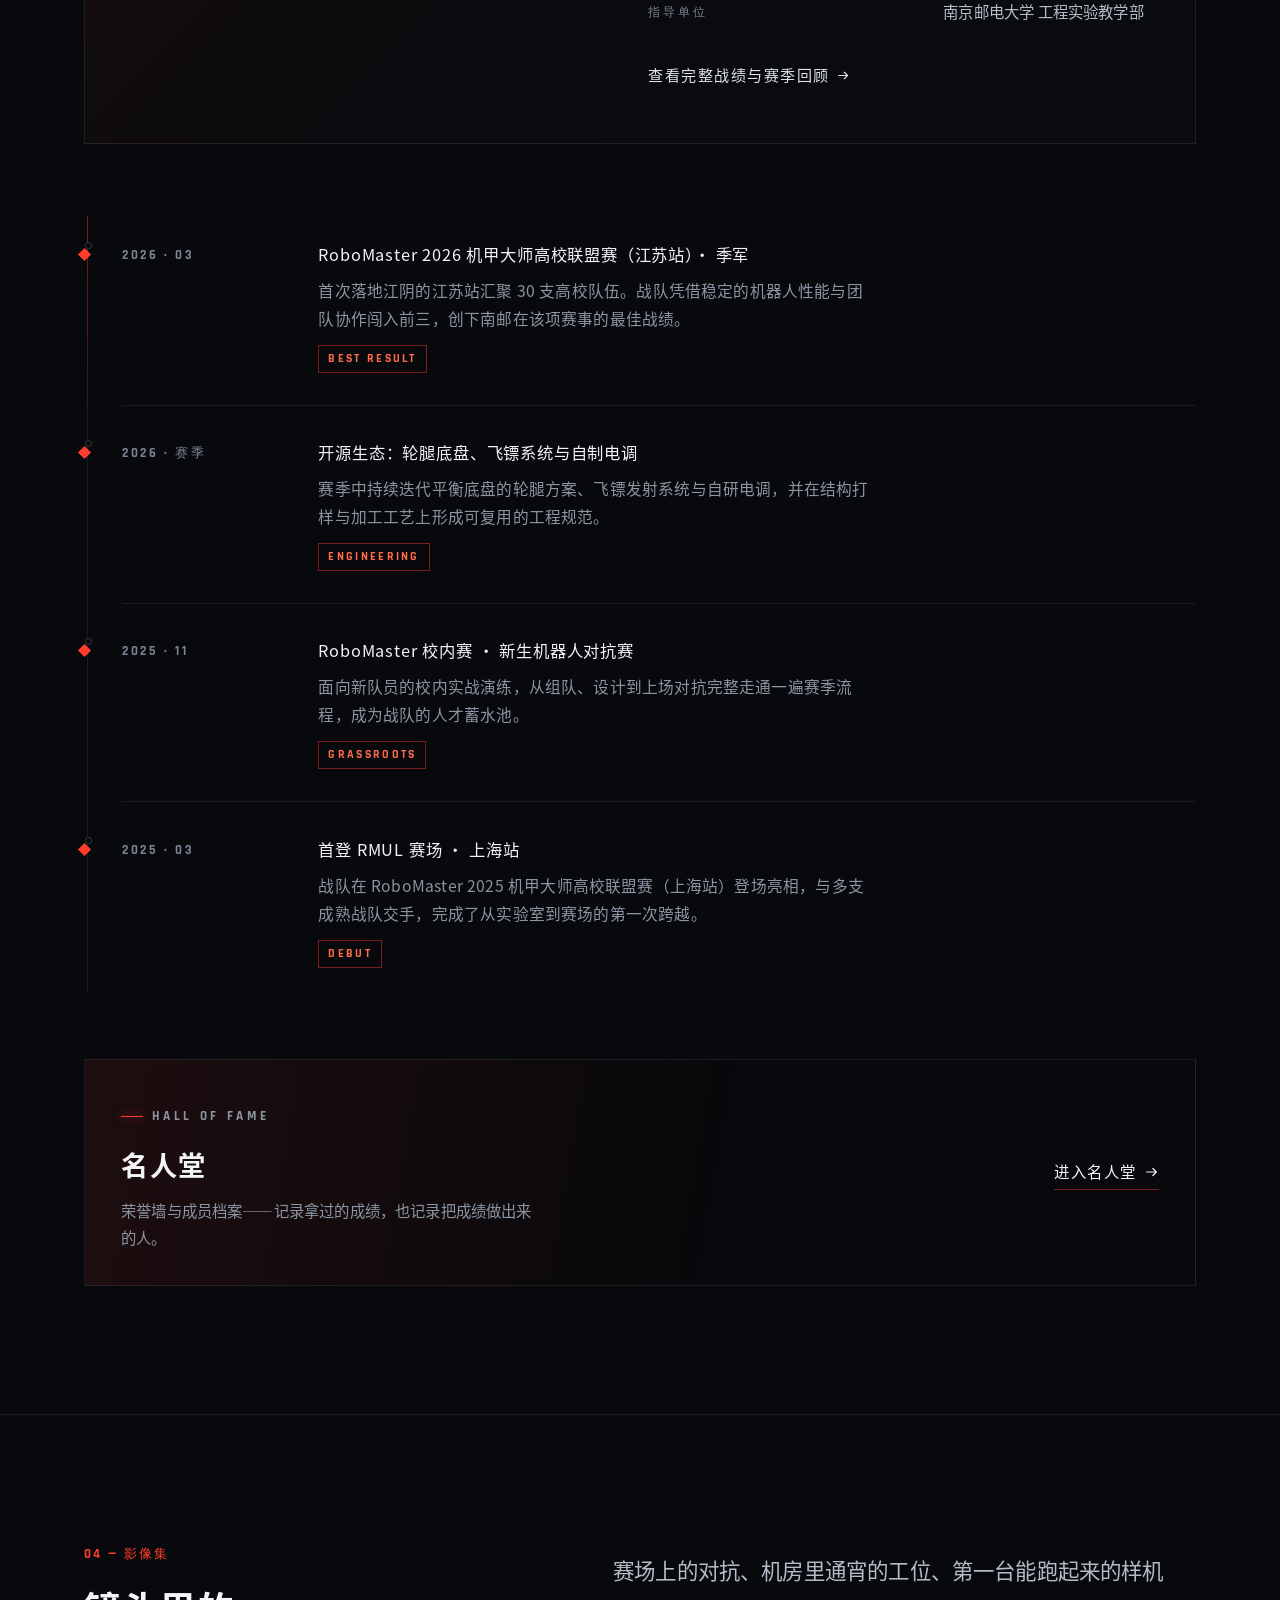
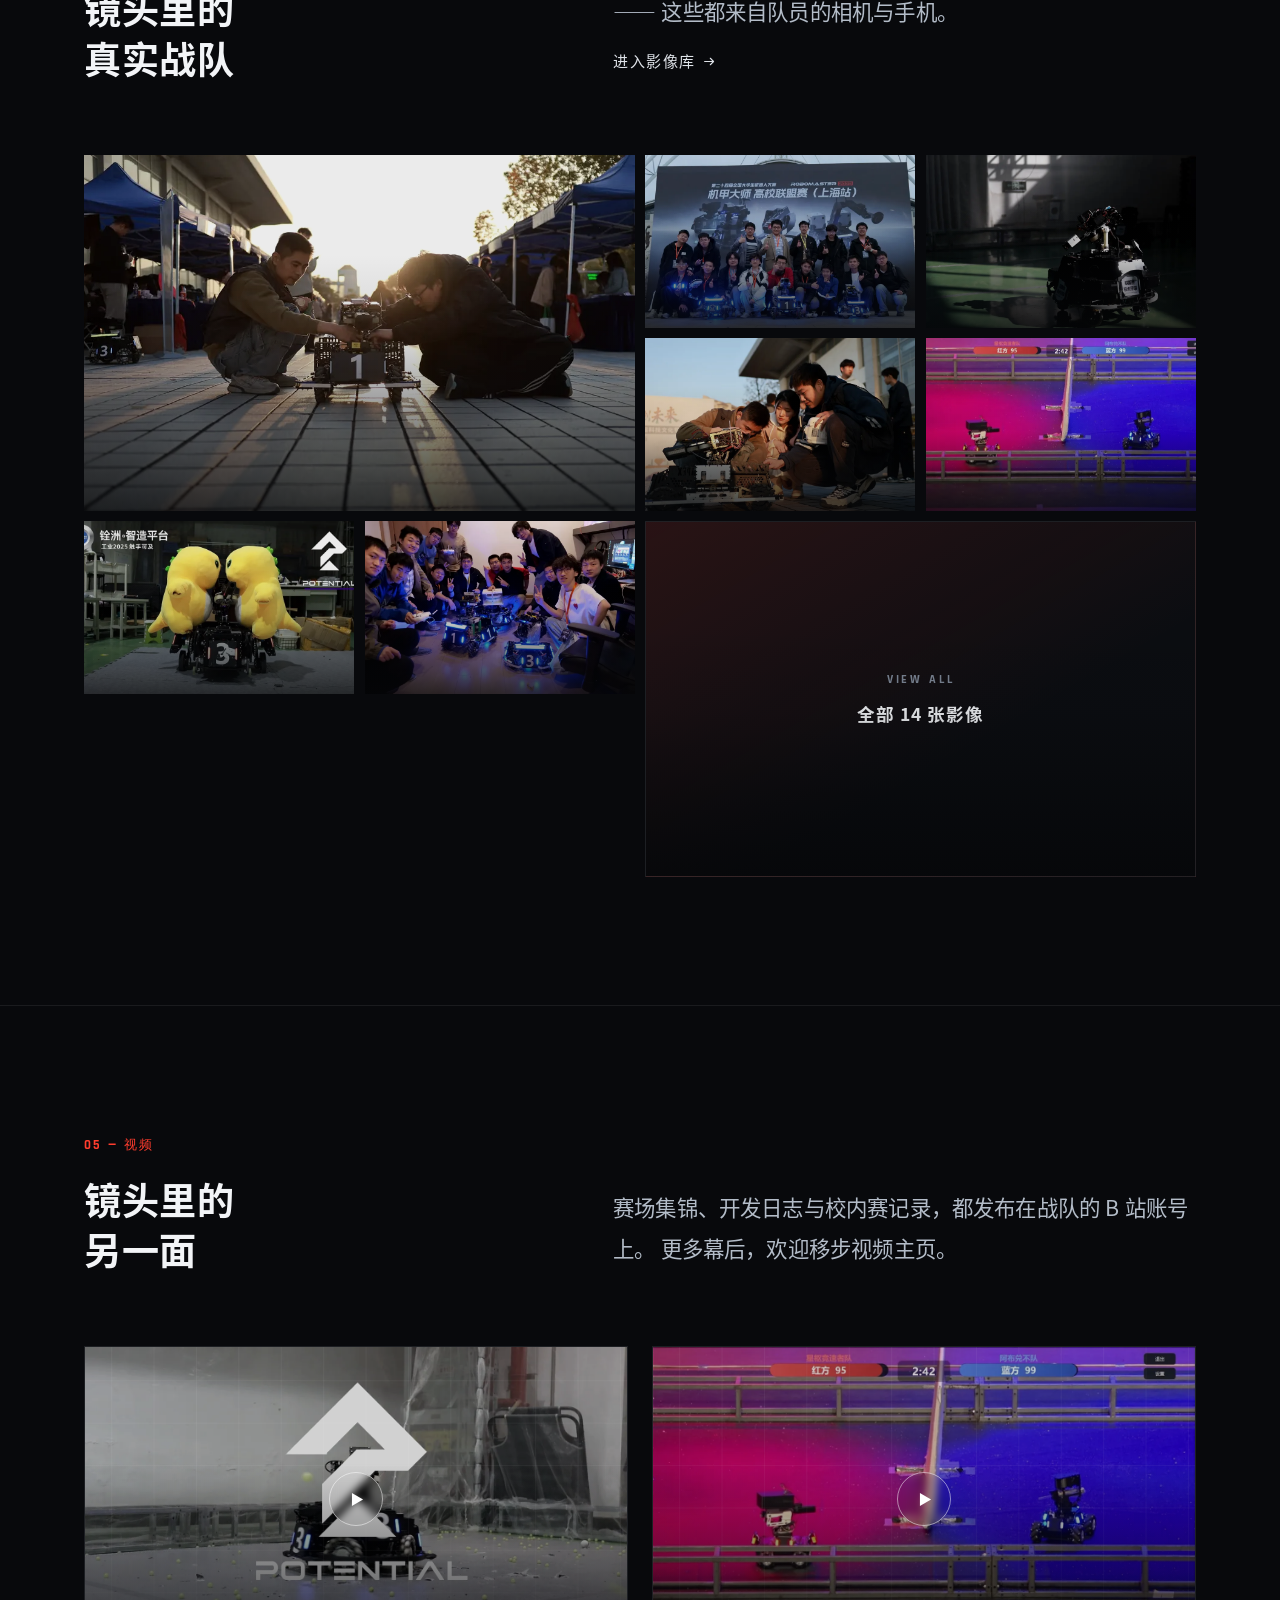
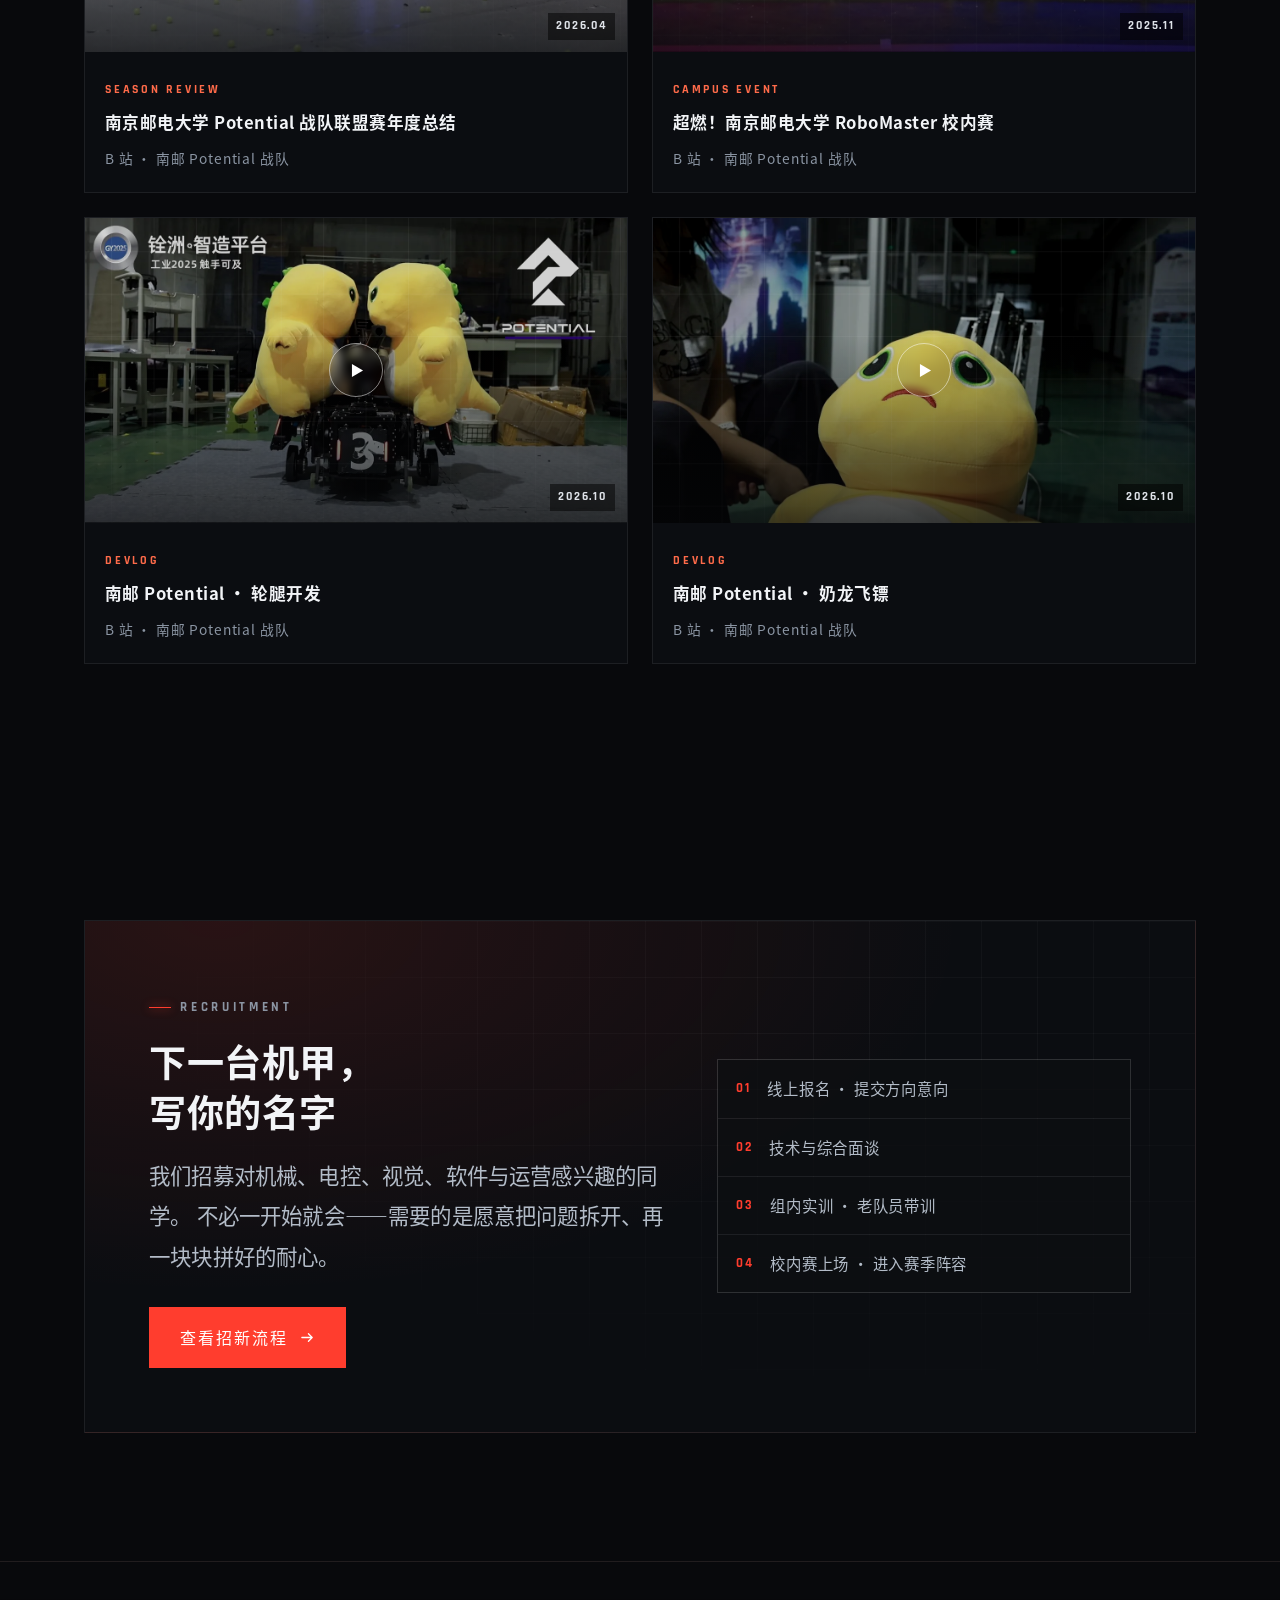
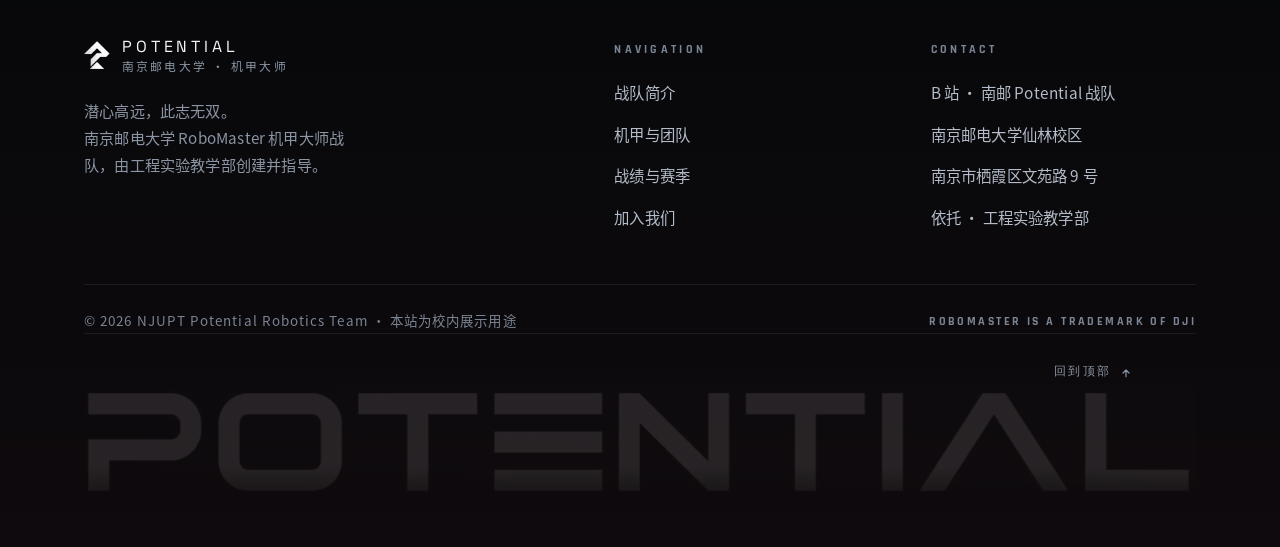
==== commit 36adf837: "feat: larger type, content admin (sidebar nav, page-image replacement), detailed Endurance ship, Maj" ====
--- a/index.html
+++ b/index.html
@@ -36,7 +36,7 @@
   <div class="wrap">
     <nav class="nav" aria-label="主导航">
       <a class="brand" href="index.html" aria-label="POTENTIAL 战队首页">
-        <img class="brand__mark" src="assets/img/logo-mark.png" alt="" width="26" height="29" />
+        <img data-cms-img="site.img1" class="brand__mark" src="assets/img/logo-mark.png" alt="" width="26" height="29" />
         <span class="brand__text">
           <span class="brand__name" data-cms="site.1">Potential</span>
           <span class="brand__sub" data-cms="site.2">南京邮电大学 · 机甲大师</span>
@@ -91,7 +91,7 @@
           <p class="eyebrow hero__eyebrow" data-cms="index.2">NJUPT · RoboMaster 机甲大师战队</p>
           <div class="hero__title">
             <h1 class="hero__logo">
-              <img src="assets/img/logo-word-2x.png" alt="POTENTIAL" width="2240" height="260" />
+              <img data-cms-img="index.img1" src="assets/img/logo-word-2x.png" alt="POTENTIAL" width="2240" height="260" />
               <span class="sr-only" data-cms="index.3">POTENTIAL · 南京邮电大学机甲大师战队</span>
             </h1>
             <span class="hero__cn" data-cms="index.4">南京邮电大学 · 机甲大师战队</span>
@@ -634,7 +634,7 @@
       <div class="media-grid">
         <a class="media" href="https://www.bilibili.com/video/BV1dPSDBxEPS" target="_blank" rel="noopener" data-reveal>
           <div class="media__thumb">
-            <img src="assets/img/media/season-review.webp" alt="联盟赛年度总结视频封面" width="1280" height="720" loading="lazy" />
+            <img data-cms-img="index.img2" src="assets/img/media/season-review.webp" alt="联盟赛年度总结视频封面" width="1280" height="720" loading="lazy" />
             <div class="media__pattern"></div>
             <span class="media__play"><svg viewBox="0 0 12 14" aria-hidden="true"><path d="M0 0l12 7-12 7z"/></svg></span>
             <span class="media__dur">2026.04</span>
@@ -648,7 +648,7 @@
 
         <a class="media" href="https://www.bilibili.com/video/BV1rbUkBVELW" target="_blank" rel="noopener" data-reveal data-reveal-delay="70">
           <div class="media__thumb">
-            <img src="assets/img/media/intramural.webp" alt="南京邮电大学 RoboMaster 校内赛视频封面" width="1280" height="720" loading="lazy" />
+            <img data-cms-img="index.img3" src="assets/img/media/intramural.webp" alt="南京邮电大学 RoboMaster 校内赛视频封面" width="1280" height="720" loading="lazy" />
             <div class="media__pattern"></div>
             <span class="media__play"><svg viewBox="0 0 12 14" aria-hidden="true"><path d="M0 0l12 7-12 7z"/></svg></span>
             <span class="media__dur">2025.11</span>
@@ -662,7 +662,7 @@
 
         <a class="media" href="https://www.bilibili.com/video/BV1nfH76GEiU" target="_blank" rel="noopener" data-reveal data-reveal-delay="140">
           <div class="media__thumb">
-            <img src="assets/img/media/wheelleg.webp" alt="轮腿开发视频封面" width="1280" height="720" loading="lazy" />
+            <img data-cms-img="index.img4" src="assets/img/media/wheelleg.webp" alt="轮腿开发视频封面" width="1280" height="720" loading="lazy" />
             <div class="media__pattern"></div>
             <span class="media__play"><svg viewBox="0 0 12 14" aria-hidden="true"><path d="M0 0l12 7-12 7z"/></svg></span>
             <span class="media__dur">2026.10</span>
@@ -676,7 +676,7 @@
 
         <a class="media" href="https://www.bilibili.com/video/BV1S5Hx65Ecx" target="_blank" rel="noopener" data-reveal data-reveal-delay="210">
           <div class="media__thumb">
-            <img src="assets/img/media/dart.webp" alt="飞镖系统视频封面" width="1280" height="720" loading="lazy" />
+            <img data-cms-img="index.img5" src="assets/img/media/dart.webp" alt="飞镖系统视频封面" width="1280" height="720" loading="lazy" />
             <div class="media__pattern"></div>
             <span class="media__play"><svg viewBox="0 0 12 14" aria-hidden="true"><path d="M0 0l12 7-12 7z"/></svg></span>
             <span class="media__dur">2026.10</span>
@@ -729,7 +729,7 @@
     <div class="footer-grid">
       <div class="footer-brand">
         <a class="brand" href="index.html">
-          <img class="brand__mark" src="assets/img/logo-mark.png" alt="" width="26" height="29" />
+          <img data-cms-img="site.img2" class="brand__mark" src="assets/img/logo-mark.png" alt="" width="26" height="29" />
           <span class="brand__text">
             <span class="brand__name" data-cms="site.18">Potential</span>
             <span class="brand__sub" data-cms="site.19">南京邮电大学 · 机甲大师</span>
@@ -765,7 +765,7 @@
       <a class="footer-top" href="#top" data-cms="site.32">回到顶部
         <svg viewBox="0 0 16 16" aria-hidden="true"><path d="M8 13V4M4 8l4-4 4 4"/></svg>
       </a>
-      <img src="assets/img/logo-word-2x.png" alt="" aria-hidden="true" width="2240" height="260" loading="lazy" decoding="async" />
+      <img data-cms-img="site.img3" src="assets/img/logo-word-2x.png" alt="" aria-hidden="true" width="2240" height="260" loading="lazy" decoding="async" />
     </div>
   </div>
 </footer>
@@ -775,7 +775,7 @@
 <script src="assets/js/site.js?v=3" defer></script>
 <script src="assets/js/motion.js?v=1" defer></script>
 <script src="assets/js/vortex.js?v=1" defer></script>
-<script src="assets/js/flowfx.js?v=7" defer></script>
+<script src="assets/js/flowfx.js?v=12" defer></script>
 <script src="assets/js/content.js?v=1" defer></script>
 <script src="assets/js/gallery.js?v=3" defer></script>
 </body>
--- a/assets/css/style.css
+++ b/assets/css/style.css
@@ -1,4100 +1,4100 @@
-/* ==========================================================================
-   POTENTIAL — 南京邮电大学机甲大师战队
-   Design system / global stylesheet
-   ========================================================================== */
-
-/* ---------- Fonts (self-hosted, subset) ---------- */
-@font-face { font-family: 'NotoSC'; src: url('../fonts/noto-sans-sc-400.woff2') format('woff2'); font-weight: 400; font-display: swap; }
-@font-face { font-family: 'NotoSC'; src: url('../fonts/noto-sans-sc-700.woff2') format('woff2'); font-weight: 500 800; font-display: swap; }
-@font-face { font-family: 'NotoSC'; src: url('../fonts/noto-sans-sc-900.woff2') format('woff2'); font-weight: 900; font-display: swap; }
-@font-face { font-family: 'NotoSerifSC'; src: url('../fonts/noto-serif-sc-700.woff2') format('woff2'); font-weight: 600 800; font-display: swap; }
-@font-face {
-  font-family: 'PTGrotesk';
-  src: url('../fonts/grotesk-latin.woff2') format('woff2');
-  font-weight: 700;
-  font-display: swap;
-}
-@font-face {
-  font-family: 'PTNum';
-  src: url('../fonts/rajdhani-latin.woff2') format('woff2');
-  font-weight: 400 700;
-  font-stretch: 100%;
-  font-display: swap;
-}
-
-/* ---------- Tokens ---------- */
-:root {
-  /* palette */
-  --ink-900: #050608;
-  --ink-800: #08090c;
-  --ink-700: #0b0d11;
-  --ink-600: #101318;
-  --ink-500: #161a20;
-
-  --txt-100: #f2f4f7;
-  --txt-200: #dfe3e9;
-  --txt-300: #b3bcc8;
-  --txt-400: #8b95a3;
-  --txt-500: #7a8493; /* AA: 5.3:1 on ink-800, 4.6:1 on ink-500 (was #616b78, 3.7:1) */
-
-  --accent: #ff3d2e;
-  --accent-soft: #ff6b4a;
-  --accent-deep: #b81f14;
-  --cool: #6fd1ff;
-
-  --line: rgba(255, 255, 255, 0.075);
-  --line-strong: rgba(255, 255, 255, 0.16);
-  --line-accent: rgba(255, 61, 46, 0.45);
-  --hairline: rgba(255, 255, 255, 0.045);
-
-  /* 层次与光感 */
-  --shadow-soft: 0 24px 60px -30px rgba(0, 0, 0, 0.9);
-  --shadow-lift: 0 34px 80px -36px rgba(0, 0, 0, 0.95);
-  --glow-accent: 0 0 60px -12px rgba(255, 61, 46, 0.34);
-  --blur-glass: saturate(150%) blur(20px);
-
-  --panel: rgba(255, 255, 255, 0.028);
-  --panel-2: rgba(255, 255, 255, 0.05);
-
-  /* type */
-  --font-cn: 'NotoSC', 'PingFang SC', 'HarmonyOS Sans SC', 'Microsoft YaHei',
-    'Source Han Sans SC', 'Noto Sans CJK SC', system-ui, sans-serif;
-  --font-serif: 'NotoSerifSC', 'Songti SC', 'Source Han Serif SC', 'Noto Serif CJK SC', serif;
-  --font-en: 'PTGrotesk', 'NotoSC', ui-sans-serif, system-ui, sans-serif;
-  --font-num: 'PTNum', 'PTGrotesk', ui-sans-serif, system-ui, sans-serif;
-
-  --fs-display: clamp(3.4rem, 11.2vw, 10.5rem);
-  --fs-h1: clamp(2.1rem, 4.4vw, 3.6rem);
-  --fs-h2: clamp(1.55rem, 2.7vw, 2.35rem);
-  --fs-h3: clamp(1.12rem, 1.5vw, 1.32rem);
-  --fs-lead: clamp(1.02rem, 1.16vw, 1.2rem);
-  --fs-body: clamp(0.94rem, 0.98vw, 1rem);
-  --fs-sm: 0.845rem;
-  --fs-xs: 0.75rem;
-
-  /* metrics */
-  --wrap: 1240px;
-  --wrap-narrow: 900px;
-  --pad-x: clamp(20px, 5vw, 64px);
-  --sec-y: clamp(76px, 10vw, 152px);
-  --radius: 2px;
-
-  --ease-out: cubic-bezier(0.16, 1, 0.3, 1);
-  --ease-inout: cubic-bezier(0.65, 0, 0.35, 1);
-  --dur: 0.7s;
-}
-
-/* ---------- Reset ---------- */
-*,
-*::before,
-*::after {
-  box-sizing: border-box;
-}
-html {
-  -webkit-text-size-adjust: 100%;
-  scroll-behavior: smooth;
-}
-body {
-  margin: 0;
-  background: var(--ink-800);
-  color: var(--txt-300);
-  font-family: var(--font-cn);
-  font-size: var(--fs-body);
-  line-height: 1.78;
-  font-weight: 400;
-  letter-spacing: 0.01em;
-  -webkit-font-smoothing: antialiased;
-  -moz-osx-font-smoothing: grayscale;
-  overflow-x: hidden;
-  text-rendering: optimizeLegibility;
-}
-img,
-svg {
-  display: block;
-  max-width: 100%;
-}
-img[loading='lazy'] {
-  background: linear-gradient(110deg, rgba(255, 255, 255, 0.03), rgba(255, 255, 255, 0.06));
-}
-a {
-  color: inherit;
-  text-decoration: none;
-}
-button {
-  font: inherit;
-  color: inherit;
-  background: none;
-  border: 0;
-  cursor: pointer;
-}
-h1,
-h2,
-h3,
-h4,
-p,
-figure,
-blockquote {
-  margin: 0;
-}
-ul,
-ol {
-  margin: 0;
-  padding: 0;
-  list-style: none;
-}
-::selection {
-  background: rgba(255, 61, 46, 0.32);
-  color: #fff;
-}
-
-/* 后台相关提示：默认隐藏，探测到后端才显示（避免纯静态托管时闪出死链） */
-.js-admin-only {
-  display: none !important;
-}
-body.has-admin .js-admin-only {
-  display: revert !important;
-}
-/* 公开版文案：默认显示，检测到后端时隐藏（避免和“去后台”重复） */
-body.has-admin .js-public-only {
-  display: none !important;
-}
-
-/* hidden 属性必须能压过作者样式的 display（否则 .login-screen{display:grid} 会让它一直显示） */
-[hidden] {
-  display: none !important;
-}
-/* 首页轮播信息条：未挂载时保留占位（仅隐藏不移除），避免 JS 挂载后把下方内容推开造成 CLS */
-.hero__photo[hidden] {
-  display: flex !important;
-  visibility: hidden;
-}
-
-/* ---------- Ambient background layers ---------- */
-body::before {
-  /* fine grid */
-  content: '';
-  position: fixed;
-  inset: 0;
-  z-index: 0;
-  pointer-events: none;
-  background-image: linear-gradient(to right, rgba(255, 255, 255, 0.028) 1px, transparent 1px),
-    linear-gradient(to bottom, rgba(255, 255, 255, 0.028) 1px, transparent 1px);
-  background-size: 88px 88px;
-  mask-image: radial-gradient(ellipse 100% 70% at 50% 0%, #000 20%, transparent 78%);
-  -webkit-mask-image: radial-gradient(ellipse 100% 70% at 50% 0%, #000 20%, transparent 78%);
-}
-body::after {
-  /* film grain */
-  content: '';
-  position: fixed;
-  inset: 0;
-  z-index: 1;
-  pointer-events: none;
-  opacity: 0.035;
-  background-image: url("data:image/svg+xml,%3Csvg xmlns='http://www.w3.org/2000/svg' width='140' height='140'%3E%3Cfilter id='n'%3E%3CfeTurbulence type='fractalNoise' baseFrequency='0.85' numOctaves='3'/%3E%3C/filter%3E%3Crect width='140' height='140' filter='url(%23n)'/%3E%3C/svg%3E");
-}
-.page {
-  position: relative;
-  z-index: 2;
-}
-
-/* ---------- Layout helpers ---------- */
-.wrap {
-  width: 100%;
-  max-width: var(--wrap);
-  margin-inline: auto;
-  padding-inline: var(--pad-x);
-}
-.wrap-narrow {
-  max-width: var(--wrap-narrow);
-}
-.section {
-  position: relative;
-  padding-block: var(--sec-y);
-}
-.section--tight {
-  padding-block: clamp(56px, 7vw, 96px);
-}
-.section--line {
-  border-top: 1px solid var(--line);
-}
-
-/* ---------- Type utilities ---------- */
-.eyebrow {
-  display: inline-flex;
-  align-items: center;
-  gap: 0.7em;
-  font-family: var(--font-num);
-  font-size: var(--fs-xs);
-  font-weight: 600;
-  letter-spacing: 0.28em;
-  text-transform: uppercase;
-  color: var(--txt-400);
-}
-.eyebrow::before {
-  content: '';
-  width: 22px;
-  height: 1px;
-  background: var(--accent);
-  box-shadow: 0 0 10px var(--accent);
-}
-.eyebrow--plain::before {
-  display: none;
-}
-.display {
-  font-family: var(--font-en);
-  font-size: var(--fs-display);
-  font-weight: 700;
-  line-height: 0.86;
-  letter-spacing: -0.045em;
-  color: var(--txt-100);
-  text-transform: uppercase;
-}
-.h1,
-.h2,
-.hero__cn,
-.quote-band__text {
-  text-wrap: balance;
-}
-.h1 {
-  font-family: var(--font-cn);
-  font-size: var(--fs-h1);
-  font-weight: 900;
-  line-height: 1.2;
-  letter-spacing: 0.01em;
-  color: var(--txt-100);
-}
-.h2 {
-  font-family: var(--font-cn);
-  font-size: var(--fs-h2);
-  font-weight: 800;
-  line-height: 1.34;
-  letter-spacing: 0.015em;
-  color: var(--txt-100);
-}
-.h3 {
-  font-size: var(--fs-h3);
-  font-weight: 400;
-  line-height: 1.5;
-  color: var(--txt-100);
-}
-.lead {
-  font-size: var(--fs-lead);
-  line-height: 1.9;
-  color: var(--txt-300);
-  font-weight: 400;
-  text-wrap: pretty;
-}
-.dim {
-  color: var(--txt-400);
-}
-.num {
-  font-family: var(--font-num);
-  font-weight: 600;
-  font-variant-numeric: tabular-nums;
-  letter-spacing: 0.02em;
-}
-
-/* ---------- Buttons ---------- */
-.btn {
-  position: relative;
-  display: inline-flex;
-  align-items: center;
-  gap: 0.75em;
-  padding: 0.95em 1.9em;
-  font-family: var(--font-cn);
-  font-size: 0.9rem;
-  font-weight: 400;
-  letter-spacing: 0.12em;
-  color: var(--txt-100);
-  border: 1px solid var(--line-strong);
-  background: rgba(255, 255, 255, 0.02);
-  overflow: hidden;
-  isolation: isolate;
-  transition: color 0.4s var(--ease-out), border-color 0.4s var(--ease-out),
-    transform 0.5s var(--ease-out);
-}
-.btn::before {
-  content: '';
-  position: absolute;
-  inset: 0;
-  z-index: -1;
-  background: var(--accent);
-  transform: translateY(101%);
-  transition: transform 0.55s var(--ease-out);
-}
-.btn:hover {
-  color: #fff;
-  border-color: var(--accent);
-  transform: translateY(-2px);
-}
-.btn:hover::before {
-  transform: translateY(0);
-}
-.btn .arrow {
-  width: 15px;
-  height: 15px;
-  transition: transform 0.45s var(--ease-out);
-}
-.btn:hover .arrow {
-  transform: translateX(4px);
-}
-.btn--primary {
-  border-color: var(--accent);
-  background: var(--accent);
-  color: #fff;
-}
-.btn--primary::before {
-  background: var(--ink-900);
-}
-.btn--primary:hover {
-  border-color: var(--ink-900);
-}
-.btn--ghost {
-  border-color: var(--line);
-}
-
-/* text link with underline sweep */
-.tlink {
-  position: relative;
-  display: inline-flex;
-  align-items: center;
-  gap: 0.5em;
-  font-size: var(--fs-sm);
-  letter-spacing: 0.1em;
-  color: var(--txt-200);
-  padding-bottom: 3px;
-}
-.tlink::after {
-  content: '';
-  position: absolute;
-  left: 0;
-  bottom: 0;
-  width: 100%;
-  height: 1px;
-  background: currentColor;
-  transform: scaleX(0);
-  transform-origin: left;
-  transition: transform 0.5s var(--ease-out);
-  opacity: 0.5;
-}
-.tlink:hover {
-  color: var(--accent-soft);
-}
-.tlink:hover::after {
-  transform: scaleX(1);
-}
-
-/* ==========================================================================
-   Header / navigation
-   ========================================================================== */
-.site-header {
-  position: fixed;
-  inset: 0 0 auto 0;
-  z-index: 90;
-  transition: background 0.5s var(--ease-out), border-color 0.5s var(--ease-out),
-    backdrop-filter 0.5s;
-  border-bottom: 1px solid transparent;
-}
-.site-header.is-stuck {
-  background: rgba(6, 7, 10, 0.78);
-  backdrop-filter: blur(18px) saturate(140%);
-  -webkit-backdrop-filter: blur(18px) saturate(140%);
-  border-bottom-color: var(--line);
-}
-.nav {
-  display: flex;
-  align-items: center;
-  justify-content: space-between;
-  gap: 24px;
-  height: 74px;
-}
-.brand {
-  display: inline-flex;
-  align-items: center;
-  gap: 12px;
-  flex-shrink: 0;
-}
-.brand__mark {
-  width: 26px;
-  height: auto;
-  flex-shrink: 0;
-}
-.brand__text {
-  display: flex;
-  flex-direction: column;
-  line-height: 1.05;
-}
-.brand__name {
-  font-family: var(--font-en);
-  font-size: 1rem;
-  font-weight: 700;
-  letter-spacing: 0.24em;
-  color: var(--txt-100);
-  text-transform: uppercase;
-}
-.brand__sub {
-  font-size: 0.62rem;
-  letter-spacing: 0.18em;
-  color: var(--txt-400);
-  margin-top: 5px;
-}
-.nav__links {
-  display: flex;
-  align-items: center;
-  gap: clamp(14px, 2.2vw, 34px);
-}
-.nav__link {
-  position: relative;
-  font-size: 0.86rem;
-  letter-spacing: 0.14em;
-  color: var(--txt-400);
-  padding: 6px 0;
-  transition: color 0.35s;
-}
-.nav__link::after {
-  content: '';
-  position: absolute;
-  left: 0;
-  bottom: 0;
-  width: 100%;
-  height: 1px;
-  background: var(--accent);
-  transform: scaleX(0);
-  transform-origin: left;
-  transition: transform 0.45s var(--ease-out);
-}
-.nav__link:hover,
-.nav__link[aria-current='page'] {
-  color: var(--txt-100);
-}
-.nav__link:hover::after,
-.nav__link[aria-current='page']::after {
-  transform: scaleX(1);
-}
-.nav__end {
-  display: flex;
-  align-items: center;
-  gap: 16px;
-  flex-shrink: 0;
-}
-.nav__cta {
-  padding: 0.62em 1.25em;
-  font-size: 0.8rem;
-  letter-spacing: 0.14em;
-  border: 1px solid var(--line-strong);
-  transition: border-color 0.4s, background 0.4s, color 0.4s;
-}
-.nav__cta:hover {
-  background: var(--accent);
-  border-color: var(--accent);
-  color: #fff;
-}
-.nav__toggle {
-  display: none;
-  width: 42px;
-  height: 42px;
-  border: 1px solid var(--line);
-  align-items: center;
-  justify-content: center;
-}
-.nav__toggle span {
-  position: relative;
-  width: 16px;
-  height: 1px;
-  background: var(--txt-200);
-  transition: transform 0.4s var(--ease-out), background 0.4s;
-}
-.nav__toggle span::before,
-.nav__toggle span::after {
-  content: '';
-  position: absolute;
-  left: 0;
-  width: 16px;
-  height: 1px;
-  background: inherit;
-  transition: transform 0.4s var(--ease-out);
-}
-.nav__toggle span::before {
-  top: -5px;
-}
-.nav__toggle span::after {
-  top: 5px;
-}
-body.nav-open .nav__toggle span {
-  background: transparent;
-}
-body.nav-open .nav__toggle span::before {
-  transform: translateY(5px) rotate(45deg);
-}
-body.nav-open .nav__toggle span::after {
-  transform: translateY(-5px) rotate(-45deg);
-}
-
-/* mobile drawer */
-.nav__drawer {
-  display: none;
-  position: fixed;
-  inset: 74px 0 auto 0;
-  z-index: 89;
-  background: rgba(6, 7, 10, 0.97);
-  backdrop-filter: blur(20px);
-  border-bottom: 1px solid var(--line);
-  padding: 18px var(--pad-x) 32px;
-  transform: translateY(-12px);
-  opacity: 0;
-  pointer-events: none;
-  transition: opacity 0.4s var(--ease-out), transform 0.4s var(--ease-out);
-}
-body.nav-open .nav__drawer {
-  opacity: 1;
-  transform: translateY(0);
-  pointer-events: auto;
-}
-.nav__drawer a {
-  display: flex;
-  justify-content: space-between;
-  align-items: baseline;
-  padding: 16px 0;
-  border-bottom: 1px solid var(--line);
-  font-size: 1rem;
-  color: var(--txt-200);
-}
-.nav__drawer a span:last-child {
-  font-family: var(--font-num);
-  font-size: 0.7rem;
-  color: var(--txt-500);
-  letter-spacing: 0.2em;
-}
-
-/* scroll progress */
-.scroll-bar {
-  position: fixed;
-  top: 0;
-  left: 0;
-  height: 2px;
-  width: 100%;
-  z-index: 95;
-  transform-origin: left;
-  transform: scaleX(0);
-  background: linear-gradient(90deg, var(--accent), var(--accent-soft));
-  box-shadow: 0 0 14px rgba(255, 61, 46, 0.7);
-}
-
-/* ==========================================================================
-   Hero
-   ========================================================================== */
-.hero {
-  position: relative;
-  min-height: 100svh;
-  display: flex;
-  align-items: center;
-  padding-top: 118px;
-  padding-bottom: 80px;
-  overflow: hidden;
-}
-#hero-canvas {
-  position: absolute;
-  inset: 0;
-  width: 100%;
-  height: 100%;
-  z-index: 0;
-  opacity: 0.55;
-  pointer-events: none;
-}
-.hero__glow {
-  position: absolute;
-  z-index: 0;
-  pointer-events: none;
-  width: 78vw;
-  height: 78vw;
-  max-width: 1100px;
-  max-height: 1100px;
-  right: -22vw;
-  top: -28vw;
-  background: radial-gradient(circle at 50% 50%, rgba(255, 61, 46, 0.16), transparent 62%);
-  filter: blur(20px);
-}
-.hero__inner {
-  position: relative;
-  z-index: 2;
-  display: grid;
-  grid-template-columns: minmax(0, 1.06fr) minmax(0, 0.94fr);
-  align-items: center;
-  gap: clamp(24px, 4vw, 64px);
-  width: 100%;
-}
-.hero__eyebrow {
-  margin-bottom: clamp(18px, 2.4vw, 30px);
-}
-.hero__title {
-  position: relative;
-}
-.hero__logo {
-  display: block;
-  width: min(100%, 620px);
-  margin-left: -0.02em;
-}
-.hero__logo img {
-  display: block;
-  width: 100%;
-  height: auto;
-  filter: drop-shadow(0 2px 26px rgba(0, 0, 0, 0.75)) drop-shadow(0 0 70px rgba(255, 255, 255, 0.07));
-}
-.sr-only {
-  position: absolute;
-  width: 1px;
-  height: 1px;
-  padding: 0;
-  margin: -1px;
-  overflow: hidden;
-  clip: rect(0 0 0 0);
-  white-space: nowrap;
-  border: 0;
-}
-.hero__cn {
-  display: block;
-  margin-top: clamp(16px, 2vw, 26px);
-  font-size: clamp(1.05rem, 1.75vw, 1.44rem);
-  font-weight: 400;
-  letter-spacing: 0.34em;
-  color: var(--txt-300);
-}
-.hero__rule {
-  display: flex;
-  align-items: center;
-  gap: 14px;
-  margin: clamp(22px, 3vw, 34px) 0 clamp(18px, 2.4vw, 26px);
-}
-.hero__rule-line {
-  height: 1px;
-  flex: 1;
-  max-width: 240px;
-  background: linear-gradient(90deg, var(--line-accent), transparent);
-}
-.hero__rule-tag {
-  font-family: var(--font-num);
-  font-size: var(--fs-xs);
-  letter-spacing: 0.32em;
-  color: var(--accent);
-  text-transform: uppercase;
-}
-.hero__desc {
-  max-width: 46ch;
-  font-size: var(--fs-lead);
-  line-height: 1.9;
-  color: var(--txt-300);
-}
-.hero__actions {
-  display: flex;
-  flex-wrap: wrap;
-  align-items: center;
-  gap: 14px;
-  margin-top: clamp(28px, 3.4vw, 44px);
-}
-.hero__meta {
-  display: flex;
-  flex-wrap: wrap;
-  gap: clamp(18px, 3vw, 46px);
-  margin-top: clamp(38px, 5vw, 62px);
-  padding-top: clamp(20px, 2.6vw, 28px);
-  border-top: 1px solid var(--line);
-}
-.hero__meta-item dt {
-  font-family: var(--font-num);
-  font-size: 0.66rem;
-  letter-spacing: 0.28em;
-  color: var(--txt-500);
-  text-transform: uppercase;
-  margin-bottom: 8px;
-}
-.hero__meta-item dd {
-  margin: 0;
-  font-size: 0.95rem;
-  color: var(--txt-200);
-  letter-spacing: 0.04em;
-}
-.hero__meta-item dd b {
-  font-family: var(--font-num);
-  font-size: 1.32rem;
-  font-weight: 600;
-  color: var(--accent-soft);
-  letter-spacing: 0.04em;
-  margin-right: 4px;
-}
-
-/* blueprint panel */
-.blueprint {
-  position: relative;
-  aspect-ratio: 1 / 1.06;
-  width: 100%;
-  max-width: clamp(440px, 40vw, 660px);
-  margin-inline: auto;
-}
-.blueprint::before {
-  content: '';
-  position: absolute;
-  inset: 0;
-  border: 1px solid var(--line);
-  background-image: linear-gradient(to right, rgba(255, 255, 255, 0.035) 1px, transparent 1px),
-    linear-gradient(to bottom, rgba(255, 255, 255, 0.035) 1px, transparent 1px);
-  background-size: 34px 34px;
-  mask-image: radial-gradient(circle at 50% 50%, #000 40%, transparent 82%);
-  -webkit-mask-image: radial-gradient(circle at 50% 50%, #000 40%, transparent 82%);
-}
-.blueprint::after {
-  content: '';
-  position: absolute;
-  inset: 14px;
-  border: 1px dashed rgba(255, 255, 255, 0.07);
-  pointer-events: none;
-}
-.blueprint__svg {
-  position: absolute;
-  inset: 0;
-  width: 100%;
-  height: 100%;
-  padding: 9%;
-  overflow: visible;
-}
-.blueprint__scan {
-  position: absolute;
-  inset: 0;
-  pointer-events: none;
-  background: linear-gradient(
-    to bottom,
-    transparent 0%,
-    rgba(255, 61, 46, 0.06) 46%,
-    rgba(255, 61, 46, 0.16) 50%,
-    rgba(255, 61, 46, 0.06) 54%,
-    transparent 100%
-  );
-  background-size: 100% 46%;
-  animation: scan 7.5s var(--ease-inout) infinite;
-  mix-blend-mode: screen;
-}
-@keyframes scan {
-  0% {
-    background-position: 0 -46%;
-    opacity: 0;
-  }
-  12% {
-    opacity: 1;
-  }
-  88% {
-    opacity: 1;
-  }
-  100% {
-    background-position: 0 146%;
-    opacity: 0;
-  }
-}
-.bp-line {
-  fill: none;
-  stroke: rgba(232, 238, 248, 0.62);
-  stroke-width: 1.35;
-  stroke-linecap: round;
-  vector-effect: non-scaling-stroke;
-}
-.bp-line--soft {
-  stroke: rgba(232, 238, 248, 0.26);
-  stroke-width: 1;
-}
-.bp-line--accent {
-  stroke: var(--accent);
-  filter: drop-shadow(0 0 6px rgba(255, 61, 46, 0.55));
-}
-.bp-dash {
-  stroke-dasharray: 3 5;
-  stroke: rgba(232, 238, 248, 0.3);
-  fill: none;
-  stroke-width: 1;
-  vector-effect: non-scaling-stroke;
-}
-.bp-fill {
-  fill: rgba(255, 61, 46, 0.1);
-  stroke: none;
-}
-.bp-text {
-  font-family: var(--font-num);
-  font-size: 8px;
-  letter-spacing: 1.1px;
-  fill: rgba(232, 238, 248, 0.42);
-  text-transform: uppercase;
-}
-.bp-text--accent {
-  fill: rgba(255, 107, 74, 0.9);
-}
-.bp-node {
-  fill: var(--accent);
-}
-.bp-dim {
-  stroke: rgba(255, 107, 74, 0.5);
-  stroke-width: 1;
-  fill: none;
-}
-/* draw-on animation */
-.draw {
-  stroke-dasharray: var(--len, 1200);
-  stroke-dashoffset: var(--len, 1200);
-  animation: draw 2.4s var(--ease-inout) forwards;
-}
-@keyframes draw {
-  to {
-    stroke-dashoffset: 0;
-  }
-}
-.blueprint__svg.is-idle .draw {
-  animation-play-state: paused;
-}
-.fade-in-svg {
-  opacity: 0;
-  animation: fadeSvg 1.2s var(--ease-out) forwards;
-}
-@keyframes fadeSvg {
-  to {
-    opacity: 1;
-  }
-}
-
-/* HUD callouts */
-.hud {
-  position: absolute;
-  display: flex;
-  align-items: center;
-  gap: 8px;
-  font-family: var(--font-num);
-  font-size: 0.62rem;
-  letter-spacing: 0.22em;
-  color: var(--txt-400);
-  text-transform: uppercase;
-  white-space: nowrap;
-  opacity: 0;
-  animation: fadeSvg 1s var(--ease-out) 1.5s forwards;
-}
-.hud::before {
-  content: '';
-  width: 5px;
-  height: 5px;
-  background: var(--accent);
-  box-shadow: 0 0 8px var(--accent);
-}
-.hud--a {
-  top: 12%;
-  left: -4%;
-}
-.hud--b {
-  top: 46%;
-  right: -6%;
-}
-.hud--c {
-  bottom: 15%;
-  left: 2%;
-}
-
-
-/* ==========================================================================
-   Hero —— 摄影模式（有图片时启用）
-   ========================================================================== */
-.hero__media {
-  position: absolute;
-  inset: 0;
-  z-index: 0;
-  overflow: hidden;
-  opacity: 0;
-  transition: opacity 1.2s var(--ease-out);
-}
-.hero--media .hero__media {
-  opacity: 1;
-}
-.hero__slides {
-  position: absolute;
-  inset: 0;
-}
-.hero__slide {
-  position: absolute;
-  inset: 0;
-  opacity: 0;
-  transition: opacity 1.6s var(--ease-inout);
-}
-.hero__slide.is-active {
-  opacity: 1;
-}
-.hero__slide img {
-  width: 100%;
-  height: 100%;
-  object-fit: cover;
-  transform: scale(1.015);
-  transition: transform 11s linear;
-  filter: saturate(0.97) contrast(1.03) brightness(0.97);
-  background-size: cover;
-  background-position: center;
-}
-.hero__slide.is-active img {
-  transform: scale(1.055);
-}
-/* 左侧压暗，保证文字可读；右侧保留画面 */
-.hero__scrim {
-  position: absolute;
-  inset: 0;
-  background:
-    linear-gradient(101deg, rgba(5, 6, 8, 0.95) 0%, rgba(5, 6, 8, 0.9) 26%, rgba(5, 6, 8, 0.78) 44%, rgba(5, 6, 8, 0.44) 62%, rgba(5, 6, 8, 0.14) 80%, rgba(5, 6, 8, 0.26) 100%),
-    linear-gradient(to bottom, rgba(5, 6, 8, 0.6) 0%, rgba(5, 6, 8, 0.02) 18%, rgba(5, 6, 8, 0) 52%, rgba(5, 6, 8, 0.34) 76%, rgba(5, 6, 8, 0.72) 100%);
-}
-.hero__scrim::after {
-  content: '';
-  position: absolute;
-  inset: 0;
-  background: linear-gradient(90deg, rgba(5, 6, 8, 0.42) 0%, rgba(5, 6, 8, 0.28) 32%, rgba(5, 6, 8, 0.08) 46%, transparent 56%);
-}
-.hero__grain {
-  position: absolute;
-  inset: 0;
-  opacity: 0.035;
-  background-image: url("data:image/svg+xml,%3Csvg xmlns='http://www.w3.org/2000/svg' width='160' height='160'%3E%3Cfilter id='n'%3E%3CfeTurbulence type='fractalNoise' baseFrequency='0.8' numOctaves='3'/%3E%3C/filter%3E%3Crect width='160' height='160' filter='url(%23n)'/%3E%3C/svg%3E");
-  mix-blend-mode: overlay;
-}
-.hero--media #hero-canvas,
-.hero--media .hero__glow {
-  opacity: 0.18;
-}
-.hero--media .blueprint {
-  opacity: 0;
-  transform: scale(0.985);
-  pointer-events: none;
-  transition: opacity 0.8s var(--ease-out), transform 1s var(--ease-out);
-  height: 0;
-  overflow: hidden;
-}
-.hero--media .hero__inner {
-  grid-template-columns: minmax(0, 1fr);
-  position: static;
-}
-.hero--media .hero__copy {
-  max-width: 720px;
-  position: relative;
-  z-index: 3;
-}
-.hero--media {
-  padding-top: clamp(88px, 10vh, 112px);
-  padding-bottom: clamp(28px, 4vh, 44px);
-  min-height: 100svh;
-}
-.hero--media .hero__cn {
-  margin-top: clamp(12px, 1.4vw, 18px);
-  font-size: clamp(1rem, 1.6vw, 1.3rem);
-}
-.hero--media .hero__rule {
-  margin: clamp(16px, 2vw, 24px) 0 clamp(12px, 1.6vw, 18px);
-}
-.hero--media .hero__desc {
-  font-size: clamp(0.95rem, 1.05vw, 1.05rem);
-  line-height: 1.85;
-  max-width: 50ch;
-}
-.hero--media .hero__actions {
-  margin-top: clamp(20px, 2.6vw, 32px);
-}
-.hero--media .hero__meta {
-  margin-top: clamp(24px, 3vw, 38px);
-  padding-top: clamp(14px, 1.8vw, 20px);
-  gap: clamp(16px, 2.6vw, 40px);
-}
-.hero--media .hero__photo {
-  margin-top: clamp(18px, 2.4vw, 30px);
-  padding-top: clamp(12px, 1.6vw, 16px);
-}
-.hero--media .hero__inner {
-  align-items: center;
-}
-
-/* 图片信息条 */
-.hero__photo {
-  position: relative;
-  z-index: 4;
-  display: flex;
-  align-items: flex-end;
-  justify-content: space-between;
-  gap: clamp(16px, 2vw, 28px);
-  margin-top: clamp(26px, 3.4vw, 44px);
-  padding-top: clamp(16px, 2vw, 22px);
-  border-top: 1px solid rgba(255, 255, 255, 0.14);
-  width: 100%;
-}
-.hero__photo-caption {
-  text-align: right;
-  display: grid;
-  gap: 6px;
-  justify-items: end;
-}
-.hero__photo-idx {
-  font-family: var(--font-num);
-  font-size: 0.66rem;
-  letter-spacing: 0.24em;
-  color: var(--txt-500);
-}
-.hero__photo-idx b {
-  color: var(--accent-soft);
-  font-weight: 600;
-}
-.hero__photo-text {
-  font-size: 0.82rem;
-  color: var(--txt-200);
-  letter-spacing: 0.04em;
-  line-height: 1.6;
-  max-width: 26ch;
-}
-.hero__thumbs {
-  display: flex;
-  gap: 6px;
-  min-height: 32px;
-}
-.hero__photo-caption {
-  min-height: 3.1rem;
-}
-.hero__thumb {
-  width: 48px;
-  height: 32px;
-  border: 1px solid rgba(255, 255, 255, 0.22);
-  background-size: cover;
-  background-position: center;
-  opacity: 0.5;
-  transition: opacity 0.35s, border-color 0.35s, transform 0.35s var(--ease-out);
-  position: relative;
-  overflow: hidden;
-}
-.hero__thumb::after {
-  content: '';
-  position: absolute;
-  inset: 0;
-  background: rgba(5, 6, 8, 0.4);
-  transition: opacity 0.35s;
-}
-.hero__thumb:hover {
-  opacity: 0.9;
-  transform: translateY(-3px);
-}
-.hero__thumb.is-active {
-  opacity: 1;
-  border-color: var(--accent);
-  box-shadow: 0 0 0 1px rgba(255, 61, 46, 0.4);
-}
-.hero__thumb.is-active::after {
-  opacity: 0;
-}
-
-/* 竖向排版装饰（大屏） */
-.hero__side-label {
-  position: absolute;
-  right: 26px;
-  top: 50%;
-  translate: 0 -50%;
-  writing-mode: vertical-rl;
-  font-family: var(--font-num);
-  font-size: 0.6rem;
-  letter-spacing: 0.42em;
-  text-transform: uppercase;
-  color: rgba(255, 255, 255, 0.22);
-  z-index: 4;
-}
-
-@media (max-width: 1080px) {
-  .hero--media .hero__inner {
-    gap: 32px;
-  }
-  .hero__photo {
-    max-width: none;
-  }
-  .hero__photo-caption {
-    text-align: left;
-    justify-items: start;
-  }
-  .hero__side-label {
-    display: none;
-  }
-}
-@media (max-width: 900px) {
-  .hero__scrim {
-    background:
-      linear-gradient(to bottom, rgba(5, 6, 8, 0.82) 0%, rgba(5, 6, 8, 0.62) 30%, rgba(5, 6, 8, 0.72) 62%, rgba(5, 6, 8, 0.95) 100%),
-      linear-gradient(100deg, rgba(5, 6, 8, 0.5), transparent 72%);
-  }
-}
-@media (max-width: 620px) {
-  .hero__photo {
-    flex-direction: column;
-    align-items: flex-start;
-    gap: 12px;
-  }
-  .hero__thumb {
-    width: 46px;
-    height: 32px;
-  }
-}
-
-
-/* ==========================================================================
-   Quote band —— 全宽引文带（用照片做底，制造节奏呼吸）
-   ========================================================================== */
-.quote-band {
-  position: relative;
-  overflow: hidden;
-  padding-block: clamp(84px, 12vw, 176px);
-  border-block: 1px solid var(--line);
-  isolation: isolate;
-}
-.quote-band__bg {
-  position: absolute;
-  inset: 0;
-  z-index: -2;
-  background-size: cover;
-  background-position: center 40%;
-  transform: scale(1.04);
-  filter: saturate(0.7) brightness(0.5) contrast(1.05);
-}
-.quote-band__bg.is-empty {
-  background-image: radial-gradient(circle at 30% 40%, rgba(255, 61, 46, 0.16), transparent 60%),
-    linear-gradient(120deg, #0b0d11, #08090c);
-  filter: none;
-}
-.quote-band__scrim {
-  position: absolute;
-  inset: 0;
-  z-index: -1;
-  background:
-    linear-gradient(to right, rgba(5, 6, 8, 0.94), rgba(5, 6, 8, 0.62) 55%, rgba(5, 6, 8, 0.86)),
-    linear-gradient(to bottom, rgba(5, 6, 8, 0.9), transparent 30%, rgba(5, 6, 8, 0.95));
-}
-.quote-band__inner {
-  max-width: 780px;
-}
-.quote-band__mark {
-  font-family: var(--font-serif);
-  font-size: clamp(3rem, 6vw, 4.6rem);
-  line-height: 0.6;
-  color: var(--accent);
-  opacity: 0.85;
-  margin-bottom: clamp(10px, 1.6vw, 18px);
-}
-.quote-band__text {
-  font-family: var(--font-serif);
-  font-size: clamp(1.9rem, 4.4vw, 3.5rem);
-  font-weight: 600;
-  line-height: 1.36;
-  letter-spacing: 0.06em;
-  color: #fff;
-  text-shadow: 0 2px 30px rgba(0, 0, 0, 0.6);
-}
-.quote-band__sub {
-  margin-top: clamp(18px, 2.4vw, 28px);
-  max-width: 46ch;
-  font-size: clamp(0.92rem, 1.1vw, 1.02rem);
-  line-height: 1.95;
-  color: var(--txt-300);
-}
-.quote-band__meta {
-  display: flex;
-  align-items: center;
-  gap: 14px;
-  margin-top: clamp(24px, 3vw, 36px);
-  font-family: var(--font-num);
-  font-size: 0.64rem;
-  letter-spacing: 0.26em;
-  text-transform: uppercase;
-  color: var(--txt-400);
-}
-.quote-band__meta i {
-  width: 30px;
-  height: 1px;
-  background: var(--accent);
-  opacity: 0.7;
-}
-
-/* ==========================================================================
-   Marquee ticker
-   ========================================================================== */
-.ticker {
-  position: relative;
-  border-block: 1px solid var(--line);
-  background: rgba(255, 255, 255, 0.015);
-  overflow: hidden;
-  padding-block: 15px;
-}
-.ticker__track {
-  display: flex;
-  gap: 0;
-  width: max-content;
-  animation: marquee 34s linear infinite;
-}
-.ticker:hover .ticker__track {
-  animation-play-state: paused;
-}
-.ticker__item {
-  display: inline-flex;
-  align-items: center;
-  gap: 26px;
-  padding-inline: 26px;
-  font-family: var(--font-num);
-  font-size: 0.74rem;
-  letter-spacing: 0.18em;
-  color: var(--txt-400);
-  text-transform: uppercase;
-  white-space: nowrap;
-}
-.ticker__item i {
-  display: inline-block;
-  width: 4px;
-  height: 4px;
-  background: var(--accent);
-  transform: rotate(45deg);
-  opacity: 0.8;
-}
-@keyframes marquee {
-  to {
-    transform: translateX(-50%);
-  }
-}
-
-/* ==========================================================================
-   Section headers
-   ========================================================================== */
-.sec-head {
-  display: grid;
-  grid-template-columns: minmax(0, 0.9fr) minmax(0, 1.1fr);
-  gap: clamp(20px, 4vw, 70px);
-  align-items: end;
-  margin-bottom: clamp(40px, 5.6vw, 76px);
-}
-.sec-head__index {
-  display: block;
-  font-family: var(--font-num);
-  font-size: 0.68rem;
-  letter-spacing: 0.18em;
-  color: var(--accent);
-  margin-bottom: 18px;
-}
-.sec-head__right {
-  padding-bottom: 6px;
-}
-.sec-head__right p {
-  max-width: 52ch;
-}
-.sec-head--center {
-  display: block;
-  text-align: center;
-  max-width: 720px;
-  margin-inline: auto;
-  margin-bottom: clamp(40px, 5.6vw, 76px);
-}
-.sec-head--center .eyebrow {
-  justify-content: center;
-}
-
-/* ==========================================================================
-   About / stat block
-   ========================================================================== */
-.about-grid {
-  display: grid;
-  grid-template-columns: minmax(0, 1fr) minmax(0, 0.86fr);
-  gap: clamp(32px, 6vw, 90px);
-  align-items: start;
-}
-.about-copy p + p {
-  margin-top: 1.25em;
-}
-.about-copy .h2 + p {
-  margin-top: 1.1em;
-}
-.quote {
-  position: relative;
-  margin-top: clamp(30px, 4vw, 46px);
-  padding: 22px 0 0 26px;
-  border-left: 1px solid var(--line-accent);
-}
-.quote p {
-  font-family: var(--font-cn);
-  font-size: clamp(1.15rem, 1.7vw, 1.5rem);
-  line-height: 1.7;
-  color: var(--txt-100);
-  letter-spacing: 0.04em;
-  font-weight: 600;
-}
-.quote cite {
-  display: block;
-  margin-top: 14px;
-  font-style: normal;
-  font-family: var(--font-num);
-  font-size: 0.68rem;
-  letter-spacing: 0.26em;
-  color: var(--txt-500);
-  text-transform: uppercase;
-}
-
-.stat-list {
-  display: grid;
-  gap: 1px;
-  background: var(--line);
-  border: 1px solid var(--line);
-}
-.stat {
-  display: flex;
-  align-items: baseline;
-  justify-content: space-between;
-  gap: 20px;
-  padding: clamp(18px, 2.2vw, 26px) clamp(18px, 2.4vw, 30px);
-  background: var(--ink-800);
-  transition: background 0.45s;
-}
-.stat:hover {
-  background: var(--ink-700);
-}
-.stat__num {
-  font-family: var(--font-num);
-  font-weight: 600;
-  font-size: clamp(1.9rem, 3.4vw, 2.9rem);
-  line-height: 1;
-  color: var(--txt-100);
-  letter-spacing: 0.01em;
-}
-.stat__num sup {
-  font-size: 0.42em;
-  color: var(--accent-soft);
-  margin-left: 2px;
-  letter-spacing: 0.1em;
-}
-.stat__label {
-  text-align: right;
-  font-size: 0.82rem;
-  letter-spacing: 0.1em;
-  color: var(--txt-400);
-}
-.stat__label b {
-  display: block;
-  font-weight: 400;
-  color: var(--txt-200);
-  letter-spacing: 0.06em;
-}
-.stat__label span {
-  font-family: var(--font-num);
-  font-size: 0.62rem;
-  letter-spacing: 0.22em;
-  color: var(--txt-500);
-  text-transform: uppercase;
-}
-
-/* ==========================================================================
-   Robot / capability cards
-   ========================================================================== */
-.card-grid {
-  display: grid;
-  grid-template-columns: repeat(3, minmax(0, 1fr));
-  gap: 0;
-  border-top: 1px solid var(--line);
-  border-bottom: 1px solid var(--line);
-}
-.card {
-  position: relative;
-  padding: clamp(26px, 3vw, 40px) clamp(18px, 2.2vw, 30px);
-  background: transparent;
-  overflow: hidden;
-  isolation: isolate;
-  border-right: 1px solid var(--line);
-  border-bottom: 1px solid var(--line);
-  transition: background 0.5s var(--ease-out);
-}
-.card:nth-child(3n) {
-  border-right: 0;
-}
-.card::before {
-  content: '';
-  position: absolute;
-  inset: 0;
-  z-index: -1;
-  opacity: 0;
-  background: radial-gradient(320px circle at var(--mx, 50%) var(--my, 50%), rgba(255, 61, 46, 0.1), transparent 64%);
-  transition: opacity 0.5s;
-}
-.card:hover::before {
-  opacity: 1;
-}
-.card:hover {
-  background: rgba(255, 255, 255, 0.018);
-}
-.card__icon {
-  width: 34px;
-  height: 34px;
-  margin-bottom: 22px;
-  color: var(--accent-soft);
-  opacity: 0.85;
-  transition: opacity 0.4s, transform 0.6s var(--ease-out);
-}
-.card:hover .card__icon {
-  opacity: 1;
-  transform: translateY(-2px);
-}
-.card__icon svg {
-  width: 100%;
-  height: 100%;
-  stroke: currentColor;
-  fill: none;
-  stroke-width: 1.15;
-  stroke-linecap: round;
-  stroke-linejoin: round;
-  vector-effect: non-scaling-stroke;
-}
-.card__no {
-  position: absolute;
-  top: clamp(26px, 3vw, 40px);
-  right: clamp(18px, 2.2vw, 30px);
-  font-family: var(--font-num);
-  font-size: 0.62rem;
-  letter-spacing: 0.2em;
-  color: var(--txt-500);
-  transition: color 0.4s;
-}
-.card:hover .card__no {
-  color: var(--accent-soft);
-}
-.card__title {
-  font-family: var(--font-cn);
-  font-size: 1.16rem;
-  font-weight: 600;
-  color: var(--txt-100);
-  letter-spacing: 0.05em;
-  margin-bottom: 8px;
-}
-.card__en {
-  display: block;
-  font-family: var(--font-num);
-  font-size: 0.56rem;
-  letter-spacing: 0.26em;
-  color: var(--txt-500);
-  text-transform: uppercase;
-  margin-bottom: 14px;
-}
-.card__desc {
-  font-size: 0.86rem;
-  line-height: 1.85;
-  color: var(--txt-400);
-}
-.card__tags {
-  display: flex;
-  flex-wrap: wrap;
-  gap: 6px;
-  margin-top: 18px;
-}
-.tag {
-  font-family: var(--font-num);
-  font-size: 0.56rem;
-  letter-spacing: 0.16em;
-  text-transform: uppercase;
-  color: var(--txt-500);
-  border: 1px solid var(--hairline);
-  padding: 4px 8px;
-  transition: border-color 0.4s, color 0.4s;
-}
-.card:hover .tag {
-  border-color: rgba(255, 61, 46, 0.28);
-  color: var(--txt-300);
-}
-.card__corner {
-  position: absolute;
-  left: 0;
-  top: 0;
-  width: 100%;
-  height: 1px;
-  background: linear-gradient(90deg, var(--accent), transparent);
-  transform: scaleX(0);
-  transform-origin: left;
-  transition: transform 0.65s var(--ease-out);
-}
-.card:hover .card__corner {
-  transform: scaleX(1);
-}
-.card--wide {
-  display: flex;
-  flex-direction: column;
-  justify-content: space-between;
-  grid-column: span 2;
-  border-right: 0;
-  background: linear-gradient(150deg, rgba(255, 61, 46, 0.08), transparent 58%);
-}
-.card--wide .card__title {
-  font-size: 1.3rem;
-}
-
-/* ==========================================================================
-   Results / timeline
-   ========================================================================== */
-.result-hero {
-  display: grid;
-  grid-template-columns: minmax(0, 0.95fr) minmax(0, 1.05fr);
-  gap: clamp(28px, 5vw, 70px);
-  align-items: center;
-  border: 1px solid var(--line);
-  background: linear-gradient(135deg, rgba(255, 61, 46, 0.07), rgba(255, 255, 255, 0.012) 46%);
-  padding: clamp(26px, 4vw, 54px);
-  margin-bottom: clamp(40px, 5vw, 72px);
-  position: relative;
-  overflow: hidden;
-}
-.result-hero::after {
-  content: '';
-  position: absolute;
-  right: -12%;
-  top: -40%;
-  width: 46%;
-  aspect-ratio: 1;
-  background: radial-gradient(circle, rgba(255, 61, 46, 0.2), transparent 68%);
-  pointer-events: none;
-}
-.result-hero__medal {
-  font-family: var(--font-num);
-  font-size: clamp(3.4rem, 8vw, 6.6rem);
-  line-height: 0.9;
-  font-weight: 600;
-  color: var(--txt-100);
-  letter-spacing: -0.02em;
-}
-.result-hero__medal span {
-  color: var(--accent);
-}
-.result-hero__medal small {
-  display: block;
-  font-family: var(--font-num);
-  font-size: 0.68rem;
-  letter-spacing: 0.32em;
-  color: var(--txt-400);
-  margin-bottom: 12px;
-}
-.result-hero__list {
-  display: grid;
-  gap: 0;
-  margin-top: 26px;
-}
-.result-hero__list li {
-  display: flex;
-  justify-content: space-between;
-  gap: 18px;
-  padding: 11px 0;
-  border-top: 1px solid var(--line);
-  font-size: 0.86rem;
-  color: var(--txt-300);
-}
-.result-hero__list li span:first-child {
-  font-family: var(--font-num);
-  font-size: 0.66rem;
-  letter-spacing: 0.22em;
-  color: var(--txt-500);
-  text-transform: uppercase;
-  padding-top: 3px;
-  flex-shrink: 0;
-}
-.result-hero__list li span:last-child {
-  text-align: right;
-}
-
-.timeline {
-  position: relative;
-  padding-left: clamp(20px, 3vw, 40px);
-}
-.timeline::before {
-  content: '';
-  position: absolute;
-  left: 3px;
-  top: 8px;
-  bottom: 8px;
-  width: 1px;
-  background: linear-gradient(to bottom, var(--line-accent), var(--line) 30%, var(--line));
-}
-.tl-item {
-  position: relative;
-  display: grid;
-  grid-template-columns: 158px minmax(0, 1fr);
-  gap: clamp(16px, 3vw, 44px);
-  padding-block: clamp(20px, 2.6vw, 32px);
-  border-bottom: 1px solid var(--line);
-}
-.tl-item:last-child {
-  border-bottom: 0;
-}
-.tl-item::before {
-  content: '';
-  position: absolute;
-  left: calc(clamp(20px, 3vw, 40px) * -1 + 1px);
-  top: 34px;
-  width: 7px;
-  height: 7px;
-  border-radius: 50%;
-  background: var(--ink-800);
-  border: 1px solid var(--line-strong);
-  transition: background 0.4s, border-color 0.4s, box-shadow 0.4s;
-}
-.tl-item:hover::before {
-  background: var(--accent);
-  border-color: var(--accent);
-  box-shadow: 0 0 0 4px rgba(255, 61, 46, 0.14);
-}
-.tl-item__date {
-  font-family: var(--font-num);
-  font-size: 0.72rem;
-  letter-spacing: 0.2em;
-  color: var(--txt-500);
-  text-transform: uppercase;
-  padding-top: 4px;
-}
-.tl-item__body h3 {
-  font-size: 1.02rem;
-  font-weight: 400;
-  color: var(--txt-100);
-  margin-bottom: 8px;
-  letter-spacing: 0.05em;
-}
-.tl-item__body p {
-  font-size: 0.88rem;
-  color: var(--txt-400);
-  max-width: 62ch;
-}
-.tl-item__tag {
-  display: inline-block;
-  margin-top: 12px;
-  font-family: var(--font-num);
-  font-size: 0.6rem;
-  letter-spacing: 0.2em;
-  text-transform: uppercase;
-  color: var(--accent-soft);
-  border: 1px solid var(--line-accent);
-  padding: 3px 9px;
-}
-
-/* ==========================================================================
-   Media / video cards
-   ========================================================================== */
-.media-grid {
-  display: grid;
-  grid-template-columns: repeat(2, minmax(0, 1fr));
-  gap: clamp(14px, 2vw, 24px);
-}
-.media {
-  position: relative;
-  display: block;
-  border: 1px solid var(--line);
-  background: var(--ink-700);
-  overflow: hidden;
-  transition: border-color 0.45s, transform 0.6s var(--ease-out);
-}
-.media:hover {
-  border-color: var(--line-strong);
-  transform: translateY(-4px);
-}
-.media__thumb {
-  position: relative;
-  aspect-ratio: 16 / 9;
-  overflow: hidden;
-  background: linear-gradient(135deg, #12161c, #0a0c10);
-}
-.media__thumb::after {
-  content: '';
-  position: absolute;
-  inset: 0;
-  background: linear-gradient(to top, rgba(5, 6, 8, 0.72), transparent 62%);
-}
-.media__thumb img {
-  position: absolute;
-  inset: 0;
-  width: 100%;
-  height: 100%;
-  object-fit: cover;
-  opacity: 0;
-  filter: saturate(0.82) contrast(1.06) brightness(0.82);
-  transition: transform 1s var(--ease-out), filter 0.6s var(--ease-out), opacity 0.6s ease;
-}
-.media__thumb img.is-loaded {
-  opacity: 1;
-}
-.media:hover .media__thumb img {
-  transform: scale(1.045);
-  filter: saturate(0.95) contrast(1.08) brightness(0.94);
-}
-.media__pattern {
-  position: absolute;
-  inset: 0;
-  opacity: 0.6;
-  background-image: linear-gradient(to right, rgba(255, 255, 255, 0.05) 1px, transparent 1px),
-    linear-gradient(to bottom, rgba(255, 255, 255, 0.05) 1px, transparent 1px);
-  background-size: 40px 40px;
-  transition: opacity 0.5s, transform 0.9s var(--ease-out);
-}
-.media:hover .media__thumb img {
-  position: absolute;
-  inset: 0;
-  width: 100%;
-  height: 100%;
-  object-fit: cover;
-  opacity: 0;
-  filter: saturate(0.82) contrast(1.06) brightness(0.82);
-  transition: transform 1s var(--ease-out), filter 0.6s var(--ease-out), opacity 0.6s ease;
-}
-.media__thumb img.is-loaded {
-  opacity: 1;
-}
-.media:hover .media__thumb img {
-  transform: scale(1.045);
-  filter: saturate(0.95) contrast(1.08) brightness(0.94);
-}
-.media__pattern {
-  opacity: 0.9;
-  transform: scale(1.06);
-}
-.media__play {
-  position: absolute;
-  left: 50%;
-  top: 50%;
-  translate: -50% -50%;
-  z-index: 2;
-  width: 54px;
-  height: 54px;
-  border: 1px solid rgba(255, 255, 255, 0.5);
-  border-radius: 50%;
-  display: grid;
-  place-items: center;
-  transition: background 0.45s, border-color 0.45s, scale 0.45s var(--ease-out);
-  backdrop-filter: blur(4px);
-}
-.media__play svg {
-  width: 13px;
-  height: 13px;
-  fill: #fff;
-  margin-left: 2px;
-}
-.media:hover .media__play {
-  background: var(--accent);
-  border-color: var(--accent);
-  scale: 1.06;
-}
-.media__dur {
-  position: absolute;
-  right: 12px;
-  bottom: 12px;
-  z-index: 2;
-  font-family: var(--font-num);
-  font-size: 0.6rem;
-  letter-spacing: 0.16em;
-  color: var(--txt-200);
-  background: rgba(0, 0, 0, 0.5);
-  padding: 3px 8px;
-  backdrop-filter: blur(6px);
-}
-.media__body {
-  padding: 18px 20px 22px;
-}
-.media__kicker {
-  font-family: var(--font-num);
-  font-size: 0.6rem;
-  letter-spacing: 0.24em;
-  color: var(--accent-soft);
-  text-transform: uppercase;
-}
-.media__title {
-  margin-top: 8px;
-  font-size: 0.95rem;
-  color: var(--txt-100);
-  line-height: 1.55;
-  letter-spacing: 0.03em;
-}
-.media__meta {
-  margin-top: 10px;
-  font-size: 0.76rem;
-  color: var(--txt-400);
-  letter-spacing: 0.06em;
-}
-
-/* ==========================================================================
-   Join / CTA
-   ========================================================================== */
-.join-panel {
-  position: relative;
-  border: 1px solid var(--line);
-  padding: clamp(30px, 5vw, 72px);
-  background: radial-gradient(120% 130% at 12% 0%, rgba(255, 61, 46, 0.12), transparent 56%),
-    var(--ink-700);
-  overflow: hidden;
-}
-.join-panel__grid {
-  position: absolute;
-  inset: 0;
-  background-image: linear-gradient(to right, rgba(255, 255, 255, 0.04) 1px, transparent 1px),
-    linear-gradient(to bottom, rgba(255, 255, 255, 0.04) 1px, transparent 1px);
-  background-size: 56px 56px;
-  mask-image: radial-gradient(ellipse at 70% 20%, #000, transparent 72%);
-  -webkit-mask-image: radial-gradient(ellipse at 70% 20%, #000, transparent 72%);
-  pointer-events: none;
-}
-.join-panel__inner {
-  position: relative;
-  display: grid;
-  grid-template-columns: minmax(0, 1fr) minmax(0, 0.8fr);
-  gap: clamp(26px, 4vw, 60px);
-  align-items: center;
-}
-.join-steps {
-  display: grid;
-  gap: 1px;
-  background: var(--line);
-  border: 1px solid var(--line);
-}
-.join-step {
-  display: flex;
-  align-items: center;
-  gap: 16px;
-  padding: 15px 18px;
-  background: rgba(6, 7, 10, 0.72);
-}
-.join-step b {
-  font-family: var(--font-num);
-  font-size: 0.68rem;
-  letter-spacing: 0.16em;
-  color: var(--accent);
-  flex-shrink: 0;
-}
-.join-step span {
-  font-size: 0.86rem;
-  color: var(--txt-300);
-  letter-spacing: 0.05em;
-}
-
-/* ==========================================================================
-   Footer
-   ========================================================================== */
-.site-footer {
-  border-top: 1px solid var(--line);
-  padding-top: clamp(48px, 6vw, 80px);
-  padding-bottom: 32px;
-  background: linear-gradient(to bottom, transparent, rgba(255, 61, 46, 0.03));
-}
-.footer-grid {
-  display: grid;
-  grid-template-columns: minmax(0, 1.3fr) repeat(2, minmax(0, 0.72fr));
-  gap: clamp(28px, 4vw, 60px);
-  padding-bottom: clamp(34px, 4vw, 52px);
-}
-.footer-brand p {
-  margin-top: 18px;
-  max-width: 34ch;
-  font-size: 0.85rem;
-  color: var(--txt-400);
-}
-.footer-col h4 {
-  font-family: var(--font-num);
-  font-size: 0.62rem;
-  letter-spacing: 0.28em;
-  color: var(--txt-500);
-  text-transform: uppercase;
-  margin-bottom: 16px;
-}
-.footer-col li + li {
-  margin-top: 10px;
-}
-.footer-col a,
-.footer-col span {
-  font-size: 0.86rem;
-  color: var(--txt-300);
-  transition: color 0.35s;
-}
-.footer-col a:hover {
-  color: var(--accent-soft);
-}
-.footer-bottom {
-  display: flex;
-  flex-wrap: wrap;
-  align-items: center;
-  justify-content: space-between;
-  gap: 14px;
-  padding-top: 24px;
-  border-top: 1px solid var(--line);
-  font-size: 0.74rem;
-  letter-spacing: 0.08em;
-  color: var(--txt-500);
-}
-.footer-bottom__note {
-  font-family: var(--font-num);
-  font-size: 0.64rem;
-  letter-spacing: 0.2em;
-  text-transform: uppercase;
-}
-
-/* ==========================================================================
-   Page hero (inner pages)
-   ========================================================================== */
-.page-hero {
-  position: relative;
-  padding-top: clamp(120px, 16vw, 190px);
-  padding-bottom: clamp(48px, 6vw, 84px);
-  border-bottom: 1px solid var(--line);
-  overflow: hidden;
-}
-.page-hero::before {
-  content: attr(data-watermark);
-  position: absolute;
-  right: clamp(8px, 4vw, 56px);
-  bottom: -0.18em;
-  font-family: var(--font-en);
-  font-weight: 700;
-  font-size: clamp(3.4rem, 11vw, 9.5rem);
-  line-height: 0.8;
-  letter-spacing: -0.05em;
-  color: transparent;
-  -webkit-text-stroke: 1px rgba(255, 255, 255, 0.05);
-  text-transform: uppercase;
-  pointer-events: none;
-  user-select: none;
-  white-space: nowrap;
-}
-.page-hero__inner {
-  position: relative;
-  z-index: 2;
-}
-.page-hero h1 {
-  margin-top: 22px;
-  max-width: 20ch;
-}
-.page-hero__lead {
-  margin-top: 22px;
-  max-width: 58ch;
-}
-.crumbs {
-  display: flex;
-  align-items: center;
-  gap: 10px;
-  font-family: var(--font-num);
-  font-size: 0.64rem;
-  letter-spacing: 0.22em;
-  color: var(--txt-500);
-  text-transform: uppercase;
-}
-.crumbs a:hover {
-  color: var(--accent-soft);
-}
-
-/* ==========================================================================
-   Two-column content blocks
-   ========================================================================== */
-.split {
-  display: grid;
-  grid-template-columns: minmax(0, 0.86fr) minmax(0, 1.14fr);
-  gap: clamp(28px, 5vw, 76px);
-  align-items: start;
-}
-.split--reverse {
-  grid-template-columns: minmax(0, 1.14fr) minmax(0, 0.86fr);
-}
-.spec-list {
-  border-top: 1px solid var(--line);
-}
-.spec-list li {
-  display: grid;
-  grid-template-columns: 132px minmax(0, 1fr);
-  gap: 18px;
-  padding: 14px 0;
-  border-bottom: 1px solid var(--line);
-  font-size: 0.88rem;
-}
-.spec-list dt,
-.spec-list b {
-  font-family: var(--font-num);
-  font-size: 0.66rem;
-  letter-spacing: 0.2em;
-  color: var(--txt-500);
-  text-transform: uppercase;
-  padding-top: 4px;
-  font-weight: 600;
-}
-.spec-list span,
-.spec-list dd {
-  margin: 0;
-  color: var(--txt-300);
-}
-
-.feature-row {
-  display: grid;
-  grid-template-columns: repeat(3, minmax(0, 1fr));
-  gap: clamp(16px, 2.4vw, 28px);
-}
-.feature {
-  border: 1px solid var(--line);
-  padding: clamp(20px, 2.4vw, 28px);
-  background: var(--panel);
-  transition: border-color 0.45s, background 0.45s;
-}
-.feature:hover {
-  border-color: var(--line-strong);
-  background: var(--panel-2);
-}
-.feature__k {
-  font-family: var(--font-num);
-  font-size: 0.62rem;
-  letter-spacing: 0.26em;
-  color: var(--accent-soft);
-  text-transform: uppercase;
-}
-.feature h3 {
-  margin: 12px 0 8px;
-  font-size: 1rem;
-  color: var(--txt-100);
-  font-weight: 400;
-}
-.feature p {
-  font-size: 0.85rem;
-  color: var(--txt-400);
-  line-height: 1.8;
-}
-
-/* module rows (robots page) */
-.module {
-  display: grid;
-  grid-template-columns: 64px minmax(0, 1fr) minmax(0, 0.72fr);
-  gap: clamp(18px, 3vw, 40px);
-  align-items: start;
-  padding-block: clamp(24px, 3vw, 38px);
-  border-top: 1px solid var(--line);
-}
-.module:last-child {
-  border-bottom: 1px solid var(--line);
-}
-.module__idx {
-  font-family: var(--font-num);
-  font-size: 0.72rem;
-  letter-spacing: 0.2em;
-  color: var(--accent);
-  padding-top: 6px;
-}
-.module__main h3 {
-  font-size: clamp(1.1rem, 1.7vw, 1.4rem);
-  color: var(--txt-100);
-  font-weight: 400;
-  letter-spacing: 0.04em;
-}
-.module__main .en {
-  display: block;
-  font-family: var(--font-num);
-  font-size: 0.6rem;
-  letter-spacing: 0.28em;
-  color: var(--txt-500);
-  text-transform: uppercase;
-  margin: 8px 0 14px;
-}
-.module__main p {
-  font-size: 0.9rem;
-  color: var(--txt-400);
-  max-width: 60ch;
-}
-.module__side {
-  display: flex;
-  flex-wrap: wrap;
-  gap: 6px;
-  justify-content: flex-end;
-  padding-top: 4px;
-}
-
-/* comparison / stack bars */
-.bars {
-  display: grid;
-  gap: 18px;
-}
-.bar__head {
-  display: flex;
-  justify-content: space-between;
-  font-size: 0.84rem;
-  color: var(--txt-300);
-  margin-bottom: 8px;
-}
-.bar__head span:last-child {
-  font-family: var(--font-num);
-  font-size: 0.68rem;
-  letter-spacing: 0.16em;
-  color: var(--txt-500);
-}
-.bar__track {
-  height: 2px;
-  background: rgba(255, 255, 255, 0.08);
-  overflow: hidden;
-}
-.bar__fill {
-  height: 100%;
-  background: linear-gradient(90deg, var(--accent-deep), var(--accent-soft));
-  transform: scaleX(0);
-  transform-origin: left;
-  transition: transform 1.5s var(--ease-out);
-}
-.is-visible .bar__fill {
-  transform: scaleX(var(--v, 0.6));
-}
-
-/* contact cards */
-.contact-grid {
-  display: grid;
-  grid-template-columns: repeat(2, minmax(0, 1fr));
-  gap: 1px;
-  background: var(--line);
-  border: 1px solid var(--line);
-}
-.contact {
-  background: var(--ink-800);
-  padding: clamp(22px, 3vw, 34px);
-  transition: background 0.45s;
-}
-.contact:hover {
-  background: var(--ink-700);
-}
-.contact h3 {
-  font-size: 0.95rem;
-  color: var(--txt-100);
-  font-weight: 400;
-  margin-bottom: 10px;
-}
-.contact p {
-  font-size: 0.84rem;
-  color: var(--txt-400);
-}
-.contact .num {
-  display: block;
-  margin-top: 14px;
-  font-size: 1.02rem;
-  color: var(--accent-soft);
-  letter-spacing: 0.06em;
-}
-
-/* notice */
-.notice {
-  display: flex;
-  gap: 14px;
-  align-items: flex-start;
-  border: 1px solid var(--line);
-  border-left: 2px solid var(--accent);
-  background: var(--panel);
-  padding: 16px 20px;
-  font-size: 0.82rem;
-  color: var(--txt-400);
-  line-height: 1.8;
-}
-.notice b {
-  color: var(--txt-200);
-  font-weight: 400;
-}
-.notice > span {
-  font-family: var(--font-num);
-  font-size: 0.6rem;
-  letter-spacing: 0.14em;
-  text-transform: uppercase;
-  color: var(--accent-soft);
-  border: 1px solid var(--line-accent);
-  padding: 2px 7px;
-  flex-shrink: 0;
-  margin-top: 3px;
-}
-
-/* ==========================================================================
-   Reveal animation
-   ========================================================================== */
-[data-reveal] {
-  opacity: 0;
-  transform: translateY(26px);
-  transition: opacity 0.9s var(--ease-out), transform 0.9s var(--ease-out);
-  transition-delay: var(--d, 0ms);
-  will-change: opacity, transform;
-}
-[data-reveal].is-visible {
-  opacity: 1;
-  transform: none;
-}
-[data-reveal='fade'] {
-  transform: none;
-}
-
-/* ==========================================================================
-   Responsive
-   ========================================================================== */
-@media (max-width: 1080px) {
-  .hero__inner {
-    grid-template-columns: 1fr;
-    gap: 40px;
-  }
-  .blueprint {
-    max-width: 400px;
-    aspect-ratio: 1 / 0.98;
-    margin-top: 8px;
-  }
-  .hero__desc {
-    max-width: 60ch;
-  }
-  .about-grid,
-  .split,
-  .split--reverse,
-  .result-hero,
-  .join-panel__inner {
-    grid-template-columns: 1fr;
-  }
-  .card-grid {
-    grid-template-columns: repeat(2, minmax(0, 1fr));
-  }
-  .feature-row {
-    grid-template-columns: 1fr;
-  }
-  .sec-head {
-    grid-template-columns: 1fr;
-    gap: 18px;
-  }
-  .footer-grid {
-    grid-template-columns: 1fr 1fr;
-  }
-}
-@media (max-width: 860px) {
-  .nav__links,
-  .nav__cta {
-    display: none;
-  }
-  .nav__toggle {
-    display: inline-flex;
-  }
-  .nav__drawer {
-    display: block;
-  }
-  .module {
-    grid-template-columns: 40px minmax(0, 1fr);
-  }
-  .module__side {
-    grid-column: 2;
-    justify-content: flex-start;
-  }
-  .media-grid,
-  .contact-grid {
-    grid-template-columns: 1fr;
-  }
-  .tl-item {
-    grid-template-columns: 1fr;
-    gap: 8px;
-  }
-  .tl-item__date {
-    padding-top: 0;
-  }
-  .hud {
-    display: none;
-  }
-}
-@media (max-width: 620px) {
-  .callouts {
-    display: none;
-  }
-  .blueprint {
-    max-width: 330px;
-  }
-  .card-grid {
-    grid-template-columns: 1fr;
-  }
-  .footer-grid {
-    grid-template-columns: 1fr;
-  }
-  .hero__meta {
-    gap: 20px 28px;
-  }
-  .spec-list li {
-    grid-template-columns: 1fr;
-    gap: 4px;
-  }
-  .page-hero::before {
-    font-size: 3.2rem;
-    bottom: -0.16em;
-  }
-  .stat {
-    padding: 16px 18px;
-  }
-  .stat__num {
-    font-size: 1.7rem;
-  }
-}
-
-/* ==========================================================================
-   Reduced motion
-   ========================================================================== */
-@media (prefers-reduced-motion: reduce) {
-  html {
-    scroll-behavior: auto;
-  }
-  *,
-  *::before,
-  *::after {
-    animation-duration: 0.001ms !important;
-    animation-iteration-count: 1 !important;
-    transition-duration: 0.001ms !important;
-  }
-  [data-reveal] {
-    opacity: 1;
-    transform: none;
-  }
-  .draw {
-    stroke-dashoffset: 0;
-  }
-}
-
-/* ==========================================================================
-   Focus states
-   ========================================================================== */
-:focus-visible {
-  outline: 1px solid var(--accent);
-  outline-offset: 3px;
-}
-.skip-link {
-  position: absolute;
-  left: 16px;
-  top: -80px;
-  z-index: 200;
-  background: var(--accent);
-  color: #fff;
-  padding: 10px 18px;
-  font-size: 0.8rem;
-  transition: top 0.3s;
-}
-.skip-link:focus {
-  top: 16px;
-}
-
-/* ==========================================================================
-   Inner-page components
-   ========================================================================== */
-
-/* process steps (horizontal) */
-.steps {
-  display: grid;
-  grid-template-columns: repeat(3, minmax(0, 1fr));
-  gap: 1px;
-  background: var(--line);
-  border: 1px solid var(--line);
-}
-.step {
-  position: relative;
-  background: var(--ink-800);
-  padding: clamp(22px, 2.8vw, 32px);
-  transition: background 0.45s;
-}
-.step:hover {
-  background: var(--ink-700);
-}
-.step__no {
-  font-family: var(--font-num);
-  font-size: 0.64rem;
-  letter-spacing: 0.24em;
-  color: var(--accent-soft);
-}
-.step h3 {
-  margin: 14px 0 8px;
-  font-size: 1rem;
-  font-weight: 400;
-  color: var(--txt-100);
-  letter-spacing: 0.05em;
-}
-.step p {
-  font-size: 0.84rem;
-  line-height: 1.78;
-  color: var(--txt-400);
-}
-
-/* chip list */
-.chips {
-  display: flex;
-  flex-wrap: wrap;
-  gap: 7px;
-}
-.chip {
-  font-family: var(--font-num);
-  font-size: 0.62rem;
-  letter-spacing: 0.16em;
-  text-transform: uppercase;
-  color: var(--txt-300);
-  border: 1px solid var(--line);
-  padding: 5px 10px;
-  background: rgba(255, 255, 255, 0.02);
-}
-
-/* discipline block */
-.disc {
-  display: grid;
-  grid-template-columns: 34px minmax(0, 220px) minmax(0, 1fr);
-  gap: clamp(14px, 2.4vw, 32px);
-  padding-block: clamp(22px, 2.8vw, 34px);
-  border-top: 1px solid var(--line);
-  align-items: start;
-}
-.disc:last-child {
-  border-bottom: 1px solid var(--line);
-}
-.disc__icon {
-  width: 26px;
-  height: 26px;
-  color: var(--accent-soft);
-  margin-top: 4px;
-}
-.disc__icon svg {
-  width: 100%;
-  height: 100%;
-  fill: none;
-  stroke: currentColor;
-  stroke-width: 1.15;
-  stroke-linecap: round;
-  stroke-linejoin: round;
-}
-.disc__name h3 {
-  font-size: 1.02rem;
-  font-weight: 400;
-  color: var(--txt-100);
-  letter-spacing: 0.05em;
-}
-.disc__name span {
-  display: block;
-  font-family: var(--font-num);
-  font-size: 0.58rem;
-  letter-spacing: 0.26em;
-  color: var(--txt-500);
-  text-transform: uppercase;
-  margin-top: 7px;
-}
-.disc__body p {
-  font-size: 0.88rem;
-  color: var(--txt-400);
-  max-width: 62ch;
-}
-.disc__body .chips {
-  margin-top: 14px;
-}
-
-/* opponent / match list */
-.matches {
-  border-top: 1px solid var(--line);
-}
-.match {
-  display: grid;
-  grid-template-columns: 96px minmax(0, 1fr) auto;
-  gap: 18px;
-  align-items: center;
-  padding: 15px 0;
-  border-bottom: 1px solid var(--line);
-  font-size: 0.87rem;
-  color: var(--txt-300);
-}
-.match__date {
-  font-family: var(--font-num);
-  font-size: 0.66rem;
-  letter-spacing: 0.18em;
-  color: var(--txt-500);
-  text-transform: uppercase;
-}
-.match__vs b {
-  color: var(--txt-100);
-  font-weight: 400;
-}
-.match__tag {
-  font-family: var(--font-num);
-  font-size: 0.56rem;
-  letter-spacing: 0.18em;
-  text-transform: uppercase;
-  color: var(--accent-soft);
-  border: 1px solid var(--line-accent);
-  padding: 3px 8px;
-  white-space: nowrap;
-}
-
-/* faq */
-.faq {
-  border-top: 1px solid var(--line);
-}
-.faq details {
-  border-bottom: 1px solid var(--line);
-}
-.faq summary {
-  display: flex;
-  align-items: flex-start;
-  gap: 18px;
-  padding: 22px 0;
-  cursor: pointer;
-  list-style: none;
-  font-size: 0.98rem;
-  color: var(--txt-100);
-  letter-spacing: 0.04em;
-  transition: color 0.35s;
-}
-.faq summary::-webkit-details-marker {
-  display: none;
-}
-.faq summary:hover {
-  color: var(--accent-soft);
-}
-.faq summary::after {
-  content: '+';
-  margin-left: auto;
-  font-family: var(--font-num);
-  font-size: 1.05rem;
-  color: var(--txt-500);
-  transition: transform 0.4s var(--ease-out), color 0.35s;
-}
-.faq details[open] summary::after {
-  transform: rotate(45deg);
-  color: var(--accent);
-}
-.faq details p {
-  padding: 0 0 24px 0;
-  max-width: 72ch;
-  font-size: 0.88rem;
-  color: var(--txt-400);
-  line-height: 1.85;
-}
-
-/* team-strip */
-.team-strip {
-  display: flex;
-  flex-wrap: wrap;
-  gap: 10px 26px;
-  align-items: center;
-  padding: 16px 0;
-  border-block: 1px solid var(--line);
-  font-family: var(--font-num);
-  font-size: 0.68rem;
-  letter-spacing: 0.22em;
-  color: var(--txt-500);
-  text-transform: uppercase;
-}
-.team-strip b {
-  color: var(--txt-200);
-  font-weight: 600;
-}
-
-/* section spacing helper */
-.stack {
-  display: grid;
-  gap: clamp(24px, 3vw, 44px);
-}
-.mt-l {
-  margin-top: clamp(28px, 4vw, 52px);
-}
-.mt-m {
-  margin-top: clamp(18px, 2.4vw, 30px);
-}
-
-@media (max-width: 1080px) {
-  .card-grid {
-    grid-template-columns: repeat(2, minmax(0, 1fr));
-  }
-  .card:nth-child(3n) {
-    border-right: 1px solid var(--line);
-  }
-  .card:nth-child(2n) {
-    border-right: 0;
-  }
-  .card--wide {
-    grid-column: span 2;
-  }
-  .steps {
-    grid-template-columns: repeat(2, minmax(0, 1fr));
-  }
-  .disc {
-    grid-template-columns: 30px minmax(0, 1fr);
-  }
-  .disc__body {
-    grid-column: 2;
-  }
-}
-@media (max-width: 620px) {
-  .steps {
-    grid-template-columns: 1fr;
-  }
-  .match {
-    grid-template-columns: 1fr;
-    gap: 6px;
-  }
-}
-
-/* wide feature card fills the grid remainder */
-.card--wide {
-  display: flex;
-  flex-direction: column;
-  justify-content: space-between;
-  grid-column: span 2;
-  background: linear-gradient(150deg, rgba(255, 61, 46, 0.1), transparent 60%), var(--ink-700);
-}
-@media (max-width: 1080px) {
-  .card--wide {
-    grid-column: span 1;
-  }
-}
-
-/* ==========================================================================
-   Gallery — 首页精选 + 画廊页 + 灯箱
-   ========================================================================== */
-
-/* ---------- 首页照片墙（编辑式拼贴，任何数量都成图） ---------- */
-.shots {
-  display: grid;
-  grid-template-columns: repeat(4, minmax(0, 1fr));
-  grid-auto-rows: clamp(120px, 13.5vw, 210px);
-  grid-auto-flow: dense;
-  gap: clamp(6px, 0.8vw, 12px);
-}
-.shot {
-  position: relative;
-  overflow: hidden;
-  background: var(--ink-700);
-  cursor: zoom-in;
-  margin: 0;
-  grid-column: span 1;
-  grid-row: span 1;
-  isolation: isolate;
-}
-.shot:nth-child(7n + 1) {
-  grid-column: span 2;
-  grid-row: span 2;
-}
-.shot img {
-  width: 100%;
-  height: 100%;
-  object-fit: cover;
-  display: block;
-  filter: saturate(0.88) contrast(1.04) brightness(0.92);
-  transition: transform 1.1s var(--ease-out), filter 0.6s;
-  transform: scale(1.01);
-}
-.shot:hover img {
-  transform: scale(1.06);
-  filter: saturate(1) contrast(1.06) brightness(1);
-}
-.shot::after {
-  content: '';
-  position: absolute;
-  inset: 0;
-  background: linear-gradient(to top, rgba(5, 6, 8, 0.86) 0%, rgba(5, 6, 8, 0.12) 46%, transparent 72%);
-  opacity: 0.9;
-  transition: opacity 0.5s;
-  pointer-events: none;
-}
-.shot:hover::after {
-  opacity: 1;
-}
-.shot figcaption {
-  position: absolute;
-  left: 0;
-  right: 0;
-  bottom: 0;
-  z-index: 2;
-  padding: 28px clamp(10px, 1.2vw, 16px) clamp(10px, 1.2vw, 14px);
-  font-size: 0.76rem;
-  letter-spacing: 0.04em;
-  color: var(--txt-100);
-  transform: translateY(6px);
-  opacity: 0;
-  transition: opacity 0.45s, transform 0.55s var(--ease-out);
-}
-.shot:hover figcaption,
-.shot:focus-visible figcaption {
-  opacity: 1;
-  transform: none;
-}
-.shot:nth-child(7n + 1) figcaption {
-  opacity: 1;
-  transform: none;
-  font-size: 0.86rem;
-  padding-bottom: clamp(14px, 1.6vw, 20px);
-}
-.shot__zoom {
-  position: absolute;
-  right: 10px;
-  top: 10px;
-  z-index: 2;
-  width: 26px;
-  height: 26px;
-  display: grid;
-  place-items: center;
-  border: 1px solid rgba(255, 255, 255, 0.28);
-  background: rgba(5, 6, 8, 0.4);
-  backdrop-filter: blur(6px);
-  opacity: 0;
-  transform: translateY(-4px);
-  transition: opacity 0.4s, transform 0.4s var(--ease-out), background 0.3s;
-}
-.shot__zoom svg {
-  width: 12px;
-  height: 12px;
-  stroke: #fff;
-  fill: none;
-  stroke-width: 1.6;
-  stroke-linecap: round;
-}
-.shot:hover .shot__zoom {
-  opacity: 1;
-  transform: none;
-}
-/* 末尾「查看全部」砖块 */
-.shot--more {
-  grid-column: span 2;
-  display: grid;
-  place-content: center;
-  gap: 8px;
-  text-align: center;
-  border: 1px solid var(--line);
-  background: linear-gradient(150deg, rgba(255, 61, 46, 0.12), transparent 62%), var(--ink-700);
-  cursor: pointer;
-  text-decoration: none;
-}
-.shot--more span {
-  font-family: var(--font-num);
-  font-size: 0.62rem;
-  letter-spacing: 0.24em;
-  color: var(--txt-500);
-  text-transform: uppercase;
-}
-.shot--more b {
-  font-family: var(--font-cn);
-  font-size: 1.1rem;
-  color: var(--txt-100);
-  font-weight: 600;
-  letter-spacing: 0.06em;
-}
-
-@media (max-width: 900px) {
-  .shots {
-    grid-template-columns: repeat(2, minmax(0, 1fr));
-    grid-auto-rows: clamp(110px, 24vw, 170px);
-  }
-  .shot:nth-child(7n + 1) {
-    grid-column: span 2;
-    grid-row: span 2;
-  }
-}
-@media (max-width: 560px) {
-  .shots {
-    gap: 6px;
-    grid-auto-rows: 118px;
-  }
-}
-
-/* ==========================================================================
-   Gallery — 首页精选 + 画廊页 + 灯箱
-   ========================================================================== */
-
-/* ---------- 画廊页 ---------- */
-.gallery-tabs {
-  display: flex;
-  flex-wrap: wrap;
-  gap: 0;
-  border: 1px solid var(--line);
-  width: fit-content;
-}
-.gallery-tabs button {
-  display: inline-flex;
-  align-items: center;
-  gap: 8px;
-  padding: 10px 18px;
-  font-size: 0.85rem;
-  color: var(--txt-400);
-  border-right: 1px solid var(--line);
-  transition: background 0.3s, color 0.3s;
-}
-.gallery-tabs button:last-child {
-  border-right: 0;
-}
-.gallery-tabs button:hover {
-  color: var(--txt-100);
-  background: rgba(255, 255, 255, 0.04);
-}
-.gallery-tabs button.is-active {
-  background: var(--accent);
-  color: #fff;
-}
-.gallery-tabs em {
-  font-style: normal;
-  font-family: var(--font-num);
-  font-size: 0.66rem;
-  opacity: 0.65;
-}
-
-
-/* ---------- 灯箱 ---------- */
-
-@media (max-width: 1080px) {
-  .gallery-grid {
-    columns: 2;
-  }
-}
-@media (max-width: 720px) {
-  .shots {
-    gap: 8px;
-  }
-  .shot {
-    flex-basis: 74vw;
-  }
-  .shot--lead {
-    flex-basis: 84vw;
-  }
-  .gallery-grid {
-    columns: 1;
-  }
-  .lightbox__nav {
-    display: none;
-  }
-}
-
-/* ==========================================================================
-   Gallery v2 —— 相册封面 + 瀑布流 + 灯箱增强
-   ========================================================================== */
-.album-strip {
-  display: grid;
-  grid-template-columns: repeat(4, minmax(0, 1fr));
-  gap: clamp(6px, 0.9vw, 12px);
-  margin-bottom: clamp(26px, 3.4vw, 44px);
-}
-@media (max-width: 900px) {
-  .album-strip {
-    grid-template-columns: repeat(2, minmax(0, 1fr));
-  }
-}
-.album-card {
-  position: relative;
-  display: block;
-  aspect-ratio: 4 / 3;
-  overflow: hidden;
-  border: 1px solid var(--line);
-  background: var(--ink-700);
-  text-align: left;
-  padding: 0;
-  cursor: pointer;
-  isolation: isolate;
-}
-.album-card img {
-  width: 100%;
-  height: 100%;
-  object-fit: cover;
-  filter: saturate(0.86) brightness(0.82);
-  transition: transform 1.2s var(--ease-out), filter 0.6s;
-}
-.album-card:hover img {
-  transform: scale(1.05);
-  filter: saturate(1) brightness(0.85);
-}
-.album-card::after {
-  content: '';
-  position: absolute;
-  inset: 0;
-  background: linear-gradient(to top, rgba(5, 6, 8, 0.94) 4%, rgba(5, 6, 8, 0.4) 52%, rgba(5, 6, 8, 0.12) 100%);
-}
-.album-card__body {
-  position: absolute;
-  inset: auto 0 0 0;
-  z-index: 2;
-  padding: clamp(12px, 1.5vw, 18px);
-}
-.album-card__en {
-  display: block;
-  font-family: var(--font-num);
-  font-size: 0.56rem;
-  letter-spacing: 0.24em;
-  text-transform: uppercase;
-  color: var(--accent-soft);
-  margin-bottom: 6px;
-}
-.album-card__title {
-  font-family: var(--font-cn);
-  font-size: 1.18rem;
-  font-weight: 600;
-  color: var(--txt-100);
-  letter-spacing: 0.06em;
-  display: flex;
-  align-items: baseline;
-  gap: 8px;
-}
-.album-card__title em {
-  font-family: var(--font-num);
-  font-style: normal;
-  font-size: 0.64rem;
-  color: var(--txt-400);
-  letter-spacing: 0.14em;
-}
-.album-card.is-active {
-  border-color: var(--accent);
-  box-shadow: 0 0 0 1px rgba(255, 61, 46, 0.35);
-}
-
-.gallery-bar {
-  display: flex;
-  align-items: center;
-  justify-content: space-between;
-  gap: 16px;
-  flex-wrap: wrap;
-  position: sticky;
-  top: 74px;
-  z-index: 20;
-  padding: 12px 0;
-  margin-bottom: clamp(18px, 2.4vw, 28px);
-  background: linear-gradient(to bottom, rgba(8, 9, 12, 0.96) 60%, rgba(8, 9, 12, 0));
-  backdrop-filter: blur(6px);
-}
-.gallery-bar__count {
-  font-size: 0.78rem;
-  color: var(--txt-400);
-  letter-spacing: 0.06em;
-}
-.gallery-bar__count b {
-  font-family: var(--font-num);
-  color: var(--txt-100);
-  font-size: 0.95rem;
-  margin-right: 4px;
-}
-.gallery-bar__hint {
-  font-family: var(--font-num);
-  font-size: 0.6rem;
-  letter-spacing: 0.18em;
-  text-transform: uppercase;
-  color: var(--txt-500);
-}
-
-.gallery-grid {
-  columns: 3;
-  column-gap: clamp(8px, 1.1vw, 14px);
-}
-/* 相册条 / 筛选条 / 瀑布流都由 JS 异步渲染，预留高度避免页脚被推动 */
-#galleryApp {
-  min-height: 100svh;
-}
-.gshot {
-  break-inside: avoid;
-  margin: 0 0 clamp(8px, 1.1vw, 14px);
-  cursor: zoom-in;
-  position: relative;
-  display: block;
-}
-.gshot__frame {
-  position: relative;
-  overflow: hidden;
-  border: 1px solid var(--line);
-  background: var(--ink-700) center/cover no-repeat;
-}
-.gshot__frame::after {
-  content: '';
-  position: absolute;
-  inset: 0;
-  background: rgba(5, 6, 8, 0.18);
-  transition: background 0.45s;
-}
-.gshot:hover .gshot__frame::after {
-  background: rgba(5, 6, 8, 0);
-}
-.gshot img {
-  display: block;
-  width: 100%;
-  opacity: 0;
-  transition: transform 1s var(--ease-out), opacity 0.6s ease;
-}
-.gshot img.is-loaded {
-  opacity: 1;
-}
-.gshot:hover img {
-  transform: scale(1.035);
-}
-.gshot figcaption {
-  display: flex;
-  align-items: baseline;
-  justify-content: space-between;
-  gap: 10px;
-  padding: 9px 2px 0;
-  font-size: 0.76rem;
-  color: var(--txt-400);
-  letter-spacing: 0.03em;
-}
-.gshot figcaption span:last-child {
-  font-family: var(--font-num);
-  font-size: 0.58rem;
-  letter-spacing: 0.12em;
-  color: var(--txt-500);
-  flex-shrink: 0;
-}
-.gshot:focus-visible {
-  outline: 1px solid var(--accent);
-  outline-offset: 4px;
-}
-
-/* ---------- 灯箱 v2 ---------- */
-.lightbox {
-  position: fixed;
-  inset: 0;
-  z-index: 200;
-  display: grid;
-  grid-template-rows: auto minmax(0, 1fr) auto;
-  grid-template-columns: minmax(0, 1fr);
-  place-items: stretch;
-  padding: clamp(10px, 2vw, 22px);
-  background: rgba(4, 5, 7, 0.96);
-  backdrop-filter: blur(14px);
-  opacity: 0;
-  pointer-events: none;
-  transition: opacity 0.35s;
-}
-.lightbox.is-open {
-  opacity: 1;
-  pointer-events: auto;
-}
-.lightbox__top {
-  display: flex;
-  align-items: center;
-  justify-content: space-between;
-  gap: 16px;
-  padding: 0 2px 10px;
-  border-bottom: 1px solid rgba(255, 255, 255, 0.06);
-  margin-bottom: 8px;
-}
-.lightbox__count {
-  font-family: var(--font-num);
-  font-size: 0.68rem;
-  letter-spacing: 0.22em;
-  color: var(--txt-400);
-}
-.lightbox__count b {
-  color: var(--txt-100);
-  font-weight: 600;
-}
-.lightbox__tools {
-  display: flex;
-  gap: 8px;
-}
-.lightbox__tools a,
-.lightbox__close {
-  width: 36px;
-  height: 36px;
-  display: grid;
-  place-items: center;
-  border: 1px solid var(--line-strong);
-  color: var(--txt-200);
-  background: rgba(10, 12, 16, 0.6);
-  transition: background 0.3s, color 0.3s, border-color 0.3s;
-  font-size: 0.95rem;
-}
-.lightbox__tools a:hover,
-.lightbox__close:hover {
-  background: var(--accent);
-  border-color: var(--accent);
-  color: #fff;
-}
-.lightbox__stage {
-  position: relative;
-  display: grid;
-  place-items: center;
-  min-height: 0;
-  width: 100%;
-  height: 100%;
-}
-.lightbox__stage img {
-  max-width: 100%;
-  max-height: 100%;
-  object-fit: contain;
-  border: 1px solid var(--line);
-  background: #05060a;
-  transition: opacity 0.3s;
-}
-.lightbox__fig {
-  position: absolute;
-  inset: 0;
-  display: flex;
-  align-items: center;
-  justify-content: center;
-}
-.lightbox__fig figcaption {
-  position: absolute;
-  left: 50%;
-  bottom: 8px;
-  translate: -50% 0;
-  max-width: min(80vw, 70ch);
-  padding: 8px 16px;
-  font-size: 0.82rem;
-  color: var(--txt-200);
-  background: rgba(5, 6, 8, 0.72);
-  backdrop-filter: blur(8px);
-  text-align: center;
-}
-.lightbox__nav {
-  position: absolute;
-  top: 50%;
-  translate: 0 -50%;
-  z-index: 3;
-  width: 46px;
-  height: 62px;
-  display: grid;
-  place-items: center;
-  color: var(--txt-200);
-  border: 1px solid var(--line-strong);
-  background: rgba(10, 12, 16, 0.62);
-  font-size: 1.5rem;
-  line-height: 1;
-  transition: background 0.3s, color 0.3s, border-color 0.3s;
-}
-.lightbox__nav:hover {
-  background: var(--accent);
-  border-color: var(--accent);
-  color: #fff;
-}
-.lightbox__nav--prev {
-  left: clamp(4px, 1vw, 14px);
-}
-.lightbox__nav--next {
-  right: clamp(4px, 1vw, 14px);
-}
-.lightbox.is-single .lightbox__nav {
-  display: none;
-}
-.lightbox__strip {
-  display: flex;
-  gap: 6px;
-  justify-content: center;
-  padding: 12px 6px 2px;
-  overflow-x: auto;
-  scrollbar-width: none;
-}
-.lightbox__strip::-webkit-scrollbar {
-  display: none;
-}
-.lightbox__strip button {
-  flex: 0 0 auto;
-  width: 62px;
-  height: 42px;
-  border: 1px solid transparent;
-  background-size: cover;
-  background-position: center;
-  opacity: 0.42;
-  transition: opacity 0.3s, border-color 0.3s, transform 0.3s var(--ease-out);
-}
-.lightbox__strip button:hover {
-  opacity: 0.85;
-}
-.lightbox__strip button.is-active {
-  opacity: 1;
-  border-color: var(--accent);
-  transform: translateY(-2px);
-}
-
-@media (max-width: 1080px) {
-  .gallery-grid {
-    columns: 2;
-  }
-}
-@media (max-width: 720px) {
-  .gallery-grid {
-    columns: 1;
-  }
-  .gallery-bar {
-    top: 66px;
-  }
-  .lightbox__nav {
-    display: none;
-  }
-  .lightbox__strip button {
-    width: 48px;
-    height: 34px;
-  }
-}
-
-/* ==========================================================================
-   Section rail —— 右侧章节导航（桌面）
-   ========================================================================== */
-.section-rail {
-  position: fixed;
-  right: clamp(14px, 1.6vw, 26px);
-  top: 50%;
-  translate: 0 -50%;
-  z-index: 60;
-  display: grid;
-  gap: 2px;
-  opacity: 0;
-  pointer-events: none;
-  transition: opacity 0.5s var(--ease-out);
-}
-.section-rail.is-on {
-  opacity: 1;
-  pointer-events: auto;
-}
-.section-rail a {
-  display: flex;
-  align-items: center;
-  justify-content: flex-end;
-  gap: 10px;
-  padding: 5px 0;
-  font-family: var(--font-num);
-  font-size: 0.58rem;
-  letter-spacing: 0.2em;
-  text-transform: uppercase;
-  color: var(--txt-500);
-  transition: color 0.35s;
-}
-.section-rail a span {
-  max-width: 0;
-  overflow: hidden;
-  white-space: nowrap;
-  opacity: 0;
-  transition: max-width 0.5s var(--ease-out), opacity 0.4s;
-}
-.section-rail a i {
-  width: 16px;
-  height: 1px;
-  background: currentColor;
-  opacity: 0.5;
-  transition: width 0.4s var(--ease-out), background 0.35s, opacity 0.35s;
-}
-.section-rail a:hover,
-.section-rail a.is-active {
-  color: var(--txt-100);
-}
-.section-rail a:hover span {
-  max-width: 140px;
-  opacity: 1;
-}
-.section-rail a.is-active i {
-  width: 26px;
-  background: var(--accent);
-  opacity: 1;
-}
-@media (max-width: 1200px) {
-  .section-rail {
-    display: none;
-  }
-}
-
-/* ==========================================================================
-   Footer wordmark band
-   ========================================================================== */
-.footer-wordmark {
-  position: relative;
-  overflow: hidden;
-  border-top: 1px solid var(--line);
-  padding-top: clamp(30px, 4vw, 54px);
-}
-.footer-wordmark img {
-  display: block;
-  width: 100%;
-  height: auto;
-  opacity: 0.11;
-  filter: grayscale(1);
-  pointer-events: none;
-  user-select: none;
-  mask-image: linear-gradient(to bottom, #000 62%, transparent 100%);
-  -webkit-mask-image: linear-gradient(to bottom, #000 62%, transparent 100%);
-}
-.footer-top {
-  position: absolute;
-  right: var(--pad-x);
-  top: clamp(18px, 2.4vw, 28px);
-  display: inline-flex;
-  align-items: center;
-  gap: 8px;
-  font-family: var(--font-num);
-  font-size: 0.6rem;
-  letter-spacing: 0.22em;
-  text-transform: uppercase;
-  color: var(--txt-400);
-  transition: color 0.35s;
-}
-.footer-top:hover {
-  color: var(--accent-soft);
-}
-.footer-top svg {
-  width: 12px;
-  height: 12px;
-  fill: none;
-  stroke: currentColor;
-  stroke-width: 1.6;
-  stroke-linecap: round;
-  stroke-linejoin: round;
-  transition: transform 0.4s var(--ease-out);
-}
-.footer-top:hover svg {
-  transform: translateY(-3px);
-}
-
-/* 跨页过渡（支持的浏览器自动生效，不支持的忽略） */
-@view-transition {
-  navigation: auto;
-}
-::view-transition-old(root),
-::view-transition-new(root) {
-  animation-duration: 0.28s;
-}
-
-/* ==========================================================================
-   名人堂 Hall of Fame
-   ========================================================================== */
-.hall-hero__stats {
-  display: flex;
-  flex-wrap: wrap;
-  gap: clamp(22px, 4vw, 56px);
-  margin-top: clamp(30px, 4vw, 46px);
-  padding-top: clamp(18px, 2.4vw, 26px);
-  border-top: 1px solid var(--line);
-  /* 统计数字由 JS 渲染：按「边框 + 内边距 + 数字行 + 间距 + 标签行」预留高度，避免荣誉墙被推下去（CLS） */
-  min-height: calc(1px + clamp(18px, 2.4vw, 26px) + clamp(1.7rem, 3vw, 2.5rem) + 8px + 0.62rem * 1.78);
-}
-.hall-stat b {
-  display: block;
-  font-family: var(--font-num);
-  font-size: clamp(1.7rem, 3vw, 2.5rem);
-  font-weight: 600;
-  line-height: 1;
-  color: var(--txt-100);
-  letter-spacing: 0.01em;
-}
-.hall-stat b i {
-  font-style: normal;
-  color: var(--accent);
-}
-.hall-stat span {
-  display: block;
-  margin-top: 8px;
-  font-family: var(--font-num);
-  font-size: 0.62rem;
-  letter-spacing: 0.22em;
-  text-transform: uppercase;
-  color: var(--txt-500);
-}
-
-/* ---------- 奖杯式荣誉条目 ---------- */
-.trophy-list {
-  border-top: 1px solid var(--line);
-}
-.trophy {
-  display: grid;
-  grid-template-columns: 132px minmax(0, 1fr) minmax(0, 0.62fr);
-  gap: clamp(18px, 3.2vw, 48px);
-  align-items: start;
-  padding-block: clamp(26px, 3.4vw, 42px);
-  border-bottom: 1px solid var(--line);
-  position: relative;
-  transition: background 0.5s;
-}
-.trophy::before {
-  content: '';
-  position: absolute;
-  left: 0;
-  top: 0;
-  bottom: 0;
-  width: 1px;
-  background: var(--accent);
-  transform: scaleY(0);
-  transform-origin: top;
-  transition: transform 0.6s var(--ease-out);
-}
-.trophy:hover {
-  background: rgba(255, 255, 255, 0.016);
-}
-.trophy:hover::before {
-  transform: scaleY(1);
-}
-.trophy__year {
-  font-family: var(--font-num);
-  font-size: clamp(1.9rem, 3.2vw, 2.7rem);
-  font-weight: 600;
-  line-height: 1;
-  color: var(--txt-100);
-  letter-spacing: -0.01em;
-}
-.trophy__year small {
-  display: block;
-  margin-top: 10px;
-  font-family: var(--font-num);
-  font-size: 0.6rem;
-  letter-spacing: 0.22em;
-  color: var(--txt-500);
-  text-transform: uppercase;
-  font-weight: 400;
-}
-.trophy__main h3 {
-  font-family: var(--font-cn);
-  font-size: clamp(1.14rem, 1.9vw, 1.5rem);
-  font-weight: 600;
-  color: var(--txt-100);
-  letter-spacing: 0.03em;
-  margin-bottom: 8px;
-}
-.trophy__event {
-  display: block;
-  font-size: 0.82rem;
-  color: var(--txt-400);
-  letter-spacing: 0.03em;
-  margin-bottom: 14px;
-}
-.trophy__note {
-  font-size: 0.87rem;
-  line-height: 1.85;
-  color: var(--txt-400);
-  max-width: 58ch;
-}
-.trophy__side {
-  display: grid;
-  gap: 10px;
-  justify-items: start;
-}
-.result-badge {
-  display: inline-flex;
-  align-items: baseline;
-  gap: 6px;
-  padding: 7px 14px;
-  border: 1px solid var(--line-accent);
-  background: rgba(255, 61, 46, 0.08);
-  font-family: var(--font-cn);
-  font-size: 1.02rem;
-  font-weight: 600;
-  color: var(--accent-soft);
-  letter-spacing: 0.1em;
-}
-.result-badge--soft {
-  border-color: var(--line);
-  background: rgba(255, 255, 255, 0.02);
-  color: var(--txt-300);
-}
-.trophy__meta {
-  font-family: var(--font-num);
-  font-size: 0.6rem;
-  letter-spacing: 0.2em;
-  text-transform: uppercase;
-  color: var(--txt-500);
-}
-
-/* ---------- 成员档案 ---------- */
-.hall-filters {
-  display: flex;
-  flex-wrap: wrap;
-  gap: 0;
-  border: 1px solid var(--line);
-  width: fit-content;
-  margin-bottom: clamp(24px, 3vw, 36px);
-}
-.hall-filters button {
-  padding: 9px 16px;
-  font-size: 0.82rem;
-  color: var(--txt-400);
-  border-right: 1px solid var(--line);
-  transition: background 0.3s, color 0.3s;
-}
-.hall-filters button:last-child {
-  border-right: 0;
-}
-.hall-filters button:hover {
-  color: var(--txt-100);
-  background: rgba(255, 255, 255, 0.04);
-}
-.hall-filters button.is-active {
-  background: var(--accent);
-  color: #fff;
-}
-
-.member-grid {
-  display: grid;
-  grid-template-columns: repeat(auto-fill, minmax(248px, 1fr));
-  gap: 1px;
-  background: var(--line);
-  border: 1px solid var(--line);
-}
-/* 卡片很少时不要被拉满，保持接近固定宽度 */
-.member-grid:has(.member:last-child:nth-child(-n + 3)) {
-  grid-template-columns: repeat(3, minmax(0, 1fr));
-  border-right: 0;
-}
-.member-grid:has(.member:last-child:nth-child(1)) {
-  grid-template-columns: repeat(3, minmax(0, 1fr));
-  max-width: 100%;
-}
-.member-grid:has(.member:last-child:nth-child(1)) .member {
-  grid-column: 1;
-}
-.member {
-  position: relative;
-  background: var(--ink-800);
-  padding: clamp(20px, 2.4vw, 28px);
-  display: grid;
-  gap: 14px;
-  isolation: isolate;
-  overflow: hidden;
-  transition: background 0.45s;
-}
-.member:hover {
-  background: var(--ink-700);
-}
-.member__top {
-  display: flex;
-  align-items: center;
-  gap: 14px;
-}
-.member__avatar {
-  width: 54px;
-  height: 54px;
-  flex-shrink: 0;
-  position: relative;
-  overflow: hidden;
-  border: 1px solid var(--line-strong);
-  background: linear-gradient(140deg, rgba(255, 61, 46, 0.28), rgba(255, 255, 255, 0.04));
-  display: grid;
-  place-items: center;
-  font-family: var(--font-cn);
-  font-size: 1.24rem;
-  font-weight: 600;
-  color: var(--txt-100);
-  transition: border-color 0.4s, transform 0.6s var(--ease-out);
-}
-.member:hover .member__avatar {
-  border-color: var(--line-accent);
-  transform: scale(1.03);
-}
-.member__avatar img {
-  width: 100%;
-  height: 100%;
-  object-fit: cover;
-}
-.member__id {
-  min-width: 0;
-}
-.member__name {
-  font-family: var(--font-cn);
-  font-size: 1.1rem;
-  font-weight: 600;
-  color: var(--txt-100);
-  letter-spacing: 0.05em;
-  white-space: nowrap;
-  overflow: hidden;
-  text-overflow: ellipsis;
-}
-.member__role {
-  margin-top: 5px;
-  font-family: var(--font-num);
-  font-size: 0.6rem;
-  letter-spacing: 0.16em;
-  text-transform: uppercase;
-  color: var(--accent-soft);
-}
-.member__note {
-  font-size: 0.82rem;
-  line-height: 1.75;
-  color: var(--txt-400);
-}
-.member__meta {
-  display: flex;
-  flex-wrap: wrap;
-  gap: 6px;
-  margin-top: auto;
-}
-.member__chip {
-  font-family: var(--font-num);
-  font-size: 0.56rem;
-  letter-spacing: 0.14em;
-  text-transform: uppercase;
-  color: var(--txt-500);
-  border: 1px solid var(--hairline);
-  padding: 3px 7px;
-}
-
-/* 档案空缺态 */
-.archive-empty {
-  position: relative;
-  border: 1px dashed var(--line-strong);
-  padding: clamp(30px, 5vw, 64px);
-  overflow: hidden;
-}
-.archive-empty__grid {
-  position: absolute;
-  inset: 0;
-  background-image: linear-gradient(to right, rgba(255, 255, 255, 0.03) 1px, transparent 1px),
-    linear-gradient(to bottom, rgba(255, 255, 255, 0.03) 1px, transparent 1px);
-  background-size: 46px 46px;
-  mask-image: radial-gradient(ellipse at 30% 30%, #000, transparent 76%);
-  -webkit-mask-image: radial-gradient(ellipse at 30% 30%, #000, transparent 76%);
-  pointer-events: none;
-}
-.archive-empty__body {
-  position: relative;
-  max-width: 56ch;
-}
-.archive-empty__title {
-  margin: 14px 0 12px;
-  font-family: var(--font-cn);
-  font-size: clamp(1.2rem, 2vw, 1.6rem);
-  font-weight: 600;
-  color: var(--txt-100);
-  letter-spacing: 0.04em;
-}
-.archive-empty__body p {
-  font-size: 0.88rem;
-  line-height: 1.9;
-  color: var(--txt-400);
-}
-
-@media (max-width: 900px) {
-  .trophy {
-    grid-template-columns: 1fr;
-    gap: 14px;
-  }
-  .trophy__year {
-    display: flex;
-    align-items: baseline;
-    gap: 12px;
-  }
-  .trophy__year small {
-    margin-top: 0;
-  }
-  .member-grid {
-    grid-template-columns: repeat(auto-fill, minmax(160px, 1fr));
-  }
-}
-
-/* ==========================================================================
-   ⌘K 快速跳转面板
-   ========================================================================== */
-.cmdk {
-  position: fixed;
-  inset: 0;
-  z-index: 300;
-  display: grid;
-  place-items: start center;
-  padding-top: min(16vh, 140px);
-  background: rgba(4, 5, 7, 0.72);
-  backdrop-filter: blur(10px);
-  opacity: 0;
-  pointer-events: none;
-  transition: opacity 0.25s var(--ease-out);
-}
-.cmdk.is-open {
-  opacity: 1;
-  pointer-events: auto;
-}
-.cmdk__panel {
-  width: min(640px, calc(100vw - 32px));
-  border: 1px solid var(--line-strong);
-  background: rgba(10, 12, 16, 0.96);
-  box-shadow: var(--shadow-lift);
-  transform: translateY(-10px) scale(0.99);
-  transition: transform 0.32s var(--ease-out);
-  overflow: hidden;
-}
-.cmdk.is-open .cmdk__panel {
-  transform: none;
-}
-.cmdk__input-row {
-  display: flex;
-  align-items: center;
-  gap: 12px;
-  padding: 15px 18px;
-  border-bottom: 1px solid var(--line);
-}
-.cmdk__input-row svg {
-  width: 17px;
-  height: 17px;
-  flex-shrink: 0;
-  fill: none;
-  stroke: var(--txt-400);
-  stroke-width: 1.6;
-  stroke-linecap: round;
-}
-.cmdk__input {
-  flex: 1;
-  min-width: 0;
-  border: 0;
-  background: none;
-  color: var(--txt-100);
-  font-family: var(--font-cn);
-  font-size: 1rem;
-  padding: 0;
-}
-.cmdk__input:focus {
-  outline: none;
-}
-.cmdk__input::placeholder {
-  color: var(--txt-500);
-}
-.cmdk__kbd,
-.cmdk__foot kbd {
-  font-family: var(--font-num);
-  font-size: 0.58rem;
-  letter-spacing: 0.12em;
-  color: var(--txt-400);
-  border: 1px solid var(--line);
-  padding: 3px 6px;
-  border-radius: 2px;
-  background: rgba(255, 255, 255, 0.03);
-}
-.cmdk__list {
-  max-height: min(52vh, 420px);
-  overflow-y: auto;
-  padding: 6px;
-}
-.cmdk__item {
-  width: 100%;
-  display: grid;
-  grid-template-columns: auto minmax(0, 1fr) auto;
-  align-items: center;
-  gap: 12px;
-  padding: 10px 12px;
-  text-align: left;
-  border-radius: 2px;
-  transition: background 0.18s;
-}
-.cmdk__item.is-active {
-  background: rgba(255, 61, 46, 0.14);
-  box-shadow: inset 2px 0 0 var(--accent);
-}
-.cmdk__badge {
-  font-family: var(--font-num);
-  font-size: 0.54rem;
-  letter-spacing: 0.14em;
-  text-transform: uppercase;
-  color: var(--txt-500);
-  border: 1px solid var(--hairline);
-  padding: 2px 6px;
-  white-space: nowrap;
-}
-.cmdk__item.is-active .cmdk__badge {
-  color: var(--accent-soft);
-  border-color: var(--line-accent);
-}
-.cmdk__text {
-  min-width: 0;
-  display: grid;
-  gap: 3px;
-}
-.cmdk__text b {
-  font-size: 0.92rem;
-  font-weight: 500;
-  color: var(--txt-100);
-  white-space: nowrap;
-  overflow: hidden;
-  text-overflow: ellipsis;
-}
-.cmdk__text em {
-  font-style: normal;
-  font-size: 0.74rem;
-  color: var(--txt-500);
-  white-space: nowrap;
-  overflow: hidden;
-  text-overflow: ellipsis;
-}
-.cmdk__en {
-  font-family: var(--font-num);
-  font-size: 0.56rem;
-  letter-spacing: 0.16em;
-  text-transform: uppercase;
-  color: var(--txt-500);
-  white-space: nowrap;
-}
-.cmdk__empty {
-  padding: 28px 16px;
-  text-align: center;
-  font-size: 0.85rem;
-  color: var(--txt-500);
-}
-.cmdk__foot {
-  display: flex;
-  align-items: center;
-  gap: 16px;
-  padding: 9px 16px;
-  border-top: 1px solid var(--line);
-  font-size: 0.7rem;
-  color: var(--txt-500);
-}
-.cmdk__foot span {
-  display: inline-flex;
-  align-items: center;
-  gap: 5px;
-}
-.cmdk__brand {
-  margin-left: auto;
-  font-family: var(--font-num);
-  letter-spacing: 0.24em;
-  color: var(--txt-500);
-  opacity: 0.7;
-}
-
-/* 导航里的搜索按钮 */
-.nav__search {
-  display: inline-flex;
-  align-items: center;
-  gap: 8px;
-  height: 32px;
-  padding: 0 10px;
-  border: 1px solid var(--line);
-  color: var(--txt-400);
-  font-size: 0.78rem;
-  letter-spacing: 0.06em;
-  transition: border-color 0.35s, color 0.35s, background 0.35s;
-}
-.nav__search + .nav__cta {
-  margin-left: 2px;
-}
-.nav__search:hover {
-  color: var(--txt-100);
-  border-color: var(--line-strong);
-  background: rgba(255, 255, 255, 0.04);
-}
-.nav__search svg {
-  width: 13px;
-  height: 13px;
-  fill: none;
-  stroke: currentColor;
-  stroke-width: 1.7;
-  stroke-linecap: round;
-}
-.nav__search kbd {
-  font-family: var(--font-num);
-  font-size: 0.56rem;
-  line-height: 1;
-  letter-spacing: 0.1em;
-  border: 0;
-  padding: 0;
-  color: var(--txt-500);
-  background: none;
-  opacity: 0.85;
-}
-@media (max-width: 860px) {
-  .nav__search kbd {
-    display: none;
-  }
-  .cmdk__en {
-    display: none;
-  }
-}
-
-/* ---------- 赛事体系卡片 ---------- */
-.league-grid {
-  display: grid;
-  grid-template-columns: repeat(3, minmax(0, 1fr));
-  gap: 1px;
-  background: var(--line);
-  border: 1px solid var(--line);
-  margin-bottom: clamp(30px, 4vw, 48px);
-}
-.league {
-  background: var(--ink-800);
-  padding: clamp(22px, 2.6vw, 32px);
-  transition: background 0.45s;
-}
-.league:hover {
-  background: var(--ink-700);
-}
-.league__k {
-  font-family: var(--font-num);
-  font-size: 0.6rem;
-  letter-spacing: 0.22em;
-  color: var(--accent-soft);
-  text-transform: uppercase;
-}
-.league h3 {
-  margin: 12px 0 4px;
-  font-family: var(--font-cn);
-  font-size: 1.14rem;
-  font-weight: 600;
-  color: var(--txt-100);
-  letter-spacing: 0.04em;
-}
-.league__en {
-  display: block;
-  font-family: var(--font-num);
-  font-size: 0.56rem;
-  letter-spacing: 0.2em;
-  text-transform: uppercase;
-  color: var(--txt-500);
-  margin-bottom: 14px;
-}
-.league p {
-  font-size: 0.84rem;
-  line-height: 1.85;
-  color: var(--txt-400);
-}
-.league__list {
-  margin-top: 16px;
-  border-top: 1px solid var(--hairline);
-}
-.league__list li {
-  display: flex;
-  justify-content: space-between;
-  gap: 12px;
-  padding: 7px 0;
-  font-size: 0.76rem;
-  color: var(--txt-400);
-  border-bottom: 1px solid var(--hairline);
-}
-.league__list li span:first-child {
-  font-family: var(--font-num);
-  font-size: 0.58rem;
-  letter-spacing: 0.16em;
-  text-transform: uppercase;
-  color: var(--txt-500);
-  flex-shrink: 0;
-  padding-top: 2px;
-}
-.league__list li span:last-child {
-  text-align: right;
-}
-@media (max-width: 900px) {
-  .league-grid {
-    grid-template-columns: 1fr;
-  }
-}
-
-/* ---------- 成长路径 ---------- */
-.growth {
-  border-top: 1px solid var(--line);
-}
-.growth__row {
-  display: grid;
-  grid-template-columns: 110px minmax(0, 1fr) 110px;
-  gap: clamp(16px, 3vw, 42px);
-  align-items: start;
-  padding-block: clamp(20px, 2.6vw, 30px);
-  border-bottom: 1px solid var(--line);
-  transition: background 0.45s;
-}
-.growth__row:hover {
-  background: rgba(255, 255, 255, 0.014);
-}
-.growth__stage {
-  font-family: var(--font-num);
-  font-size: 0.6rem;
-  letter-spacing: 0.2em;
-  text-transform: uppercase;
-  color: var(--accent-soft);
-  padding-top: 5px;
-}
-.growth__body h3 {
-  font-family: var(--font-cn);
-  font-size: 1.08rem;
-  font-weight: 600;
-  color: var(--txt-100);
-  letter-spacing: 0.04em;
-  margin-bottom: 8px;
-}
-.growth__body p {
-  font-size: 0.86rem;
-  line-height: 1.85;
-  color: var(--txt-400);
-  max-width: 62ch;
-}
-.growth__time {
-  font-family: var(--font-num);
-  font-size: 0.66rem;
-  letter-spacing: 0.14em;
-  color: var(--txt-500);
-  text-align: right;
-  padding-top: 5px;
-}
-@media (max-width: 820px) {
-  .growth__row {
-    grid-template-columns: 1fr;
-    gap: 8px;
-  }
-  .growth__time {
-    text-align: left;
-  }
-}
-
-/* 首页 → 名人堂引导条 */
-.hall-link {
-  display: flex;
-  align-items: center;
-  justify-content: space-between;
-  gap: clamp(20px, 4vw, 60px);
-  flex-wrap: wrap;
-  margin-top: clamp(34px, 4.6vw, 60px);
-  padding: clamp(22px, 3vw, 34px) clamp(20px, 3vw, 36px);
-  border: 1px solid var(--line);
-  background: linear-gradient(100deg, rgba(255, 61, 46, 0.09), transparent 58%);
-  transition: border-color 0.45s, background 0.45s;
-}
-.hall-link:hover {
-  border-color: var(--line-accent);
-  background: linear-gradient(100deg, rgba(255, 61, 46, 0.14), transparent 62%);
-}
-.hall-link__title {
-  margin: 12px 0 8px;
-  font-family: var(--font-cn);
-  font-size: clamp(1.3rem, 2.2vw, 1.7rem);
-  font-weight: 600;
-  color: var(--txt-100);
-  letter-spacing: 0.06em;
-}
-.hall-link__desc {
-  font-size: 0.86rem;
-  color: var(--txt-400);
-  max-width: 46ch;
-}
-.hall-link__cta {
-  display: inline-flex;
-  align-items: center;
-  gap: 8px;
-  font-size: 0.86rem;
-  letter-spacing: 0.1em;
-  color: var(--txt-100);
-  border-bottom: 1px solid var(--line-accent);
-  padding-bottom: 4px;
-  transition: color 0.35s, border-color 0.35s;
-}
-.hall-link:hover .hall-link__cta {
-  color: var(--accent-soft);
-  border-color: var(--accent);
-}
-
-/* ==========================================================================
-   Polish pass 4 — 顶栏可读性 / 移动端首屏遮罩 / 影像页相册条
-   ========================================================================== */
-
-/* 顶栏：未吸顶时叠一层渐隐暗幕，保证压在亮色照片上的导航、搜索与按钮清晰可读 */
-.site-header::before {
-  content: '';
-  position: absolute;
-  inset: 0 0 -34px 0;
-  z-index: -1;
-  pointer-events: none;
-  background: linear-gradient(to bottom, rgba(5, 6, 8, 0.72), rgba(5, 6, 8, 0));
-  transition: opacity 0.5s var(--ease-out);
-}
-.site-header.is-stuck::before {
-  opacity: 0;
-}
-.nav__search,
-.nav__cta {
-  background: rgba(8, 9, 12, 0.46);
-  -webkit-backdrop-filter: blur(8px);
-  backdrop-filter: blur(8px);
-}
-.nav__search:hover {
-  background: rgba(255, 255, 255, 0.1);
-}
-.nav__cta:hover {
-  background: var(--accent);
-}
-
-/* 手机端首屏：加深遮罩，正文压在照片上也保持可读 */
-@media (max-width: 900px) {
-  .hero__scrim {
-    background:
-      linear-gradient(to bottom, rgba(5, 6, 8, 0.88) 0%, rgba(5, 6, 8, 0.78) 34%, rgba(5, 6, 8, 0.84) 66%, rgba(5, 6, 8, 0.97) 100%),
-      linear-gradient(100deg, rgba(5, 6, 8, 0.5), transparent 72%);
-  }
-}
-
-/* 内页页头：收紧顶部留白 */
-.page-hero {
-  padding-top: clamp(104px, 12vw, 150px);
-}
-
-/* 影像页相册条：按数量自适应列数；相册较少时用宽幅卡片，避免右侧大片空白 */
-.album-strip {
-  grid-template-columns: repeat(auto-fit, minmax(min(100%, 230px), 1fr));
-}
-@media (max-width: 900px) {
-  .album-strip {
-    grid-template-columns: repeat(2, minmax(0, 1fr));
-  }
-}
-@media (min-width: 901px) {
-  .album-strip:has(> .album-card:nth-child(2):last-child) .album-card {
-    aspect-ratio: 21 / 9;
-  }
-  .album-strip:has(> .album-card:nth-child(3):last-child) .album-card {
-    aspect-ratio: 16 / 9;
-  }
-}
+/* ==========================================================================
+   POTENTIAL — 南京邮电大学机甲大师战队
+   Design system / global stylesheet
+   ========================================================================== */
+
+/* ---------- Fonts (self-hosted, subset) ---------- */
+@font-face { font-family: 'NotoSC'; src: url('../fonts/noto-sans-sc-400.woff2') format('woff2'); font-weight: 400; font-display: swap; }
+@font-face { font-family: 'NotoSC'; src: url('../fonts/noto-sans-sc-700.woff2') format('woff2'); font-weight: 500 800; font-display: swap; }
+@font-face { font-family: 'NotoSC'; src: url('../fonts/noto-sans-sc-900.woff2') format('woff2'); font-weight: 900; font-display: swap; }
+@font-face { font-family: 'NotoSerifSC'; src: url('../fonts/noto-serif-sc-700.woff2') format('woff2'); font-weight: 600 800; font-display: swap; }
+@font-face {
+  font-family: 'PTGrotesk';
+  src: url('../fonts/grotesk-latin.woff2') format('woff2');
+  font-weight: 700;
+  font-display: swap;
+}
+@font-face {
+  font-family: 'PTNum';
+  src: url('../fonts/rajdhani-latin.woff2') format('woff2');
+  font-weight: 400 700;
+  font-stretch: 100%;
+  font-display: swap;
+}
+
+/* ---------- Tokens ---------- */
+:root {
+  /* palette */
+  --ink-900: #050608;
+  --ink-800: #08090c;
+  --ink-700: #0b0d11;
+  --ink-600: #101318;
+  --ink-500: #161a20;
+
+  --txt-100: #f2f4f7;
+  --txt-200: #dfe3e9;
+  --txt-300: #b3bcc8;
+  --txt-400: #8b95a3;
+  --txt-500: #7a8493; /* AA: 5.3:1 on ink-800, 4.6:1 on ink-500 (was #616b78, 3.7:1) */
+
+  --accent: #ff3d2e;
+  --accent-soft: #ff6b4a;
+  --accent-deep: #b81f14;
+  --cool: #6fd1ff;
+
+  --line: rgba(255, 255, 255, 0.075);
+  --line-strong: rgba(255, 255, 255, 0.16);
+  --line-accent: rgba(255, 61, 46, 0.45);
+  --hairline: rgba(255, 255, 255, 0.045);
+
+  /* 层次与光感 */
+  --shadow-soft: 0 24px 60px -30px rgba(0, 0, 0, 0.9);
+  --shadow-lift: 0 34px 80px -36px rgba(0, 0, 0, 0.95);
+  --glow-accent: 0 0 60px -12px rgba(255, 61, 46, 0.34);
+  --blur-glass: saturate(150%) blur(20px);
+
+  --panel: rgba(255, 255, 255, 0.028);
+  --panel-2: rgba(255, 255, 255, 0.05);
+
+  /* type */
+  --font-cn: 'NotoSC', 'PingFang SC', 'HarmonyOS Sans SC', 'Microsoft YaHei',
+    'Source Han Sans SC', 'Noto Sans CJK SC', system-ui, sans-serif;
+  --font-serif: 'NotoSerifSC', 'Songti SC', 'Source Han Serif SC', 'Noto Serif CJK SC', serif;
+  --font-en: 'PTGrotesk', 'NotoSC', ui-sans-serif, system-ui, sans-serif;
+  --font-num: 'PTNum', 'PTGrotesk', ui-sans-serif, system-ui, sans-serif;
+
+  --fs-display: clamp(3.4rem, 11.2vw, 10.5rem);
+  --fs-h1: clamp(2.3rem, 4.6vw, 3.9rem);
+  --fs-h2: clamp(1.7rem, 2.9vw, 2.6rem);
+  --fs-h3: clamp(1.22rem, 1.6vw, 1.45rem);
+  --fs-lead: clamp(1.12rem, 0.5vw + 0.98rem, 1.34rem);
+  --fs-body: clamp(1.02rem, 0.3vw + 0.94rem, 1.12rem);
+  --fs-sm: 0.94rem;
+  --fs-xs: 0.82rem;
+
+  /* metrics */
+  --wrap: 1240px;
+  --wrap-narrow: 900px;
+  --pad-x: clamp(20px, 5vw, 64px);
+  --sec-y: clamp(76px, 10vw, 152px);
+  --radius: 2px;
+
+  --ease-out: cubic-bezier(0.16, 1, 0.3, 1);
+  --ease-inout: cubic-bezier(0.65, 0, 0.35, 1);
+  --dur: 0.7s;
+}
+
+/* ---------- Reset ---------- */
+*,
+*::before,
+*::after {
+  box-sizing: border-box;
+}
+html {
+  -webkit-text-size-adjust: 100%;
+  scroll-behavior: smooth;
+}
+body {
+  margin: 0;
+  background: var(--ink-800);
+  color: var(--txt-300);
+  font-family: var(--font-cn);
+  font-size: var(--fs-body);
+  line-height: 1.78;
+  font-weight: 400;
+  letter-spacing: 0.01em;
+  -webkit-font-smoothing: antialiased;
+  -moz-osx-font-smoothing: grayscale;
+  overflow-x: hidden;
+  text-rendering: optimizeLegibility;
+}
+img,
+svg {
+  display: block;
+  max-width: 100%;
+}
+img[loading='lazy'] {
+  background: linear-gradient(110deg, rgba(255, 255, 255, 0.03), rgba(255, 255, 255, 0.06));
+}
+a {
+  color: inherit;
+  text-decoration: none;
+}
+button {
+  font: inherit;
+  color: inherit;
+  background: none;
+  border: 0;
+  cursor: pointer;
+}
+h1,
+h2,
+h3,
+h4,
+p,
+figure,
+blockquote {
+  margin: 0;
+}
+ul,
+ol {
+  margin: 0;
+  padding: 0;
+  list-style: none;
+}
+::selection {
+  background: rgba(255, 61, 46, 0.32);
+  color: #fff;
+}
+
+/* 后台相关提示：默认隐藏，探测到后端才显示（避免纯静态托管时闪出死链） */
+.js-admin-only {
+  display: none !important;
+}
+body.has-admin .js-admin-only {
+  display: revert !important;
+}
+/* 公开版文案：默认显示，检测到后端时隐藏（避免和“去后台”重复） */
+body.has-admin .js-public-only {
+  display: none !important;
+}
+
+/* hidden 属性必须能压过作者样式的 display（否则 .login-screen{display:grid} 会让它一直显示） */
+[hidden] {
+  display: none !important;
+}
+/* 首页轮播信息条：未挂载时保留占位（仅隐藏不移除），避免 JS 挂载后把下方内容推开造成 CLS */
+.hero__photo[hidden] {
+  display: flex !important;
+  visibility: hidden;
+}
+
+/* ---------- Ambient background layers ---------- */
+body::before {
+  /* fine grid */
+  content: '';
+  position: fixed;
+  inset: 0;
+  z-index: 0;
+  pointer-events: none;
+  background-image: linear-gradient(to right, rgba(255, 255, 255, 0.028) 1px, transparent 1px),
+    linear-gradient(to bottom, rgba(255, 255, 255, 0.028) 1px, transparent 1px);
+  background-size: 88px 88px;
+  mask-image: radial-gradient(ellipse 100% 70% at 50% 0%, #000 20%, transparent 78%);
+  -webkit-mask-image: radial-gradient(ellipse 100% 70% at 50% 0%, #000 20%, transparent 78%);
+}
+body::after {
+  /* film grain */
+  content: '';
+  position: fixed;
+  inset: 0;
+  z-index: 1;
+  pointer-events: none;
+  opacity: 0.035;
+  background-image: url("data:image/svg+xml,%3Csvg xmlns='http://www.w3.org/2000/svg' width='140' height='140'%3E%3Cfilter id='n'%3E%3CfeTurbulence type='fractalNoise' baseFrequency='0.85' numOctaves='3'/%3E%3C/filter%3E%3Crect width='140' height='140' filter='url(%23n)'/%3E%3C/svg%3E");
+}
+.page {
+  position: relative;
+  z-index: 2;
+}
+
+/* ---------- Layout helpers ---------- */
+.wrap {
+  width: 100%;
+  max-width: var(--wrap);
+  margin-inline: auto;
+  padding-inline: var(--pad-x);
+}
+.wrap-narrow {
+  max-width: var(--wrap-narrow);
+}
+.section {
+  position: relative;
+  padding-block: var(--sec-y);
+}
+.section--tight {
+  padding-block: clamp(56px, 7vw, 96px);
+}
+.section--line {
+  border-top: 1px solid var(--line);
+}
+
+/* ---------- Type utilities ---------- */
+.eyebrow {
+  display: inline-flex;
+  align-items: center;
+  gap: 0.7em;
+  font-family: var(--font-num);
+  font-size: var(--fs-xs);
+  font-weight: 600;
+  letter-spacing: 0.28em;
+  text-transform: uppercase;
+  color: var(--txt-400);
+}
+.eyebrow::before {
+  content: '';
+  width: 22px;
+  height: 1px;
+  background: var(--accent);
+  box-shadow: 0 0 10px var(--accent);
+}
+.eyebrow--plain::before {
+  display: none;
+}
+.display {
+  font-family: var(--font-en);
+  font-size: var(--fs-display);
+  font-weight: 700;
+  line-height: 0.86;
+  letter-spacing: -0.045em;
+  color: var(--txt-100);
+  text-transform: uppercase;
+}
+.h1,
+.h2,
+.hero__cn,
+.quote-band__text {
+  text-wrap: balance;
+}
+.h1 {
+  font-family: var(--font-cn);
+  font-size: var(--fs-h1);
+  font-weight: 900;
+  line-height: 1.2;
+  letter-spacing: 0.01em;
+  color: var(--txt-100);
+}
+.h2 {
+  font-family: var(--font-cn);
+  font-size: var(--fs-h2);
+  font-weight: 800;
+  line-height: 1.34;
+  letter-spacing: 0.015em;
+  color: var(--txt-100);
+}
+.h3 {
+  font-size: var(--fs-h3);
+  font-weight: 400;
+  line-height: 1.5;
+  color: var(--txt-100);
+}
+.lead {
+  font-size: var(--fs-lead);
+  line-height: 1.9;
+  color: var(--txt-300);
+  font-weight: 400;
+  text-wrap: pretty;
+}
+.dim {
+  color: var(--txt-400);
+}
+.num {
+  font-family: var(--font-num);
+  font-weight: 600;
+  font-variant-numeric: tabular-nums;
+  letter-spacing: 0.02em;
+}
+
+/* ---------- Buttons ---------- */
+.btn {
+  position: relative;
+  display: inline-flex;
+  align-items: center;
+  gap: 0.75em;
+  padding: 0.95em 1.9em;
+  font-family: var(--font-cn);
+  font-size: 1rem;
+  font-weight: 400;
+  letter-spacing: 0.12em;
+  color: var(--txt-100);
+  border: 1px solid var(--line-strong);
+  background: rgba(255, 255, 255, 0.02);
+  overflow: hidden;
+  isolation: isolate;
+  transition: color 0.4s var(--ease-out), border-color 0.4s var(--ease-out),
+    transform 0.5s var(--ease-out);
+}
+.btn::before {
+  content: '';
+  position: absolute;
+  inset: 0;
+  z-index: -1;
+  background: var(--accent);
+  transform: translateY(101%);
+  transition: transform 0.55s var(--ease-out);
+}
+.btn:hover {
+  color: #fff;
+  border-color: var(--accent);
+  transform: translateY(-2px);
+}
+.btn:hover::before {
+  transform: translateY(0);
+}
+.btn .arrow {
+  width: 15px;
+  height: 15px;
+  transition: transform 0.45s var(--ease-out);
+}
+.btn:hover .arrow {
+  transform: translateX(4px);
+}
+.btn--primary {
+  border-color: var(--accent);
+  background: var(--accent);
+  color: #fff;
+}
+.btn--primary::before {
+  background: var(--ink-900);
+}
+.btn--primary:hover {
+  border-color: var(--ink-900);
+}
+.btn--ghost {
+  border-color: var(--line);
+}
+
+/* text link with underline sweep */
+.tlink {
+  position: relative;
+  display: inline-flex;
+  align-items: center;
+  gap: 0.5em;
+  font-size: var(--fs-sm);
+  letter-spacing: 0.1em;
+  color: var(--txt-200);
+  padding-bottom: 3px;
+}
+.tlink::after {
+  content: '';
+  position: absolute;
+  left: 0;
+  bottom: 0;
+  width: 100%;
+  height: 1px;
+  background: currentColor;
+  transform: scaleX(0);
+  transform-origin: left;
+  transition: transform 0.5s var(--ease-out);
+  opacity: 0.5;
+}
+.tlink:hover {
+  color: var(--accent-soft);
+}
+.tlink:hover::after {
+  transform: scaleX(1);
+}
+
+/* ==========================================================================
+   Header / navigation
+   ========================================================================== */
+.site-header {
+  position: fixed;
+  inset: 0 0 auto 0;
+  z-index: 90;
+  transition: background 0.5s var(--ease-out), border-color 0.5s var(--ease-out),
+    backdrop-filter 0.5s;
+  border-bottom: 1px solid transparent;
+}
+.site-header.is-stuck {
+  background: rgba(6, 7, 10, 0.78);
+  backdrop-filter: blur(18px) saturate(140%);
+  -webkit-backdrop-filter: blur(18px) saturate(140%);
+  border-bottom-color: var(--line);
+}
+.nav {
+  display: flex;
+  align-items: center;
+  justify-content: space-between;
+  gap: 24px;
+  height: 74px;
+}
+.brand {
+  display: inline-flex;
+  align-items: center;
+  gap: 12px;
+  flex-shrink: 0;
+}
+.brand__mark {
+  width: 26px;
+  height: auto;
+  flex-shrink: 0;
+}
+.brand__text {
+  display: flex;
+  flex-direction: column;
+  line-height: 1.05;
+}
+.brand__name {
+  font-family: var(--font-en);
+  font-size: 1rem;
+  font-weight: 700;
+  letter-spacing: 0.24em;
+  color: var(--txt-100);
+  text-transform: uppercase;
+}
+.brand__sub {
+  font-size: 0.74rem;
+  letter-spacing: 0.18em;
+  color: var(--txt-400);
+  margin-top: 5px;
+}
+.nav__links {
+  display: flex;
+  align-items: center;
+  gap: clamp(14px, 2.2vw, 34px);
+}
+.nav__link {
+  position: relative;
+  font-size: 0.96rem;
+  letter-spacing: 0.14em;
+  color: var(--txt-400);
+  padding: 6px 0;
+  transition: color 0.35s;
+}
+.nav__link::after {
+  content: '';
+  position: absolute;
+  left: 0;
+  bottom: 0;
+  width: 100%;
+  height: 1px;
+  background: var(--accent);
+  transform: scaleX(0);
+  transform-origin: left;
+  transition: transform 0.45s var(--ease-out);
+}
+.nav__link:hover,
+.nav__link[aria-current='page'] {
+  color: var(--txt-100);
+}
+.nav__link:hover::after,
+.nav__link[aria-current='page']::after {
+  transform: scaleX(1);
+}
+.nav__end {
+  display: flex;
+  align-items: center;
+  gap: 16px;
+  flex-shrink: 0;
+}
+.nav__cta {
+  padding: 0.62em 1.25em;
+  font-size: 0.9rem;
+  letter-spacing: 0.14em;
+  border: 1px solid var(--line-strong);
+  transition: border-color 0.4s, background 0.4s, color 0.4s;
+}
+.nav__cta:hover {
+  background: var(--accent);
+  border-color: var(--accent);
+  color: #fff;
+}
+.nav__toggle {
+  display: none;
+  width: 42px;
+  height: 42px;
+  border: 1px solid var(--line);
+  align-items: center;
+  justify-content: center;
+}
+.nav__toggle span {
+  position: relative;
+  width: 16px;
+  height: 1px;
+  background: var(--txt-200);
+  transition: transform 0.4s var(--ease-out), background 0.4s;
+}
+.nav__toggle span::before,
+.nav__toggle span::after {
+  content: '';
+  position: absolute;
+  left: 0;
+  width: 16px;
+  height: 1px;
+  background: inherit;
+  transition: transform 0.4s var(--ease-out);
+}
+.nav__toggle span::before {
+  top: -5px;
+}
+.nav__toggle span::after {
+  top: 5px;
+}
+body.nav-open .nav__toggle span {
+  background: transparent;
+}
+body.nav-open .nav__toggle span::before {
+  transform: translateY(5px) rotate(45deg);
+}
+body.nav-open .nav__toggle span::after {
+  transform: translateY(-5px) rotate(-45deg);
+}
+
+/* mobile drawer */
+.nav__drawer {
+  display: none;
+  position: fixed;
+  inset: 74px 0 auto 0;
+  z-index: 89;
+  background: rgba(6, 7, 10, 0.97);
+  backdrop-filter: blur(20px);
+  border-bottom: 1px solid var(--line);
+  padding: 18px var(--pad-x) 32px;
+  transform: translateY(-12px);
+  opacity: 0;
+  pointer-events: none;
+  transition: opacity 0.4s var(--ease-out), transform 0.4s var(--ease-out);
+}
+body.nav-open .nav__drawer {
+  opacity: 1;
+  transform: translateY(0);
+  pointer-events: auto;
+}
+.nav__drawer a {
+  display: flex;
+  justify-content: space-between;
+  align-items: baseline;
+  padding: 16px 0;
+  border-bottom: 1px solid var(--line);
+  font-size: 1rem;
+  color: var(--txt-200);
+}
+.nav__drawer a span:last-child {
+  font-family: var(--font-num);
+  font-size: 0.8rem;
+  color: var(--txt-500);
+  letter-spacing: 0.2em;
+}
+
+/* scroll progress */
+.scroll-bar {
+  position: fixed;
+  top: 0;
+  left: 0;
+  height: 2px;
+  width: 100%;
+  z-index: 95;
+  transform-origin: left;
+  transform: scaleX(0);
+  background: linear-gradient(90deg, var(--accent), var(--accent-soft));
+  box-shadow: 0 0 14px rgba(255, 61, 46, 0.7);
+}
+
+/* ==========================================================================
+   Hero
+   ========================================================================== */
+.hero {
+  position: relative;
+  min-height: 100svh;
+  display: flex;
+  align-items: center;
+  padding-top: 118px;
+  padding-bottom: 80px;
+  overflow: hidden;
+}
+#hero-canvas {
+  position: absolute;
+  inset: 0;
+  width: 100%;
+  height: 100%;
+  z-index: 0;
+  opacity: 0.55;
+  pointer-events: none;
+}
+.hero__glow {
+  position: absolute;
+  z-index: 0;
+  pointer-events: none;
+  width: 78vw;
+  height: 78vw;
+  max-width: 1100px;
+  max-height: 1100px;
+  right: -22vw;
+  top: -28vw;
+  background: radial-gradient(circle at 50% 50%, rgba(255, 61, 46, 0.16), transparent 62%);
+  filter: blur(20px);
+}
+.hero__inner {
+  position: relative;
+  z-index: 2;
+  display: grid;
+  grid-template-columns: minmax(0, 1.06fr) minmax(0, 0.94fr);
+  align-items: center;
+  gap: clamp(24px, 4vw, 64px);
+  width: 100%;
+}
+.hero__eyebrow {
+  margin-bottom: clamp(18px, 2.4vw, 30px);
+}
+.hero__title {
+  position: relative;
+}
+.hero__logo {
+  display: block;
+  width: min(100%, 620px);
+  margin-left: -0.02em;
+}
+.hero__logo img {
+  display: block;
+  width: 100%;
+  height: auto;
+  filter: drop-shadow(0 2px 26px rgba(0, 0, 0, 0.75)) drop-shadow(0 0 70px rgba(255, 255, 255, 0.07));
+}
+.sr-only {
+  position: absolute;
+  width: 1px;
+  height: 1px;
+  padding: 0;
+  margin: -1px;
+  overflow: hidden;
+  clip: rect(0 0 0 0);
+  white-space: nowrap;
+  border: 0;
+}
+.hero__cn {
+  display: block;
+  margin-top: clamp(16px, 2vw, 26px);
+  font-size: clamp(1.05rem, 1.75vw, 1.44rem);
+  font-weight: 400;
+  letter-spacing: 0.34em;
+  color: var(--txt-300);
+}
+.hero__rule {
+  display: flex;
+  align-items: center;
+  gap: 14px;
+  margin: clamp(22px, 3vw, 34px) 0 clamp(18px, 2.4vw, 26px);
+}
+.hero__rule-line {
+  height: 1px;
+  flex: 1;
+  max-width: 240px;
+  background: linear-gradient(90deg, var(--line-accent), transparent);
+}
+.hero__rule-tag {
+  font-family: var(--font-num);
+  font-size: var(--fs-xs);
+  letter-spacing: 0.32em;
+  color: var(--accent);
+  text-transform: uppercase;
+}
+.hero__desc {
+  max-width: 46ch;
+  font-size: var(--fs-lead);
+  line-height: 1.9;
+  color: var(--txt-300);
+}
+.hero__actions {
+  display: flex;
+  flex-wrap: wrap;
+  align-items: center;
+  gap: 14px;
+  margin-top: clamp(28px, 3.4vw, 44px);
+}
+.hero__meta {
+  display: flex;
+  flex-wrap: wrap;
+  gap: clamp(18px, 3vw, 46px);
+  margin-top: clamp(38px, 5vw, 62px);
+  padding-top: clamp(20px, 2.6vw, 28px);
+  border-top: 1px solid var(--line);
+}
+.hero__meta-item dt {
+  font-family: var(--font-num);
+  font-size: 0.78rem;
+  letter-spacing: 0.28em;
+  color: var(--txt-500);
+  text-transform: uppercase;
+  margin-bottom: 8px;
+}
+.hero__meta-item dd {
+  margin: 0;
+  font-size: 1.04rem;
+  color: var(--txt-200);
+  letter-spacing: 0.04em;
+}
+.hero__meta-item dd b {
+  font-family: var(--font-num);
+  font-size: 1.32rem;
+  font-weight: 600;
+  color: var(--accent-soft);
+  letter-spacing: 0.04em;
+  margin-right: 4px;
+}
+
+/* blueprint panel */
+.blueprint {
+  position: relative;
+  aspect-ratio: 1 / 1.06;
+  width: 100%;
+  max-width: clamp(440px, 40vw, 660px);
+  margin-inline: auto;
+}
+.blueprint::before {
+  content: '';
+  position: absolute;
+  inset: 0;
+  border: 1px solid var(--line);
+  background-image: linear-gradient(to right, rgba(255, 255, 255, 0.035) 1px, transparent 1px),
+    linear-gradient(to bottom, rgba(255, 255, 255, 0.035) 1px, transparent 1px);
+  background-size: 34px 34px;
+  mask-image: radial-gradient(circle at 50% 50%, #000 40%, transparent 82%);
+  -webkit-mask-image: radial-gradient(circle at 50% 50%, #000 40%, transparent 82%);
+}
+.blueprint::after {
+  content: '';
+  position: absolute;
+  inset: 14px;
+  border: 1px dashed rgba(255, 255, 255, 0.07);
+  pointer-events: none;
+}
+.blueprint__svg {
+  position: absolute;
+  inset: 0;
+  width: 100%;
+  height: 100%;
+  padding: 9%;
+  overflow: visible;
+}
+.blueprint__scan {
+  position: absolute;
+  inset: 0;
+  pointer-events: none;
+  background: linear-gradient(
+    to bottom,
+    transparent 0%,
+    rgba(255, 61, 46, 0.06) 46%,
+    rgba(255, 61, 46, 0.16) 50%,
+    rgba(255, 61, 46, 0.06) 54%,
+    transparent 100%
+  );
+  background-size: 100% 46%;
+  animation: scan 7.5s var(--ease-inout) infinite;
+  mix-blend-mode: screen;
+}
+@keyframes scan {
+  0% {
+    background-position: 0 -46%;
+    opacity: 0;
+  }
+  12% {
+    opacity: 1;
+  }
+  88% {
+    opacity: 1;
+  }
+  100% {
+    background-position: 0 146%;
+    opacity: 0;
+  }
+}
+.bp-line {
+  fill: none;
+  stroke: rgba(232, 238, 248, 0.62);
+  stroke-width: 1.35;
+  stroke-linecap: round;
+  vector-effect: non-scaling-stroke;
+}
+.bp-line--soft {
+  stroke: rgba(232, 238, 248, 0.26);
+  stroke-width: 1;
+}
+.bp-line--accent {
+  stroke: var(--accent);
+  filter: drop-shadow(0 0 6px rgba(255, 61, 46, 0.55));
+}
+.bp-dash {
+  stroke-dasharray: 3 5;
+  stroke: rgba(232, 238, 248, 0.3);
+  fill: none;
+  stroke-width: 1;
+  vector-effect: non-scaling-stroke;
+}
+.bp-fill {
+  fill: rgba(255, 61, 46, 0.1);
+  stroke: none;
+}
+.bp-text {
+  font-family: var(--font-num);
+  font-size: 8px;
+  letter-spacing: 1.1px;
+  fill: rgba(232, 238, 248, 0.42);
+  text-transform: uppercase;
+}
+.bp-text--accent {
+  fill: rgba(255, 107, 74, 0.9);
+}
+.bp-node {
+  fill: var(--accent);
+}
+.bp-dim {
+  stroke: rgba(255, 107, 74, 0.5);
+  stroke-width: 1;
+  fill: none;
+}
+/* draw-on animation */
+.draw {
+  stroke-dasharray: var(--len, 1200);
+  stroke-dashoffset: var(--len, 1200);
+  animation: draw 2.4s var(--ease-inout) forwards;
+}
+@keyframes draw {
+  to {
+    stroke-dashoffset: 0;
+  }
+}
+.blueprint__svg.is-idle .draw {
+  animation-play-state: paused;
+}
+.fade-in-svg {
+  opacity: 0;
+  animation: fadeSvg 1.2s var(--ease-out) forwards;
+}
+@keyframes fadeSvg {
+  to {
+    opacity: 1;
+  }
+}
+
+/* HUD callouts */
+.hud {
+  position: absolute;
+  display: flex;
+  align-items: center;
+  gap: 8px;
+  font-family: var(--font-num);
+  font-size: 0.74rem;
+  letter-spacing: 0.22em;
+  color: var(--txt-400);
+  text-transform: uppercase;
+  white-space: nowrap;
+  opacity: 0;
+  animation: fadeSvg 1s var(--ease-out) 1.5s forwards;
+}
+.hud::before {
+  content: '';
+  width: 5px;
+  height: 5px;
+  background: var(--accent);
+  box-shadow: 0 0 8px var(--accent);
+}
+.hud--a {
+  top: 12%;
+  left: -4%;
+}
+.hud--b {
+  top: 46%;
+  right: -6%;
+}
+.hud--c {
+  bottom: 15%;
+  left: 2%;
+}
+
+
+/* ==========================================================================
+   Hero —— 摄影模式（有图片时启用）
+   ========================================================================== */
+.hero__media {
+  position: absolute;
+  inset: 0;
+  z-index: 0;
+  overflow: hidden;
+  opacity: 0;
+  transition: opacity 1.2s var(--ease-out);
+}
+.hero--media .hero__media {
+  opacity: 1;
+}
+.hero__slides {
+  position: absolute;
+  inset: 0;
+}
+.hero__slide {
+  position: absolute;
+  inset: 0;
+  opacity: 0;
+  transition: opacity 1.6s var(--ease-inout);
+}
+.hero__slide.is-active {
+  opacity: 1;
+}
+.hero__slide img {
+  width: 100%;
+  height: 100%;
+  object-fit: cover;
+  transform: scale(1.015);
+  transition: transform 11s linear;
+  filter: saturate(0.97) contrast(1.03) brightness(0.97);
+  background-size: cover;
+  background-position: center;
+}
+.hero__slide.is-active img {
+  transform: scale(1.055);
+}
+/* 左侧压暗，保证文字可读；右侧保留画面 */
+.hero__scrim {
+  position: absolute;
+  inset: 0;
+  background:
+    linear-gradient(101deg, rgba(5, 6, 8, 0.95) 0%, rgba(5, 6, 8, 0.9) 26%, rgba(5, 6, 8, 0.78) 44%, rgba(5, 6, 8, 0.44) 62%, rgba(5, 6, 8, 0.14) 80%, rgba(5, 6, 8, 0.26) 100%),
+    linear-gradient(to bottom, rgba(5, 6, 8, 0.6) 0%, rgba(5, 6, 8, 0.02) 18%, rgba(5, 6, 8, 0) 52%, rgba(5, 6, 8, 0.34) 76%, rgba(5, 6, 8, 0.72) 100%);
+}
+.hero__scrim::after {
+  content: '';
+  position: absolute;
+  inset: 0;
+  background: linear-gradient(90deg, rgba(5, 6, 8, 0.42) 0%, rgba(5, 6, 8, 0.28) 32%, rgba(5, 6, 8, 0.08) 46%, transparent 56%);
+}
+.hero__grain {
+  position: absolute;
+  inset: 0;
+  opacity: 0.035;
+  background-image: url("data:image/svg+xml,%3Csvg xmlns='http://www.w3.org/2000/svg' width='160' height='160'%3E%3Cfilter id='n'%3E%3CfeTurbulence type='fractalNoise' baseFrequency='0.8' numOctaves='3'/%3E%3C/filter%3E%3Crect width='160' height='160' filter='url(%23n)'/%3E%3C/svg%3E");
+  mix-blend-mode: overlay;
+}
+.hero--media #hero-canvas,
+.hero--media .hero__glow {
+  opacity: 0.18;
+}
+.hero--media .blueprint {
+  opacity: 0;
+  transform: scale(0.985);
+  pointer-events: none;
+  transition: opacity 0.8s var(--ease-out), transform 1s var(--ease-out);
+  height: 0;
+  overflow: hidden;
+}
+.hero--media .hero__inner {
+  grid-template-columns: minmax(0, 1fr);
+  position: static;
+}
+.hero--media .hero__copy {
+  max-width: 720px;
+  position: relative;
+  z-index: 3;
+}
+.hero--media {
+  padding-top: clamp(88px, 10vh, 112px);
+  padding-bottom: clamp(28px, 4vh, 44px);
+  min-height: 100svh;
+}
+.hero--media .hero__cn {
+  margin-top: clamp(12px, 1.4vw, 18px);
+  font-size: clamp(1rem, 1.6vw, 1.3rem);
+}
+.hero--media .hero__rule {
+  margin: clamp(16px, 2vw, 24px) 0 clamp(12px, 1.6vw, 18px);
+}
+.hero--media .hero__desc {
+  font-size: clamp(0.95rem, 1.05vw, 1.05rem);
+  line-height: 1.85;
+  max-width: 50ch;
+}
+.hero--media .hero__actions {
+  margin-top: clamp(20px, 2.6vw, 32px);
+}
+.hero--media .hero__meta {
+  margin-top: clamp(24px, 3vw, 38px);
+  padding-top: clamp(14px, 1.8vw, 20px);
+  gap: clamp(16px, 2.6vw, 40px);
+}
+.hero--media .hero__photo {
+  margin-top: clamp(18px, 2.4vw, 30px);
+  padding-top: clamp(12px, 1.6vw, 16px);
+}
+.hero--media .hero__inner {
+  align-items: center;
+}
+
+/* 图片信息条 */
+.hero__photo {
+  position: relative;
+  z-index: 4;
+  display: flex;
+  align-items: flex-end;
+  justify-content: space-between;
+  gap: clamp(16px, 2vw, 28px);
+  margin-top: clamp(26px, 3.4vw, 44px);
+  padding-top: clamp(16px, 2vw, 22px);
+  border-top: 1px solid rgba(255, 255, 255, 0.14);
+  width: 100%;
+}
+.hero__photo-caption {
+  text-align: right;
+  display: grid;
+  gap: 6px;
+  justify-items: end;
+}
+.hero__photo-idx {
+  font-family: var(--font-num);
+  font-size: 0.78rem;
+  letter-spacing: 0.24em;
+  color: var(--txt-500);
+}
+.hero__photo-idx b {
+  color: var(--accent-soft);
+  font-weight: 600;
+}
+.hero__photo-text {
+  font-size: 0.92rem;
+  color: var(--txt-200);
+  letter-spacing: 0.04em;
+  line-height: 1.6;
+  max-width: 26ch;
+}
+.hero__thumbs {
+  display: flex;
+  gap: 6px;
+  min-height: 32px;
+}
+.hero__photo-caption {
+  min-height: 3.1rem;
+}
+.hero__thumb {
+  width: 48px;
+  height: 32px;
+  border: 1px solid rgba(255, 255, 255, 0.22);
+  background-size: cover;
+  background-position: center;
+  opacity: 0.5;
+  transition: opacity 0.35s, border-color 0.35s, transform 0.35s var(--ease-out);
+  position: relative;
+  overflow: hidden;
+}
+.hero__thumb::after {
+  content: '';
+  position: absolute;
+  inset: 0;
+  background: rgba(5, 6, 8, 0.4);
+  transition: opacity 0.35s;
+}
+.hero__thumb:hover {
+  opacity: 0.9;
+  transform: translateY(-3px);
+}
+.hero__thumb.is-active {
+  opacity: 1;
+  border-color: var(--accent);
+  box-shadow: 0 0 0 1px rgba(255, 61, 46, 0.4);
+}
+.hero__thumb.is-active::after {
+  opacity: 0;
+}
+
+/* 竖向排版装饰（大屏） */
+.hero__side-label {
+  position: absolute;
+  right: 26px;
+  top: 50%;
+  translate: 0 -50%;
+  writing-mode: vertical-rl;
+  font-family: var(--font-num);
+  font-size: 0.72rem;
+  letter-spacing: 0.42em;
+  text-transform: uppercase;
+  color: rgba(255, 255, 255, 0.22);
+  z-index: 4;
+}
+
+@media (max-width: 1080px) {
+  .hero--media .hero__inner {
+    gap: 32px;
+  }
+  .hero__photo {
+    max-width: none;
+  }
+  .hero__photo-caption {
+    text-align: left;
+    justify-items: start;
+  }
+  .hero__side-label {
+    display: none;
+  }
+}
+@media (max-width: 900px) {
+  .hero__scrim {
+    background:
+      linear-gradient(to bottom, rgba(5, 6, 8, 0.82) 0%, rgba(5, 6, 8, 0.62) 30%, rgba(5, 6, 8, 0.72) 62%, rgba(5, 6, 8, 0.95) 100%),
+      linear-gradient(100deg, rgba(5, 6, 8, 0.5), transparent 72%);
+  }
+}
+@media (max-width: 620px) {
+  .hero__photo {
+    flex-direction: column;
+    align-items: flex-start;
+    gap: 12px;
+  }
+  .hero__thumb {
+    width: 46px;
+    height: 32px;
+  }
+}
+
+
+/* ==========================================================================
+   Quote band —— 全宽引文带（用照片做底，制造节奏呼吸）
+   ========================================================================== */
+.quote-band {
+  position: relative;
+  overflow: hidden;
+  padding-block: clamp(84px, 12vw, 176px);
+  border-block: 1px solid var(--line);
+  isolation: isolate;
+}
+.quote-band__bg {
+  position: absolute;
+  inset: 0;
+  z-index: -2;
+  background-size: cover;
+  background-position: center 40%;
+  transform: scale(1.04);
+  filter: saturate(0.7) brightness(0.5) contrast(1.05);
+}
+.quote-band__bg.is-empty {
+  background-image: radial-gradient(circle at 30% 40%, rgba(255, 61, 46, 0.16), transparent 60%),
+    linear-gradient(120deg, #0b0d11, #08090c);
+  filter: none;
+}
+.quote-band__scrim {
+  position: absolute;
+  inset: 0;
+  z-index: -1;
+  background:
+    linear-gradient(to right, rgba(5, 6, 8, 0.94), rgba(5, 6, 8, 0.62) 55%, rgba(5, 6, 8, 0.86)),
+    linear-gradient(to bottom, rgba(5, 6, 8, 0.9), transparent 30%, rgba(5, 6, 8, 0.95));
+}
+.quote-band__inner {
+  max-width: 780px;
+}
+.quote-band__mark {
+  font-family: var(--font-serif);
+  font-size: clamp(3rem, 6vw, 4.6rem);
+  line-height: 0.6;
+  color: var(--accent);
+  opacity: 0.85;
+  margin-bottom: clamp(10px, 1.6vw, 18px);
+}
+.quote-band__text {
+  font-family: var(--font-serif);
+  font-size: clamp(1.9rem, 4.4vw, 3.5rem);
+  font-weight: 600;
+  line-height: 1.36;
+  letter-spacing: 0.06em;
+  color: #fff;
+  text-shadow: 0 2px 30px rgba(0, 0, 0, 0.6);
+}
+.quote-band__sub {
+  margin-top: clamp(18px, 2.4vw, 28px);
+  max-width: 46ch;
+  font-size: clamp(0.92rem, 1.1vw, 1.02rem);
+  line-height: 1.95;
+  color: var(--txt-300);
+}
+.quote-band__meta {
+  display: flex;
+  align-items: center;
+  gap: 14px;
+  margin-top: clamp(24px, 3vw, 36px);
+  font-family: var(--font-num);
+  font-size: 0.76rem;
+  letter-spacing: 0.26em;
+  text-transform: uppercase;
+  color: var(--txt-400);
+}
+.quote-band__meta i {
+  width: 30px;
+  height: 1px;
+  background: var(--accent);
+  opacity: 0.7;
+}
+
+/* ==========================================================================
+   Marquee ticker
+   ========================================================================== */
+.ticker {
+  position: relative;
+  border-block: 1px solid var(--line);
+  background: rgba(255, 255, 255, 0.015);
+  overflow: hidden;
+  padding-block: 15px;
+}
+.ticker__track {
+  display: flex;
+  gap: 0;
+  width: max-content;
+  animation: marquee 34s linear infinite;
+}
+.ticker:hover .ticker__track {
+  animation-play-state: paused;
+}
+.ticker__item {
+  display: inline-flex;
+  align-items: center;
+  gap: 26px;
+  padding-inline: 26px;
+  font-family: var(--font-num);
+  font-size: 0.84rem;
+  letter-spacing: 0.18em;
+  color: var(--txt-400);
+  text-transform: uppercase;
+  white-space: nowrap;
+}
+.ticker__item i {
+  display: inline-block;
+  width: 4px;
+  height: 4px;
+  background: var(--accent);
+  transform: rotate(45deg);
+  opacity: 0.8;
+}
+@keyframes marquee {
+  to {
+    transform: translateX(-50%);
+  }
+}
+
+/* ==========================================================================
+   Section headers
+   ========================================================================== */
+.sec-head {
+  display: grid;
+  grid-template-columns: minmax(0, 0.9fr) minmax(0, 1.1fr);
+  gap: clamp(20px, 4vw, 70px);
+  align-items: end;
+  margin-bottom: clamp(40px, 5.6vw, 76px);
+}
+.sec-head__index {
+  display: block;
+  font-family: var(--font-num);
+  font-size: 0.8rem;
+  letter-spacing: 0.18em;
+  color: var(--accent);
+  margin-bottom: 18px;
+}
+.sec-head__right {
+  padding-bottom: 6px;
+}
+.sec-head__right p {
+  max-width: 52ch;
+}
+.sec-head--center {
+  display: block;
+  text-align: center;
+  max-width: 720px;
+  margin-inline: auto;
+  margin-bottom: clamp(40px, 5.6vw, 76px);
+}
+.sec-head--center .eyebrow {
+  justify-content: center;
+}
+
+/* ==========================================================================
+   About / stat block
+   ========================================================================== */
+.about-grid {
+  display: grid;
+  grid-template-columns: minmax(0, 1fr) minmax(0, 0.86fr);
+  gap: clamp(32px, 6vw, 90px);
+  align-items: start;
+}
+.about-copy p + p {
+  margin-top: 1.25em;
+}
+.about-copy .h2 + p {
+  margin-top: 1.1em;
+}
+.quote {
+  position: relative;
+  margin-top: clamp(30px, 4vw, 46px);
+  padding: 22px 0 0 26px;
+  border-left: 1px solid var(--line-accent);
+}
+.quote p {
+  font-family: var(--font-cn);
+  font-size: clamp(1.15rem, 1.7vw, 1.5rem);
+  line-height: 1.7;
+  color: var(--txt-100);
+  letter-spacing: 0.04em;
+  font-weight: 600;
+}
+.quote cite {
+  display: block;
+  margin-top: 14px;
+  font-style: normal;
+  font-family: var(--font-num);
+  font-size: 0.8rem;
+  letter-spacing: 0.26em;
+  color: var(--txt-500);
+  text-transform: uppercase;
+}
+
+.stat-list {
+  display: grid;
+  gap: 1px;
+  background: var(--line);
+  border: 1px solid var(--line);
+}
+.stat {
+  display: flex;
+  align-items: baseline;
+  justify-content: space-between;
+  gap: 20px;
+  padding: clamp(18px, 2.2vw, 26px) clamp(18px, 2.4vw, 30px);
+  background: var(--ink-800);
+  transition: background 0.45s;
+}
+.stat:hover {
+  background: var(--ink-700);
+}
+.stat__num {
+  font-family: var(--font-num);
+  font-weight: 600;
+  font-size: clamp(1.9rem, 3.4vw, 2.9rem);
+  line-height: 1;
+  color: var(--txt-100);
+  letter-spacing: 0.01em;
+}
+.stat__num sup {
+  font-size: 0.42em;
+  color: var(--accent-soft);
+  margin-left: 2px;
+  letter-spacing: 0.1em;
+}
+.stat__label {
+  text-align: right;
+  font-size: 0.92rem;
+  letter-spacing: 0.1em;
+  color: var(--txt-400);
+}
+.stat__label b {
+  display: block;
+  font-weight: 400;
+  color: var(--txt-200);
+  letter-spacing: 0.06em;
+}
+.stat__label span {
+  font-family: var(--font-num);
+  font-size: 0.74rem;
+  letter-spacing: 0.22em;
+  color: var(--txt-500);
+  text-transform: uppercase;
+}
+
+/* ==========================================================================
+   Robot / capability cards
+   ========================================================================== */
+.card-grid {
+  display: grid;
+  grid-template-columns: repeat(3, minmax(0, 1fr));
+  gap: 0;
+  border-top: 1px solid var(--line);
+  border-bottom: 1px solid var(--line);
+}
+.card {
+  position: relative;
+  padding: clamp(26px, 3vw, 40px) clamp(18px, 2.2vw, 30px);
+  background: transparent;
+  overflow: hidden;
+  isolation: isolate;
+  border-right: 1px solid var(--line);
+  border-bottom: 1px solid var(--line);
+  transition: background 0.5s var(--ease-out);
+}
+.card:nth-child(3n) {
+  border-right: 0;
+}
+.card::before {
+  content: '';
+  position: absolute;
+  inset: 0;
+  z-index: -1;
+  opacity: 0;
+  background: radial-gradient(320px circle at var(--mx, 50%) var(--my, 50%), rgba(255, 61, 46, 0.1), transparent 64%);
+  transition: opacity 0.5s;
+}
+.card:hover::before {
+  opacity: 1;
+}
+.card:hover {
+  background: rgba(255, 255, 255, 0.018);
+}
+.card__icon {
+  width: 34px;
+  height: 34px;
+  margin-bottom: 22px;
+  color: var(--accent-soft);
+  opacity: 0.85;
+  transition: opacity 0.4s, transform 0.6s var(--ease-out);
+}
+.card:hover .card__icon {
+  opacity: 1;
+  transform: translateY(-2px);
+}
+.card__icon svg {
+  width: 100%;
+  height: 100%;
+  stroke: currentColor;
+  fill: none;
+  stroke-width: 1.15;
+  stroke-linecap: round;
+  stroke-linejoin: round;
+  vector-effect: non-scaling-stroke;
+}
+.card__no {
+  position: absolute;
+  top: clamp(26px, 3vw, 40px);
+  right: clamp(18px, 2.2vw, 30px);
+  font-family: var(--font-num);
+  font-size: 0.74rem;
+  letter-spacing: 0.2em;
+  color: var(--txt-500);
+  transition: color 0.4s;
+}
+.card:hover .card__no {
+  color: var(--accent-soft);
+}
+.card__title {
+  font-family: var(--font-cn);
+  font-size: 1.16rem;
+  font-weight: 600;
+  color: var(--txt-100);
+  letter-spacing: 0.05em;
+  margin-bottom: 8px;
+}
+.card__en {
+  display: block;
+  font-family: var(--font-num);
+  font-size: 0.68rem;
+  letter-spacing: 0.26em;
+  color: var(--txt-500);
+  text-transform: uppercase;
+  margin-bottom: 14px;
+}
+.card__desc {
+  font-size: 0.96rem;
+  line-height: 1.85;
+  color: var(--txt-400);
+}
+.card__tags {
+  display: flex;
+  flex-wrap: wrap;
+  gap: 6px;
+  margin-top: 18px;
+}
+.tag {
+  font-family: var(--font-num);
+  font-size: 0.68rem;
+  letter-spacing: 0.16em;
+  text-transform: uppercase;
+  color: var(--txt-500);
+  border: 1px solid var(--hairline);
+  padding: 4px 8px;
+  transition: border-color 0.4s, color 0.4s;
+}
+.card:hover .tag {
+  border-color: rgba(255, 61, 46, 0.28);
+  color: var(--txt-300);
+}
+.card__corner {
+  position: absolute;
+  left: 0;
+  top: 0;
+  width: 100%;
+  height: 1px;
+  background: linear-gradient(90deg, var(--accent), transparent);
+  transform: scaleX(0);
+  transform-origin: left;
+  transition: transform 0.65s var(--ease-out);
+}
+.card:hover .card__corner {
+  transform: scaleX(1);
+}
+.card--wide {
+  display: flex;
+  flex-direction: column;
+  justify-content: space-between;
+  grid-column: span 2;
+  border-right: 0;
+  background: linear-gradient(150deg, rgba(255, 61, 46, 0.08), transparent 58%);
+}
+.card--wide .card__title {
+  font-size: 1.3rem;
+}
+
+/* ==========================================================================
+   Results / timeline
+   ========================================================================== */
+.result-hero {
+  display: grid;
+  grid-template-columns: minmax(0, 0.95fr) minmax(0, 1.05fr);
+  gap: clamp(28px, 5vw, 70px);
+  align-items: center;
+  border: 1px solid var(--line);
+  background: linear-gradient(135deg, rgba(255, 61, 46, 0.07), rgba(255, 255, 255, 0.012) 46%);
+  padding: clamp(26px, 4vw, 54px);
+  margin-bottom: clamp(40px, 5vw, 72px);
+  position: relative;
+  overflow: hidden;
+}
+.result-hero::after {
+  content: '';
+  position: absolute;
+  right: -12%;
+  top: -40%;
+  width: 46%;
+  aspect-ratio: 1;
+  background: radial-gradient(circle, rgba(255, 61, 46, 0.2), transparent 68%);
+  pointer-events: none;
+}
+.result-hero__medal {
+  font-family: var(--font-num);
+  font-size: clamp(3.4rem, 8vw, 6.6rem);
+  line-height: 0.9;
+  font-weight: 600;
+  color: var(--txt-100);
+  letter-spacing: -0.02em;
+}
+.result-hero__medal span {
+  color: var(--accent);
+}
+.result-hero__medal small {
+  display: block;
+  font-family: var(--font-num);
+  font-size: 0.8rem;
+  letter-spacing: 0.32em;
+  color: var(--txt-400);
+  margin-bottom: 12px;
+}
+.result-hero__list {
+  display: grid;
+  gap: 0;
+  margin-top: 26px;
+}
+.result-hero__list li {
+  display: flex;
+  justify-content: space-between;
+  gap: 18px;
+  padding: 11px 0;
+  border-top: 1px solid var(--line);
+  font-size: 0.96rem;
+  color: var(--txt-300);
+}
+.result-hero__list li span:first-child {
+  font-family: var(--font-num);
+  font-size: 0.78rem;
+  letter-spacing: 0.22em;
+  color: var(--txt-500);
+  text-transform: uppercase;
+  padding-top: 3px;
+  flex-shrink: 0;
+}
+.result-hero__list li span:last-child {
+  text-align: right;
+}
+
+.timeline {
+  position: relative;
+  padding-left: clamp(20px, 3vw, 40px);
+}
+.timeline::before {
+  content: '';
+  position: absolute;
+  left: 3px;
+  top: 8px;
+  bottom: 8px;
+  width: 1px;
+  background: linear-gradient(to bottom, var(--line-accent), var(--line) 30%, var(--line));
+}
+.tl-item {
+  position: relative;
+  display: grid;
+  grid-template-columns: 158px minmax(0, 1fr);
+  gap: clamp(16px, 3vw, 44px);
+  padding-block: clamp(20px, 2.6vw, 32px);
+  border-bottom: 1px solid var(--line);
+}
+.tl-item:last-child {
+  border-bottom: 0;
+}
+.tl-item::before {
+  content: '';
+  position: absolute;
+  left: calc(clamp(20px, 3vw, 40px) * -1 + 1px);
+  top: 34px;
+  width: 7px;
+  height: 7px;
+  border-radius: 50%;
+  background: var(--ink-800);
+  border: 1px solid var(--line-strong);
+  transition: background 0.4s, border-color 0.4s, box-shadow 0.4s;
+}
+.tl-item:hover::before {
+  background: var(--accent);
+  border-color: var(--accent);
+  box-shadow: 0 0 0 4px rgba(255, 61, 46, 0.14);
+}
+.tl-item__date {
+  font-family: var(--font-num);
+  font-size: 0.82rem;
+  letter-spacing: 0.2em;
+  color: var(--txt-500);
+  text-transform: uppercase;
+  padding-top: 4px;
+}
+.tl-item__body h3 {
+  font-size: 1.02rem;
+  font-weight: 400;
+  color: var(--txt-100);
+  margin-bottom: 8px;
+  letter-spacing: 0.05em;
+}
+.tl-item__body p {
+  font-size: 0.98rem;
+  color: var(--txt-400);
+  max-width: 62ch;
+}
+.tl-item__tag {
+  display: inline-block;
+  margin-top: 12px;
+  font-family: var(--font-num);
+  font-size: 0.72rem;
+  letter-spacing: 0.2em;
+  text-transform: uppercase;
+  color: var(--accent-soft);
+  border: 1px solid var(--line-accent);
+  padding: 3px 9px;
+}
+
+/* ==========================================================================
+   Media / video cards
+   ========================================================================== */
+.media-grid {
+  display: grid;
+  grid-template-columns: repeat(2, minmax(0, 1fr));
+  gap: clamp(14px, 2vw, 24px);
+}
+.media {
+  position: relative;
+  display: block;
+  border: 1px solid var(--line);
+  background: var(--ink-700);
+  overflow: hidden;
+  transition: border-color 0.45s, transform 0.6s var(--ease-out);
+}
+.media:hover {
+  border-color: var(--line-strong);
+  transform: translateY(-4px);
+}
+.media__thumb {
+  position: relative;
+  aspect-ratio: 16 / 9;
+  overflow: hidden;
+  background: linear-gradient(135deg, #12161c, #0a0c10);
+}
+.media__thumb::after {
+  content: '';
+  position: absolute;
+  inset: 0;
+  background: linear-gradient(to top, rgba(5, 6, 8, 0.72), transparent 62%);
+}
+.media__thumb img {
+  position: absolute;
+  inset: 0;
+  width: 100%;
+  height: 100%;
+  object-fit: cover;
+  opacity: 0;
+  filter: saturate(0.82) contrast(1.06) brightness(0.82);
+  transition: transform 1s var(--ease-out), filter 0.6s var(--ease-out), opacity 0.6s ease;
+}
+.media__thumb img.is-loaded {
+  opacity: 1;
+}
+.media:hover .media__thumb img {
+  transform: scale(1.045);
+  filter: saturate(0.95) contrast(1.08) brightness(0.94);
+}
+.media__pattern {
+  position: absolute;
+  inset: 0;
+  opacity: 0.6;
+  background-image: linear-gradient(to right, rgba(255, 255, 255, 0.05) 1px, transparent 1px),
+    linear-gradient(to bottom, rgba(255, 255, 255, 0.05) 1px, transparent 1px);
+  background-size: 40px 40px;
+  transition: opacity 0.5s, transform 0.9s var(--ease-out);
+}
+.media:hover .media__thumb img {
+  position: absolute;
+  inset: 0;
+  width: 100%;
+  height: 100%;
+  object-fit: cover;
+  opacity: 0;
+  filter: saturate(0.82) contrast(1.06) brightness(0.82);
+  transition: transform 1s var(--ease-out), filter 0.6s var(--ease-out), opacity 0.6s ease;
+}
+.media__thumb img.is-loaded {
+  opacity: 1;
+}
+.media:hover .media__thumb img {
+  transform: scale(1.045);
+  filter: saturate(0.95) contrast(1.08) brightness(0.94);
+}
+.media__pattern {
+  opacity: 0.9;
+  transform: scale(1.06);
+}
+.media__play {
+  position: absolute;
+  left: 50%;
+  top: 50%;
+  translate: -50% -50%;
+  z-index: 2;
+  width: 54px;
+  height: 54px;
+  border: 1px solid rgba(255, 255, 255, 0.5);
+  border-radius: 50%;
+  display: grid;
+  place-items: center;
+  transition: background 0.45s, border-color 0.45s, scale 0.45s var(--ease-out);
+  backdrop-filter: blur(4px);
+}
+.media__play svg {
+  width: 13px;
+  height: 13px;
+  fill: #fff;
+  margin-left: 2px;
+}
+.media:hover .media__play {
+  background: var(--accent);
+  border-color: var(--accent);
+  scale: 1.06;
+}
+.media__dur {
+  position: absolute;
+  right: 12px;
+  bottom: 12px;
+  z-index: 2;
+  font-family: var(--font-num);
+  font-size: 0.72rem;
+  letter-spacing: 0.16em;
+  color: var(--txt-200);
+  background: rgba(0, 0, 0, 0.5);
+  padding: 3px 8px;
+  backdrop-filter: blur(6px);
+}
+.media__body {
+  padding: 18px 20px 22px;
+}
+.media__kicker {
+  font-family: var(--font-num);
+  font-size: 0.72rem;
+  letter-spacing: 0.24em;
+  color: var(--accent-soft);
+  text-transform: uppercase;
+}
+.media__title {
+  margin-top: 8px;
+  font-size: 1.04rem;
+  color: var(--txt-100);
+  line-height: 1.55;
+  letter-spacing: 0.03em;
+}
+.media__meta {
+  margin-top: 10px;
+  font-size: 0.86rem;
+  color: var(--txt-400);
+  letter-spacing: 0.06em;
+}
+
+/* ==========================================================================
+   Join / CTA
+   ========================================================================== */
+.join-panel {
+  position: relative;
+  border: 1px solid var(--line);
+  padding: clamp(30px, 5vw, 72px);
+  background: radial-gradient(120% 130% at 12% 0%, rgba(255, 61, 46, 0.12), transparent 56%),
+    var(--ink-700);
+  overflow: hidden;
+}
+.join-panel__grid {
+  position: absolute;
+  inset: 0;
+  background-image: linear-gradient(to right, rgba(255, 255, 255, 0.04) 1px, transparent 1px),
+    linear-gradient(to bottom, rgba(255, 255, 255, 0.04) 1px, transparent 1px);
+  background-size: 56px 56px;
+  mask-image: radial-gradient(ellipse at 70% 20%, #000, transparent 72%);
+  -webkit-mask-image: radial-gradient(ellipse at 70% 20%, #000, transparent 72%);
+  pointer-events: none;
+}
+.join-panel__inner {
+  position: relative;
+  display: grid;
+  grid-template-columns: minmax(0, 1fr) minmax(0, 0.8fr);
+  gap: clamp(26px, 4vw, 60px);
+  align-items: center;
+}
+.join-steps {
+  display: grid;
+  gap: 1px;
+  background: var(--line);
+  border: 1px solid var(--line);
+}
+.join-step {
+  display: flex;
+  align-items: center;
+  gap: 16px;
+  padding: 15px 18px;
+  background: rgba(6, 7, 10, 0.72);
+}
+.join-step b {
+  font-family: var(--font-num);
+  font-size: 0.8rem;
+  letter-spacing: 0.16em;
+  color: var(--accent);
+  flex-shrink: 0;
+}
+.join-step span {
+  font-size: 0.96rem;
+  color: var(--txt-300);
+  letter-spacing: 0.05em;
+}
+
+/* ==========================================================================
+   Footer
+   ========================================================================== */
+.site-footer {
+  border-top: 1px solid var(--line);
+  padding-top: clamp(48px, 6vw, 80px);
+  padding-bottom: 32px;
+  background: linear-gradient(to bottom, transparent, rgba(255, 61, 46, 0.03));
+}
+.footer-grid {
+  display: grid;
+  grid-template-columns: minmax(0, 1.3fr) repeat(2, minmax(0, 0.72fr));
+  gap: clamp(28px, 4vw, 60px);
+  padding-bottom: clamp(34px, 4vw, 52px);
+}
+.footer-brand p {
+  margin-top: 18px;
+  max-width: 34ch;
+  font-size: 0.95rem;
+  color: var(--txt-400);
+}
+.footer-col h4 {
+  font-family: var(--font-num);
+  font-size: 0.74rem;
+  letter-spacing: 0.28em;
+  color: var(--txt-500);
+  text-transform: uppercase;
+  margin-bottom: 16px;
+}
+.footer-col li + li {
+  margin-top: 10px;
+}
+.footer-col a,
+.footer-col span {
+  font-size: 0.96rem;
+  color: var(--txt-300);
+  transition: color 0.35s;
+}
+.footer-col a:hover {
+  color: var(--accent-soft);
+}
+.footer-bottom {
+  display: flex;
+  flex-wrap: wrap;
+  align-items: center;
+  justify-content: space-between;
+  gap: 14px;
+  padding-top: 24px;
+  border-top: 1px solid var(--line);
+  font-size: 0.84rem;
+  letter-spacing: 0.08em;
+  color: var(--txt-500);
+}
+.footer-bottom__note {
+  font-family: var(--font-num);
+  font-size: 0.76rem;
+  letter-spacing: 0.2em;
+  text-transform: uppercase;
+}
+
+/* ==========================================================================
+   Page hero (inner pages)
+   ========================================================================== */
+.page-hero {
+  position: relative;
+  padding-top: clamp(120px, 16vw, 190px);
+  padding-bottom: clamp(48px, 6vw, 84px);
+  border-bottom: 1px solid var(--line);
+  overflow: hidden;
+}
+.page-hero::before {
+  content: attr(data-watermark);
+  position: absolute;
+  right: clamp(8px, 4vw, 56px);
+  bottom: -0.18em;
+  font-family: var(--font-en);
+  font-weight: 700;
+  font-size: clamp(3.4rem, 11vw, 9.5rem);
+  line-height: 0.8;
+  letter-spacing: -0.05em;
+  color: transparent;
+  -webkit-text-stroke: 1px rgba(255, 255, 255, 0.05);
+  text-transform: uppercase;
+  pointer-events: none;
+  user-select: none;
+  white-space: nowrap;
+}
+.page-hero__inner {
+  position: relative;
+  z-index: 2;
+}
+.page-hero h1 {
+  margin-top: 22px;
+  max-width: 20ch;
+}
+.page-hero__lead {
+  margin-top: 22px;
+  max-width: 58ch;
+}
+.crumbs {
+  display: flex;
+  align-items: center;
+  gap: 10px;
+  font-family: var(--font-num);
+  font-size: 0.76rem;
+  letter-spacing: 0.22em;
+  color: var(--txt-500);
+  text-transform: uppercase;
+}
+.crumbs a:hover {
+  color: var(--accent-soft);
+}
+
+/* ==========================================================================
+   Two-column content blocks
+   ========================================================================== */
+.split {
+  display: grid;
+  grid-template-columns: minmax(0, 0.86fr) minmax(0, 1.14fr);
+  gap: clamp(28px, 5vw, 76px);
+  align-items: start;
+}
+.split--reverse {
+  grid-template-columns: minmax(0, 1.14fr) minmax(0, 0.86fr);
+}
+.spec-list {
+  border-top: 1px solid var(--line);
+}
+.spec-list li {
+  display: grid;
+  grid-template-columns: 132px minmax(0, 1fr);
+  gap: 18px;
+  padding: 14px 0;
+  border-bottom: 1px solid var(--line);
+  font-size: 0.98rem;
+}
+.spec-list dt,
+.spec-list b {
+  font-family: var(--font-num);
+  font-size: 0.78rem;
+  letter-spacing: 0.2em;
+  color: var(--txt-500);
+  text-transform: uppercase;
+  padding-top: 4px;
+  font-weight: 600;
+}
+.spec-list span,
+.spec-list dd {
+  margin: 0;
+  color: var(--txt-300);
+}
+
+.feature-row {
+  display: grid;
+  grid-template-columns: repeat(3, minmax(0, 1fr));
+  gap: clamp(16px, 2.4vw, 28px);
+}
+.feature {
+  border: 1px solid var(--line);
+  padding: clamp(20px, 2.4vw, 28px);
+  background: var(--panel);
+  transition: border-color 0.45s, background 0.45s;
+}
+.feature:hover {
+  border-color: var(--line-strong);
+  background: var(--panel-2);
+}
+.feature__k {
+  font-family: var(--font-num);
+  font-size: 0.74rem;
+  letter-spacing: 0.26em;
+  color: var(--accent-soft);
+  text-transform: uppercase;
+}
+.feature h3 {
+  margin: 12px 0 8px;
+  font-size: 1rem;
+  color: var(--txt-100);
+  font-weight: 400;
+}
+.feature p {
+  font-size: 0.95rem;
+  color: var(--txt-400);
+  line-height: 1.8;
+}
+
+/* module rows (robots page) */
+.module {
+  display: grid;
+  grid-template-columns: 64px minmax(0, 1fr) minmax(0, 0.72fr);
+  gap: clamp(18px, 3vw, 40px);
+  align-items: start;
+  padding-block: clamp(24px, 3vw, 38px);
+  border-top: 1px solid var(--line);
+}
+.module:last-child {
+  border-bottom: 1px solid var(--line);
+}
+.module__idx {
+  font-family: var(--font-num);
+  font-size: 0.82rem;
+  letter-spacing: 0.2em;
+  color: var(--accent);
+  padding-top: 6px;
+}
+.module__main h3 {
+  font-size: clamp(1.1rem, 1.7vw, 1.4rem);
+  color: var(--txt-100);
+  font-weight: 400;
+  letter-spacing: 0.04em;
+}
+.module__main .en {
+  display: block;
+  font-family: var(--font-num);
+  font-size: 0.72rem;
+  letter-spacing: 0.28em;
+  color: var(--txt-500);
+  text-transform: uppercase;
+  margin: 8px 0 14px;
+}
+.module__main p {
+  font-size: 1rem;
+  color: var(--txt-400);
+  max-width: 60ch;
+}
+.module__side {
+  display: flex;
+  flex-wrap: wrap;
+  gap: 6px;
+  justify-content: flex-end;
+  padding-top: 4px;
+}
+
+/* comparison / stack bars */
+.bars {
+  display: grid;
+  gap: 18px;
+}
+.bar__head {
+  display: flex;
+  justify-content: space-between;
+  font-size: 0.94rem;
+  color: var(--txt-300);
+  margin-bottom: 8px;
+}
+.bar__head span:last-child {
+  font-family: var(--font-num);
+  font-size: 0.8rem;
+  letter-spacing: 0.16em;
+  color: var(--txt-500);
+}
+.bar__track {
+  height: 2px;
+  background: rgba(255, 255, 255, 0.08);
+  overflow: hidden;
+}
+.bar__fill {
+  height: 100%;
+  background: linear-gradient(90deg, var(--accent-deep), var(--accent-soft));
+  transform: scaleX(0);
+  transform-origin: left;
+  transition: transform 1.5s var(--ease-out);
+}
+.is-visible .bar__fill {
+  transform: scaleX(var(--v, 0.6));
+}
+
+/* contact cards */
+.contact-grid {
+  display: grid;
+  grid-template-columns: repeat(2, minmax(0, 1fr));
+  gap: 1px;
+  background: var(--line);
+  border: 1px solid var(--line);
+}
+.contact {
+  background: var(--ink-800);
+  padding: clamp(22px, 3vw, 34px);
+  transition: background 0.45s;
+}
+.contact:hover {
+  background: var(--ink-700);
+}
+.contact h3 {
+  font-size: 1.04rem;
+  color: var(--txt-100);
+  font-weight: 400;
+  margin-bottom: 10px;
+}
+.contact p {
+  font-size: 0.94rem;
+  color: var(--txt-400);
+}
+.contact .num {
+  display: block;
+  margin-top: 14px;
+  font-size: 1.02rem;
+  color: var(--accent-soft);
+  letter-spacing: 0.06em;
+}
+
+/* notice */
+.notice {
+  display: flex;
+  gap: 14px;
+  align-items: flex-start;
+  border: 1px solid var(--line);
+  border-left: 2px solid var(--accent);
+  background: var(--panel);
+  padding: 16px 20px;
+  font-size: 0.92rem;
+  color: var(--txt-400);
+  line-height: 1.8;
+}
+.notice b {
+  color: var(--txt-200);
+  font-weight: 400;
+}
+.notice > span {
+  font-family: var(--font-num);
+  font-size: 0.72rem;
+  letter-spacing: 0.14em;
+  text-transform: uppercase;
+  color: var(--accent-soft);
+  border: 1px solid var(--line-accent);
+  padding: 2px 7px;
+  flex-shrink: 0;
+  margin-top: 3px;
+}
+
+/* ==========================================================================
+   Reveal animation
+   ========================================================================== */
+[data-reveal] {
+  opacity: 0;
+  transform: translateY(26px);
+  transition: opacity 0.9s var(--ease-out), transform 0.9s var(--ease-out);
+  transition-delay: var(--d, 0ms);
+  will-change: opacity, transform;
+}
+[data-reveal].is-visible {
+  opacity: 1;
+  transform: none;
+}
+[data-reveal='fade'] {
+  transform: none;
+}
+
+/* ==========================================================================
+   Responsive
+   ========================================================================== */
+@media (max-width: 1080px) {
+  .hero__inner {
+    grid-template-columns: 1fr;
+    gap: 40px;
+  }
+  .blueprint {
+    max-width: 400px;
+    aspect-ratio: 1 / 0.98;
+    margin-top: 8px;
+  }
+  .hero__desc {
+    max-width: 60ch;
+  }
+  .about-grid,
+  .split,
+  .split--reverse,
+  .result-hero,
+  .join-panel__inner {
+    grid-template-columns: 1fr;
+  }
+  .card-grid {
+    grid-template-columns: repeat(2, minmax(0, 1fr));
+  }
+  .feature-row {
+    grid-template-columns: 1fr;
+  }
+  .sec-head {
+    grid-template-columns: 1fr;
+    gap: 18px;
+  }
+  .footer-grid {
+    grid-template-columns: 1fr 1fr;
+  }
+}
+@media (max-width: 860px) {
+  .nav__links,
+  .nav__cta {
+    display: none;
+  }
+  .nav__toggle {
+    display: inline-flex;
+  }
+  .nav__drawer {
+    display: block;
+  }
+  .module {
+    grid-template-columns: 40px minmax(0, 1fr);
+  }
+  .module__side {
+    grid-column: 2;
+    justify-content: flex-start;
+  }
+  .media-grid,
+  .contact-grid {
+    grid-template-columns: 1fr;
+  }
+  .tl-item {
+    grid-template-columns: 1fr;
+    gap: 8px;
+  }
+  .tl-item__date {
+    padding-top: 0;
+  }
+  .hud {
+    display: none;
+  }
+}
+@media (max-width: 620px) {
+  .callouts {
+    display: none;
+  }
+  .blueprint {
+    max-width: 330px;
+  }
+  .card-grid {
+    grid-template-columns: 1fr;
+  }
+  .footer-grid {
+    grid-template-columns: 1fr;
+  }
+  .hero__meta {
+    gap: 20px 28px;
+  }
+  .spec-list li {
+    grid-template-columns: 1fr;
+    gap: 4px;
+  }
+  .page-hero::before {
+    font-size: 3.2rem;
+    bottom: -0.16em;
+  }
+  .stat {
+    padding: 16px 18px;
+  }
+  .stat__num {
+    font-size: 1.7rem;
+  }
+}
+
+/* ==========================================================================
+   Reduced motion
+   ========================================================================== */
+@media (prefers-reduced-motion: reduce) {
+  html {
+    scroll-behavior: auto;
+  }
+  *,
+  *::before,
+  *::after {
+    animation-duration: 0.001ms !important;
+    animation-iteration-count: 1 !important;
+    transition-duration: 0.001ms !important;
+  }
+  [data-reveal] {
+    opacity: 1;
+    transform: none;
+  }
+  .draw {
+    stroke-dashoffset: 0;
+  }
+}
+
+/* ==========================================================================
+   Focus states
+   ========================================================================== */
+:focus-visible {
+  outline: 1px solid var(--accent);
+  outline-offset: 3px;
+}
+.skip-link {
+  position: absolute;
+  left: 16px;
+  top: -80px;
+  z-index: 200;
+  background: var(--accent);
+  color: #fff;
+  padding: 10px 18px;
+  font-size: 0.9rem;
+  transition: top 0.3s;
+}
+.skip-link:focus {
+  top: 16px;
+}
+
+/* ==========================================================================
+   Inner-page components
+   ========================================================================== */
+
+/* process steps (horizontal) */
+.steps {
+  display: grid;
+  grid-template-columns: repeat(3, minmax(0, 1fr));
+  gap: 1px;
+  background: var(--line);
+  border: 1px solid var(--line);
+}
+.step {
+  position: relative;
+  background: var(--ink-800);
+  padding: clamp(22px, 2.8vw, 32px);
+  transition: background 0.45s;
+}
+.step:hover {
+  background: var(--ink-700);
+}
+.step__no {
+  font-family: var(--font-num);
+  font-size: 0.76rem;
+  letter-spacing: 0.24em;
+  color: var(--accent-soft);
+}
+.step h3 {
+  margin: 14px 0 8px;
+  font-size: 1rem;
+  font-weight: 400;
+  color: var(--txt-100);
+  letter-spacing: 0.05em;
+}
+.step p {
+  font-size: 0.94rem;
+  line-height: 1.78;
+  color: var(--txt-400);
+}
+
+/* chip list */
+.chips {
+  display: flex;
+  flex-wrap: wrap;
+  gap: 7px;
+}
+.chip {
+  font-family: var(--font-num);
+  font-size: 0.74rem;
+  letter-spacing: 0.16em;
+  text-transform: uppercase;
+  color: var(--txt-300);
+  border: 1px solid var(--line);
+  padding: 5px 10px;
+  background: rgba(255, 255, 255, 0.02);
+}
+
+/* discipline block */
+.disc {
+  display: grid;
+  grid-template-columns: 34px minmax(0, 220px) minmax(0, 1fr);
+  gap: clamp(14px, 2.4vw, 32px);
+  padding-block: clamp(22px, 2.8vw, 34px);
+  border-top: 1px solid var(--line);
+  align-items: start;
+}
+.disc:last-child {
+  border-bottom: 1px solid var(--line);
+}
+.disc__icon {
+  width: 26px;
+  height: 26px;
+  color: var(--accent-soft);
+  margin-top: 4px;
+}
+.disc__icon svg {
+  width: 100%;
+  height: 100%;
+  fill: none;
+  stroke: currentColor;
+  stroke-width: 1.15;
+  stroke-linecap: round;
+  stroke-linejoin: round;
+}
+.disc__name h3 {
+  font-size: 1.02rem;
+  font-weight: 400;
+  color: var(--txt-100);
+  letter-spacing: 0.05em;
+}
+.disc__name span {
+  display: block;
+  font-family: var(--font-num);
+  font-size: 0.7rem;
+  letter-spacing: 0.26em;
+  color: var(--txt-500);
+  text-transform: uppercase;
+  margin-top: 7px;
+}
+.disc__body p {
+  font-size: 0.98rem;
+  color: var(--txt-400);
+  max-width: 62ch;
+}
+.disc__body .chips {
+  margin-top: 14px;
+}
+
+/* opponent / match list */
+.matches {
+  border-top: 1px solid var(--line);
+}
+.match {
+  display: grid;
+  grid-template-columns: 96px minmax(0, 1fr) auto;
+  gap: 18px;
+  align-items: center;
+  padding: 15px 0;
+  border-bottom: 1px solid var(--line);
+  font-size: 0.97rem;
+  color: var(--txt-300);
+}
+.match__date {
+  font-family: var(--font-num);
+  font-size: 0.78rem;
+  letter-spacing: 0.18em;
+  color: var(--txt-500);
+  text-transform: uppercase;
+}
+.match__vs b {
+  color: var(--txt-100);
+  font-weight: 400;
+}
+.match__tag {
+  font-family: var(--font-num);
+  font-size: 0.68rem;
+  letter-spacing: 0.18em;
+  text-transform: uppercase;
+  color: var(--accent-soft);
+  border: 1px solid var(--line-accent);
+  padding: 3px 8px;
+  white-space: nowrap;
+}
+
+/* faq */
+.faq {
+  border-top: 1px solid var(--line);
+}
+.faq details {
+  border-bottom: 1px solid var(--line);
+}
+.faq summary {
+  display: flex;
+  align-items: flex-start;
+  gap: 18px;
+  padding: 22px 0;
+  cursor: pointer;
+  list-style: none;
+  font-size: 0.98rem;
+  color: var(--txt-100);
+  letter-spacing: 0.04em;
+  transition: color 0.35s;
+}
+.faq summary::-webkit-details-marker {
+  display: none;
+}
+.faq summary:hover {
+  color: var(--accent-soft);
+}
+.faq summary::after {
+  content: '+';
+  margin-left: auto;
+  font-family: var(--font-num);
+  font-size: 1.05rem;
+  color: var(--txt-500);
+  transition: transform 0.4s var(--ease-out), color 0.35s;
+}
+.faq details[open] summary::after {
+  transform: rotate(45deg);
+  color: var(--accent);
+}
+.faq details p {
+  padding: 0 0 24px 0;
+  max-width: 72ch;
+  font-size: 0.98rem;
+  color: var(--txt-400);
+  line-height: 1.85;
+}
+
+/* team-strip */
+.team-strip {
+  display: flex;
+  flex-wrap: wrap;
+  gap: 10px 26px;
+  align-items: center;
+  padding: 16px 0;
+  border-block: 1px solid var(--line);
+  font-family: var(--font-num);
+  font-size: 0.8rem;
+  letter-spacing: 0.22em;
+  color: var(--txt-500);
+  text-transform: uppercase;
+}
+.team-strip b {
+  color: var(--txt-200);
+  font-weight: 600;
+}
+
+/* section spacing helper */
+.stack {
+  display: grid;
+  gap: clamp(24px, 3vw, 44px);
+}
+.mt-l {
+  margin-top: clamp(28px, 4vw, 52px);
+}
+.mt-m {
+  margin-top: clamp(18px, 2.4vw, 30px);
+}
+
+@media (max-width: 1080px) {
+  .card-grid {
+    grid-template-columns: repeat(2, minmax(0, 1fr));
+  }
+  .card:nth-child(3n) {
+    border-right: 1px solid var(--line);
+  }
+  .card:nth-child(2n) {
+    border-right: 0;
+  }
+  .card--wide {
+    grid-column: span 2;
+  }
+  .steps {
+    grid-template-columns: repeat(2, minmax(0, 1fr));
+  }
+  .disc {
+    grid-template-columns: 30px minmax(0, 1fr);
+  }
+  .disc__body {
+    grid-column: 2;
+  }
+}
+@media (max-width: 620px) {
+  .steps {
+    grid-template-columns: 1fr;
+  }
+  .match {
+    grid-template-columns: 1fr;
+    gap: 6px;
+  }
+}
+
+/* wide feature card fills the grid remainder */
+.card--wide {
+  display: flex;
+  flex-direction: column;
+  justify-content: space-between;
+  grid-column: span 2;
+  background: linear-gradient(150deg, rgba(255, 61, 46, 0.1), transparent 60%), var(--ink-700);
+}
+@media (max-width: 1080px) {
+  .card--wide {
+    grid-column: span 1;
+  }
+}
+
+/* ==========================================================================
+   Gallery — 首页精选 + 画廊页 + 灯箱
+   ========================================================================== */
+
+/* ---------- 首页照片墙（编辑式拼贴，任何数量都成图） ---------- */
+.shots {
+  display: grid;
+  grid-template-columns: repeat(4, minmax(0, 1fr));
+  grid-auto-rows: clamp(120px, 13.5vw, 210px);
+  grid-auto-flow: dense;
+  gap: clamp(6px, 0.8vw, 12px);
+}
+.shot {
+  position: relative;
+  overflow: hidden;
+  background: var(--ink-700);
+  cursor: zoom-in;
+  margin: 0;
+  grid-column: span 1;
+  grid-row: span 1;
+  isolation: isolate;
+}
+.shot:nth-child(7n + 1) {
+  grid-column: span 2;
+  grid-row: span 2;
+}
+.shot img {
+  width: 100%;
+  height: 100%;
+  object-fit: cover;
+  display: block;
+  filter: saturate(0.88) contrast(1.04) brightness(0.92);
+  transition: transform 1.1s var(--ease-out), filter 0.6s;
+  transform: scale(1.01);
+}
+.shot:hover img {
+  transform: scale(1.06);
+  filter: saturate(1) contrast(1.06) brightness(1);
+}
+.shot::after {
+  content: '';
+  position: absolute;
+  inset: 0;
+  background: linear-gradient(to top, rgba(5, 6, 8, 0.86) 0%, rgba(5, 6, 8, 0.12) 46%, transparent 72%);
+  opacity: 0.9;
+  transition: opacity 0.5s;
+  pointer-events: none;
+}
+.shot:hover::after {
+  opacity: 1;
+}
+.shot figcaption {
+  position: absolute;
+  left: 0;
+  right: 0;
+  bottom: 0;
+  z-index: 2;
+  padding: 28px clamp(10px, 1.2vw, 16px) clamp(10px, 1.2vw, 14px);
+  font-size: 0.86rem;
+  letter-spacing: 0.04em;
+  color: var(--txt-100);
+  transform: translateY(6px);
+  opacity: 0;
+  transition: opacity 0.45s, transform 0.55s var(--ease-out);
+}
+.shot:hover figcaption,
+.shot:focus-visible figcaption {
+  opacity: 1;
+  transform: none;
+}
+.shot:nth-child(7n + 1) figcaption {
+  opacity: 1;
+  transform: none;
+  font-size: 0.96rem;
+  padding-bottom: clamp(14px, 1.6vw, 20px);
+}
+.shot__zoom {
+  position: absolute;
+  right: 10px;
+  top: 10px;
+  z-index: 2;
+  width: 26px;
+  height: 26px;
+  display: grid;
+  place-items: center;
+  border: 1px solid rgba(255, 255, 255, 0.28);
+  background: rgba(5, 6, 8, 0.4);
+  backdrop-filter: blur(6px);
+  opacity: 0;
+  transform: translateY(-4px);
+  transition: opacity 0.4s, transform 0.4s var(--ease-out), background 0.3s;
+}
+.shot__zoom svg {
+  width: 12px;
+  height: 12px;
+  stroke: #fff;
+  fill: none;
+  stroke-width: 1.6;
+  stroke-linecap: round;
+}
+.shot:hover .shot__zoom {
+  opacity: 1;
+  transform: none;
+}
+/* 末尾「查看全部」砖块 */
+.shot--more {
+  grid-column: span 2;
+  display: grid;
+  place-content: center;
+  gap: 8px;
+  text-align: center;
+  border: 1px solid var(--line);
+  background: linear-gradient(150deg, rgba(255, 61, 46, 0.12), transparent 62%), var(--ink-700);
+  cursor: pointer;
+  text-decoration: none;
+}
+.shot--more span {
+  font-family: var(--font-num);
+  font-size: 0.74rem;
+  letter-spacing: 0.24em;
+  color: var(--txt-500);
+  text-transform: uppercase;
+}
+.shot--more b {
+  font-family: var(--font-cn);
+  font-size: 1.1rem;
+  color: var(--txt-100);
+  font-weight: 600;
+  letter-spacing: 0.06em;
+}
+
+@media (max-width: 900px) {
+  .shots {
+    grid-template-columns: repeat(2, minmax(0, 1fr));
+    grid-auto-rows: clamp(110px, 24vw, 170px);
+  }
+  .shot:nth-child(7n + 1) {
+    grid-column: span 2;
+    grid-row: span 2;
+  }
+}
+@media (max-width: 560px) {
+  .shots {
+    gap: 6px;
+    grid-auto-rows: 118px;
+  }
+}
+
+/* ==========================================================================
+   Gallery — 首页精选 + 画廊页 + 灯箱
+   ========================================================================== */
+
+/* ---------- 画廊页 ---------- */
+.gallery-tabs {
+  display: flex;
+  flex-wrap: wrap;
+  gap: 0;
+  border: 1px solid var(--line);
+  width: fit-content;
+}
+.gallery-tabs button {
+  display: inline-flex;
+  align-items: center;
+  gap: 8px;
+  padding: 10px 18px;
+  font-size: 0.95rem;
+  color: var(--txt-400);
+  border-right: 1px solid var(--line);
+  transition: background 0.3s, color 0.3s;
+}
+.gallery-tabs button:last-child {
+  border-right: 0;
+}
+.gallery-tabs button:hover {
+  color: var(--txt-100);
+  background: rgba(255, 255, 255, 0.04);
+}
+.gallery-tabs button.is-active {
+  background: var(--accent);
+  color: #fff;
+}
+.gallery-tabs em {
+  font-style: normal;
+  font-family: var(--font-num);
+  font-size: 0.78rem;
+  opacity: 0.65;
+}
+
+
+/* ---------- 灯箱 ---------- */
+
+@media (max-width: 1080px) {
+  .gallery-grid {
+    columns: 2;
+  }
+}
+@media (max-width: 720px) {
+  .shots {
+    gap: 8px;
+  }
+  .shot {
+    flex-basis: 74vw;
+  }
+  .shot--lead {
+    flex-basis: 84vw;
+  }
+  .gallery-grid {
+    columns: 1;
+  }
+  .lightbox__nav {
+    display: none;
+  }
+}
+
+/* ==========================================================================
+   Gallery v2 —— 相册封面 + 瀑布流 + 灯箱增强
+   ========================================================================== */
+.album-strip {
+  display: grid;
+  grid-template-columns: repeat(4, minmax(0, 1fr));
+  gap: clamp(6px, 0.9vw, 12px);
+  margin-bottom: clamp(26px, 3.4vw, 44px);
+}
+@media (max-width: 900px) {
+  .album-strip {
+    grid-template-columns: repeat(2, minmax(0, 1fr));
+  }
+}
+.album-card {
+  position: relative;
+  display: block;
+  aspect-ratio: 4 / 3;
+  overflow: hidden;
+  border: 1px solid var(--line);
+  background: var(--ink-700);
+  text-align: left;
+  padding: 0;
+  cursor: pointer;
+  isolation: isolate;
+}
+.album-card img {
+  width: 100%;
+  height: 100%;
+  object-fit: cover;
+  filter: saturate(0.86) brightness(0.82);
+  transition: transform 1.2s var(--ease-out), filter 0.6s;
+}
+.album-card:hover img {
+  transform: scale(1.05);
+  filter: saturate(1) brightness(0.85);
+}
+.album-card::after {
+  content: '';
+  position: absolute;
+  inset: 0;
+  background: linear-gradient(to top, rgba(5, 6, 8, 0.94) 4%, rgba(5, 6, 8, 0.4) 52%, rgba(5, 6, 8, 0.12) 100%);
+}
+.album-card__body {
+  position: absolute;
+  inset: auto 0 0 0;
+  z-index: 2;
+  padding: clamp(12px, 1.5vw, 18px);
+}
+.album-card__en {
+  display: block;
+  font-family: var(--font-num);
+  font-size: 0.68rem;
+  letter-spacing: 0.24em;
+  text-transform: uppercase;
+  color: var(--accent-soft);
+  margin-bottom: 6px;
+}
+.album-card__title {
+  font-family: var(--font-cn);
+  font-size: 1.18rem;
+  font-weight: 600;
+  color: var(--txt-100);
+  letter-spacing: 0.06em;
+  display: flex;
+  align-items: baseline;
+  gap: 8px;
+}
+.album-card__title em {
+  font-family: var(--font-num);
+  font-style: normal;
+  font-size: 0.76rem;
+  color: var(--txt-400);
+  letter-spacing: 0.14em;
+}
+.album-card.is-active {
+  border-color: var(--accent);
+  box-shadow: 0 0 0 1px rgba(255, 61, 46, 0.35);
+}
+
+.gallery-bar {
+  display: flex;
+  align-items: center;
+  justify-content: space-between;
+  gap: 16px;
+  flex-wrap: wrap;
+  position: sticky;
+  top: 74px;
+  z-index: 20;
+  padding: 12px 0;
+  margin-bottom: clamp(18px, 2.4vw, 28px);
+  background: linear-gradient(to bottom, rgba(8, 9, 12, 0.96) 60%, rgba(8, 9, 12, 0));
+  backdrop-filter: blur(6px);
+}
+.gallery-bar__count {
+  font-size: 0.88rem;
+  color: var(--txt-400);
+  letter-spacing: 0.06em;
+}
+.gallery-bar__count b {
+  font-family: var(--font-num);
+  color: var(--txt-100);
+  font-size: 1.04rem;
+  margin-right: 4px;
+}
+.gallery-bar__hint {
+  font-family: var(--font-num);
+  font-size: 0.72rem;
+  letter-spacing: 0.18em;
+  text-transform: uppercase;
+  color: var(--txt-500);
+}
+
+.gallery-grid {
+  columns: 3;
+  column-gap: clamp(8px, 1.1vw, 14px);
+}
+/* 相册条 / 筛选条 / 瀑布流都由 JS 异步渲染，预留高度避免页脚被推动 */
+#galleryApp {
+  min-height: 100svh;
+}
+.gshot {
+  break-inside: avoid;
+  margin: 0 0 clamp(8px, 1.1vw, 14px);
+  cursor: zoom-in;
+  position: relative;
+  display: block;
+}
+.gshot__frame {
+  position: relative;
+  overflow: hidden;
+  border: 1px solid var(--line);
+  background: var(--ink-700) center/cover no-repeat;
+}
+.gshot__frame::after {
+  content: '';
+  position: absolute;
+  inset: 0;
+  background: rgba(5, 6, 8, 0.18);
+  transition: background 0.45s;
+}
+.gshot:hover .gshot__frame::after {
+  background: rgba(5, 6, 8, 0);
+}
+.gshot img {
+  display: block;
+  width: 100%;
+  opacity: 0;
+  transition: transform 1s var(--ease-out), opacity 0.6s ease;
+}
+.gshot img.is-loaded {
+  opacity: 1;
+}
+.gshot:hover img {
+  transform: scale(1.035);
+}
+.gshot figcaption {
+  display: flex;
+  align-items: baseline;
+  justify-content: space-between;
+  gap: 10px;
+  padding: 9px 2px 0;
+  font-size: 0.86rem;
+  color: var(--txt-400);
+  letter-spacing: 0.03em;
+}
+.gshot figcaption span:last-child {
+  font-family: var(--font-num);
+  font-size: 0.7rem;
+  letter-spacing: 0.12em;
+  color: var(--txt-500);
+  flex-shrink: 0;
+}
+.gshot:focus-visible {
+  outline: 1px solid var(--accent);
+  outline-offset: 4px;
+}
+
+/* ---------- 灯箱 v2 ---------- */
+.lightbox {
+  position: fixed;
+  inset: 0;
+  z-index: 200;
+  display: grid;
+  grid-template-rows: auto minmax(0, 1fr) auto;
+  grid-template-columns: minmax(0, 1fr);
+  place-items: stretch;
+  padding: clamp(10px, 2vw, 22px);
+  background: rgba(4, 5, 7, 0.96);
+  backdrop-filter: blur(14px);
+  opacity: 0;
+  pointer-events: none;
+  transition: opacity 0.35s;
+}
+.lightbox.is-open {
+  opacity: 1;
+  pointer-events: auto;
+}
+.lightbox__top {
+  display: flex;
+  align-items: center;
+  justify-content: space-between;
+  gap: 16px;
+  padding: 0 2px 10px;
+  border-bottom: 1px solid rgba(255, 255, 255, 0.06);
+  margin-bottom: 8px;
+}
+.lightbox__count {
+  font-family: var(--font-num);
+  font-size: 0.8rem;
+  letter-spacing: 0.22em;
+  color: var(--txt-400);
+}
+.lightbox__count b {
+  color: var(--txt-100);
+  font-weight: 600;
+}
+.lightbox__tools {
+  display: flex;
+  gap: 8px;
+}
+.lightbox__tools a,
+.lightbox__close {
+  width: 36px;
+  height: 36px;
+  display: grid;
+  place-items: center;
+  border: 1px solid var(--line-strong);
+  color: var(--txt-200);
+  background: rgba(10, 12, 16, 0.6);
+  transition: background 0.3s, color 0.3s, border-color 0.3s;
+  font-size: 1.04rem;
+}
+.lightbox__tools a:hover,
+.lightbox__close:hover {
+  background: var(--accent);
+  border-color: var(--accent);
+  color: #fff;
+}
+.lightbox__stage {
+  position: relative;
+  display: grid;
+  place-items: center;
+  min-height: 0;
+  width: 100%;
+  height: 100%;
+}
+.lightbox__stage img {
+  max-width: 100%;
+  max-height: 100%;
+  object-fit: contain;
+  border: 1px solid var(--line);
+  background: #05060a;
+  transition: opacity 0.3s;
+}
+.lightbox__fig {
+  position: absolute;
+  inset: 0;
+  display: flex;
+  align-items: center;
+  justify-content: center;
+}
+.lightbox__fig figcaption {
+  position: absolute;
+  left: 50%;
+  bottom: 8px;
+  translate: -50% 0;
+  max-width: min(80vw, 70ch);
+  padding: 8px 16px;
+  font-size: 0.92rem;
+  color: var(--txt-200);
+  background: rgba(5, 6, 8, 0.72);
+  backdrop-filter: blur(8px);
+  text-align: center;
+}
+.lightbox__nav {
+  position: absolute;
+  top: 50%;
+  translate: 0 -50%;
+  z-index: 3;
+  width: 46px;
+  height: 62px;
+  display: grid;
+  place-items: center;
+  color: var(--txt-200);
+  border: 1px solid var(--line-strong);
+  background: rgba(10, 12, 16, 0.62);
+  font-size: 1.5rem;
+  line-height: 1;
+  transition: background 0.3s, color 0.3s, border-color 0.3s;
+}
+.lightbox__nav:hover {
+  background: var(--accent);
+  border-color: var(--accent);
+  color: #fff;
+}
+.lightbox__nav--prev {
+  left: clamp(4px, 1vw, 14px);
+}
+.lightbox__nav--next {
+  right: clamp(4px, 1vw, 14px);
+}
+.lightbox.is-single .lightbox__nav {
+  display: none;
+}
+.lightbox__strip {
+  display: flex;
+  gap: 6px;
+  justify-content: center;
+  padding: 12px 6px 2px;
+  overflow-x: auto;
+  scrollbar-width: none;
+}
+.lightbox__strip::-webkit-scrollbar {
+  display: none;
+}
+.lightbox__strip button {
+  flex: 0 0 auto;
+  width: 62px;
+  height: 42px;
+  border: 1px solid transparent;
+  background-size: cover;
+  background-position: center;
+  opacity: 0.42;
+  transition: opacity 0.3s, border-color 0.3s, transform 0.3s var(--ease-out);
+}
+.lightbox__strip button:hover {
+  opacity: 0.85;
+}
+.lightbox__strip button.is-active {
+  opacity: 1;
+  border-color: var(--accent);
+  transform: translateY(-2px);
+}
+
+@media (max-width: 1080px) {
+  .gallery-grid {
+    columns: 2;
+  }
+}
+@media (max-width: 720px) {
+  .gallery-grid {
+    columns: 1;
+  }
+  .gallery-bar {
+    top: 66px;
+  }
+  .lightbox__nav {
+    display: none;
+  }
+  .lightbox__strip button {
+    width: 48px;
+    height: 34px;
+  }
+}
+
+/* ==========================================================================
+   Section rail —— 右侧章节导航（桌面）
+   ========================================================================== */
+.section-rail {
+  position: fixed;
+  right: clamp(14px, 1.6vw, 26px);
+  top: 50%;
+  translate: 0 -50%;
+  z-index: 60;
+  display: grid;
+  gap: 2px;
+  opacity: 0;
+  pointer-events: none;
+  transition: opacity 0.5s var(--ease-out);
+}
+.section-rail.is-on {
+  opacity: 1;
+  pointer-events: auto;
+}
+.section-rail a {
+  display: flex;
+  align-items: center;
+  justify-content: flex-end;
+  gap: 10px;
+  padding: 5px 0;
+  font-family: var(--font-num);
+  font-size: 0.7rem;
+  letter-spacing: 0.2em;
+  text-transform: uppercase;
+  color: var(--txt-500);
+  transition: color 0.35s;
+}
+.section-rail a span {
+  max-width: 0;
+  overflow: hidden;
+  white-space: nowrap;
+  opacity: 0;
+  transition: max-width 0.5s var(--ease-out), opacity 0.4s;
+}
+.section-rail a i {
+  width: 16px;
+  height: 1px;
+  background: currentColor;
+  opacity: 0.5;
+  transition: width 0.4s var(--ease-out), background 0.35s, opacity 0.35s;
+}
+.section-rail a:hover,
+.section-rail a.is-active {
+  color: var(--txt-100);
+}
+.section-rail a:hover span {
+  max-width: 140px;
+  opacity: 1;
+}
+.section-rail a.is-active i {
+  width: 26px;
+  background: var(--accent);
+  opacity: 1;
+}
+@media (max-width: 1200px) {
+  .section-rail {
+    display: none;
+  }
+}
+
+/* ==========================================================================
+   Footer wordmark band
+   ========================================================================== */
+.footer-wordmark {
+  position: relative;
+  overflow: hidden;
+  border-top: 1px solid var(--line);
+  padding-top: clamp(30px, 4vw, 54px);
+}
+.footer-wordmark img {
+  display: block;
+  width: 100%;
+  height: auto;
+  opacity: 0.11;
+  filter: grayscale(1);
+  pointer-events: none;
+  user-select: none;
+  mask-image: linear-gradient(to bottom, #000 62%, transparent 100%);
+  -webkit-mask-image: linear-gradient(to bottom, #000 62%, transparent 100%);
+}
+.footer-top {
+  position: absolute;
+  right: var(--pad-x);
+  top: clamp(18px, 2.4vw, 28px);
+  display: inline-flex;
+  align-items: center;
+  gap: 8px;
+  font-family: var(--font-num);
+  font-size: 0.72rem;
+  letter-spacing: 0.22em;
+  text-transform: uppercase;
+  color: var(--txt-400);
+  transition: color 0.35s;
+}
+.footer-top:hover {
+  color: var(--accent-soft);
+}
+.footer-top svg {
+  width: 12px;
+  height: 12px;
+  fill: none;
+  stroke: currentColor;
+  stroke-width: 1.6;
+  stroke-linecap: round;
+  stroke-linejoin: round;
+  transition: transform 0.4s var(--ease-out);
+}
+.footer-top:hover svg {
+  transform: translateY(-3px);
+}
+
+/* 跨页过渡（支持的浏览器自动生效，不支持的忽略） */
+@view-transition {
+  navigation: auto;
+}
+::view-transition-old(root),
+::view-transition-new(root) {
+  animation-duration: 0.28s;
+}
+
+/* ==========================================================================
+   名人堂 Hall of Fame
+   ========================================================================== */
+.hall-hero__stats {
+  display: flex;
+  flex-wrap: wrap;
+  gap: clamp(22px, 4vw, 56px);
+  margin-top: clamp(30px, 4vw, 46px);
+  padding-top: clamp(18px, 2.4vw, 26px);
+  border-top: 1px solid var(--line);
+  /* 统计数字由 JS 渲染：按「边框 + 内边距 + 数字行 + 间距 + 标签行」预留高度，避免荣誉墙被推下去（CLS） */
+  min-height: calc(1px + clamp(18px, 2.4vw, 26px) + clamp(1.7rem, 3vw, 2.5rem) + 8px + 0.62rem * 1.78);
+}
+.hall-stat b {
+  display: block;
+  font-family: var(--font-num);
+  font-size: clamp(1.7rem, 3vw, 2.5rem);
+  font-weight: 600;
+  line-height: 1;
+  color: var(--txt-100);
+  letter-spacing: 0.01em;
+}
+.hall-stat b i {
+  font-style: normal;
+  color: var(--accent);
+}
+.hall-stat span {
+  display: block;
+  margin-top: 8px;
+  font-family: var(--font-num);
+  font-size: 0.74rem;
+  letter-spacing: 0.22em;
+  text-transform: uppercase;
+  color: var(--txt-500);
+}
+
+/* ---------- 奖杯式荣誉条目 ---------- */
+.trophy-list {
+  border-top: 1px solid var(--line);
+}
+.trophy {
+  display: grid;
+  grid-template-columns: 132px minmax(0, 1fr) minmax(0, 0.62fr);
+  gap: clamp(18px, 3.2vw, 48px);
+  align-items: start;
+  padding-block: clamp(26px, 3.4vw, 42px);
+  border-bottom: 1px solid var(--line);
+  position: relative;
+  transition: background 0.5s;
+}
+.trophy::before {
+  content: '';
+  position: absolute;
+  left: 0;
+  top: 0;
+  bottom: 0;
+  width: 1px;
+  background: var(--accent);
+  transform: scaleY(0);
+  transform-origin: top;
+  transition: transform 0.6s var(--ease-out);
+}
+.trophy:hover {
+  background: rgba(255, 255, 255, 0.016);
+}
+.trophy:hover::before {
+  transform: scaleY(1);
+}
+.trophy__year {
+  font-family: var(--font-num);
+  font-size: clamp(1.9rem, 3.2vw, 2.7rem);
+  font-weight: 600;
+  line-height: 1;
+  color: var(--txt-100);
+  letter-spacing: -0.01em;
+}
+.trophy__year small {
+  display: block;
+  margin-top: 10px;
+  font-family: var(--font-num);
+  font-size: 0.72rem;
+  letter-spacing: 0.22em;
+  color: var(--txt-500);
+  text-transform: uppercase;
+  font-weight: 400;
+}
+.trophy__main h3 {
+  font-family: var(--font-cn);
+  font-size: clamp(1.14rem, 1.9vw, 1.5rem);
+  font-weight: 600;
+  color: var(--txt-100);
+  letter-spacing: 0.03em;
+  margin-bottom: 8px;
+}
+.trophy__event {
+  display: block;
+  font-size: 0.92rem;
+  color: var(--txt-400);
+  letter-spacing: 0.03em;
+  margin-bottom: 14px;
+}
+.trophy__note {
+  font-size: 0.97rem;
+  line-height: 1.85;
+  color: var(--txt-400);
+  max-width: 58ch;
+}
+.trophy__side {
+  display: grid;
+  gap: 10px;
+  justify-items: start;
+}
+.result-badge {
+  display: inline-flex;
+  align-items: baseline;
+  gap: 6px;
+  padding: 7px 14px;
+  border: 1px solid var(--line-accent);
+  background: rgba(255, 61, 46, 0.08);
+  font-family: var(--font-cn);
+  font-size: 1.02rem;
+  font-weight: 600;
+  color: var(--accent-soft);
+  letter-spacing: 0.1em;
+}
+.result-badge--soft {
+  border-color: var(--line);
+  background: rgba(255, 255, 255, 0.02);
+  color: var(--txt-300);
+}
+.trophy__meta {
+  font-family: var(--font-num);
+  font-size: 0.72rem;
+  letter-spacing: 0.2em;
+  text-transform: uppercase;
+  color: var(--txt-500);
+}
+
+/* ---------- 成员档案 ---------- */
+.hall-filters {
+  display: flex;
+  flex-wrap: wrap;
+  gap: 0;
+  border: 1px solid var(--line);
+  width: fit-content;
+  margin-bottom: clamp(24px, 3vw, 36px);
+}
+.hall-filters button {
+  padding: 9px 16px;
+  font-size: 0.92rem;
+  color: var(--txt-400);
+  border-right: 1px solid var(--line);
+  transition: background 0.3s, color 0.3s;
+}
+.hall-filters button:last-child {
+  border-right: 0;
+}
+.hall-filters button:hover {
+  color: var(--txt-100);
+  background: rgba(255, 255, 255, 0.04);
+}
+.hall-filters button.is-active {
+  background: var(--accent);
+  color: #fff;
+}
+
+.member-grid {
+  display: grid;
+  grid-template-columns: repeat(auto-fill, minmax(248px, 1fr));
+  gap: 1px;
+  background: var(--line);
+  border: 1px solid var(--line);
+}
+/* 卡片很少时不要被拉满，保持接近固定宽度 */
+.member-grid:has(.member:last-child:nth-child(-n + 3)) {
+  grid-template-columns: repeat(3, minmax(0, 1fr));
+  border-right: 0;
+}
+.member-grid:has(.member:last-child:nth-child(1)) {
+  grid-template-columns: repeat(3, minmax(0, 1fr));
+  max-width: 100%;
+}
+.member-grid:has(.member:last-child:nth-child(1)) .member {
+  grid-column: 1;
+}
+.member {
+  position: relative;
+  background: var(--ink-800);
+  padding: clamp(20px, 2.4vw, 28px);
+  display: grid;
+  gap: 14px;
+  isolation: isolate;
+  overflow: hidden;
+  transition: background 0.45s;
+}
+.member:hover {
+  background: var(--ink-700);
+}
+.member__top {
+  display: flex;
+  align-items: center;
+  gap: 14px;
+}
+.member__avatar {
+  width: 54px;
+  height: 54px;
+  flex-shrink: 0;
+  position: relative;
+  overflow: hidden;
+  border: 1px solid var(--line-strong);
+  background: linear-gradient(140deg, rgba(255, 61, 46, 0.28), rgba(255, 255, 255, 0.04));
+  display: grid;
+  place-items: center;
+  font-family: var(--font-cn);
+  font-size: 1.24rem;
+  font-weight: 600;
+  color: var(--txt-100);
+  transition: border-color 0.4s, transform 0.6s var(--ease-out);
+}
+.member:hover .member__avatar {
+  border-color: var(--line-accent);
+  transform: scale(1.03);
+}
+.member__avatar img {
+  width: 100%;
+  height: 100%;
+  object-fit: cover;
+}
+.member__id {
+  min-width: 0;
+}
+.member__name {
+  font-family: var(--font-cn);
+  font-size: 1.1rem;
+  font-weight: 600;
+  color: var(--txt-100);
+  letter-spacing: 0.05em;
+  white-space: nowrap;
+  overflow: hidden;
+  text-overflow: ellipsis;
+}
+.member__role {
+  margin-top: 5px;
+  font-family: var(--font-num);
+  font-size: 0.72rem;
+  letter-spacing: 0.16em;
+  text-transform: uppercase;
+  color: var(--accent-soft);
+}
+.member__note {
+  font-size: 0.92rem;
+  line-height: 1.75;
+  color: var(--txt-400);
+}
+.member__meta {
+  display: flex;
+  flex-wrap: wrap;
+  gap: 6px;
+  margin-top: auto;
+}
+.member__chip {
+  font-family: var(--font-num);
+  font-size: 0.68rem;
+  letter-spacing: 0.14em;
+  text-transform: uppercase;
+  color: var(--txt-500);
+  border: 1px solid var(--hairline);
+  padding: 3px 7px;
+}
+
+/* 档案空缺态 */
+.archive-empty {
+  position: relative;
+  border: 1px dashed var(--line-strong);
+  padding: clamp(30px, 5vw, 64px);
+  overflow: hidden;
+}
+.archive-empty__grid {
+  position: absolute;
+  inset: 0;
+  background-image: linear-gradient(to right, rgba(255, 255, 255, 0.03) 1px, transparent 1px),
+    linear-gradient(to bottom, rgba(255, 255, 255, 0.03) 1px, transparent 1px);
+  background-size: 46px 46px;
+  mask-image: radial-gradient(ellipse at 30% 30%, #000, transparent 76%);
+  -webkit-mask-image: radial-gradient(ellipse at 30% 30%, #000, transparent 76%);
+  pointer-events: none;
+}
+.archive-empty__body {
+  position: relative;
+  max-width: 56ch;
+}
+.archive-empty__title {
+  margin: 14px 0 12px;
+  font-family: var(--font-cn);
+  font-size: clamp(1.2rem, 2vw, 1.6rem);
+  font-weight: 600;
+  color: var(--txt-100);
+  letter-spacing: 0.04em;
+}
+.archive-empty__body p {
+  font-size: 0.98rem;
+  line-height: 1.9;
+  color: var(--txt-400);
+}
+
+@media (max-width: 900px) {
+  .trophy {
+    grid-template-columns: 1fr;
+    gap: 14px;
+  }
+  .trophy__year {
+    display: flex;
+    align-items: baseline;
+    gap: 12px;
+  }
+  .trophy__year small {
+    margin-top: 0;
+  }
+  .member-grid {
+    grid-template-columns: repeat(auto-fill, minmax(160px, 1fr));
+  }
+}
+
+/* ==========================================================================
+   ⌘K 快速跳转面板
+   ========================================================================== */
+.cmdk {
+  position: fixed;
+  inset: 0;
+  z-index: 300;
+  display: grid;
+  place-items: start center;
+  padding-top: min(16vh, 140px);
+  background: rgba(4, 5, 7, 0.72);
+  backdrop-filter: blur(10px);
+  opacity: 0;
+  pointer-events: none;
+  transition: opacity 0.25s var(--ease-out);
+}
+.cmdk.is-open {
+  opacity: 1;
+  pointer-events: auto;
+}
+.cmdk__panel {
+  width: min(640px, calc(100vw - 32px));
+  border: 1px solid var(--line-strong);
+  background: rgba(10, 12, 16, 0.96);
+  box-shadow: var(--shadow-lift);
+  transform: translateY(-10px) scale(0.99);
+  transition: transform 0.32s var(--ease-out);
+  overflow: hidden;
+}
+.cmdk.is-open .cmdk__panel {
+  transform: none;
+}
+.cmdk__input-row {
+  display: flex;
+  align-items: center;
+  gap: 12px;
+  padding: 15px 18px;
+  border-bottom: 1px solid var(--line);
+}
+.cmdk__input-row svg {
+  width: 17px;
+  height: 17px;
+  flex-shrink: 0;
+  fill: none;
+  stroke: var(--txt-400);
+  stroke-width: 1.6;
+  stroke-linecap: round;
+}
+.cmdk__input {
+  flex: 1;
+  min-width: 0;
+  border: 0;
+  background: none;
+  color: var(--txt-100);
+  font-family: var(--font-cn);
+  font-size: 1rem;
+  padding: 0;
+}
+.cmdk__input:focus {
+  outline: none;
+}
+.cmdk__input::placeholder {
+  color: var(--txt-500);
+}
+.cmdk__kbd,
+.cmdk__foot kbd {
+  font-family: var(--font-num);
+  font-size: 0.7rem;
+  letter-spacing: 0.12em;
+  color: var(--txt-400);
+  border: 1px solid var(--line);
+  padding: 3px 6px;
+  border-radius: 2px;
+  background: rgba(255, 255, 255, 0.03);
+}
+.cmdk__list {
+  max-height: min(52vh, 420px);
+  overflow-y: auto;
+  padding: 6px;
+}
+.cmdk__item {
+  width: 100%;
+  display: grid;
+  grid-template-columns: auto minmax(0, 1fr) auto;
+  align-items: center;
+  gap: 12px;
+  padding: 10px 12px;
+  text-align: left;
+  border-radius: 2px;
+  transition: background 0.18s;
+}
+.cmdk__item.is-active {
+  background: rgba(255, 61, 46, 0.14);
+  box-shadow: inset 2px 0 0 var(--accent);
+}
+.cmdk__badge {
+  font-family: var(--font-num);
+  font-size: 0.54rem;
+  letter-spacing: 0.14em;
+  text-transform: uppercase;
+  color: var(--txt-500);
+  border: 1px solid var(--hairline);
+  padding: 2px 6px;
+  white-space: nowrap;
+}
+.cmdk__item.is-active .cmdk__badge {
+  color: var(--accent-soft);
+  border-color: var(--line-accent);
+}
+.cmdk__text {
+  min-width: 0;
+  display: grid;
+  gap: 3px;
+}
+.cmdk__text b {
+  font-size: 0.92rem;
+  font-weight: 500;
+  color: var(--txt-100);
+  white-space: nowrap;
+  overflow: hidden;
+  text-overflow: ellipsis;
+}
+.cmdk__text em {
+  font-style: normal;
+  font-size: 0.84rem;
+  color: var(--txt-500);
+  white-space: nowrap;
+  overflow: hidden;
+  text-overflow: ellipsis;
+}
+.cmdk__en {
+  font-family: var(--font-num);
+  font-size: 0.68rem;
+  letter-spacing: 0.16em;
+  text-transform: uppercase;
+  color: var(--txt-500);
+  white-space: nowrap;
+}
+.cmdk__empty {
+  padding: 28px 16px;
+  text-align: center;
+  font-size: 0.95rem;
+  color: var(--txt-500);
+}
+.cmdk__foot {
+  display: flex;
+  align-items: center;
+  gap: 16px;
+  padding: 9px 16px;
+  border-top: 1px solid var(--line);
+  font-size: 0.8rem;
+  color: var(--txt-500);
+}
+.cmdk__foot span {
+  display: inline-flex;
+  align-items: center;
+  gap: 5px;
+}
+.cmdk__brand {
+  margin-left: auto;
+  font-family: var(--font-num);
+  letter-spacing: 0.24em;
+  color: var(--txt-500);
+  opacity: 0.7;
+}
+
+/* 导航里的搜索按钮 */
+.nav__search {
+  display: inline-flex;
+  align-items: center;
+  gap: 8px;
+  height: 32px;
+  padding: 0 10px;
+  border: 1px solid var(--line);
+  color: var(--txt-400);
+  font-size: 0.88rem;
+  letter-spacing: 0.06em;
+  transition: border-color 0.35s, color 0.35s, background 0.35s;
+}
+.nav__search + .nav__cta {
+  margin-left: 2px;
+}
+.nav__search:hover {
+  color: var(--txt-100);
+  border-color: var(--line-strong);
+  background: rgba(255, 255, 255, 0.04);
+}
+.nav__search svg {
+  width: 13px;
+  height: 13px;
+  fill: none;
+  stroke: currentColor;
+  stroke-width: 1.7;
+  stroke-linecap: round;
+}
+.nav__search kbd {
+  font-family: var(--font-num);
+  font-size: 0.68rem;
+  line-height: 1;
+  letter-spacing: 0.1em;
+  border: 0;
+  padding: 0;
+  color: var(--txt-500);
+  background: none;
+  opacity: 0.85;
+}
+@media (max-width: 860px) {
+  .nav__search kbd {
+    display: none;
+  }
+  .cmdk__en {
+    display: none;
+  }
+}
+
+/* ---------- 赛事体系卡片 ---------- */
+.league-grid {
+  display: grid;
+  grid-template-columns: repeat(3, minmax(0, 1fr));
+  gap: 1px;
+  background: var(--line);
+  border: 1px solid var(--line);
+  margin-bottom: clamp(30px, 4vw, 48px);
+}
+.league {
+  background: var(--ink-800);
+  padding: clamp(22px, 2.6vw, 32px);
+  transition: background 0.45s;
+}
+.league:hover {
+  background: var(--ink-700);
+}
+.league__k {
+  font-family: var(--font-num);
+  font-size: 0.72rem;
+  letter-spacing: 0.22em;
+  color: var(--accent-soft);
+  text-transform: uppercase;
+}
+.league h3 {
+  margin: 12px 0 4px;
+  font-family: var(--font-cn);
+  font-size: 1.14rem;
+  font-weight: 600;
+  color: var(--txt-100);
+  letter-spacing: 0.04em;
+}
+.league__en {
+  display: block;
+  font-family: var(--font-num);
+  font-size: 0.68rem;
+  letter-spacing: 0.2em;
+  text-transform: uppercase;
+  color: var(--txt-500);
+  margin-bottom: 14px;
+}
+.league p {
+  font-size: 0.94rem;
+  line-height: 1.85;
+  color: var(--txt-400);
+}
+.league__list {
+  margin-top: 16px;
+  border-top: 1px solid var(--hairline);
+}
+.league__list li {
+  display: flex;
+  justify-content: space-between;
+  gap: 12px;
+  padding: 7px 0;
+  font-size: 0.86rem;
+  color: var(--txt-400);
+  border-bottom: 1px solid var(--hairline);
+}
+.league__list li span:first-child {
+  font-family: var(--font-num);
+  font-size: 0.7rem;
+  letter-spacing: 0.16em;
+  text-transform: uppercase;
+  color: var(--txt-500);
+  flex-shrink: 0;
+  padding-top: 2px;
+}
+.league__list li span:last-child {
+  text-align: right;
+}
+@media (max-width: 900px) {
+  .league-grid {
+    grid-template-columns: 1fr;
+  }
+}
+
+/* ---------- 成长路径 ---------- */
+.growth {
+  border-top: 1px solid var(--line);
+}
+.growth__row {
+  display: grid;
+  grid-template-columns: 110px minmax(0, 1fr) 110px;
+  gap: clamp(16px, 3vw, 42px);
+  align-items: start;
+  padding-block: clamp(20px, 2.6vw, 30px);
+  border-bottom: 1px solid var(--line);
+  transition: background 0.45s;
+}
+.growth__row:hover {
+  background: rgba(255, 255, 255, 0.014);
+}
+.growth__stage {
+  font-family: var(--font-num);
+  font-size: 0.72rem;
+  letter-spacing: 0.2em;
+  text-transform: uppercase;
+  color: var(--accent-soft);
+  padding-top: 5px;
+}
+.growth__body h3 {
+  font-family: var(--font-cn);
+  font-size: 1.08rem;
+  font-weight: 600;
+  color: var(--txt-100);
+  letter-spacing: 0.04em;
+  margin-bottom: 8px;
+}
+.growth__body p {
+  font-size: 0.96rem;
+  line-height: 1.85;
+  color: var(--txt-400);
+  max-width: 62ch;
+}
+.growth__time {
+  font-family: var(--font-num);
+  font-size: 0.78rem;
+  letter-spacing: 0.14em;
+  color: var(--txt-500);
+  text-align: right;
+  padding-top: 5px;
+}
+@media (max-width: 820px) {
+  .growth__row {
+    grid-template-columns: 1fr;
+    gap: 8px;
+  }
+  .growth__time {
+    text-align: left;
+  }
+}
+
+/* 首页 → 名人堂引导条 */
+.hall-link {
+  display: flex;
+  align-items: center;
+  justify-content: space-between;
+  gap: clamp(20px, 4vw, 60px);
+  flex-wrap: wrap;
+  margin-top: clamp(34px, 4.6vw, 60px);
+  padding: clamp(22px, 3vw, 34px) clamp(20px, 3vw, 36px);
+  border: 1px solid var(--line);
+  background: linear-gradient(100deg, rgba(255, 61, 46, 0.09), transparent 58%);
+  transition: border-color 0.45s, background 0.45s;
+}
+.hall-link:hover {
+  border-color: var(--line-accent);
+  background: linear-gradient(100deg, rgba(255, 61, 46, 0.14), transparent 62%);
+}
+.hall-link__title {
+  margin: 12px 0 8px;
+  font-family: var(--font-cn);
+  font-size: clamp(1.3rem, 2.2vw, 1.7rem);
+  font-weight: 600;
+  color: var(--txt-100);
+  letter-spacing: 0.06em;
+}
+.hall-link__desc {
+  font-size: 0.96rem;
+  color: var(--txt-400);
+  max-width: 46ch;
+}
+.hall-link__cta {
+  display: inline-flex;
+  align-items: center;
+  gap: 8px;
+  font-size: 0.96rem;
+  letter-spacing: 0.1em;
+  color: var(--txt-100);
+  border-bottom: 1px solid var(--line-accent);
+  padding-bottom: 4px;
+  transition: color 0.35s, border-color 0.35s;
+}
+.hall-link:hover .hall-link__cta {
+  color: var(--accent-soft);
+  border-color: var(--accent);
+}
+
+/* ==========================================================================
+   Polish pass 4 — 顶栏可读性 / 移动端首屏遮罩 / 影像页相册条
+   ========================================================================== */
+
+/* 顶栏：未吸顶时叠一层渐隐暗幕，保证压在亮色照片上的导航、搜索与按钮清晰可读 */
+.site-header::before {
+  content: '';
+  position: absolute;
+  inset: 0 0 -34px 0;
+  z-index: -1;
+  pointer-events: none;
+  background: linear-gradient(to bottom, rgba(5, 6, 8, 0.72), rgba(5, 6, 8, 0));
+  transition: opacity 0.5s var(--ease-out);
+}
+.site-header.is-stuck::before {
+  opacity: 0;
+}
+.nav__search,
+.nav__cta {
+  background: rgba(8, 9, 12, 0.46);
+  -webkit-backdrop-filter: blur(8px);
+  backdrop-filter: blur(8px);
+}
+.nav__search:hover {
+  background: rgba(255, 255, 255, 0.1);
+}
+.nav__cta:hover {
+  background: var(--accent);
+}
+
+/* 手机端首屏：加深遮罩，正文压在照片上也保持可读 */
+@media (max-width: 900px) {
+  .hero__scrim {
+    background:
+      linear-gradient(to bottom, rgba(5, 6, 8, 0.88) 0%, rgba(5, 6, 8, 0.78) 34%, rgba(5, 6, 8, 0.84) 66%, rgba(5, 6, 8, 0.97) 100%),
+      linear-gradient(100deg, rgba(5, 6, 8, 0.5), transparent 72%);
+  }
+}
+
+/* 内页页头：收紧顶部留白 */
+.page-hero {
+  padding-top: clamp(104px, 12vw, 150px);
+}
+
+/* 影像页相册条：按数量自适应列数；相册较少时用宽幅卡片，避免右侧大片空白 */
+.album-strip {
+  grid-template-columns: repeat(auto-fit, minmax(min(100%, 230px), 1fr));
+}
+@media (max-width: 900px) {
+  .album-strip {
+    grid-template-columns: repeat(2, minmax(0, 1fr));
+  }
+}
+@media (min-width: 901px) {
+  .album-strip:has(> .album-card:nth-child(2):last-child) .album-card {
+    aspect-ratio: 21 / 9;
+  }
+  .album-strip:has(> .album-card:nth-child(3):last-child) .album-card {
+    aspect-ratio: 16 / 9;
+  }
+}
